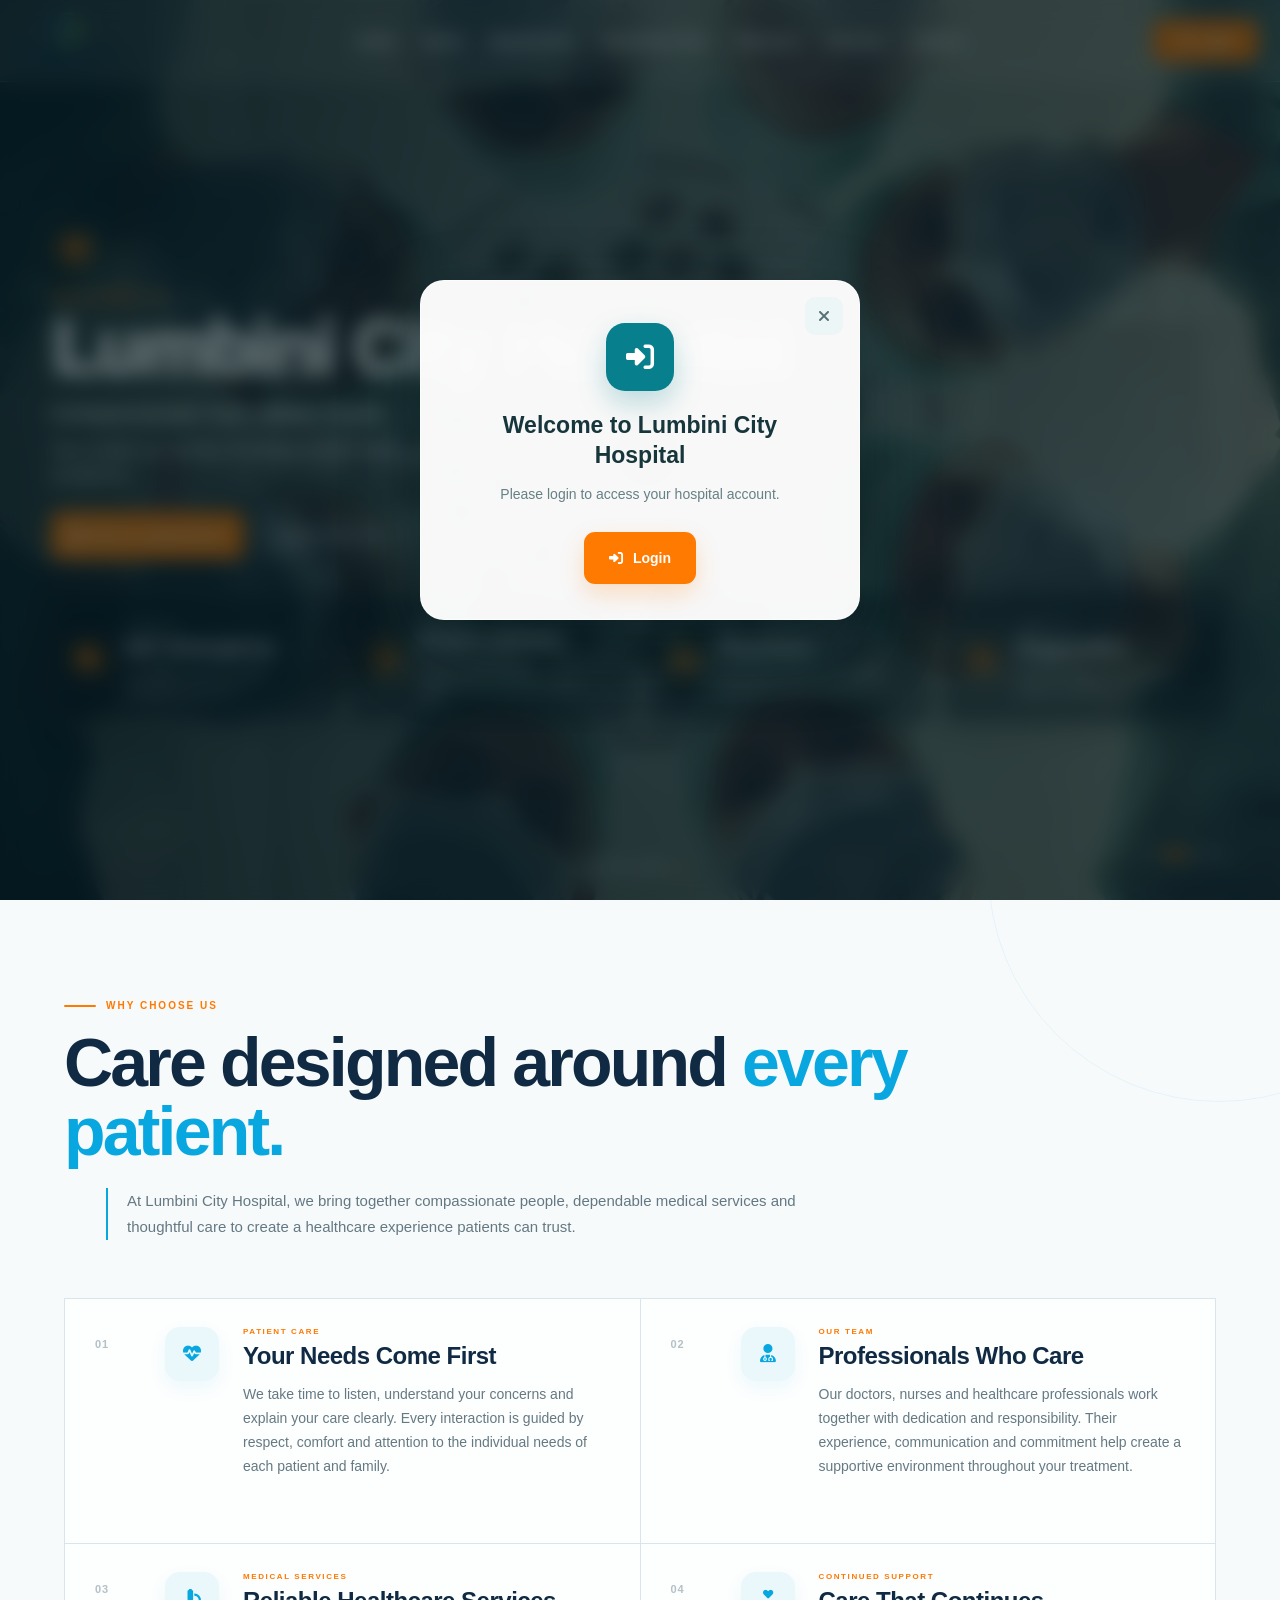
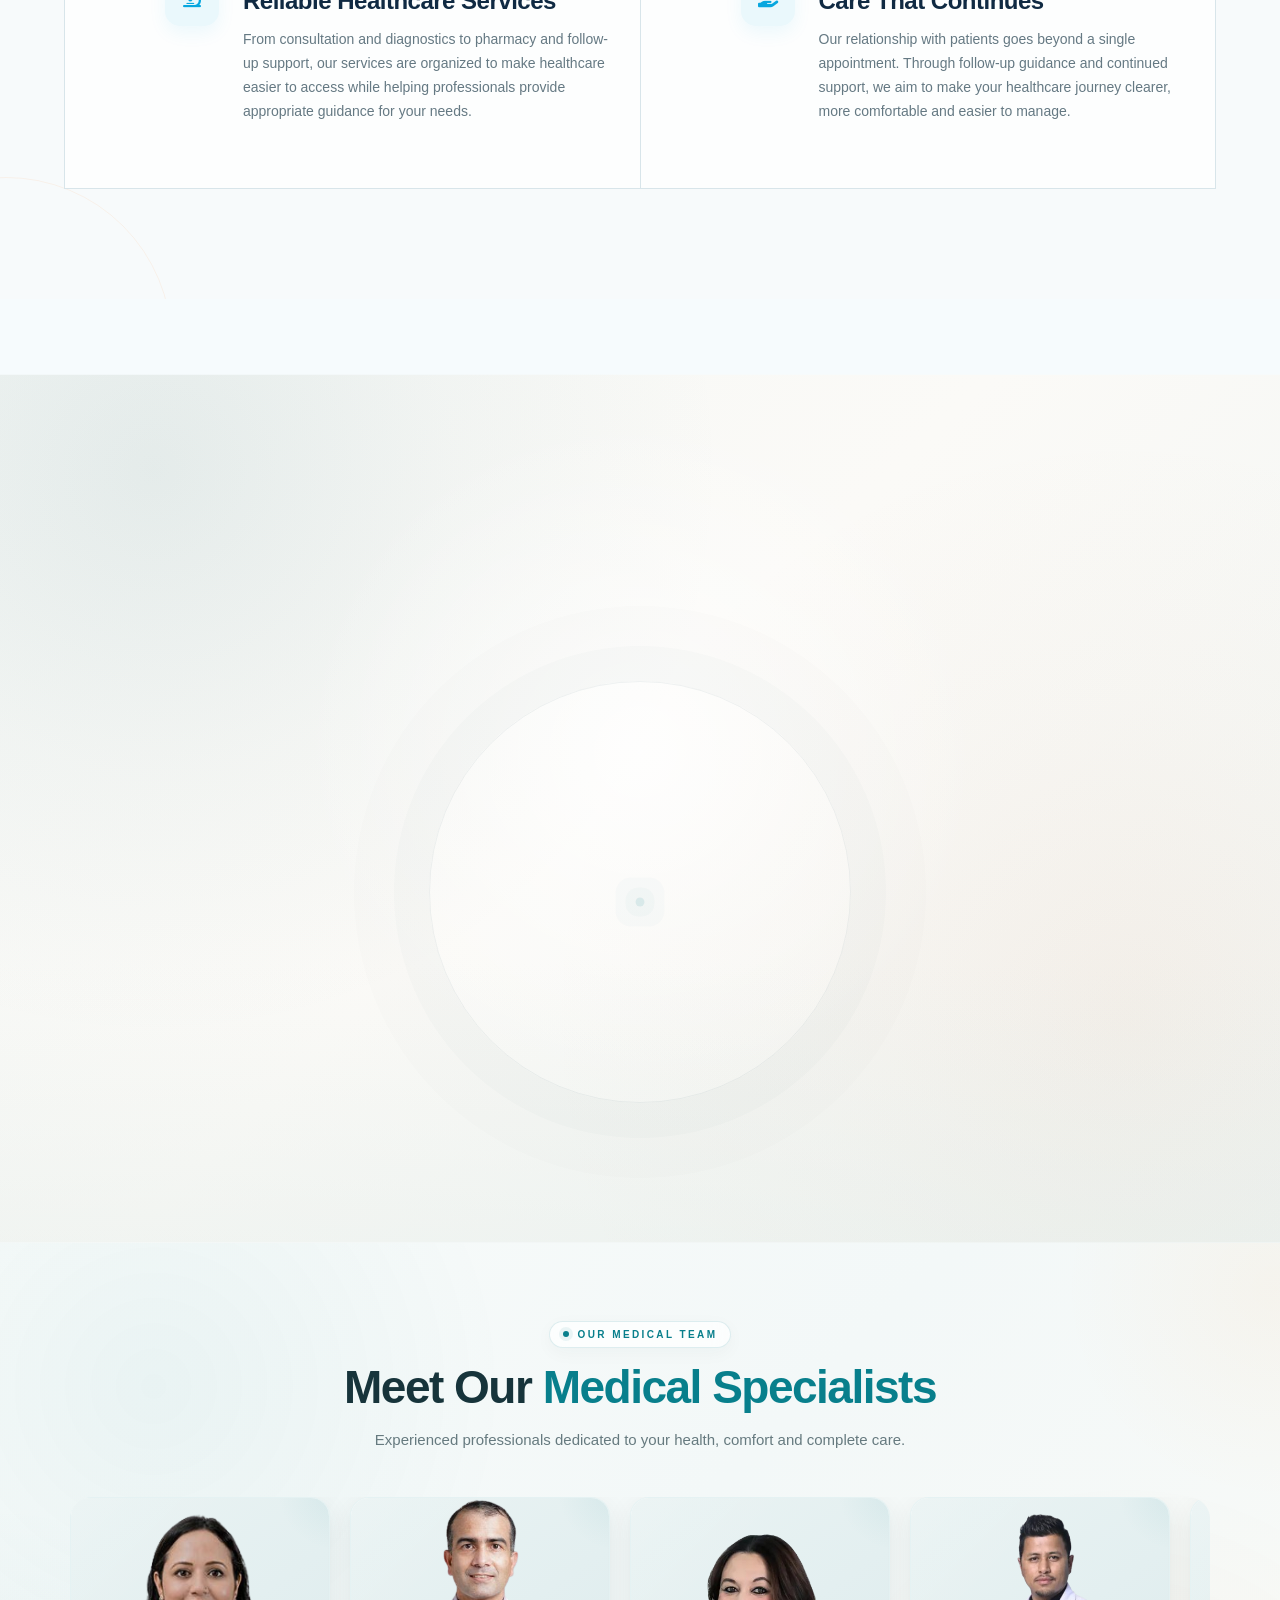
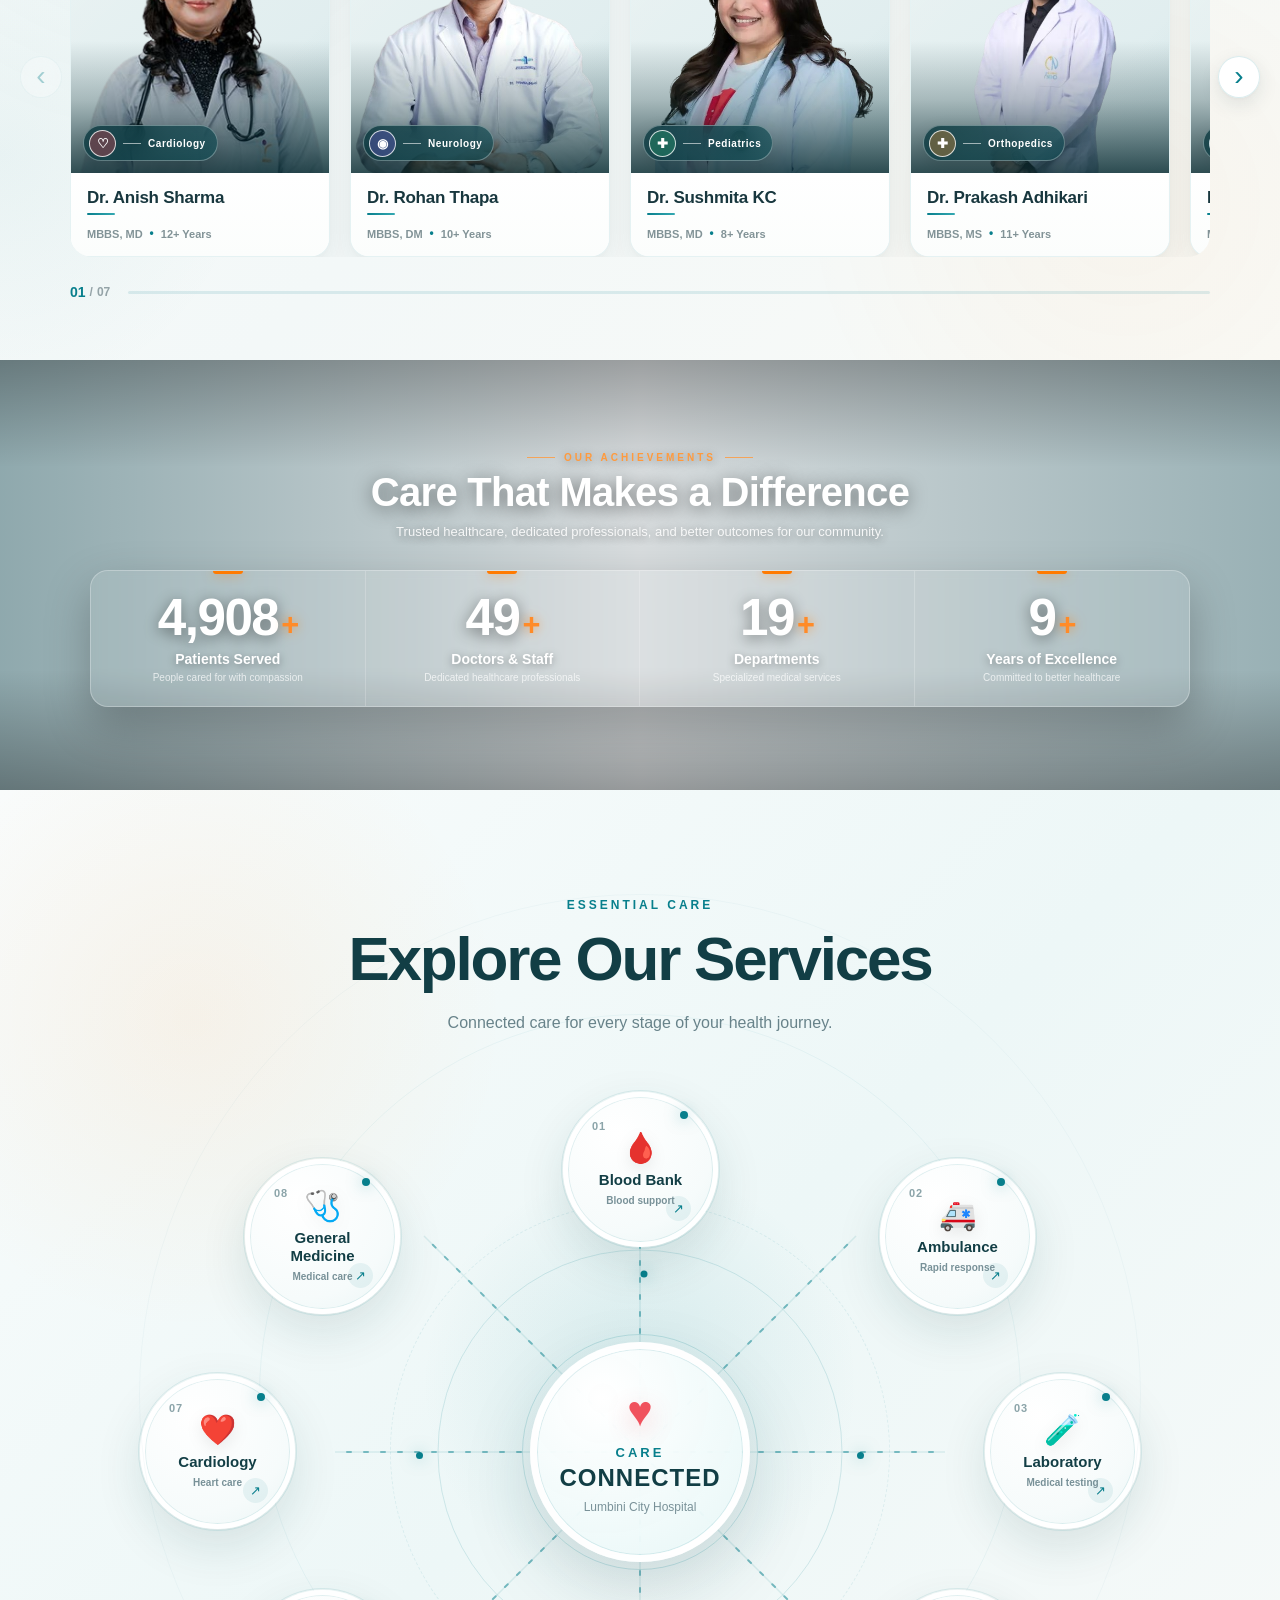
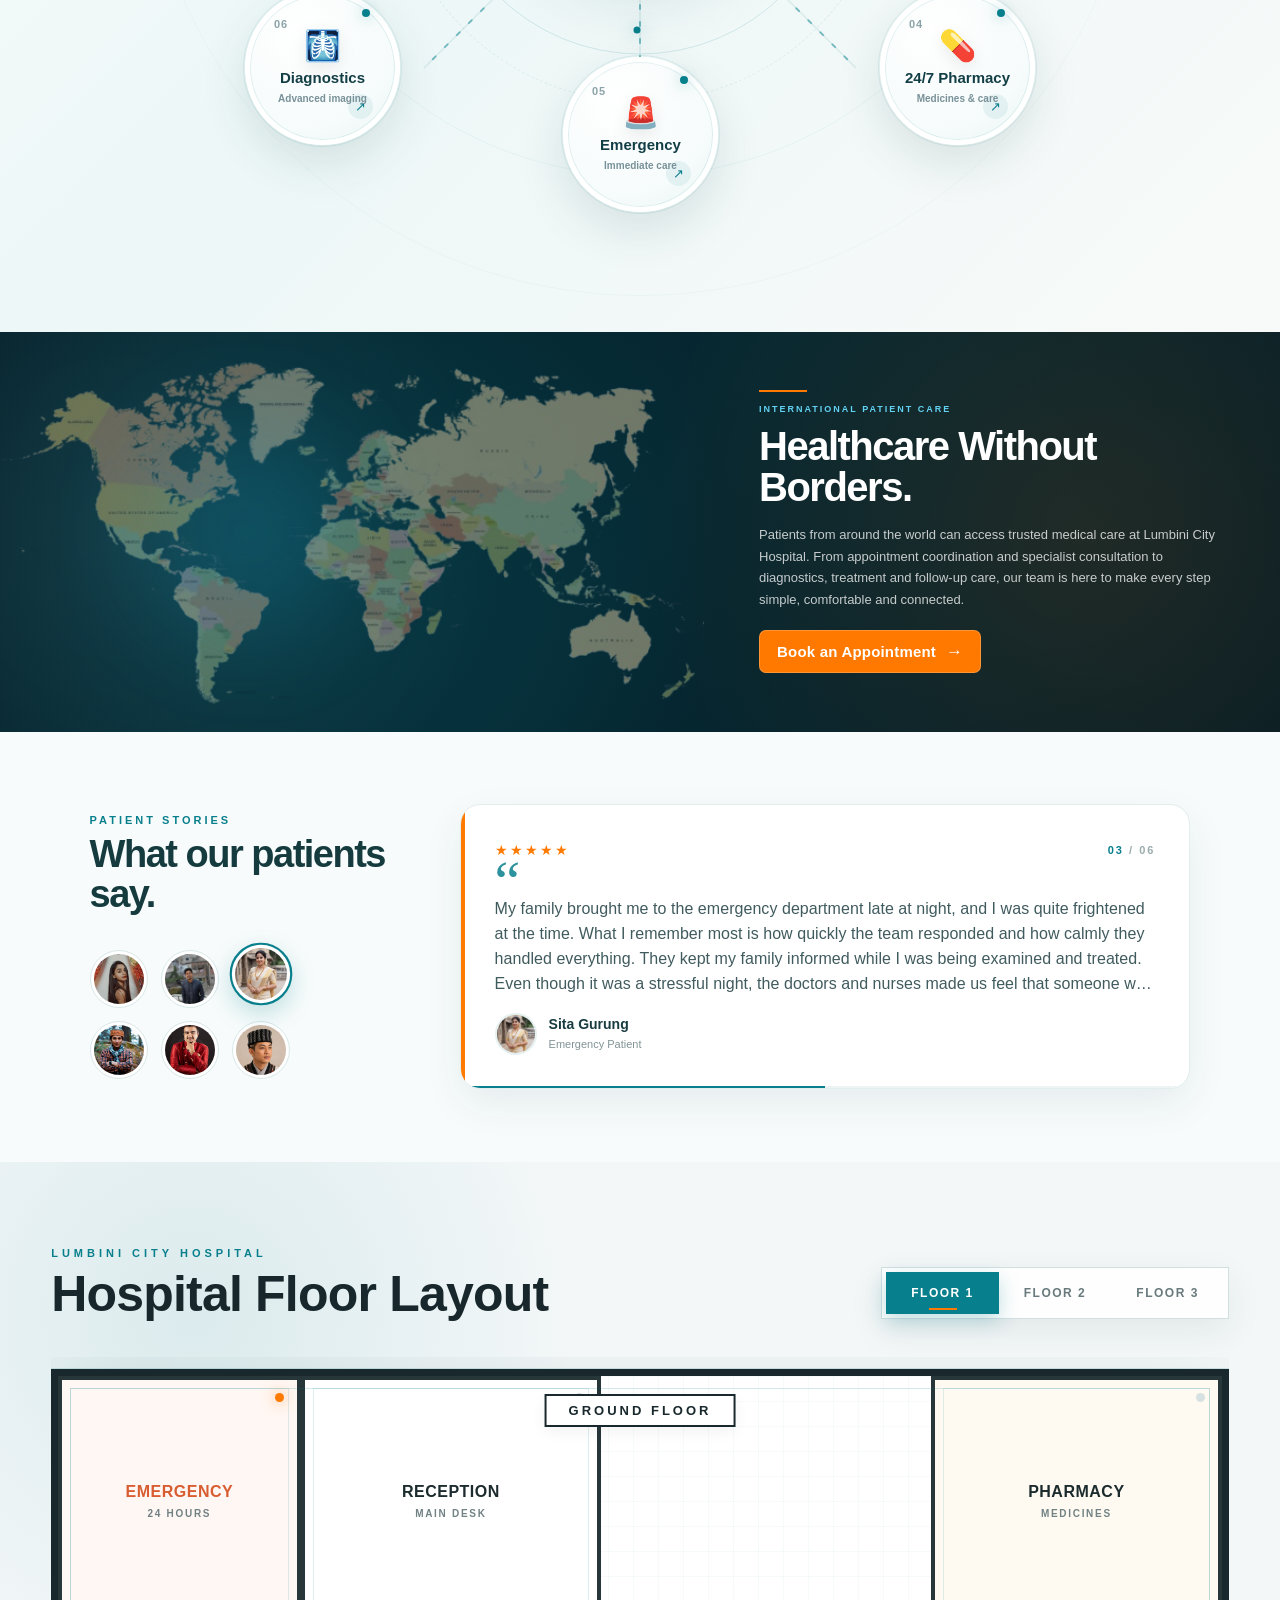
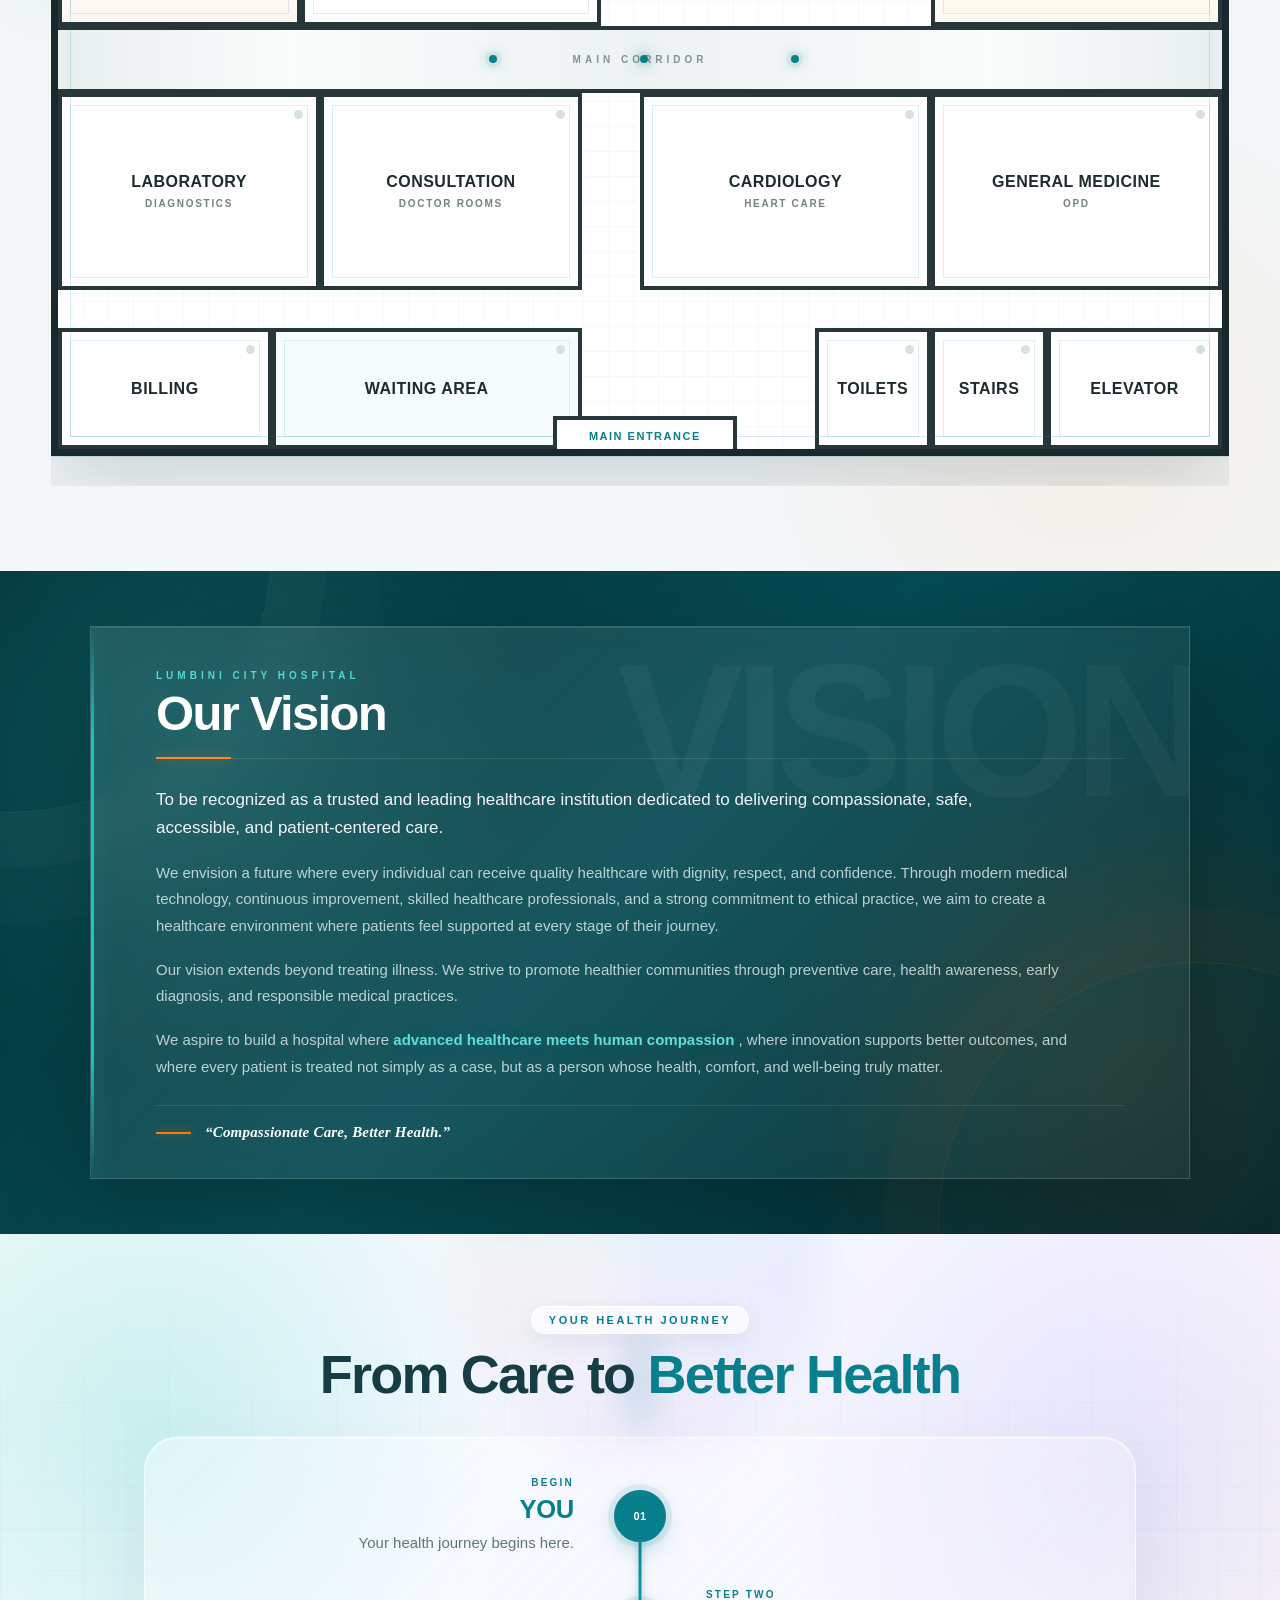
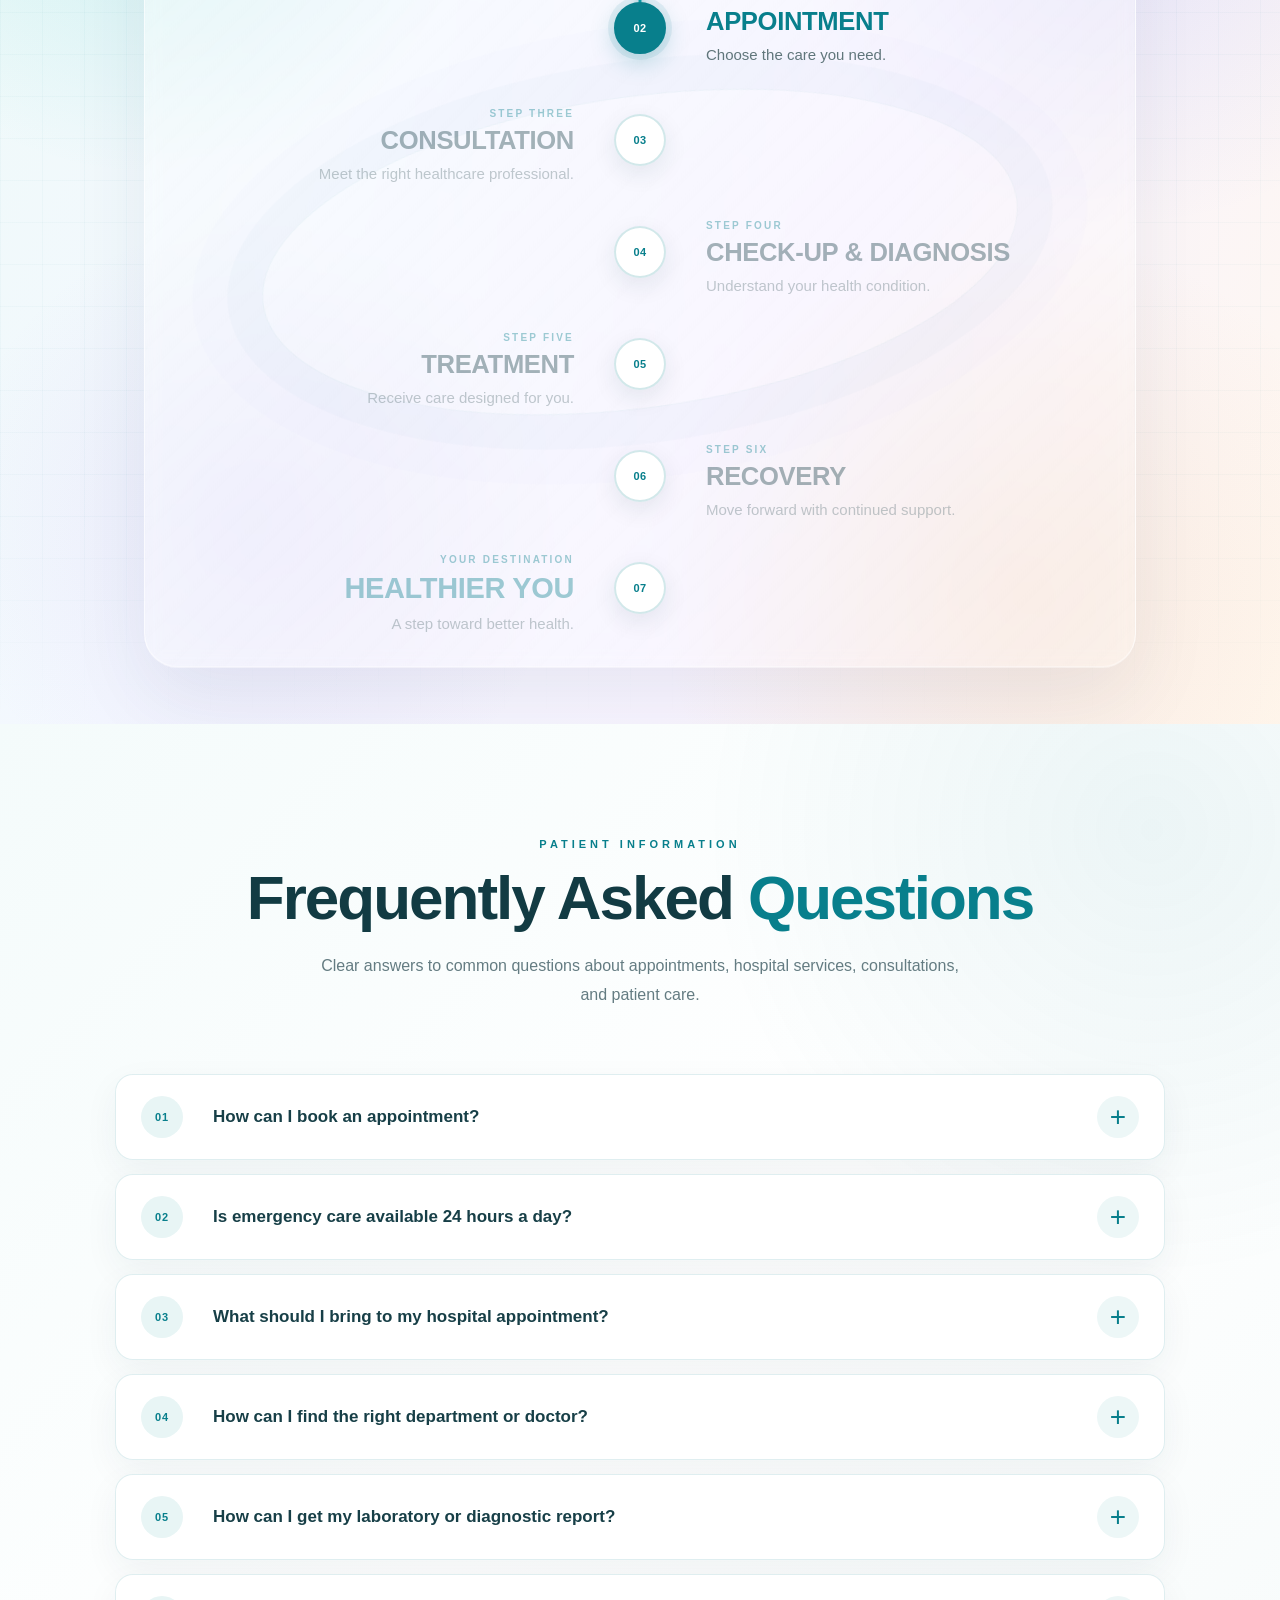
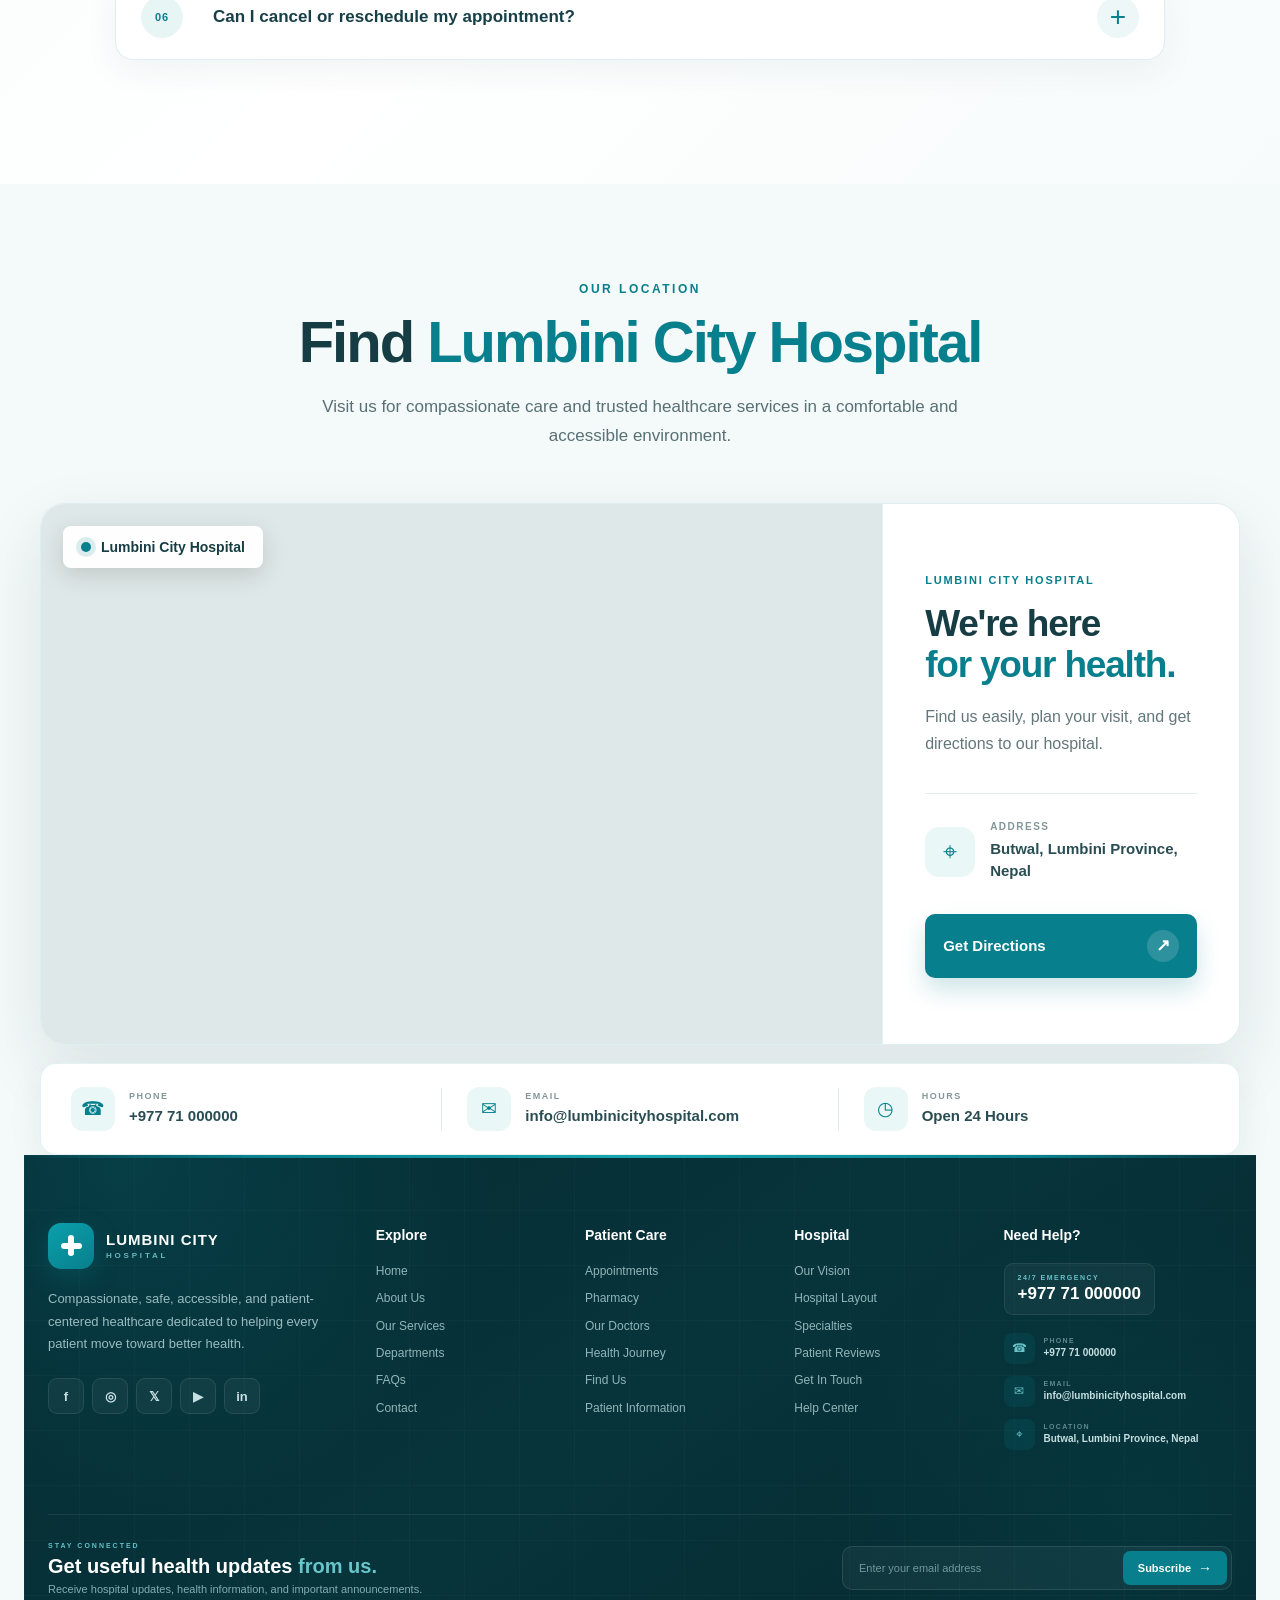
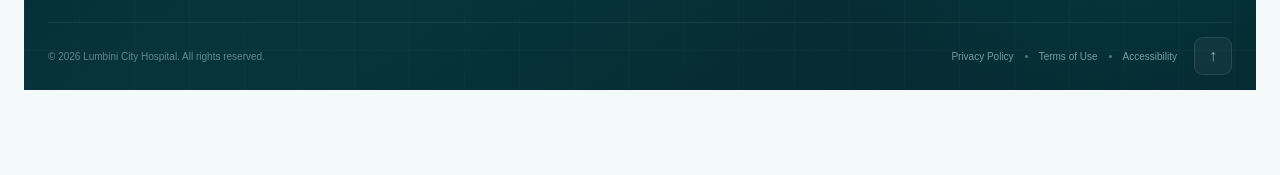
==== index.html @ aa1f360d "Initial website" ====
<!DOCTYPE html>
<html lang="en">

<head>

    <meta charset="UTF-8">

    <meta name="viewport" content="width=device-width, initial-scale=1.0">

    <title>Lumbini City Hospital</title>

    <link rel="stylesheet" href="style.css">

    <link rel="stylesheet"
          href="https://cdnjs.cloudflare.com/ajax/libs/font-awesome/6.7.2/css/all.min.css">

</head>


<body>


<!-- =========================================================
     LUMBINI CITY HOSPITAL - HTML
     LOGO UPDATED TO IMAGE
========================================================= -->

 
<!-- ========================================================= 
     NAVBAR 
========================================================= --> 
 
<header class="navbar" id="navbar"> 
 
    <div class="nav-container"> 
 
        <a href="#home" class="logo"> 
 
            <img src="image/logo-removebg-preview.png" 
                 alt="Lumbini City Hospital Logo"> 
 
        </a> 
 
 
        <nav class="nav-menu"> 
 
            <a href="#home" class="active"> 
                Home 
            </a> 
 
            <a href="#why-choose-us"> 
                About 
            </a> 
 
            <a href="#departments"> 
                Departments 
            </a> 
 
            <a href="#department-info"> 
                Department Info 
            </a> 
 
            <a href="pharmacy.html"> 
                Pharmacy 
            </a> 
 
            <a href="#services"> 
                Services 
            </a> 
 
            <a href="#contact"> 
                Contact 
            </a> 
 
        </nav> 
 
 
        <a href="login.html" class="login-btn" id="mainLoginBtn"> 
 
            <i class="fa-solid fa-right-to-bracket"></i> 
 
            <span>Login</span> 
 
        </a> 
 
 
        <button 
            class="menu-toggle" 
            id="menuToggle" 
            type="button" 
            aria-label="Open menu"> 
 
            <i class="fa-solid fa-bars"></i> 
 
        </button> 
 
    </div> 
 
</header> 
 
 
 
<!-- ========================================================= 
     MOBILE OVERLAY 
========================================================= --> 
 
<div 
    class="mobile-overlay" 
    id="mobileOverlay"> 
</div> 
 
 
 
<!-- ========================================================= 
     MOBILE SIDE MENU 
========================================================= --> 
 
<aside 
    class="mobile-menu" 
    id="mobileMenu"> 
 
 
    <div class="mobile-menu-header"> 
 
        <a href="#home" class="mobile-logo"> 
 
            <img 
                src="image/logo-removebg-preview.png" 
                alt="Lumbini City Hospital Logo"> 
 
        </a> 
 
 
        <button 
            class="close-menu" 
            id="closeMenu" 
            type="button" 
            aria-label="Close menu"> 
 
            <i class="fa-solid fa-xmark"></i> 
 
        </button> 
 
    </div> 
 
 
    <nav class="mobile-links"> 
 
        <a href="#home"> 
 
            <i class="fa-solid fa-house"></i> 
 
            <span> 
                Home 
            </span> 
 
        </a> 
 
 
        <a href="#why-choose-us"> 
 
            <i class="fa-solid fa-hospital"></i> 
 
            <span> 
                About 
            </span> 
 
        </a> 
 
 
        <a href="#departments"> 
 
            <i class="fa-solid fa-stethoscope"></i> 
 
            <span> 
                Departments 
            </span> 
 
        </a> 
 
 
        <a href="#department-info"> 
 
            <i class="fa-solid fa-circle-info"></i> 
 
            <span> 
                Department Info 
            </span> 
 
        </a> 
 
 
        <a href="pharmacy.html"> 
 
            <i class="fa-solid fa-pills"></i> 
 
            <span> 
                Pharmacy 
            </span> 
 
        </a> 
 
 
        <a href="#services"> 
 
            <i class="fa-solid fa-hand-holding-medical"></i> 
 
            <span> 
                Services 
            </span> 
 
        </a> 
 
 
        <a href="#Contact"> 
 
            <i class="fa-solid fa-phone"></i> 
 
            <span> 
                Contact 
            </span> 
 
        </a> 
 
 
        <!-- MOBILE APPOINTMENT --> 
 
        <a 
            href="#" 
            class="mobile-appointment-trigger open-appointment-modal"> 
 
            <i class="fa-solid fa-calendar-check"></i> 
 
            <span> 
                Book an Appointment 
            </span> 
 
        </a> 
 
    </nav> 
 
 
    <div class="floating-auth" id="floatingAuth"> 
 
        <a href="login.html" id="floatingAuthBtn"> 
 
            <i class="fa-solid fa-right-to-bracket"></i> 
 
            <span> 
                Login 
            </span> 
 
        </a> 
 
    </div> remove department info and when clcike contact shoudl go to contact place in web in last



    <div class="mobile-footer">

        <i class="fa-solid fa-heart-pulse"></i>

        <span>
            Compassionate Care, Better Health
        </span>

    </div>

</aside>



<!-- =========================================================
     HERO SECTION
========================================================= -->

<section
    class="hero"
    id="home">


    <div class="hero-slider">

        <div
            class="slide active-slide"
            style="background-image: url('image/image1.jpg');">
        </div>

        <div
            class="slide"
            style="background-image: url('image/image4.avif');">
        </div>

        <div
            class="slide"
            style="background-image: url('image/image2.avif');">
        </div>

        <div
            class="slide"
            style="background-image: url('image/image3.avif');">
        </div>

        <div
            class="slide"
            style="background-image: url('image/image5.avif');">
        </div>

    </div>


    <div class="hero-overlay"></div>


    <div class="hero-content">


        <div class="hero-heart">

            <i class="fa-solid fa-heart-pulse"></i>

        </div>


        <p class="welcome-text">
            WELCOME TO
        </p>


        <h1>
            Lumbini City Hospital
        </h1>


        <p class="hero-slogan">
            Compassionate Care, Better Health
        </p>


        <p class="hero-description">

            Your health, our priority.
            Providing trusted healthcare with compassion and excellence.

        </p>


        <div class="hero-buttons">

            <a
                href="#"
                class="appointment-btn open-appointment-modal">

                <i class="fa-solid fa-calendar-check"></i>

                Book an Appointment

            </a>


            <a
                href="#services"
                class="explore-btn">

                Explore Services

                <i class="fa-solid fa-arrow-right"></i>

            </a>

        </div>


        <div class="hero-facilities">


            <div class="hero-facility">

                <span class="facility-number">
                    01
                </span>

                <div class="hero-facility-icon">

                    <i class="fa-solid fa-truck-medical"></i>

                </div>

                <div class="hero-facility-content">

                    <span class="facility-label">
                        CARE 01
                    </span>

                    <h3>
                        24/7 Emergency
                    </h3>

                    <span class="facility-extra">
                        Immediate medical support whenever you need it.
                    </span>

                </div>

                <span class="facility-arrow">

                    <i class="fa-solid fa-arrow-right"></i>

                </span>

                <span class="hero-facility-line"></span>

            </div>


            <div class="hero-facility">

                <span class="facility-number">
                    02
                </span>

                <div class="hero-facility-icon">

                    <i class="fa-solid fa-user-doctor"></i>

                </div>

                <div class="hero-facility-content">

                    <span class="facility-label">
                        CARE 02
                    </span>

                    <h3>
                        Expert Doctors
                    </h3>

                    <span class="facility-extra">
                        Experienced medical professionals focused on your care.
                    </span>

                </div>

                <span class="facility-arrow">

                    <i class="fa-solid fa-arrow-right"></i>

                </span>

                <span class="hero-facility-line"></span>

            </div>


            <div class="hero-facility">

                <span class="facility-number">
                    03
                </span>

                <div class="hero-facility-icon">

                    <i class="fa-solid fa-pills"></i>

                </div>

                <div class="hero-facility-content">

                    <span class="facility-label">
                        CARE 03
                    </span>

                    <h3>
                        Pharmacy
                    </h3>

                    <span class="facility-extra">
                        Convenient access to essential medicines and prescriptions.
                    </span>

                </div>

                <span class="facility-arrow">

                    <i class="fa-solid fa-arrow-right"></i>

                </span>

                <span class="hero-facility-line"></span>

            </div>


            <div class="hero-facility">

                <span class="facility-number">
                    04
                </span>

                <div class="hero-facility-icon">

                    <i class="fa-solid fa-microscope"></i>

                </div>

                <div class="hero-facility-content">

                    <span class="facility-label">
                        CARE 04
                    </span>

                    <h3>
                        Diagnostics
                    </h3>

                    <span class="facility-extra">
                        Reliable diagnostic testing to support accurate care.
                    </span>

                </div>

                <span class="facility-arrow">

                    <i class="fa-solid fa-arrow-right"></i>

                </span>

                <span class="hero-facility-line"></span>

            </div>


        </div>

    </div>


    <div class="slider-dots">

        <button
            class="dot active-dot"
            type="button">
        </button>

        <button
            class="dot"
            type="button">
        </button>

        <button
            class="dot"
            type="button">
        </button>

        <button
            class="dot"
            type="button">
        </button>

        <button
            class="dot"
            type="button">
        </button>

    </div>


    <div class="scroll-indicator">

        <span>
            Scroll to explore
        </span>

        <i class="fa-solid fa-chevron-down"></i>

    </div>

</section>



<!-- =========================================================
     AUTO LOGIN POPUP
========================================================= -->

<div class="login-popup-overlay" id="loginPopup">

    <div class="login-popup">

        <button
            class="login-popup-close"
            id="loginPopupClose"
            type="button"
            aria-label="Close login">

            <i class="fa-solid fa-xmark"></i>

        </button>


        <div class="login-popup-icon">

            <i class="fa-solid fa-right-to-bracket"></i>

        </div>


        <h2>
            Welcome to Lumbini City Hospital
        </h2>


        <p>
            Please login to access your hospital account.
        </p>


        <a
            href="login.html"
            class="login-popup-btn">

            <i class="fa-solid fa-right-to-bracket"></i>

            Login

        </a>

    </div>

</div>



<!-- =========================================================
     WHY CHOOSE US
========================================================= -->

<section class="why-section" id="why-choose-us">

    <div class="why-container">

        <div class="why-header">

            <div class="why-header-left">

                <span class="why-eyebrow">
                    WHY CHOOSE US
                </span>

                <h2>
                    Care designed around
                    <span>every patient.</span>
                </h2>

            </div>


            <div class="why-header-right">

                <p>
                    At Lumbini City Hospital, we bring together compassionate
                    people, dependable medical services and thoughtful care
                    to create a healthcare experience patients can trust.
                </p>

            </div>

        </div>


        <div class="why-list">


            <article class="why-item">

                <div class="why-number">
                    01
                </div>

                <div class="why-icon">
                    <i class="fa-solid fa-heart-pulse"></i>
                </div>

                <div class="why-content">

                    <span class="why-small-title">
                        PATIENT CARE
                    </span>

                    <h3>
                        Your Needs Come First
                    </h3>

                    <p>
                        We take time to listen, understand your concerns and
                        explain your care clearly. Every interaction is guided
                        by respect, comfort and attention to the individual
                        needs of each patient and family.
                    </p>

                </div>

                <div class="why-arrow">
                    <i class="fa-solid fa-arrow-up-right-from-square"></i>
                </div>

            </article>


            <article class="why-item">

                <div class="why-number">
                    02
                </div>

                <div class="why-icon">
                    <i class="fa-solid fa-user-doctor"></i>
                </div>

                <div class="why-content">

                    <span class="why-small-title">
                        OUR TEAM
                    </span>

                    <h3>
                        Professionals Who Care
                    </h3>

                    <p>
                        Our doctors, nurses and healthcare professionals work
                        together with dedication and responsibility. Their
                        experience, communication and commitment help create
                        a supportive environment throughout your treatment.
                    </p>

                </div>

                <div class="why-arrow">
                    <i class="fa-solid fa-arrow-up-right-from-square"></i>
                </div>

            </article>


            <article class="why-item">

                <div class="why-number">
                    03
                </div>

                <div class="why-icon">
                    <i class="fa-solid fa-microscope"></i>
                </div>

                <div class="why-content">

                    <span class="why-small-title">
                        MEDICAL SERVICES
                    </span>

                    <h3>
                        Reliable Healthcare Services
                    </h3>

                    <p>
                        From consultation and diagnostics to pharmacy and
                        follow-up support, our services are organized to make
                        healthcare easier to access while helping professionals
                        provide appropriate guidance for your needs.
                    </p>

                </div>

                <div class="why-arrow">
                    <i class="fa-solid fa-arrow-up-right-from-square"></i>
                </div>

            </article>


            <article class="why-item">

                <div class="why-number">
                    04
                </div>

                <div class="why-icon">
                    <i class="fa-solid fa-hand-holding-heart"></i>
                </div>

                <div class="why-content">

                    <span class="why-small-title">
                        CONTINUED SUPPORT
                    </span>

                    <h3>
                        Care That Continues
                    </h3>

                    <p>
                        Our relationship with patients goes beyond a single
                        appointment. Through follow-up guidance and continued
                        support, we aim to make your healthcare journey clearer,
                        more comfortable and easier to manage.
                    </p>

                </div>

            </article>


        </div>

    </div>

</section>



<!-- =========================================================
     DEPARTMENTS — INTERACTIVE HUMAN BODY
========================================================= -->

<section class="departments-section" id="departments">

    <div class="departments-bg-lines"></div>

    <div class="departments-container">

        <div class="departments-header">

            <div class="departments-label">
                <span></span>
                OUR MEDICAL DEPARTMENTS
            </div>

            <h2>
                Specialized care,
                <em>connected together.</em>
            </h2>

            <p>
                Explore our medical departments through an interactive
                human-body medical map. Select a department to discover
                how it supports patient care.
            </p>

        </div>


        <div class="body-medical-map">


            <div class="human-body">

                <svg
                    viewBox="0 0 300 760"
                    preserveAspectRatio="xMidYMid meet"
                    aria-label="Human body medical map">


                    <path
                        class="body-outline"
                        d="
                        M150 35

                        C120 35 105 55 105 85
                        C105 115 120 130 135 140

                        L135 175

                        C115 185 90 195 75 220

                        L55 300
                        L85 310

                        L105 250
                        L110 380

                        L90 520
                        L120 520

                        L150 390

                        L180 520
                        L210 520

                        L190 380
                        L195 250

                        L215 310
                        L245 300

                        L225 220

                        C210 195 185 185 165 175

                        L165 140

                        C180 130 195 115 195 85

                        C195 55 180 35 150 35

                        Z
                        ">
                    </path>


                    <path
                        class="body-detail"
                        d="
                        M135 175
                        C150 185 165 185 165 175

                        M110 250
                        C130 265 170 265 190 250

                        M110 380
                        C130 390 170 390 190 380
                        ">
                    </path>


                    <path
                        class="brain-organ"
                        d="
                        M132 78
                        C125 70 130 58 142 58
                        C148 48 165 50 169 62
                        C181 65 181 80 171 86
                        C162 94 145 92 132 78
                        ">
                    </path>


                    <path
                        class="heart-organ"
                        d="
                        M150 218
                        C138 202 118 212 123 228
                        C128 243 150 256 150 256
                        C150 256 172 243 177 228
                        C182 212 162 202 150 218
                        Z
                        ">
                    </path>


                    <path
                        class="lung-organ"
                        d="
                        M146 210
                        C130 200 115 212 116 235
                        C118 255 130 265 146 255

                        M154 210
                        C170 200 185 212 184 235
                        C182 255 170 265 154 255
                        ">
                    </path>


                    <path
                        class="pelvis-organ"
                        d="
                        M125 340
                        C135 350 165 350 175 340

                        M125 340
                        C125 365 138 380 150 380

                        C162 380 175 365 175 340
                        ">
                    </path>


                    <circle
                        class="body-point point-neuro"
                        cx="150"
                        cy="80"
                        r="5">
                    </circle>


                    <circle
                        class="body-point point-ent"
                        cx="150"
                        cy="145"
                        r="5">
                    </circle>


                    <circle
                        class="body-point point-cardio"
                        cx="150"
                        cy="230"
                        r="5">
                    </circle>


                    <circle
                        class="body-point point-respiratory"
                        cx="125"
                        cy="225"
                        r="5">
                    </circle>


                    <circle
                        class="body-point point-ortho"
                        cx="105"
                        cy="350"
                        r="5">
                    </circle>


                    <circle
                        class="body-point point-pediatric"
                        cx="150"
                        cy="280"
                        r="5">
                    </circle>


                    <circle
                        class="body-point point-diagnostic"
                        cx="150"
                        cy="340"
                        r="5">
                    </circle>

                </svg>

            </div>


            <div
                class="department-node node-neurology"
                data-department="neurology">

                <div class="department-icon">
                    <i class="fa-solid fa-brain"></i>
                </div>

                <div class="department-info">

                    <span>01</span>

                    <strong>
                        Neurology
                    </strong>

                    <small>
                        Brain & nervous system
                    </small>

                </div>

                <div class="department-arrow">
                    →
                </div>

            </div>


            <div
                class="department-node node-ent"
                data-department="ent">

                <div class="department-icon">
                    <i class="fa-solid fa-ear-listen"></i>
                </div>

                <div class="department-info">

                    <span>02</span>

                    <strong>
                        ENT
                    </strong>

                    <small>
                        Ear, nose & throat
                    </small>

                </div>

                <div class="department-arrow">
                    →
                </div>

            </div>


            <div
                class="department-node node-cardiology"
                data-department="cardiology">

                <div class="department-icon">
                    <i class="fa-solid fa-heart-pulse"></i>
                </div>

                <div class="department-info">

                    <span>03</span>

                    <strong>
                        Cardiology
                    </strong>

                    <small>
                        Heart & circulation
                    </small>

                </div>

                <div class="department-arrow">
                    →
                </div>

            </div>


            <div
                class="department-node node-respiratory"
                data-department="respiratory">

                <div class="department-icon">
                    <i class="fa-solid fa-lungs"></i>
                </div>

                <div class="department-info">

                    <span>04</span>

                    <strong>
                        Respiratory
                    </strong>

                    <small>
                        Lungs & breathing
                    </small>

                </div>

                <div class="department-arrow">
                    →
                </div>

            </div>


            <div
                class="department-node node-orthopedics"
                data-department="orthopedics">

                <div class="department-icon">
                    <i class="fa-solid fa-bone"></i>
                </div>

                <div class="department-info">

                    <span>05</span>

                    <strong>
                        Orthopedics
                    </strong>

                    <small>
                        Bones & joints
                    </small>

                </div>

                <div class="department-arrow">
                    →
                </div>

            </div>


            <div
                class="department-node node-pediatrics"
                data-department="pediatrics">

                <div class="department-icon">
                    <i class="fa-solid fa-child"></i>
                </div>

                <div class="department-info">

                    <span>06</span>

                    <strong>
                        Pediatrics
                    </strong>

                    <small>
                        Children's care
                    </small>

                </div>

                <div class="department-arrow">
                    →
                </div>

            </div>


            <div
                class="department-node node-diagnostics"
                data-department="diagnostics">

                <div class="department-icon">
                    <i class="fa-solid fa-microscope"></i>
                </div>

                <div class="department-info">

                    <span>07</span>

                    <strong>
                        Diagnostics
                    </strong>

                    <small>
                        Testing & evaluation
                    </small>

                </div>

                <div class="department-arrow">
                    →
                </div>

            </div>


            <span class="connection-line line-neuro"></span>

            <span class="connection-line line-ent"></span>

            <span class="connection-line line-cardio"></span>

            <span class="connection-line line-respiratory"></span>

            <span class="connection-line line-ortho"></span>

            <span class="connection-line line-pediatric"></span>

            <span class="connection-line line-diagnostic"></span>


        </div>

    </div>

</section>



<!-- =========================================================
     GRAND DEPARTMENT DETAIL VIEW
========================================================= -->

<div
    class="department-grand-view"
    id="departmentDetail">

    <div class="grand-content">

        <button
            class="grand-close"
            id="detailClose"
            type="button"
            aria-label="Close">

            ×

        </button>


        <div class="grand-left">

            <div class="grand-department-label">

                <span class="grand-dot"></span>

                LUMBINI CITY HOSPITAL

            </div>


            <div
                class="grand-number-small"
                id="detailSmallNumber">

                01 / 07

            </div>


            <div
                class="grand-icon"
                id="detailIcon">
            </div>


            <h2 id="detailTitle">
                Neurology
            </h2>


            <div class="grand-line"></div>


            <p id="detailDescription">

                Neurology provides specialized care for disorders involving
                the brain, spinal cord and nervous system.

            </p>


            <div
                class="grand-tags"
                id="detailTags">

                <span>
                    Specialized Care
                </span>

                <span>
                    Medical Evaluation
                </span>

                <span>
                    Patient Support
                </span>

            </div>


        </div>

    </div>

</div>



<!-- =========================================================
     MEDICAL SPECIALISTS
========================================================= -->

<section class="specialists-section" id="doctors">

    <div class="specialists-header">

        <span class="specialists-label">
            OUR MEDICAL TEAM
        </span>

        <h2>
            Meet Our <span>Medical Specialists</span>
        </h2>

        <p>
            Experienced professionals dedicated to your health,
            comfort and complete care.
        </p>

    </div>


    <div class="specialists-wrapper">

        <button
            class="specialist-arrow specialist-prev"
            id="specialistPrev">

            <span>‹</span>

        </button>


        <div class="specialists-window">

            <div
                class="specialists-track"
                id="specialistsTrack">


                <article class="specialist-card">

                    <div class="specialist-photo">

                        <img
                            src="image/doctor1-removebg-preview (1).png"
                            alt="Dr. Anish Sharma">

                        <div class="specialist-department">

                            <div class="department-symbol cardiology-symbol">
                                ♡
                            </div>

                            <div class="department-line"></div>

                            <span>
                                Cardiology
                            </span>

                        </div>

                    </div>

                    <div class="specialist-info">

                        <h3>
                            Dr. Anish Sharma
                        </h3>

                        <p>
                            MBBS, MD
                            <span class="info-separator">•</span>
                            12+ Years
                        </p>

                    </div>

                </article>


                <article class="specialist-card">

                    <div class="specialist-photo">

                        <img
                            src="image/doctor3-removebg-preview (1).png"
                            alt="Dr. Rohan Thapa">

                        <div class="specialist-department">

                            <div class="department-symbol neurology-symbol">
                                ◉
                            </div>

                            <div class="department-line"></div>

                            <span>
                                Neurology
                            </span>

                        </div>

                    </div>

                    <div class="specialist-info">

                        <h3>
                            Dr. Rohan Thapa
                        </h3>

                        <p>
                            MBBS, DM
                            <span class="info-separator">•</span>
                            10+ Years
                        </p>

                    </div>

                </article>


                <article class="specialist-card">

                    <div class="specialist-photo">

                        <img
                            src="image/Dr.-Ankur-Bhandari-removebg-preview.png"
                            alt="Dr. Sushmita KC">

                        <div class="specialist-department">

                            <div class="department-symbol pediatrics-symbol">
                                ✚
                            </div>

                            <div class="department-line"></div>

                            <span>
                                Pediatrics
                            </span>

                        </div>

                    </div>

                    <div class="specialist-info">

                        <h3>
                            Dr. Sushmita KC
                        </h3>

                        <p>
                            MBBS, MD
                            <span class="info-separator">•</span>
                            8+ Years
                        </p>

                    </div>

                </article>


                <article class="specialist-card">

                    <div class="specialist-photo">

                        <img
                            src="image/doctor7-removebg-preview.png"
                            alt="Dr. Prakash Adhikari">

                        <div class="specialist-department">

                            <div class="department-symbol orthopedic-symbol">
                                ✚
                            </div>

                            <div class="department-line"></div>

                            <span>
                                Orthopedics
                            </span>

                        </div>

                    </div>

                    <div class="specialist-info">

                        <h3>
                            Dr. Prakash Adhikari
                        </h3>

                        <p>
                            MBBS, MS
                            <span class="info-separator">•</span>
                            11+ Years
                        </p>

                    </div>

                </article>


                <article class="specialist-card">

                    <div class="specialist-photo">

                        <img
                            src="image/doctor_6-removebg-preview.png"
                            alt="Dr. Nisha Gurung">

                        <div class="specialist-department">

                            <div class="department-symbol ent-symbol">
                                ◇
                            </div>

                            <div class="department-line"></div>

                            <span>
                                ENT
                            </span>

                        </div>

                    </div>

                    <div class="specialist-info">

                        <h3>
                            Dr. Nisha Gurung
                        </h3>

                        <p>
                            MBBS, MS
                            <span class="info-separator">•</span>
                            9+ Years
                        </p>

                    </div>

                </article>


                <article class="specialist-card">

                    <div class="specialist-photo">

                        <img
                            src="image/Dr-Krishna-Raj-Khanal-removebg-preview.png"
                            alt="Dr. Bibek Poudel">

                        <div class="specialist-department">

                            <div class="department-symbol respiratory-symbol">
                                ≋
                            </div>

                            <div class="department-line"></div>

                            <span>
                                Respiratory
                            </span>

                        </div>

                    </div>

                    <div class="specialist-info">

                        <h3>
                            Dr. Bibek Poudel
                        </h3>

                        <p>
                            MBBS, MD
                            <span class="info-separator">•</span>
                            10+ Years
                        </p>

                    </div>

                </article>


                <article class="specialist-card">

                    <div class="specialist-photo">

                        <img
                            src="image/doctor4-removebg-preview (1).png"
                            alt="Dr. Aarav Shrestha">

                        <div class="specialist-department">

                            <div class="department-symbol diagnostic-symbol">
                                ⊕
                            </div>

                            <div class="department-line"></div>

                            <span>
                                Diagnostics
                            </span>

                        </div>

                    </div>

                    <div class="specialist-info">

                        <h3>
                            Dr. Aarav Shrestha
                        </h3>

                        <p>
                            MBBS, MD
                            <span class="info-separator">•</span>
                            7+ Years
                        </p>

                    </div>

                </article>


            </div>

        </div>


        <button
            class="specialist-arrow specialist-next"
            id="specialistNext">

            <span>›</span>

        </button>

    </div>


    <div class="specialists-navigation">

        <div class="specialist-counter">

            <strong id="specialistCurrent">
                01
            </strong>

            <span>/</span>

            <span>
                07
            </span>

        </div>

        <div class="specialist-progress">

            <div
                class="specialist-progress-fill"
                id="specialistProgress">
            </div>

        </div>

    </div>

</section>



<!-- =========================================================
     HOSPITAL STATS
========================================================= -->

<section class="hospital-stats">

    <video
        class="stats-video"
        autoplay
        muted
        loop
        playsinline>

        <source
            src="assets/66598-518836673_medium.mp4"
            type="video/mp4">

    </video>


    <div class="stats-overlay"></div>


    <div class="stats-content">

        <div class="stats-heading">

            <span>
                OUR ACHIEVEMENTS
            </span>

            <h2>
                Care That Makes a Difference
            </h2>

            <p>
                Trusted healthcare, dedicated professionals, and better
                outcomes for our community.
            </p>

        </div>


        <div class="stats-grid">


            <div class="stat-card">

                <div class="stat-number">

                    <span
                        class="counter"
                        data-target="5000">
                        0
                    </span>

                    <span>
                        +
                    </span>

                </div>

                <h3>
                    Patients Served
                </h3>

                <p>
                    People cared for with compassion
                </p>

            </div>


            <div class="stat-card">

                <div class="stat-number">

                    <span
                        class="counter"
                        data-target="50">
                        0
                    </span>

                    <span>
                        +
                    </span>

                </div>

                <h3>
                    Doctors & Staff
                </h3>

                <p>
                    Dedicated healthcare professionals
                </p>

            </div>


            <div class="stat-card">

                <div class="stat-number">

                    <span
                        class="counter"
                        data-target="20">
                        0
                    </span>

                    <span>
                        +
                    </span>

                </div>

                <h3>
                    Departments
                </h3>

                <p>
                    Specialized medical services
                </p>

            </div>


            <div class="stat-card">

                <div class="stat-number">

                    <span
                        class="counter"
                        data-target="10">
                        0
                    </span>

                    <span>
                        +
                    </span>

                </div>

                <h3>
                    Years of Excellence
                </h3>

                <p>
                    Committed to better healthcare
                </p>

            </div>


        </div>

    </div>

</section>



<!-- =========================================================
     MEDICAL SERVICES
========================================================= -->

<section class="medical-services" id="services">

    <div class="services-heading">

        <span>
            ESSENTIAL CARE
        </span>

        <h2>
            Explore Our Services
        </h2>

        <p>
            Connected care for every stage of your health journey.
        </p>

    </div>


    <div class="services-orbit">

        <div class="orbit-ring ring-one"></div>

        <div class="orbit-ring ring-two"></div>


        <svg
            class="service-connections"
            viewBox="0 0 1000 720"
            aria-hidden="true">

            <path class="connection-base" d="M500 360 L500 55" />
            <path class="connection-flow" d="M500 360 L500 55" />

            <path class="connection-base" d="M500 360 L716 144" />
            <path class="connection-flow" d="M500 360 L716 144" />

            <path class="connection-base" d="M500 360 L805 360" />
            <path class="connection-flow" d="M500 360 L805 360" />

            <path class="connection-base" d="M500 360 L716 576" />
            <path class="connection-flow" d="M500 360 L716 576" />

            <path class="connection-base" d="M500 360 L500 665" />
            <path class="connection-flow" d="M500 360 L500 665" />

            <path class="connection-base" d="M500 360 L284 576" />
            <path class="connection-flow" d="M500 360 L284 576" />

            <path class="connection-base" d="M500 360 L195 360" />
            <path class="connection-flow" d="M500 360 L195 360" />

            <path class="connection-base" d="M500 360 L284 144" />
            <path class="connection-flow" d="M500 360 L284 144" />

        </svg>


        <div class="service-center">

            <div class="center-glow"></div>

            <div class="center-heart">
                ♥
            </div>

            <span>
                CARE
            </span>

            <strong>
                CONNECTED
            </strong>

            <small>
                Lumbini City Hospital
            </small>

        </div>


        <a
            href="./service.html#blood-bank"
            class="service-circle service-1">

            <span class="service-number">
                01
            </span>

            <span class="service-icon">
                🩸
            </span>

            <strong>
                Blood Bank
            </strong>

            <small>
                Blood support
            </small>

            <i>
                ↗
            </i>

        </a>


        <a
            href="./service.html#ambulance"
            class="service-circle service-2">

            <span class="service-number">
                02
            </span>

            <span class="service-icon">
                🚑
            </span>

            <strong>
                Ambulance
            </strong>

            <small>
                Rapid response
            </small>

            <i>
                ↗
            </i>

        </a>


        <a
            href="./service.html#laboratory"
            class="service-circle service-3">

            <span class="service-number">
                03
            </span>

            <span class="service-icon">
                🧪
            </span>

            <strong>
                Laboratory
            </strong>

            <small>
                Medical testing
            </small>

            <i>
                ↗
            </i>

        </a>


        <a
            href="./pharmacy.html"
            class="service-circle service-4">

            <span class="service-number">
                04
            </span>

            <span class="service-icon">
                💊
            </span>

            <strong>
                24/7 Pharmacy
            </strong>

            <small>
                Medicines &amp; care
            </small>

            <i>
                ↗
            </i>

        </a>


        <a
            href="./service.html#emergency"
            class="service-circle service-5">

            <span class="service-number">
                05
            </span>

            <span class="service-icon">
                🚨
            </span>

            <strong>
                Emergency
            </strong>

            <small>
                Immediate care
            </small>

            <i>
                ↗
            </i>

        </a>


        <a
            href="./service.html#diagnostics"
            class="service-circle service-6">

            <span class="service-number">
                06
            </span>

            <span class="service-icon">
                🩻
            </span>

            <strong>
                Diagnostics
            </strong>

            <small>
                Advanced imaging
            </small>

            <i>
                ↗
            </i>

        </a>


        <a
            href="./service.html#cardiology"
            class="service-circle service-7">

            <span class="service-number">
                07
            </span>

            <span class="service-icon">
                ❤️
            </span>

            <strong>
                Cardiology
            </strong>

            <small>
                Heart care
            </small>

            <i>
                ↗
            </i>

        </a>


        <a
            href="./service.html#general-medicine"
            class="service-circle service-8">

            <span class="service-number">
                08
            </span>

            <span class="service-icon">
                🩺
            </span>

            <strong>
                General Medicine
            </strong>

            <small>
                Medical care
            </small>

            <i>
                ↗
            </i>

        </a>

    </div>

</section>



<!-- =========================================================
     INTERNATIONAL PATIENT CARE
========================================================= -->

<section class="international-banner">

    <div class="global-map">

        <img
            src="image/world_map-removebg-preview (1).png"
            alt="World Map"
            class="world-map">

        <div class="map-glow"></div>

        <span class="plane plane-1">
            ✈
        </span>

        <span class="plane plane-2">
            ✈
        </span>

        <span class="plane plane-3">
            ✈
        </span>

        <span class="plane plane-4">
            ✈
        </span>

        <span class="plane plane-5">
            ✈
        </span>

    </div>


    <div class="international-info">

        <div class="info-line"></div>

        <span class="info-label">
            INTERNATIONAL PATIENT CARE
        </span>

        <h2>
            Healthcare Without Borders.
        </h2>

        <p>
            Patients from around the world can access trusted medical
            care at Lumbini City Hospital. From appointment coordination
            and specialist consultation to diagnostics, treatment and
            follow-up care, our team is here to make every step simple,
            comfortable and connected.
        </p>


        <!-- INTERNATIONAL APPOINTMENT TRIGGER -->

        <a
            href="#"
            class="book-btn open-appointment-modal">

            Book an Appointment

            <span>
                →
            </span>

        </a>

    </div>

</section>



<!-- =========================================================
     PATIENT REVIEWS
========================================================= -->

<section
    class="patient-reviews"
    id="patient-reviews">

    <div class="reviews-container">


        <div class="reviews-left">

            <div class="reviews-heading">

                <span>
                    PATIENT STORIES
                </span>

                <h2>
                    What our patients say.
                </h2>

            </div>


            <div class="patient-profiles">

                <button
                    class="patient-profile active"
                    data-review="0">

                    <img
                        src="image/photo1.jpg"
                        alt="Patient">

                </button>


                <button
                    class="patient-profile"
                    data-review="1">

                    <img
                        src="image/photo3.jpg"
                        alt="Patient">

                </button>


                <button
                    class="patient-profile"
                    data-review="2">

                    <img
                        src="image/photo2.jpg"
                        alt="Patient">

                </button>


                <button
                    class="patient-profile"
                    data-review="3">

                    <img
                        src="image/photo4.jpg"
                        alt="Patient">

                </button>


                <button
                    class="patient-profile"
                    data-review="4">

                    <img
                        src="image/photo5.jpg"
                        alt="Patient">

                </button>


                <button
                    class="patient-profile"
                    data-review="5">

                    <img
                        src="image/photo7.webp"
                        alt="Patient">

                </button>

            </div>

        </div>


        <div class="review-content">

            <div class="review-top">

                <div class="review-stars">
                    ★★★★★
                </div>

                <div class="review-number">

                    <span id="currentReview">
                        01
                    </span>

                    / 06

                </div>

            </div>


            <div class="review-quote">
                “
            </div>


            <p
                class="review-text"
                id="reviewText">

                I was honestly nervous when I first came to the hospital because
                I had been dealing with chest pain for several days. From the
                reception desk to the doctor, everyone explained what was
                happening and never made me feel rushed. The doctor took time
                to answer all my questions, and that gave me a lot of confidence.
                I am really thankful to the whole team for taking such good care
                of me.

            </p>


            <div class="review-person">

                <img
                    id="reviewPersonImage"
                    src="image/photo1.jpg"
                    alt="Patient">

                <div>

                    <h3 id="reviewPersonName">
                        Priya Thapa
                    </h3>

                    <span id="reviewPersonDepartment">
                        Cardiology Patient
                    </span>

                </div>

            </div>


            <div class="review-progress">

                <span id="reviewProgress"></span>

            </div>

        </div>

    </div>

</section>



<!-- =========================================================
     HOSPITAL FLOOR LAYOUT
========================================================= -->

<section class="hospital-layout">

    <div class="layout-header">

        <div>

            <span class="layout-label">
                LUMBINI CITY HOSPITAL
            </span>

            <h2>
                Hospital Floor Layout
            </h2>

        </div>


        <div class="floor-switcher">

            <button
                class="floor-btn active"
                data-floor="floor1">

                FLOOR 1

            </button>

            <button
                class="floor-btn"
                data-floor="floor2">

                FLOOR 2

            </button>

            <button
                class="floor-btn"
                data-floor="floor3">

                FLOOR 3

            </button>

        </div>

    </div>


    <div class="plan-scroll">


        <div
            class="floor-plan active-floor"
            id="floor1">

            <div class="floor-name">
                GROUND FLOOR
            </div>

            <div class="room emergency">

                <strong>
                    EMERGENCY
                </strong>

                <span>
                    24 HOURS
                </span>

            </div>


            <div class="room reception">

                <strong>
                    RECEPTION
                </strong>

                <span>
                    MAIN DESK
                </span>

            </div>


            <div class="room pharmacy">

                <strong>
                    PHARMACY
                </strong>

                <span>
                    MEDICINES
                </span>

            </div>


            <div class="room laboratory">

                <strong>
                    LABORATORY
                </strong>

                <span>
                    DIAGNOSTICS
                </span>

            </div>


            <div class="room consultation">

                <strong>
                    CONSULTATION
                </strong>

                <span>
                    DOCTOR ROOMS
                </span>

            </div>


            <div class="room cardiology">

                <strong>
                    CARDIOLOGY
                </strong>

                <span>
                    HEART CARE
                </span>

            </div>


            <div class="room medicine">

                <strong>
                    GENERAL MEDICINE
                </strong>

                <span>
                    OPD
                </span>

            </div>


            <div class="room billing">

                <strong>
                    BILLING
                </strong>

            </div>


            <div class="room waiting">

                <strong>
                    WAITING AREA
                </strong>

            </div>


            <div class="room toilet">

                <strong>
                    TOILETS
                </strong>

            </div>


            <div class="room stairs">

                <strong>
                    STAIRS
                </strong>

            </div>


            <div class="room elevator">

                <strong>
                    ELEVATOR
                </strong>

            </div>


            <div class="main-corridor">

                <span>
                    MAIN CORRIDOR
                </span>

                <div class="corridor-light light-1"></div>

                <div class="corridor-light light-2"></div>

                <div class="corridor-light light-3"></div>

            </div>


            <div class="entrance">
                MAIN ENTRANCE
            </div>

        </div>



        <div
            class="floor-plan"
            id="floor2">

            <div class="floor-name">
                FIRST FLOOR
            </div>


            <div class="room pediatrics">

                <strong>
                    PEDIATRICS
                </strong>

                <span>
                    CHILD CARE
                </span>

            </div>


            <div class="room orthopedics">

                <strong>
                    ORTHOPEDICS
                </strong>

                <span>
                    BONE & JOINT
                </span>

            </div>


            <div class="room gynecology">

                <strong>
                    GYNECOLOGY
                </strong>

                <span>
                    WOMEN'S CARE
                </span>

            </div>


            <div class="room neurology">

                <strong>
                    NEUROLOGY
                </strong>

                <span>
                    BRAIN & NERVES
                </span>

            </div>


            <div class="room surgery">

                <strong>
                    SURGERY
                </strong>

                <span>
                    SURGICAL UNIT
                </span>

            </div>


            <div class="room nurses">

                <strong>
                    NURSES STATION
                </strong>

                <span>
                    CARE UNIT
                </span>

            </div>


            <div class="room waiting">

                <strong>
                    WAITING AREA
                </strong>

            </div>


            <div class="room toilet">

                <strong>
                    TOILETS
                </strong>

            </div>


            <div class="room stairs">

                <strong>
                    STAIRS
                </strong>

            </div>


            <div class="room elevator">

                <strong>
                    ELEVATOR
                </strong>

            </div>


            <div class="main-corridor">

                <span>
                    MAIN CORRIDOR
                </span>

                <div class="corridor-light light-1"></div>

                <div class="corridor-light light-2"></div>

                <div class="corridor-light light-3"></div>

            </div>

        </div>



        <div
            class="floor-plan"
            id="floor3">

            <div class="floor-name">
                SECOND FLOOR
            </div>


            <div class="room icu">

                <strong>
                    ICU
                </strong>

                <span>
                    INTENSIVE CARE
                </span>

            </div>


            <div class="room operation">

                <strong>
                    OPERATION THEATRE
                </strong>

                <span>
                    SURGICAL UNIT
                </span>

            </div>


            <div class="room recovery">

                <strong>
                    RECOVERY ROOM
                </strong>

                <span>
                    POST OPERATION
                </span>

            </div>


            <div class="room private">

                <strong>
                    PRIVATE ROOMS
                </strong>

                <span>
                    INPATIENT
                </span>

            </div>


            <div class="room ward">

                <strong>
                    GENERAL WARD
                </strong>

                <span>
                    INPATIENT CARE
                </span>

            </div>


            <div class="room nurses">

                <strong>
                    NURSES STATION
                </strong>

                <span>
                    CARE UNIT
                </span>

            </div>


            <div class="room toilet">

                <strong>
                    TOILETS
                </strong>

            </div>


            <div class="room stairs">

                <strong>
                    STAIRS
                </strong>

            </div>


            <div class="room elevator">

                <strong>
                    ELEVATOR
                </strong>

            </div>


            <div class="main-corridor">

                <span>
                    MAIN CORRIDOR
                </span>

                <div class="corridor-light light-1"></div>

                <div class="corridor-light light-2"></div>

                <div class="corridor-light light-3"></div>

            </div>

        </div>

    </div>

</section>



<!-- =========================================================
     VISION
========================================================= -->

<section class="vision-section">

    <div class="vision-page">

        <div class="vision-header">

            <span class="vision-label">
                LUMBINI CITY HOSPITAL
            </span>

            <h2>
                Our Vision
            </h2>

            <div class="vision-line"></div>

        </div>


        <div class="vision-content">

            <p>
                To be recognized as a trusted and leading healthcare institution
                dedicated to delivering compassionate, safe, accessible, and
                patient-centered care.
            </p>

            <p>
                We envision a future where every individual can receive quality
                healthcare with dignity, respect, and confidence. Through modern
                medical technology, continuous improvement, skilled healthcare
                professionals, and a strong commitment to ethical practice, we aim
                to create a healthcare environment where patients feel supported
                at every stage of their journey.
            </p>

            <p>
                Our vision extends beyond treating illness. We strive to promote
                healthier communities through preventive care, health awareness,
                early diagnosis, and responsible medical practices.
            </p>

            <p>
                We aspire to build a hospital where
                <strong>
                    advanced healthcare meets human compassion
                </strong>,
                where innovation supports better outcomes, and where every patient
                is treated not simply as a case, but as a person whose health,
                comfort, and well-being truly matter.
            </p>

        </div>


        <div class="vision-footer">

            <span></span>

            <em>
                “Compassionate Care, Better Health.”
            </em>

            <span></span>

        </div>

    </div>

</section>



<!-- =========================================================
     HEALTH JOURNEY
========================================================= -->

<section
    class="health-journey"
    id="healthJourney">

    <div class="journey-heading">

        <span>
            YOUR HEALTH JOURNEY
        </span>

        <h2>
            From Care to <b>Better Health</b>
        </h2>

    </div>


    <div class="journey-wrapper">

        <div class="journey-line">

            <div class="journey-progress"></div>

            <div class="journey-dot"></div>

        </div>


        <div class="journey-step active">

            <div class="journey-node">
                01
            </div>

            <div class="journey-info">

                <small>
                    BEGIN
                </small>

                <h3>
                    YOU
                </h3>

                <p>
                    Your health journey begins here.
                </p>

            </div>

        </div>


        <div class="journey-step">

            <div class="journey-node">
                02
            </div>

            <div class="journey-info">

                <small>
                    STEP TWO
                </small>

                <h3>
                    APPOINTMENT
                </h3>

                <p>
                    Choose the care you need.
                </p>

            </div>

        </div>


        <div class="journey-step">

            <div class="journey-node">
                03
            </div>

            <div class="journey-info">

                <small>
                    STEP THREE
                </small>

                <h3>
                    CONSULTATION
                </h3>

                <p>
                    Meet the right healthcare professional.
                </p>

            </div>

        </div>


        <div class="journey-step">

            <div class="journey-node">
                04
            </div>

            <div class="journey-info">

                <small>
                    STEP FOUR
                </small>

                <h3>
                    CHECK-UP &amp; DIAGNOSIS
                </h3>

                <p>
                    Understand your health condition.
                </p>

            </div>

        </div>


        <div class="journey-step">

            <div class="journey-node">
                05
            </div>

            <div class="journey-info">

                <small>
                    STEP FIVE
                </small>

                <h3>
                    TREATMENT
                </h3>

                <p>
                    Receive care designed for you.
                </p>

            </div>

        </div>


        <div class="journey-step">

            <div class="journey-node">
                06
            </div>

            <div class="journey-info">

                <small>
                    STEP SIX
                </small>

                <h3>
                    RECOVERY
                </h3>

                <p>
                    Move forward with continued support.
                </p>

            </div>

        </div>


        <div class="journey-step final">

            <div class="journey-node">
                07
            </div>

            <div class="journey-info">

                <small>
                    YOUR DESTINATION
                </small>

                <h3>
                    HEALTHIER YOU
                </h3>

                <p>
                    A step toward better health.
                </p>

            </div>

        </div>

    </div>

</section>



<div
    class="dna-background"
    aria-hidden="true">

    <div class="dna-helix">

        <span></span>
        <span></span>
        <span></span>
        <span></span>

        <span></span>
        <span></span>
        <span></span>
        <span></span>

        <span></span>
        <span></span>
        <span></span>
        <span></span>

        <span></span>
        <span></span>
        <span></span>
        <span></span>

    </div>

</div>



<!-- =========================================================
     FAQ SECTION
========================================================= -->

<section class="faq-section" id="faq">

    <div class="faq-heading">

        <span>
            PATIENT INFORMATION
        </span>

        <h2>
            Frequently Asked <strong>Questions</strong>
        </h2>

        <p>
            Clear answers to common questions about appointments,
            hospital services, consultations, and patient care.
        </p>

    </div>


    <div class="faq-container">


        <div class="faq-card">

            <button
                class="faq-button"
                type="button">

                <span class="faq-count">
                    01
                </span>

                <span class="faq-question-text">
                    How can I book an appointment?
                </span>

                <span class="faq-plus">
                    +
                </span>

            </button>


            <div class="faq-content">

                <div class="faq-content-inner">

                    <p>
                        You can book an appointment by contacting the hospital
                        reception or by using the appointment option available
                        on the website. Provide your name, contact information,
                        preferred department or doctor, and your preferred date
                        and time.
                    </p>

                </div>

            </div>

        </div>


        <div class="faq-card">

            <button
                class="faq-button"
                type="button">

                <span class="faq-count">
                    02
                </span>

                <span class="faq-question-text">
                    Is emergency care available 24 hours a day?
                </span>

                <span class="faq-plus">
                    +
                </span>

            </button>


            <div class="faq-content">

                <div class="faq-content-inner">

                    <p>
                        Emergency services are intended for patients who need
                        immediate medical attention. In a serious or potentially
                        life-threatening situation, seek emergency medical care
                        without waiting for a regular appointment.
                    </p>

                </div>

            </div>

        </div>


        <div class="faq-card">

            <button
                class="faq-button"
                type="button">

                <span class="faq-count">
                    03
                </span>

                <span class="faq-question-text">
                    What should I bring to my hospital appointment?
                </span>

                <span class="faq-plus">
                    +
                </span>

            </button>


            <div class="faq-content">

                <div class="faq-content-inner">

                    <p>
                        Bring a valid identification document, previous medical
                        reports, prescriptions, laboratory or imaging reports,
                        and a list of medicines you currently take.
                    </p>

                </div>

            </div>

        </div>


        <div class="faq-card">

            <button
                class="faq-button"
                type="button">

                <span class="faq-count">
                    04
                </span>

                <span class="faq-question-text">
                    How can I find the right department or doctor?
                </span>

                <span class="faq-plus">
                    +
                </span>

            </button>


            <div class="faq-content">

                <div class="faq-content-inner">

                    <p>
                        Explain your main health concern to the hospital
                        reception team. They can guide you to the appropriate
                        department or healthcare professional.
                    </p>

                </div>

            </div>

        </div>


        <div class="faq-card">

            <button
                class="faq-button"
                type="button">

                <span class="faq-count">
                    05
                </span>

                <span class="faq-question-text">
                    How can I get my laboratory or diagnostic report?
                </span>

                <span class="faq-plus">
                    +
                </span>

            </button>


            <div class="faq-content">

                <div class="faq-content-inner">

                    <p>
                        Reports are provided according to the hospital's
                        reporting process and the type of test performed.
                        Patients can collect reports from the designated
                        laboratory or diagnostic department.
                    </p>

                </div>

            </div>

        </div>


        <div class="faq-card">

            <button
                class="faq-button"
                type="button">

                <span class="faq-count">
                    06
                </span>

                <span class="faq-question-text">
                    Can I cancel or reschedule my appointment?
                </span>

                <span class="faq-plus">
                    +
                </span>

            </button>


            <div class="faq-content">

                <div class="faq-content-inner">

                    <p>
                        Yes. If you need to cancel or change your appointment,
                        contact the hospital as early as possible and provide
                        your appointment details. The reception team can help
                        you find another suitable date or time.
                    </p>

                </div>

            </div>

        </div>


    </div>

</section>



<!-- =========================================================
     HOSPITAL LOCATION
========================================================= -->

<section
    class="hospital-location"
    id="location">

    <div class="location-heading">

        <span>
            OUR LOCATION
        </span>

        <h2>
            Find <b>Lumbini City Hospital</b>
        </h2>

        <p>
            Visit us for compassionate care and trusted healthcare
            services in a comfortable and accessible environment.
        </p>

    </div>


    <div class="location-main">


        <div class="location-map">

            <iframe
                src="https://www.google.com/maps?q=Butwal,Nepal&output=embed"
                loading="lazy"
                allowfullscreen
                referrerpolicy="no-referrer-when-downgrade">
            </iframe>


            <div class="map-location-tag">

                <span></span>

                Lumbini City Hospital

            </div>

        </div>


        <div class="location-card">

            <div class="location-card-top">

                <span class="location-mini-title">
                    LUMBINI CITY HOSPITAL
                </span>

                <h3>
                    We're here<br>
                    <b>for your health.</b>
                </h3>

                <p>
                    Find us easily, plan your visit, and get directions
                    to our hospital.
                </p>

            </div>


            <div class="location-address">

                <div class="address-icon">
                    <span>⌖</span>
                </div>

                <div class="address-text">

                    <span>
                        ADDRESS
                    </span>

                    <strong>
                        Butwal, Lumbini Province, Nepal
                    </strong>

                </div>

            </div>


            <button
                class="location-direction"
                id="locationDirection"
                type="button">

                <span>
                    Get Directions
                </span>

                <span class="direction-icon">
                    ↗
                </span>

            </button>

        </div>

    </div>

<section id="contact">

    <div class="location-contact-bar">

        <div class="contact-item">

            <div class="contact-icon">
                ☎
            </div>

            <div>

                <span>
                    PHONE
                </span>

                <strong>
                    +977 71 000000
                </strong>

            </div>

        </div>


        <div class="contact-separator"></div>


        <div class="contact-item">

            <div class="contact-icon">
                ✉
            </div>

            <div>

                <span>
                    EMAIL
                </span>

                <strong>
                    info@lumbinicityhospital.com
                </strong>

            </div>

        </div>


        <div class="contact-separator"></div>


        <div class="contact-item">

            <div class="contact-icon">
                ◷
            </div>

            <div>

                <span>
                    HOURS
                </span>

                <strong>
                    Open 24 Hours
                </strong>

            </div>

        </div>

    </div>

</section>



<!-- =========================================================
     APPOINTMENT MODAL
     HIDDEN UNTIL BOOK AN APPOINTMENT IS CLICKED
========================================================= -->

<div
    class="appointment-modal"
    id="appointmentModal"
    aria-hidden="true">


    <div
        class="appointment-modal-overlay"
        id="appointmentModalOverlay">
    </div>


    <div
        class="appointment-modal-dialog"
        role="dialog"
        aria-modal="true"
        aria-labelledby="appointmentModalTitle">


        <button
            class="appointment-modal-close"
            id="closeAppointment"
            type="button"
            aria-label="Close appointment form">

            <i class="fa-solid fa-xmark"></i>

        </button>


        <!-- APPOINTMENT FORM VIEW -->

        <div
            class="appointment-form-view"
            id="appointmentFormView">


            <div class="appointment-modal-header">

                <div class="appointment-header-icon">

                    <i class="fa-solid fa-calendar-check"></i>

                </div>


                <div>

                    <span class="appointment-header-label">
                        LUMBINI CITY HOSPITAL
                    </span>

                    <h2 id="appointmentModalTitle">
                        Book an Appointment
                    </h2>

                    <p>
                        Please provide your details and preferred
                        appointment information.
                    </p>

                </div>

            </div>


            <form
                id="appointmentForm"
                novalidate>


                <!-- PATIENT INFORMATION -->

                <div class="appointment-form-section">

                    <div class="appointment-section-heading">

                        <span>
                            01
                        </span>

                        <div>

                            <h3>
                                Patient Information
                            </h3>

                            <p>
                                Tell us a little about the patient.
                            </p>

                        </div>

                    </div>


                    <div class="appointment-form-grid">


                        <div class="appointment-field">

                            <label for="appointmentName">
                                Full Name
                                <span>*</span>
                            </label>

                            <div class="appointment-input-wrap">

                                <i class="fa-solid fa-user"></i>

                                <input
                                    type="text"
                                    id="appointmentName"
                                    name="fullName"
                                    placeholder="Enter full name"
                                    autocomplete="name"
                                    required>

                            </div>

                        </div>


                        <div class="appointment-field">

                            <label for="appointmentPhone">
                                Phone Number
                                <span>*</span>
                            </label>

                            <div class="appointment-input-wrap">

                                <i class="fa-solid fa-phone"></i>

                                <input
                                    type="tel"
                                    id="appointmentPhone"
                                    name="phone"
                                    placeholder="Enter phone number"
                                    autocomplete="tel"
                                    required>

                            </div>

                        </div>


                        <div class="appointment-field">

                            <label for="appointmentEmail">
                                Email
                                <small>
                                    Optional
                                </small>
                            </label>

                            <div class="appointment-input-wrap">

                                <i class="fa-solid fa-envelope"></i>

                                <input
                                    type="email"
                                    id="appointmentEmail"
                                    name="email"
                                    placeholder="Enter email address"
                                    autocomplete="email">

                            </div>

                        </div>


                        <div class="appointment-field">

                            <label for="appointmentPatientType">
                                Patient Type
                                <span>*</span>
                            </label>

                            <div class="appointment-input-wrap">

                                <i class="fa-solid fa-user-group"></i>

                                <select
                                    id="appointmentPatientType"
                                    name="patientType"
                                    required>

                                    <option value="">
                                        Select patient type
                                    </option>

                                    <option value="New Patient">
                                        New Patient
                                    </option>

                                    <option value="Existing Patient">
                                        Existing Patient
                                    </option>

                                    <option value="International Patient">
                                        International Patient
                                    </option>

                                </select>

                            </div>

                        </div>


                        <div class="appointment-field">

                            <label for="appointmentAge">
                                Age
                                <small>
                                    Optional
                                </small>
                            </label>

                            <div class="appointment-input-wrap">

                                <i class="fa-solid fa-calendar-days"></i>

                                <input
                                    type="number"
                                    id="appointmentAge"
                                    name="age"
                                    min="0"
                                    max="120"
                                    placeholder="Enter age">

                            </div>

                        </div>


                        <div class="appointment-field">

                            <label for="appointmentGender">
                                Gender
                                <small>
                                    Optional
                                </small>
                            </label>

                            <div class="appointment-input-wrap">

                                <i class="fa-solid fa-person"></i>

                                <select
                                    id="appointmentGender"
                                    name="gender">

                                    <option value="">
                                        Select gender
                                    </option>

                                    <option value="Male">
                                        Male
                                    </option>

                                    <option value="Female">
                                        Female
                                    </option>

                                    <option value="Other">
                                        Other
                                    </option>

                                    <option value="Prefer not to say">
                                        Prefer not to say
                                    </option>

                                </select>

                            </div>

                        </div>


                    </div>

                </div>



                <!-- APPOINTMENT DETAILS -->

                <div class="appointment-form-section">

                    <div class="appointment-section-heading">

                        <span>
                            02
                        </span>

                        <div>

                            <h3>
                                Appointment Details
                            </h3>

                            <p>
                                Select your preferred department,
                                doctor, date and time.
                            </p>

                        </div>

                    </div>


                    <div class="appointment-form-grid">


                        <div class="appointment-field">

                            <label for="appointmentDepartment">
                                Department
                                <span>*</span>
                            </label>

                            <div class="appointment-input-wrap">

                                <i class="fa-solid fa-hospital"></i>

                                <select
                                    id="appointmentDepartment"
                                    name="department"
                                    required>

                                    <option value="">
                                        Select department
                                    </option>

                                    <option value="Cardiology">
                                        Cardiology
                                    </option>

                                    <option value="Neurology">
                                        Neurology
                                    </option>

                                    <option value="Pediatrics">
                                        Pediatrics
                                    </option>

                                    <option value="Orthopedics">
                                        Orthopedics
                                    </option>

                                    <option value="ENT">
                                        ENT
                                    </option>

                                    <option value="Respiratory">
                                        Respiratory
                                    </option>

                                    <option value="Diagnostics">
                                        Diagnostics
                                    </option>

                                    <option value="General Medicine">
                                        General Medicine
                                    </option>

                                </select>

                            </div>

                        </div>


                        <div class="appointment-field">

                            <label for="appointmentDoctor">
                                Doctor
                                <span>*</span>
                            </label>

                            <div class="appointment-input-wrap">

                                <i class="fa-solid fa-user-doctor"></i>

                                <select
                                    id="appointmentDoctor"
                                    name="doctor"
                                    required
                                    disabled>

                                    <option value="">
                                        Select department first
                                    </option>

                                </select>

                            </div>

                        </div>


                        <div class="appointment-field">

                            <label for="appointmentDate">
                                Preferred Date
                                <span>*</span>
                            </label>

                            <div class="appointment-input-wrap">

                                <i class="fa-solid fa-calendar"></i>

                                <input
                                    type="date"
                                    id="appointmentDate"
                                    name="date"
                                    required>

                            </div>

                        </div>


                        <div class="appointment-field">

                            <label for="appointmentTime">
                                Preferred Time
                                <span>*</span>
                            </label>

                            <div class="appointment-input-wrap">

                                <i class="fa-solid fa-clock"></i>

                                <select
                                    id="appointmentTime"
                                    name="time"
                                    required>

                                    <option value="">
                                        Select preferred time
                                    </option>

                                    <option value="08:00 AM">
                                        08:00 AM
                                    </option>

                                    <option value="09:00 AM">
                                        09:00 AM
                                    </option>

                                    <option value="10:00 AM">
                                        10:00 AM
                                    </option>

                                    <option value="11:00 AM">
                                        11:00 AM
                                    </option>

                                    <option value="12:00 PM">
                                        12:00 PM
                                    </option>

                                    <option value="01:00 PM">
                                        01:00 PM
                                    </option>

                                    <option value="02:00 PM">
                                        02:00 PM
                                    </option>

                                    <option value="03:00 PM">
                                        03:00 PM
                                    </option>

                                    <option value="04:00 PM">
                                        04:00 PM
                                    </option>

                                    <option value="05:00 PM">
                                        05:00 PM
                                    </option>

                                    <option value="06:00 PM">
                                        06:00 PM
                                    </option>

                                </select>

                            </div>

                        </div>


                        <div class="appointment-field appointment-field-full">

                            <label for="appointmentType">
                                Appointment Type
                                <span>*</span>
                            </label>

                            <div class="appointment-type-options">


                                <label class="appointment-type-option">

                                    <input
                                        type="radio"
                                        name="appointmentType"
                                        value="In-Person Visit"
                                        required>

                                    <span class="appointment-type-box">

                                        <i class="fa-solid fa-hospital-user"></i>

                                        <span>

                                            <strong>
                                                In-Person Visit
                                            </strong>

                                            <small>
                                                Visit the hospital
                                            </small>

                                        </span>

                                    </span>

                                </label>


                                <label class="appointment-type-option">

                                    <input
                                        type="radio"
                                        name="appointmentType"
                                        value="Consultation Request">

                                    <span class="appointment-type-box">

                                        <i class="fa-solid fa-video"></i>

                                        <span>

                                            <strong>
                                                Consultation Request
                                            </strong>

                                            <small>
                                                Request a consultation
                                            </small>

                                        </span>

                                    </span>

                                </label>


                            </div>

                        </div>


                    </div>

                </div>



                <!-- REASON -->

                <div class="appointment-form-section">

                    <div class="appointment-section-heading">

                        <span>
                            03
                        </span>

                        <div>

                            <h3>
                                Reason for Visit
                            </h3>

                            <p>
                                Briefly describe why you would like
                                an appointment.
                            </p>

                        </div>

                    </div>


                    <div class="appointment-field">

                        <label for="appointmentReason">
                            Reason for Visit
                            <span>*</span>
                        </label>

                        <textarea
                            id="appointmentReason"
                            name="reason"
                            rows="4"
                            placeholder="Tell us briefly about your reason for visiting..."
                            required>
                        </textarea>

                    </div>


                    <div class="appointment-field">

                        <label for="appointmentAddress">
                            Address
                            <small>
                                Optional
                            </small>
                        </label>

                        <div class="appointment-input-wrap">

                            <i class="fa-solid fa-location-dot"></i>

                            <input
                                type="text"
                                id="appointmentAddress"
                                name="address"
                                placeholder="Enter your address"
                                autocomplete="street-address">

                        </div>

                    </div>

                </div>



                <!-- CONSENT -->

                <div class="appointment-consent">

                    <label>

                        <input
                            type="checkbox"
                            id="appointmentConsent"
                            name="consent"
                            required>

                        <span>
                            I confirm that the information provided is
                            correct and I understand that this is an
                            appointment request for the hospital website
                            prototype.
                        </span>

                    </label>

                </div>



                <!-- FORM ERROR -->

                <div
                    class="appointment-form-error"
                    id="appointmentFormError"
                    role="alert">

                </div>



                <!-- SUBMIT -->

                <div class="appointment-submit-area">

                    <p>
                        <i class="fa-solid fa-shield-heart"></i>

                        Your information is used only for this
                        appointment request prototype.

                    </p>


                    <button
                        type="submit"
                        class="appointment-submit-btn"
                        id="appointmentSubmitBtn">

                        <span class="submit-text">
                            Request Appointment
                        </span>

                        <span
                            class="submit-loading"
                            id="appointmentSubmitLoading">

                            <i class="fa-solid fa-spinner fa-spin"></i>

                            Processing...

                        </span>

                        <i class="fa-solid fa-arrow-right submit-arrow"></i>

                    </button>

                </div>

            </form>

        </div>



        <!-- =====================================================
             APPOINTMENT SUCCESS VIEW
        ====================================================== -->

        <div
            class="appointment-success-view"
            id="appointmentSuccessView"
            hidden>


            <div class="appointment-success-icon">

                <i class="fa-solid fa-check"></i>

            </div>


            <span class="appointment-success-label">
                REQUEST RECEIVED
            </span>


            <h2>
                Appointment Request Submitted
            </h2>


            <p>
                Your appointment request has been recorded in this
                website prototype. Please contact the hospital directly
                for real appointment confirmation.
            </p>


            <div class="appointment-success-details">

                <div>

                    <span>
                        Reference
                    </span>

                    <strong id="appointmentReference">
                        LCH-000000
                    </strong>

                </div>


                <div>

                    <span>
                        Patient
                    </span>

                    <strong id="successPatientName">
                        —
                    </strong>

                </div>


                <div>

                    <span>
                        Department
                    </span>

                    <strong id="successDepartment">
                        —
                    </strong>

                </div>


                <div>

                    <span>
                        Date &amp; Time
                    </span>

                    <strong id="successDateTime">
                        —
                    </strong>

                </div>

            </div>


            <button
                type="button"
                class="appointment-success-close"
                id="appointmentSuccessClose">

                Done

                <i class="fa-solid fa-check"></i>

            </button>

        </div>


    </div>

</div>



<!-- =========================================================
     FOOTER
========================================================= -->

<footer class="hospital-footer">

    <div class="footer-main">


        <div class="footer-brand">

            <div class="footer-logo">

                <div class="footer-logo-mark">

                    <span>
                        +
                    </span>

                </div>

                <div>

                    <strong>
                        LUMBINI CITY
                    </strong>

                    <small>
                        HOSPITAL
                    </small>

                </div>

            </div>


            <p class="footer-description">

                Compassionate, safe, accessible, and patient-centered
                healthcare dedicated to helping every patient move
                toward better health.

            </p>


            <div class="footer-socials">

                <a href="#" aria-label="Facebook">
                    <span>f</span>
                </a>

                <a href="#" aria-label="Instagram">
                    <span>◎</span>
                </a>

                <a href="#" aria-label="X">
                    <span>𝕏</span>
                </a>

                <a href="#" aria-label="YouTube">
                    <span>▶</span>
                </a>

                <a href="#" aria-label="LinkedIn">
                    <span>in</span>
                </a>

            </div>

        </div>


        <div class="footer-column">

            <h3>
                Explore
            </h3>

            <a href="#home">
                Home
            </a>

            <a href="#why-choose-us">
                About Us
            </a>

            <a href="#services">
                Our Services
            </a>

            <a href="#departments">
                Departments
            </a>

            <a href="#faq">
                FAQs
            </a>

            <a href="#location">
                Contact
            </a>

        </div>


        <div class="footer-column">

            <h3>
                Patient Care
            </h3>

            <a
                href="#"
                class="open-appointment-modal">

                Appointments

            </a>

            <a href="pharmacy.html">
                Pharmacy
            </a>

            <a href="#doctors">
                Our Doctors
            </a>

            <a href="#healthJourney">
                Health Journey
            </a>

            <a href="#location">
                Find Us
            </a>

            <a href="#faq">
                Patient Information
            </a>

        </div>


        <div class="footer-column">

            <h3>
                Hospital
            </h3>

            <a href="#vision">
                Our Vision
            </a>

            <a href="#layout">
                Hospital Layout
            </a>

            <a href="#departments">
                Specialties
            </a>

            <a href="#patient-reviews">
                Patient Reviews
            </a>

            <a href="#location">
                Get In Touch
            </a>

            <a href="#faq">
                Help Center
            </a>

        </div>


        <div class="footer-contact">

            <h3>
                Need Help?
            </h3>


            <div class="footer-emergency">

                <span>
                    24/7 EMERGENCY
                </span>

                <strong>
                    +977 71 000000
                </strong>

            </div>


            <div class="footer-contact-item">

                <span class="footer-contact-icon">
                    ☎
                </span>

                <div>

                    <small>
                        PHONE
                    </small>

                    <strong>
                        +977 71 000000
                    </strong>

                </div>

            </div>


            <div class="footer-contact-item">

                <span class="footer-contact-icon">
                    ✉
                </span>

                <div>

                    <small>
                        EMAIL
                    </small>

                    <strong>
                        info@lumbinicityhospital.com
                    </strong>

                </div>

            </div>


            <div class="footer-contact-item">

                <span class="footer-contact-icon">
                    ⌖
                </span>

                <div>

                    <small>
                        LOCATION
                    </small>

                    <strong>
                        Butwal, Lumbini Province, Nepal
                    </strong>

                </div>

            </div>

        </div>

    </div>


    <div class="footer-newsletter">

        <div class="newsletter-content">

            <span class="newsletter-label">
                STAY CONNECTED
            </span>

            <h3>
                Get useful health updates
                <b>from us.</b>
            </h3>

            <p>
                Receive hospital updates, health information,
                and important announcements.
            </p>

        </div>


        <form
            class="newsletter-form"
            id="newsletterForm">

            <input
                type="email"
                id="newsletterEmail"
                placeholder="Enter your email address"
                required>

            <button type="submit">

                Subscribe

                <span>
                    →
                </span>

            </button>

        </form>

    </div>


    <div class="footer-bottom">

        <div class="footer-copyright">

            © 2026 Lumbini City Hospital.
            All rights reserved.

        </div>


        <div class="footer-legal">

            <a href="#">
                Privacy Policy
            </a>

            <span></span>

            <a href="#">
                Terms of Use
            </a>

            <span></span>

            <a href="#">
                Accessibility
            </a>

        </div>


        <button
            class="back-top"
            id="backToTop"
            type="button"
            aria-label="Back to top">

            ↑

        </button>

    </div>

</footer>



<!-- =========================================================
     JAVASCRIPT
========================================================= -->

<script src="index.js"></script>


</body>

</html>
---- style.css ----
/* =========================================================
   LUMBINI CITY HOSPITAL
   MAIN CSS
========================================================= */







/* =========================================================
   LUMBINI CITY HOSPITAL
   MAIN CSS
========================================================= */

:root {
    --blue: #08a7df;
    --blue-dark: #087ba3;
    --blue-light: #61d2f3;
    --orange: #ff7900;
    --orange-dark: #e96800;
    --navy: #102a43;
    --dark: #17364f;
    --white: #ffffff;
    --light-bg: #f6fbfd;
    --smooth: cubic-bezier(0.4, 0, 0.2, 1);
}


/* =========================================================
   RESET
========================================================= */

* {
    margin: 0;
    padding: 0;
    box-sizing: border-box;
}

html {
    scroll-behavior: smooth;
}

body {
    font-family: Arial, Helvetica, sans-serif;
    background: var(--light-bg);
    color: var(--navy);
    overflow-x: hidden;
}

a {
    text-decoration: none;
    color: inherit;
}

button {
    font-family: inherit;
}

img {
    max-width: 100%;
    display: block;
}


/* =========================================================
   NAVBAR
========================================================= */

.navbar {
    position: fixed;
    top: 0;
    left: 0;
    width: 100%;
    height: 82px;
    z-index: 1000;

    background: rgba(255, 255, 255, 0.09);

    backdrop-filter: blur(17px);
    -webkit-backdrop-filter: blur(17px);

    border-bottom: 1px solid rgba(255, 255, 255, 0.18);

    transition:
        height 0.5s var(--smooth),
        background 0.5s var(--smooth),
        box-shadow 0.5s var(--smooth),
        border-color 0.5s var(--smooth);
}

.navbar.scrolled {
    height: 74px;

    background: rgba(255, 255, 255, 0.96);

    border-bottom: 1px solid rgba(16, 42, 67, 0.08);

    box-shadow:
        0 5px 25px rgba(16, 42, 67, 0.10);
}


/* =========================================================
   NAV CONTAINER
========================================================= */

.nav-container {
    width: 100%;
    height: 100%;
    margin: 0;

    padding: 0 22px;

    display: flex;
    align-items: center;
    justify-content: space-between;

    gap: 25px;
}


/* =========================================================
   LOGO
========================================================= */

.logo {
    display: flex;
    align-items: center;
    flex-shrink: 0;
    margin-left: -55px;
    position: relative;
    left: 0;
}

.logo img {
    width: 200px;
    height: auto;
    object-fit: contain;

    transition:
        transform 0.4s var(--smooth);
}

.logo:hover img {
    transform: scale(1.03);
}

@media (max-width: 850px) {
    .logo {
        margin-left: 0;
        left: -45px;
    }

    .logo img {
        width: 150px;
    }
}

@media (max-width: 480px) {
    .logo {
        left: -40px;
    }

    .logo img {
        width: 140px;
    }
}

@media (max-width: 360px) {
    .logo {
        left: -35px;
    }

    .logo img {
        width: 130px;
    }
}


/* =========================================================
   DESKTOP NAV MENU
========================================================= */

.nav-menu {
    display: flex;
    align-items: center;
    justify-content: center;

    gap: 26px;
    flex: 1;
}

.nav-menu a {
    position: relative;

    padding: 8px 0;

    color: var(--white);

    font-size: 14px;
    font-weight: 700;

    white-space: nowrap;

    transition:
        color 0.45s var(--smooth),
        transform 0.45s var(--smooth);
}


/* HOME NEVER LOOKS ACTIVE */

.nav-menu a.active {
    color: var(--white);
}

.nav-menu a.active::after {
    width: 0;
}


/* UNDERLINE */

.nav-menu a::after {
    content: "";

    position: absolute;
    left: 0;
    bottom: 0;

    width: 0;
    height: 2px;

    border-radius: 10px;

    background: var(--orange);

    transition:
        width 0.5s var(--smooth);
}


/* REAL HOVER ONLY */

.nav-menu a:hover {
    color: var(--orange);

    transform:
        translateY(-1px);
}

.nav-menu a:hover::after {
    width: 100%;
}


/* SCROLLED NAVBAR */

.navbar.scrolled .nav-menu a {
    color: var(--navy);
}

.navbar.scrolled .nav-menu a.active {
    color: var(--navy);
}

.navbar.scrolled .nav-menu a:hover {
    color: var(--orange);
}


/* =========================================================
   LOGIN BUTTON
========================================================= */

.login-btn {
    display: flex;
    align-items: center;
    justify-content: center;

    gap: 8px;

    min-width: 105px;
    height: 42px;

    padding: 0 17px;

    border-radius: 10px;

    background: var(--orange);
    color: var(--white);

    font-size: 13px;
    font-weight: 800;

    transition:
        transform 0.45s var(--smooth),
        background 0.45s var(--smooth),
        box-shadow 0.45s var(--smooth);
}

.login-btn:hover {
    background: var(--orange-dark);

    transform:
        translateY(-2px);

    box-shadow:
        0 8px 20px rgba(255, 121, 0, 0.20);
}


/* =========================================================
   MOBILE MENU BUTTON
========================================================= */

.menu-toggle {
    display: none;

    width: 43px;
    height: 43px;

    border: 0;
    border-radius: 10px;

    background: var(--orange);
    color: var(--white);

    align-items: center;
    justify-content: center;

    font-size: 20px;

    cursor: pointer;

    transition:
        background 0.4s var(--smooth),
        transform 0.4s var(--smooth);
}

.menu-toggle:hover {
    background: var(--orange-dark);

    transform:
        translateY(-1px);
}


/* =========================================================
   MOBILE OVERLAY
========================================================= */

.mobile-overlay {
    position: fixed;
    inset: 0;

    z-index: 1090;

    background:
        rgba(5, 20, 30, 0.48);

    opacity: 0;
    visibility: hidden;
    pointer-events: none;

    transition:
        opacity 0.60s var(--smooth),
        visibility 0.60s var(--smooth);
}

.mobile-overlay.active,
.mobile-overlay.show {
    opacity: 1;
    visibility: visible;
    pointer-events: auto;
}


/* =========================================================
   MOBILE SIDE MENU
========================================================= */

.mobile-menu {
    position: fixed;

    top: 0;
    left: 0;

    width: min(86vw, 360px);

    height: 100vh;
    height: 100dvh;

    z-index: 1100;

    display: flex;
    flex-direction: column;

    background:
        rgba(255, 255, 255, 0.98);

    box-shadow:
        15px 0 40px rgba(0, 0, 0, 0.16);

    transform:
        translateX(-105%);

    visibility: hidden;
    pointer-events: none;

    transition:
        transform 0.65s var(--smooth),
        visibility 0.65s var(--smooth);

    overflow-x: hidden;
    overflow-y: auto;
}

.mobile-menu.active,
.mobile-menu.show {
    transform:
        translateX(0);

    visibility: visible;
    pointer-events: auto;
}


/* =========================================================
   MOBILE MENU HEADER
========================================================= */

.mobile-menu-header {
    min-height: 82px;

    padding:
        0 20px;

    display: flex;
    align-items: center;
    justify-content: space-between;

    border-bottom:
        1px solid rgba(16, 42, 67, 0.08);
}

.mobile-logo {
    display: flex;
    align-items: center;
}

.mobile-logo img {
    width: 145px;
    height: auto;
}


/* =========================================================
   CLOSE BUTTON
========================================================= */

.close-menu {
    width: 40px;
    height: 40px;

    border: 0;
    border-radius: 9px;

    background: transparent;

    color: var(--navy);

    display: flex;
    align-items: center;
    justify-content: center;

    font-size: 21px;

    cursor: pointer;

    transition:
        background 0.55s var(--smooth),
        color 0.55s var(--smooth),
        transform 0.55s var(--smooth);
}

.close-menu:hover {
    background:
        rgba(255, 121, 0, 0.10);

    color:
        var(--orange);

    transform:
        rotate(4deg);
}


/* =========================================================
   MOBILE LINKS
========================================================= */

.mobile-links {
    display: flex;
    flex-direction: column;

    gap: 9px;

    padding:
        25px 17px;
}

.mobile-links a {
    width: 100%;
    min-height: 49px;

    padding:
        0 15px;

    display: flex;
    align-items: center;

    gap: 14px;

    border-radius: 11px;

    color:
        var(--navy);

    background:
        transparent;

    font-size: 14px;
    font-weight: 700;

    transition:
        background 0.55s var(--smooth),
        color 0.55s var(--smooth),
        transform 0.55s var(--smooth);
}

.mobile-links a.active {
    background:
        transparent;

    color:
        var(--navy);

    transform:
        none;
}

.mobile-links a i {
    width: 20px;

    text-align: center;

    color:
        var(--navy);

    font-size: 16px;

    transition:
        color 0.55s var(--smooth),
        transform 0.55s var(--smooth);
}

.mobile-links a:hover {
    background:
        rgba(8, 167, 223, 0.08);

    color:
        var(--navy);

    transform:
        translateX(4px);
}

.mobile-links a:hover i {
    color:
        var(--orange);

    transform:
        translateX(2px);
}


/* =========================================================
   MOBILE LOGIN
========================================================= */

.floating-auth {
    margin:
        auto 17px 15px;
}

.floating-auth a {
    min-height: 48px;
    width: 100%;

    border-radius: 11px;

    display: flex;
    align-items: center;
    justify-content: center;

    gap: 9px;

    background:
        var(--orange);

    color:
        var(--white);

    font-size: 14px;
    font-weight: 800;

    transition:
        background 0.45s var(--smooth),
        transform 0.45s var(--smooth),
        box-shadow 0.45s var(--smooth);
}

.floating-auth a:hover {
    background:
        var(--orange-dark);

    transform:
        translateY(-2px);

    box-shadow:
        0 8px 20px rgba(255, 121, 0, 0.18);
}


/* =========================================================
   MOBILE FOOTER
========================================================= */

.mobile-footer {
    min-height: 58px;

    padding:
        0 20px;

    display: flex;
    align-items: center;
    justify-content: center;

    gap: 8px;

    border-top:
        1px solid rgba(16, 42, 67, 0.08);

    color:
        #60778b;

    font-size: 10px;
    font-weight: 600;
}

.mobile-footer i {
    color:
        var(--orange);

    font-size: 14px;
}


/* =========================================================
   HERO
========================================================= */

.hero {
    position: relative;

    min-height: 780px;
    height: 100vh;
    max-height: 1000px;

    overflow: hidden;

    color:
        var(--white);

    background:
        #102a43;
}


/* =========================================================
   HERO SLIDER
========================================================= */

.hero-slider {
    position: absolute;

    inset: 0;

    z-index: 0;
}

.slide {
    position: absolute;

    inset: 0;

    background-position:
        center;

    background-size:
        cover;

    background-repeat:
        no-repeat;

    opacity: 0;

    transform:
        scale(1.04);

    transition:
        opacity 1.4s ease,
        transform 7s ease;
}

.slide.active-slide {
    opacity: 1;

    transform:
        scale(1);
}


/* =========================================================
   HERO OVERLAY
========================================================= */

.hero-overlay {
    position: absolute;

    inset: 0;

    z-index: 1;

    background:
        linear-gradient(
            90deg,
            rgba(5, 22, 34, 0.82) 0%,
            rgba(5, 22, 34, 0.58) 45%,
            rgba(5, 22, 34, 0.34) 100%
        );
}


/* =========================================================
   HERO CONTENT
========================================================= */

.hero-content {
    position: relative;

    z-index: 2;

    width:
        min(1400px, 92%);

    min-height:
        100%;

    margin:
        auto;

    padding-top:
        145px;

    padding-bottom:
        95px;

    display:
        flex;

    flex-direction:
        column;

    justify-content:
        center;

    align-items:
        flex-start;
}


/* =========================================================
   HERO HEART
========================================================= */

.hero-heart {
    width:
        48px;

    height:
        48px;

    margin-bottom:
        15px;

    display:
        flex;

    align-items:
        center;

    justify-content:
        center;

    border-radius:
        50%;

    background:
        rgba(255, 121, 0, 0.14);

    border:
        1px solid rgba(255, 121, 0, 0.32);

    color:
        var(--orange);

    font-size:
        23px;

    animation:
        heartPulse 2.5s ease-in-out infinite;
}

@keyframes heartPulse {

    0%,
    100% {
        transform:
            scale(1);
    }

    50% {
        transform:
            scale(1.07);
    }
}


/* =========================================================
   HERO TEXT
========================================================= */

.welcome-text {
    margin-bottom:
        7px;

    color:
        var(--orange);

    font-size:
        13px;

    font-weight:
        900;

    letter-spacing:
        3px;
}

.hero h1 {
    max-width:
        850px;

    margin:
        0;

    color:
        var(--white);

    font-size:
        clamp(48px, 6vw, 82px);

    font-weight:
        950;

    line-height:
        0.97;

    letter-spacing:
        -2.5px;
}

.hero-slogan {
    margin-top:
        17px;

    color:
        rgba(255, 255, 255, 0.94);

    font-size:
        20px;

    font-weight:
        750;
}

.hero-description {
    max-width:
        620px;

    margin-top:
        13px;

    color:
        rgba(255, 255, 255, 0.88);

    font-size:
        15px;

    font-weight:
        600;

    line-height:
        1.65;
}


/* =========================================================
   HERO BUTTONS
========================================================= */

.hero-buttons {
    display:
        flex;

    align-items:
        center;

    gap:
        13px;

    margin-top:
        24px;
}

.appointment-btn,
.explore-btn {
    min-height:
        47px;

    padding:
        0 19px;

    display:
        inline-flex;

    align-items:
        center;

    justify-content:
        center;

    gap:
        9px;

    border-radius:
        9px;

    font-size:
        13px;

    font-weight:
        850;

    transition:
        transform 0.55s var(--smooth),
        background 0.55s var(--smooth),
        border-color 0.55s var(--smooth),
        box-shadow 0.55s var(--smooth);
}

.appointment-btn {
    background:
        var(--orange);

    color:
        var(--white);
}

.appointment-btn:hover {
    background:
        var(--orange-dark);

    transform:
        translateY(-2px);

    box-shadow:
        0 10px 24px rgba(255, 121, 0, 0.20);
}

.explore-btn {
    border:
        1px solid rgba(255, 255, 255, 0.55);

    background:
        rgba(255, 255, 255, 0.08);

    color:
        var(--white);
}

.explore-btn:hover {
    background:
        rgba(255, 255, 255, 0.15);

    border-color:
        rgba(255, 255, 255, 0.80);

    transform:
        translateY(-2px);
}


/* =========================================================
   HERO FACILITIES
========================================================= */

.hero-facilities {
    width:
        100%;

    display:
        grid;

    grid-template-columns:
        repeat(4, 1fr);

    gap:
        12px;

    margin-top:
        34px;
}

.hero-facility {
    position:
        relative;

    min-height:
        125px;

    padding:
        17px 16px 15px;

    display:
        flex;

    align-items:
        center;

    gap:
        12px;

    overflow:
        hidden;

    background:
        rgba(7, 19, 29, 0.46);

    border:
        1px solid rgba(255, 255, 255, 0.20);

    border-radius:
        16px;

    box-shadow:
        0 10px 30px rgba(0, 0, 0, 0.14);

    backdrop-filter:
        blur(5px);

    -webkit-backdrop-filter:
        blur(5px);

    transition:
        transform 1.7s var(--smooth),
        background 1.7s var(--smooth),
        border-color 1.7s var(--smooth),
        box-shadow 1.7s var(--smooth);
}

.hero-facility:hover {
    transform:
        translateY(-2px);

    background:
        rgba(7, 19, 29, 0.56);

    border-color:
        rgba(255, 121, 0, 0.34);

    box-shadow:
        0 14px 34px rgba(0, 0, 0, 0.18);
}


/* =========================================================
   FACILITY NUMBER
========================================================= */

.facility-number {
    position:
        absolute;

    top:
        12px;

    right:
        14px;

    color:
        rgba(255, 255, 255, 0.38);

    font-size:
        10px;

    font-weight:
        800;

    letter-spacing:
        1px;
}


/* =========================================================
   FACILITY ICON
========================================================= */

.hero-facility-icon {
    flex:
        0 0 43px;

    width:
        43px;

    height:
        43px;

    display:
        flex;

    align-items:
        center;

    justify-content:
        center;

    border-radius:
        11px;

    background:
        rgba(255, 121, 0, 0.13);

    color:
        var(--orange);

    font-size:
        18px;

    transition:
        background 1.7s var(--smooth),
        transform 1.7s var(--smooth);
}

.hero-facility:hover .hero-facility-icon {
    background:
        rgba(255, 121, 0, 0.18);

    transform:
        scale(1.02);
}


/* =========================================================
   FACILITY CONTENT
========================================================= */

.hero-facility-content {
    min-width:
        0;

    padding-right:
        15px;
}

.facility-label {
    display:
        block;

    margin-bottom:
        4px;

    color:
        rgba(255, 255, 255, 0.48);

    font-size:
        11px;

    font-weight:
        850;

    letter-spacing:
        1.5px;
}

.hero-facility h3 {
    margin:
        0;

    color:
        var(--white);

    font-size:
        20px;

    font-weight:
        850;

    line-height:
        1.2;

    transition:
        color 1.5s var(--smooth);
}

.hero-facility:hover h3 {
    color:
        var(--white);
}

.facility-extra {
    display:
        block;

    margin-top:
        7px;

    color:
        rgba(255, 255, 255, 0.70);

    font-size:
        12px;

    font-weight:
        500;

    line-height:
        1.4;
}


/* =========================================================
   FACILITY ARROW
========================================================= */

.facility-arrow {
    position:
        absolute;

    right:
        15px;

    bottom:
        18px;

    color:
        rgba(255, 255, 255, 0.48);

    font-size:
        11px;

    transition:
        color 1.7s var(--smooth),
        transform 1.7s var(--smooth);
}

.hero-facility:hover .facility-arrow {
    color:
        var(--orange);

    transform:
        translateX(2px);
}


/* =========================================================
   ORANGE SNAKE LINE
========================================================= */

.hero-facility-line {
    position:
        absolute;

    left:
        0;

    bottom:
        0;

    width:
        100%;

    height:
        3px;

    overflow:
        hidden;

    background:
        rgba(255, 255, 255, 0.08);
}

.hero-facility-line::after {
    content:
        "";

    position:
        absolute;

    top:
        0;

    left:
        -40%;

    width:
        40%;

    height:
        100%;

    border-radius:
        20px;

    background:
        linear-gradient(
            90deg,
            transparent,
            var(--orange),
            #ffb15c
        );

    animation:
        facilitySnake 3.2s linear infinite;
}

.hero-facility:nth-child(1) .hero-facility-line::after {
    animation-delay:
        0s;
}

.hero-facility:nth-child(2) .hero-facility-line::after {
    animation-delay:
        0.8s;
}

.hero-facility:nth-child(3) .hero-facility-line::after {
    animation-delay:
        1.6s;
}

.hero-facility:nth-child(4) .hero-facility-line::after {
    animation-delay:
        2.4s;
}

@keyframes facilitySnake {

    0% {
        left:
            -40%;

        opacity:
            0;
    }

    8% {
        opacity:
            1;
    }

    25% {
        left:
            100%;

        opacity:
            1;
    }

    26%,
    100% {
        left:
            100%;

        opacity:
            0;
    }
}


/* =========================================================
   SLIDER DOTS
========================================================= */

.slider-dots {
    position:
        absolute;

    right:
        4%;

    bottom:
        42px;

    z-index:
        5;

    display:
        flex;

    align-items:
        center;

    gap:
        7px;
}

.dot {
    width:
        7px;

    height:
        7px;

    padding:
        0;

    border:
        0;

    border-radius:
        50%;

    background:
        rgba(255, 255, 255, 0.42);

    cursor:
        pointer;

    transition:
        width 0.45s var(--smooth),
        background 0.45s var(--smooth);
}

.dot.active-dot {
    width:
        22px;

    border-radius:
        10px;

    background:
        var(--orange);
}


/* =========================================================
   SCROLL INDICATOR
========================================================= */

.scroll-indicator {
    position:
        absolute;

    left:
        50%;

    bottom:
        28px;

    z-index:
        5;

    transform:
        translateX(-50%);

    display:
        flex;

    align-items:
        center;

    gap:
        8px;

    color:
        rgba(255, 255, 255, 0.65);

    font-size:
        10px;

    font-weight:
        600;

    animation:
        scrollFloat 2.2s ease-in-out infinite;
}

.scroll-indicator i {
    color:
        var(--orange);
}

@keyframes scrollFloat {

    0%,
    100% {
        transform:
            translate(-50%, 0);
    }

    50% {
        transform:
            translate(-50%, 5px);
    }
}


/* =========================================================
   LOGIN POPUP
========================================================= */

.login-popup-overlay {
    position:
        fixed;

    inset:
        0;

    z-index:
        2000;

    display:
        flex;

    align-items:
        center;

    justify-content:
        center;

    padding:
        20px;

    background:
        rgba(5, 20, 30, 0.62);

    opacity:
        0;

    visibility:
        hidden;

    pointer-events:
        none;

    transition:
        opacity 0.5s var(--smooth),
        visibility 0.5s var(--smooth);
}

.login-popup-overlay.active,
.login-popup-overlay.show {
    opacity:
        1;

    visibility:
        visible;

    pointer-events:
        auto;
}

.login-popup {
    position:
        relative;

    width:
        min(420px, 100%);

    padding:
        40px 30px;

    text-align:
        center;

    background:
        rgba(255, 255, 255, 0.98);

    border-radius:
        20px;

    box-shadow:
        0 25px 70px rgba(0, 0, 0, 0.22);

    transform:
        translateY(20px)
        scale(0.97);

    transition:
        transform 0.55s var(--smooth);
}

.login-popup-overlay.active .login-popup,
.login-popup-overlay.show .login-popup {
    transform:
        translateY(0)
        scale(1);
}

.login-popup-close {
    position:
        absolute;

    top:
        13px;

    right:
        13px;

    width:
        36px;

    height:
        36px;

    border:
        0;

    border-radius:
        9px;

    background:
        transparent;

    color:
        var(--navy);

    cursor:
        pointer;

    transition:
        background 0.4s var(--smooth),
        color 0.4s var(--smooth);
}

.login-popup-close:hover {
    background:
        rgba(255, 121, 0, 0.10);

    color:
        var(--orange);
}

.login-popup-icon {
    width:
        62px;

    height:
        62px;

    margin:
        0 auto 18px;

    display:
        flex;

    align-items:
        center;

    justify-content:
        center;

    border-radius:
        50%;

    background:
        rgba(255, 121, 0, 0.12);

    color:
        var(--orange);

    font-size:
        25px;
}

.login-popup h2 {
    margin-bottom:
        10px;

    color:
        var(--navy);

    font-size:
        22px;

    font-weight:
        850;

    line-height:
        1.25;
}

.login-popup p {
    margin-bottom:
        22px;

    color:
        #60778b;

    font-size:
        13px;

    line-height:
        1.6;
}

.login-popup-btn {
    min-height:
        45px;

    padding:
        0 22px;

    display:
        inline-flex;

    align-items:
        center;

    justify-content:
        center;

    gap:
        8px;

    border-radius:
        9px;

    background:
        var(--orange);

    color:
        var(--white);

    font-size:
        13px;

    font-weight:
        800;

    transition:
        background 0.45s var(--smooth),
        transform 0.45s var(--smooth);
}

.login-popup-btn:hover {
    background:
        var(--orange-dark);

    transform:
        translateY(-2px);
}


/* =========================================================
   HERO ENTRANCE ANIMATION
========================================================= */

.hero-heart,
.welcome-text,
.hero h1,
.hero-slogan,
.hero-description,
.hero-buttons,
.hero-facilities {
    opacity:
        0;

    transform:
        translateY(22px);

    animation:
        heroTextReveal 1s var(--smooth) forwards;
}

.hero-heart {
    animation-delay:
        0.15s;
}

.welcome-text {
    animation-delay:
        0.30s;
}

.hero h1 {
    animation-delay:
        0.45s;
}

.hero-slogan {
    animation-delay:
        0.60s;
}

.hero-description {
    animation-delay:
        0.75s;
}

.hero-buttons {
    animation-delay:
        0.95s;
}

.hero-facilities {
    animation-delay:
        1.20s;
}

@keyframes heroTextReveal {

    0% {
        opacity:
            0;

        transform:
            translateY(22px);
    }

    100% {
        opacity:
            1;

        transform:
            translateY(0);
    }
}


/* =========================================================
   TABLET
========================================================= */

@media (max-width: 1100px) {

    .nav-container {
        width:
            100%;

        padding:
            0 18px;
    }

    .logo img {
        width:
            190px;
    }

    .nav-menu {
        gap:
            17px;
    }

    .nav-menu a {
        font-size:
            13px;
    }

    .hero-content {
        width:
            90%;
    }

    .hero-facilities {
        grid-template-columns:
            repeat(2, minmax(0, 1fr));

        gap:
            13px;
    }

    .hero-facility {
        min-height:
            135px;
    }
}


/* =========================================================
   MOBILE
========================================================= */

@media (max-width: 850px) {

    /* =====================================================
       MOBILE NAVBAR
       OPEN = CRYSTAL
       SCROLL = WHITE
    ===================================================== */

    .navbar {
        height:
            70px;

        background:
            rgba(255, 255, 255, 0.09);

        backdrop-filter:
            blur(17px);

        -webkit-backdrop-filter:
            blur(17px);

        border-bottom:
            1px solid rgba(255, 255, 255, 0.18);

        box-shadow:
            none;
    }

    .navbar.scrolled {
        height:
            68px;

        background:
            rgba(255, 255, 255, 0.96);

        backdrop-filter:
            blur(17px);

        -webkit-backdrop-filter:
            blur(17px);

        border-bottom:
            1px solid rgba(16, 42, 67, 0.08);

        box-shadow:
            0 5px 25px rgba(16, 42, 67, 0.10);
    }

    .nav-container {
        width:
            100%;

        padding:
            0 15px;
    }

    .logo {
        margin-left:
            0;
    }

    .logo img {
        width:
            155px;
    }

    .nav-menu,
    .login-btn {
        display:
            none;
    }

    .menu-toggle {
        display:
            flex;

        margin-left:
            auto;

        background:
            rgba(255, 121, 0, 0.90);

        color:
            var(--white);

        border:
            1px solid rgba(255, 255, 255, 0.20);

        backdrop-filter:
            blur(8px);

        -webkit-backdrop-filter:
            blur(8px);
    }


    /* =====================================================
       MOBILE HERO
    ===================================================== */

    .hero {
        min-height:
            900px;

        height:
            auto;

        max-height:
            none;
    }

    .hero-content {
        width:
            92%;

        min-height:
            900px;

        padding-top:
            115px;

        padding-bottom:
            70px;

        justify-content:
            flex-start;

        align-items:
            flex-start;
    }


    /* =====================================================
       HEART
    ===================================================== */

    .hero-heart {
        width:
            42px;

        height:
            42px;

        margin-bottom:
            12px;

        font-size:
            20px;
    }


    /* =====================================================
       WELCOME
    ===================================================== */

    .welcome-text {
        margin-bottom:
            6px;

        font-size:
            11px;

        letter-spacing:
            2.4px;
    }


    /* =====================================================
       HOSPITAL NAME
    ===================================================== */

    .hero h1 {
        max-width:
            700px;

        font-size:
            clamp(45px, 14vw, 64px);

        font-weight:
            1000;

        line-height:
            0.89;

        letter-spacing:
            -1.8px;
    }


    /* =====================================================
       SLOGAN
    ===================================================== */

    .hero-slogan {
        margin-top:
            13px;

        font-size:
            16px;

        font-weight:
            800;
    }


    /* =====================================================
       DESCRIPTION
    ===================================================== */

    .hero-description {
        max-width:
            620px;

        margin-top:
            10px;

        font-size:
            14px;

        font-weight:
            850;

        line-height:
            1.5;
    }


    /* =====================================================
       BUTTONS
    ===================================================== */

    .hero-buttons {
        margin-top:
            25px;

        gap:
            9px;
    }

    .appointment-btn,
    .explore-btn {
        min-height:
            44px;

        padding:
            0 14px;

        font-size:
            13px;

        font-weight:
            900;
    }


    /* =====================================================
       MOBILE 4 BOXES
    ===================================================== */

    .hero-facilities {
        width:
            100%;

        display:
            grid;

        grid-template-columns:
            repeat(2, minmax(0, 1fr));

        gap:
            12px;

        margin-top:
            75px;
    }

    .hero-facility {
        position:
            relative;

        min-height:
            120px;

        height:
            120px;

        padding:
            16px 14px;

        display:
            flex;

        align-items:
            center;

        gap:
            10px;

        overflow:
            hidden;

        background:
            rgba(7, 19, 29, 0.46);

        border:
            1px solid rgba(255, 255, 255, 0.20);

        border-radius:
            14px;

        box-shadow:
            0 10px 30px rgba(0, 0, 0, 0.14);

        backdrop-filter:
            blur(5px);

        -webkit-backdrop-filter:
            blur(5px);

        transition:
            transform 1.8s var(--smooth),
            background 1.8s var(--smooth),
            border-color 1.8s var(--smooth),
            box-shadow 1.8s var(--smooth);
    }

    .hero-facility:hover {
        transform:
            translateY(-2px);

        background:
            rgba(7, 19, 29, 0.56);

        border-color:
            rgba(255, 121, 0, 0.34);

        box-shadow:
            0 14px 34px rgba(0, 0, 0, 0.18);
    }


    /* =====================================================
       BOX ICON
    ===================================================== */

    .hero-facility-icon {
        flex:
            0 0 39px;

        width:
            39px;

        height:
            39px;

        display:
            flex;

        align-items:
            center;

        justify-content:
            center;

        border-radius:
            10px;

        background:
            rgba(255, 121, 0, 0.13);

        color:
            var(--orange);

        font-size:
            16px;

        transition:
            background 1.8s var(--smooth),
            transform 1.8s var(--smooth);
    }

    .hero-facility:hover .hero-facility-icon {
        background:
            rgba(255, 121, 0, 0.18);

        transform:
            scale(1.02);
    }


    /* =====================================================
       BOX CONTENT
    ===================================================== */

    .hero-facility-content {
        min-width:
            0;

        padding-right:
            10px;
    }

    .facility-label {
        display:
            block;

        margin-bottom:
            5px;

        color:
            rgba(255, 255, 255, 0.60);

        font-size:
            9px;

        font-weight:
            800;

        letter-spacing:
            1px;
    }

    .hero-facility h3 {
        display:
            block;

        margin:
            0;

        color:
            var(--white);

        font-size:
            15px;

        font-weight:
            850;

        line-height:
            1.25;
    }

    .facility-extra {
        display:
            block;

        margin-top:
            5px;

        color:
            rgba(255, 255, 255, 0.70);

        font-size:
            11px;

        font-weight:
            600;

        line-height:
            1.35;
    }


    /* =====================================================
       NUMBER
    ===================================================== */

    .facility-number {
        position:
            absolute;

        top:
            9px;

        right:
            10px;

        color:
            rgba(255, 255, 255, 0.40);

        font-size:
            8px;

        font-weight:
            800;
    }


    /* =====================================================
       ARROW
    ===================================================== */

    .facility-arrow {
        position:
            absolute;

        right:
            10px;

        bottom:
            12px;

        color:
            rgba(255, 255, 255, 0.55);

        font-size:
            10px;

        transition:
            color 1.8s var(--smooth),
            transform 1.8s var(--smooth);
    }

    .hero-facility:hover .facility-arrow {
        color:
            var(--orange);

        transform:
            translateX(2px);
    }


    /* =====================================================
       SNAKE LINE
    ===================================================== */

    .hero-facility-line {
        height:
            3px;
    }


    /* =====================================================
       SLIDER DOTS
    ===================================================== */

    .slider-dots {
        right:
            50%;

        bottom:
            25px;

        transform:
            translateX(50%);
    }

    .scroll-indicator {
        display:
            none;
    }
}


/* =========================================================
   SMALL MOBILE
========================================================= */

@media (max-width: 480px) {

    .navbar {
        height:
            68px;

        background:
            rgba(255, 255, 255, 0.09);

        backdrop-filter:
            blur(17px);

        -webkit-backdrop-filter:
            blur(17px);

        border-bottom:
            1px solid rgba(255, 255, 255, 0.18);

        box-shadow:
            none;
    }

    .navbar.scrolled {
        height:
            68px;

        background:
            rgba(255, 255, 255, 0.96);

        backdrop-filter:
            blur(17px);

        -webkit-backdrop-filter:
            blur(17px);

        border-bottom:
            1px solid rgba(16, 42, 67, 0.08);

        box-shadow:
            0 5px 25px rgba(16, 42, 67, 0.10);
    }

    .nav-container {
        width:
            100%;

        padding:
            0 15px;
    }

    .logo img {
        width:
            145px;
    }

    .menu-toggle {
        width:
            41px;

        height:
            41px;
    }


    /* MOBILE MENU */

    .mobile-menu {
        width:
            min(89vw, 345px);
    }

    .mobile-menu-header {
        min-height:
            76px;

        padding:
            0 17px;
    }

    .mobile-logo img {
        width:
            135px;
    }

    .mobile-links {
        gap:
            9px;

        padding:
            21px 14px;
    }

    .mobile-links a {
        min-height:
            47px;

        font-size:
            13px;
    }


    /* HERO */

    .hero {
        min-height:
            900px;
    }

    .hero-content {
        min-height:
            900px;

        padding-top:
            105px;

        padding-bottom:
            65px;
    }

    .hero-heart {
        width:
            39px;

        height:
            39px;

        font-size:
            18px;

        margin-bottom:
            10px;
    }

    .welcome-text {
        font-size:
            10px;

        letter-spacing:
            2px;
    }

    .hero h1 {
        font-size:
            clamp(44px, 14vw, 58px);

        font-weight:
            1000;

        line-height:
            0.88;

        letter-spacing:
            -1.6px;
    }

    .hero-slogan {
        margin-top:
            12px;

        font-size:
            14px;

        font-weight:
            850;
    }

    .hero-description {
        margin-top:
            9px;

        font-size:
            13.5px;

        font-weight:
            850;

        line-height:
            1.48;
    }


    /* BUTTONS */

    .hero-buttons {
        margin-top:
            25px;

        gap:
            8px;
    }

    .appointment-btn,
    .explore-btn {
        min-height:
            42px;

        padding:
            0 12px;

        font-size:
            12px;

        font-weight:
            900;
    }


    /* BIG GAP BEFORE 4 BOXES */

    .hero-facilities {
        margin-top:
            75px;

        gap:
            10px;
    }


    /* 4 BOXES */

    .hero-facility {
        min-height:
            115px;

        height:
            115px;

        padding:
            14px 11px;

        border-radius:
            12px;
    }

    .hero-facility-icon {
        width:
            35px;

        height:
            35px;

        flex-basis:
            35px;

        font-size:
            14px;
    }

    .facility-label {
        font-size:
            8px;

        margin-bottom:
            5px;
    }

    .hero-facility h3 {
        color:
            var(--white);

        font-size:
            14px;

        font-weight:
            900;

        line-height:
            1.25;
    }

    .facility-extra {
        display:
            block;

        margin-top:
            5px;

        color:
            rgba(255, 255, 255, 0.72);

        font-size:
            10px;

        font-weight:
            600;

        line-height:
            1.3;
    }

    .facility-number {
        font-size:
            7px;
    }

    .facility-arrow {
        font-size:
            9px;
    }
}


/* =========================================================
   VERY SMALL MOBILE
========================================================= */

@media (max-width: 360px) {

    .navbar {
        height:
            66px;

        background:
            rgba(255, 255, 255, 0.09);

        backdrop-filter:
            blur(17px);

        -webkit-backdrop-filter:
            blur(17px);

        border-bottom:
            1px solid rgba(255, 255, 255, 0.18);

        box-shadow:
            none;
    }

    .navbar.scrolled {
        height:
            66px;

        background:
            rgba(255, 255, 255, 0.96);

        backdrop-filter:
            blur(17px);

        -webkit-backdrop-filter:
            blur(17px);

        border-bottom:
            1px solid rgba(16, 42, 67, 0.08);

        box-shadow:
            0 5px 25px rgba(16, 42, 67, 0.10);
    }

    .logo img {
        width:
            135px;
    }

    .menu-toggle {
        width:
            39px;

        height:
            39px;
    }


    /* HERO */

    .hero {
        min-height:
            900px;
    }

    .hero-content {
        min-height:
            900px;

        padding-top:
            100px;
    }

    .hero h1 {
        font-size:
            41px;

        font-weight:
            1000;

        line-height:
            0.89;
    }

    .hero-slogan {
        font-size:
            13px;
    }

    .hero-description {
        font-size:
            12.5px;

        font-weight:
            850;
    }


    /* BUTTONS */

    .hero-buttons {
        margin-top:
            23px;
    }

    .appointment-btn,
    .explore-btn {
        min-height:
            40px;

        padding:
            0 10px;

        font-size:
            11px;
    }


    /* BIG GAP */

    .hero-facilities {
        margin-top:
            65px;

        gap:
            8px;
    }


    /* 4 BOXES */

    .hero-facility {
        min-height:
            108px;

        height:
            108px;

        padding:
            11px 9px;
    }

    .hero-facility-icon {
        width:
            31px;

        height:
            31px;

        flex-basis:
            31px;

        font-size:
            13px;
    }

    .hero-facility h3 {
        font-size:
            12px;

        font-weight:
            900;
    }

    .facility-label {
        font-size:
            6.5px;
    }

    .facility-extra {
        display:
            block;

        font-size:
            9px;

        line-height:
            1.3;
    }
}


/* =========================================================
   REDUCE MOTION
========================================================= */

@media (prefers-reduced-motion: reduce) {

    html {
        scroll-behavior:
            auto;
    }

    *,
    *::before,
    *::after {
        animation:
            none !important;

        transition:
            none !important;
    }
}










/* =========================================================
   WHY CHOOSE US — THE CARE STANDARD
========================================================= */

.care-standard {
    position: relative;
    width: 100%;
    padding: 80px 0 90px;
    overflow: hidden;
    background: #f8fbfc;
    color: #102a43;
}


/* =========================================================
   CONTAINER
========================================================= */

.care-standard-container {
    width: min(1250px, 90%);
    margin: 0 auto;
}


/* =========================================================
   HEADER
========================================================= */

.care-standard-header {
    display: grid;
    grid-template-columns: 0.85fr 1.7fr;
    gap: 70px;
    align-items: start;
    margin-bottom: 60px;
}


.care-standard-label {
    display: flex;
    align-items: center;
    gap: 10px;

    padding-top: 9px;

    color: #ff7900;

    font-size: 11px;
    font-weight: 800;
    letter-spacing: 1.4px;
}


.label-line {
    width: 30px;
    height: 2px;
    flex-shrink: 0;

    background: #ff7900;
}


.care-standard-heading {
    max-width: 820px;
}


.care-standard-heading h2 {
    margin: 0 0 16px;

    color: #102a43;

    font-size: clamp(40px, 4.5vw, 60px);
    font-weight: 800;
    line-height: 1.05;
    letter-spacing: -2px;
}


.care-standard-heading h2 em {
    color: #08a7df;
    font-style: normal;
}


.care-standard-heading p {
    max-width: 760px;
    margin: 0;

    color: #607586;

    font-size: 15px;
    font-weight: 400;
    line-height: 1.7;
}


/* =========================================================
   CARE JOURNEY
========================================================= */

.care-standard-journey {
    position: relative;

    display: grid;
    grid-template-columns: repeat(4, 1fr);

    width: 100%;

    border-top: 1px solid #d8e5eb;
}


/* =========================================================
   CONNECTION
========================================================= */

.care-connection {
    position: absolute;

    top: -1px;
    left: 0;

    width: 100%;
    height: 2px;

    display: grid;
    grid-template-columns: repeat(3, 1fr);

    pointer-events: none;
}


.care-connection::before {
    content: "";

    position: absolute;

    left: 0;
    top: 0;

    width: 100%;
    height: 2px;

    background: #d8e5eb;
}


.care-connection span {
    position: relative;
    z-index: 3;

    justify-self: center;

    width: 8px;
    height: 8px;

    margin-top: -3px;

    border-radius: 50%;

    background: #ffffff;
    border: 2px solid #08a7df;
}


/* =========================================================
   CARE POINT
========================================================= */

.care-point {
    position: relative;

    min-width: 0;

    min-height: 245px;

    padding: 25px 30px 15px 0;

    border-right: 1px solid #dce7ec;

    opacity: 0;

    transform: translateY(18px);

    animation: careReveal 0.65s ease forwards;
}


.care-point:not(:first-of-type) {
    padding-left: 30px;
}


.care-point:last-child {
    border-right: none;
    padding-right: 0;
}


/* =========================================================
   ANIMATION DELAYS
========================================================= */

.care-point-one {
    animation-delay: 0.05s;
}

.care-point-two {
    animation-delay: 0.15s;
}

.care-point-three {
    animation-delay: 0.25s;
}

.care-point-four {
    animation-delay: 0.35s;
}


/* =========================================================
   TOP
========================================================= */

.care-point-top {
    display: flex;
    align-items: center;
    justify-content: space-between;

    height: 20px;

    margin-bottom: 28px;
}


.care-number {
    color: #08a7df;

    font-size: 12px;
    font-weight: 800;
    letter-spacing: 1px;
}


.care-dot {
    position: relative;
    z-index: 5;

    width: 9px;
    height: 9px;

    border-radius: 50%;

    background: #ff7900;

    box-shadow:
        0 0 0 4px #f8fbfc,
        0 0 0 5px rgba(255, 121, 0, 0.25);

    transition: transform 0.3s ease;
}


.care-point:hover .care-dot {
    transform: scale(1.35);
}


/* =========================================================
   CONTENT
========================================================= */

.care-point-content {
    max-width: 270px;
}


.care-small-title {
    display: block;

    margin-bottom: 9px;

    color: #ff7900;

    font-size: 10px;
    font-weight: 800;
    letter-spacing: 1.3px;
}


.care-point h3 {
    margin: 0 0 13px;

    color: #102a43;

    font-size: 23px;
    font-weight: 750;
    line-height: 1.2;
    letter-spacing: -0.4px;

    transition: color 0.3s ease;
}


.care-point:hover h3 {
    color: #087ba3;
}


.care-point p {
    margin: 0;

    color: #5f7180;

    font-size: 14px;
    font-weight: 400;
    line-height: 1.7;
}


/* =========================================================
   BOTTOM ACCENT
========================================================= */

.care-point-content::after {
    content: "";

    display: block;

    width: 28px;
    height: 2px;

    margin-top: 20px;

    background: #08a7df;

    transition:
        width 0.35s ease,
        background 0.35s ease;
}


.care-point:hover .care-point-content::after {
    width: 48px;
    background: #ff7900;
}


/* =========================================================
   REVEAL
========================================================= */

@keyframes careReveal {

    from {
        opacity: 0;
        transform: translateY(18px);
    }

    to {
        opacity: 1;
        transform: translateY(0);
    }
}


/* =========================================================
   TABLET
========================================================= */

@media (max-width: 1100px) {

    .care-standard {
        padding: 70px 0 80px;
    }


    .care-standard-header {
        grid-template-columns: 0.7fr 1.6fr;
        gap: 45px;
        margin-bottom: 50px;
    }


    .care-standard-heading h2 {
        font-size: 48px;
    }


    .care-standard-heading p {
        font-size: 14px;
    }


    .care-standard-journey {
        grid-template-columns: repeat(2, 1fr);

        border-top: none;
    }


    .care-connection {
        display: none;
    }


    .care-point {
        min-height: 230px;

        padding: 25px 25px 25px 0;

        border-top: 1px solid #d8e5eb;
    }


    .care-point:nth-child(2),
    .care-point:nth-child(4) {
        border-right: none;
        padding-left: 25px;
    }


    .care-point:nth-child(3),
    .care-point:nth-child(4) {
        border-top: 1px solid #d8e5eb;
    }


    .care-point-content {
        max-width: 330px;
    }
}


/* =========================================================
   MOBILE
========================================================= */

@media (max-width: 850px) {

    .care-standard {
        padding: 65px 0 75px;
    }


    .care-standard-container {
        width: 90%;
    }


    .care-standard-header {
        display: block;

        margin-bottom: 45px;
    }


    .care-standard-label {
        margin-bottom: 18px;
        padding-top: 0;

        font-size: 10px;
    }


    .care-standard-heading h2 {
        margin-bottom: 15px;

        font-size: clamp(36px, 9vw, 48px);

        letter-spacing: -1.5px;
    }


    .care-standard-heading p {
        font-size: 14px;
        line-height: 1.7;
    }


    .care-standard-journey {
        display: flex;
        flex-direction: column;

        border-top: none;

        padding-left: 22px;
    }


    .care-connection {
        display: block;

        top: 0;
        left: 4px;

        width: 2px;
        height: 100%;
    }


    .care-connection::before {
        width: 2px;
        height: 100%;
    }


    .care-connection span {
        display: none;
    }


    .care-point {
        width: 100%;

        min-height: auto;

        padding: 0 0 40px 25px !important;

        border: none !important;

        opacity: 0;

        transform: translateY(15px);
    }


    .care-point:last-child {
        padding-bottom: 0 !important;
    }


    .care-point-top {
        height: 18px;

        margin-bottom: 22px;
    }


    .care-number {
        font-size: 11px;
    }


    .care-dot {
        position: absolute;

        top: 4px;
        left: -23px;

        width: 9px;
        height: 9px;

        box-shadow:
            0 0 0 4px #f8fbfc,
            0 0 0 5px rgba(255, 121, 0, 0.25);
    }


    .care-point-content {
        max-width: 100%;
    }


    .care-small-title {
        margin-bottom: 8px;

        font-size: 9px;
    }


    .care-point h3 {
        margin-bottom: 10px;

        font-size: 22px;
    }


    .care-point p {
        max-width: 650px;

        font-size: 14px;
        line-height: 1.7;
    }


    .care-point-content::after {
        margin-top: 16px;
    }
}


/* =========================================================
   SMALL MOBILE
========================================================= */

@media (max-width: 480px) {

    .care-standard {
        padding: 55px 0 65px;
    }


    .care-standard-container {
        width: 90%;
    }


    .care-standard-header {
        margin-bottom: 38px;
    }


    .care-standard-label {
        font-size: 9px;
        letter-spacing: 1.1px;
    }


    .label-line {
        width: 25px;
    }


    .care-standard-heading h2 {
        font-size: 35px;
        letter-spacing: -1.2px;
    }


    .care-standard-heading p {
        font-size: 13.5px;
        line-height: 1.7;
    }


    .care-standard-journey {
        padding-left: 20px;
    }


    .care-point {
        padding-left: 23px !important;
        padding-bottom: 37px !important;
    }


    .care-dot {
        left: -21px;
    }


    .care-point h3 {
        font-size: 21px;
    }


    .care-point p {
        font-size: 13.5px;
    }
}


















/* =========================================================
   WHY CHOOSE US
========================================================= */

.why-section {
    width: 100%;
    padding: 90px 0;
    background: #f8fbfc;
}


/* =========================================================
   CONTAINER
========================================================= */

.why-container {
    width: min(1180px, 90%);
    margin: 0 auto;
}


/* =========================================================
   HEADING
========================================================= */

.why-heading {
    max-width: 720px;
    margin-bottom: 55px;
}


.why-tag {
    display: inline-block;

    margin-bottom: 15px;

    color: #08a7df;

    font-size: 12px;
    font-weight: 800;
    letter-spacing: 1.8px;
}


.why-heading h2 {
    margin: 0 0 18px;

    color: #102a43;

    font-size: clamp(38px, 5vw, 58px);
    font-weight: 700;
    line-height: 1.08;
    letter-spacing: -1.8px;
}


.why-heading h2 span {
    color: #08a7df;
}


.why-heading p {
    max-width: 650px;
    margin: 0;

    color: #657985;

    font-size: 16px;
    line-height: 1.75;
}


/* =========================================================
   CARDS
========================================================= */

.why-grid {
    display: grid;

    grid-template-columns: repeat(2, 1fr);

    gap: 18px;
}


/* =========================================================
   CARD
========================================================= */

.why-card {
    position: relative;

    display: flex;
    align-items: flex-start;

    gap: 22px;

    min-height: 175px;

    padding: 30px;

    background: #ffffff;

    border: 1px solid #e4edf1;
    border-radius: 18px;

    transition:
        transform 0.3s ease,
        border-color 0.3s ease,
        box-shadow 0.3s ease;
}


.why-card:hover {
    transform: translateY(-5px);

    border-color: #b9e5f3;

    box-shadow: 0 16px 35px rgba(16, 42, 67, 0.08);
}


/* =========================================================
   ICON
========================================================= */

.why-icon {
    flex-shrink: 0;

    width: 52px;
    height: 52px;

    display: flex;
    align-items: center;
    justify-content: center;

    border-radius: 14px;

    background: #eaf8fc;

    color: #08a7df;

    font-size: 20px;

    transition:
        background 0.3s ease,
        color 0.3s ease;
}


.why-card:hover .why-icon {
    background: #08a7df;
    color: #ffffff;
}


/* =========================================================
   CARD TEXT
========================================================= */

.why-card-text {
    padding-top: 2px;
}


.why-card-text h3 {
    margin: 0 0 9px;

    color: #102a43;

    font-size: 22px;
    font-weight: 700;
    line-height: 1.25;
}


.why-card-text p {
    max-width: 410px;

    margin: 0;

    color: #6a7d88;

    font-size: 14px;
    line-height: 1.7;
}


/* =========================================================
   TABLET
========================================================= */

@media (max-width: 800px) {

    .why-section {
        padding: 75px 0;
    }


    .why-heading {
        margin-bottom: 45px;
    }


    .why-grid {
        gap: 15px;
    }


    .why-card {
        min-height: 165px;
        padding: 25px;
    }


    .why-icon {
        width: 48px;
        height: 48px;
        font-size: 18px;
    }


    .why-card-text h3 {
        font-size: 20px;
    }


    .why-card-text p {
        font-size: 13.5px;
    }
}


/* =========================================================
   MOBILE
========================================================= */

@media (max-width: 600px) {

    .why-section {
        padding: 65px 0;
    }


    .why-container {
        width: 90%;
    }


    .why-heading {
        margin-bottom: 38px;
    }


    .why-tag {
        margin-bottom: 12px;

        font-size: 10px;
        letter-spacing: 1.5px;
    }


    .why-heading h2 {
        margin-bottom: 14px;

        font-size: 37px;
        letter-spacing: -1.3px;
    }


    .why-heading p {
        font-size: 14px;
        line-height: 1.7;
    }


    .why-grid {
        grid-template-columns: 1fr;

        gap: 14px;
    }


    .why-card {
        min-height: auto;

        padding: 24px;

        gap: 18px;

        border-radius: 16px;
    }


    .why-icon {
        width: 46px;
        height: 46px;

        border-radius: 12px;

        font-size: 17px;
    }


    .why-card-text h3 {
        margin-bottom: 7px;

        font-size: 20px;
    }


    .why-card-text p {
        font-size: 13.5px;
        line-height: 1.65;
    }
}


/* =========================================================
   SMALL MOBILE
========================================================= */

@media (max-width: 400px) {

    .why-section {
        padding: 55px 0;
    }


    .why-heading h2 {
        font-size: 33px;
    }


    .why-card {
        padding: 21px;

        gap: 15px;
    }


    .why-icon {
        width: 42px;
        height: 42px;

        font-size: 16px;
    }


    .why-card-text h3 {
        font-size: 18px;
    }


    .why-card-text p {
        font-size: 13px;
    }
}














/* =========================================================
   WHY CHOOSE US — PREMIUM COMPACT DESIGN
========================================================= */

.why-section {
    position: relative;
    width: 100%;
    padding: 100px 0 110px;
    overflow: hidden;
    background: #f7fafb;
}

.why-section::before {
    content: "";
    position: absolute;
    width: 460px;
    height: 460px;
    top: -260px;
    right: -170px;
    border: 1px solid rgba(8, 167, 223, 0.08);
    border-radius: 50%;
}

.why-section::after {
    content: "";
    position: absolute;
    width: 330px;
    height: 330px;
    bottom: -210px;
    left: -160px;
    border: 1px solid rgba(255, 121, 0, 0.07);
    border-radius: 50%;
}


/* =========================================================
   CONTAINER
========================================================= */

.why-container {
    position: relative;
    z-index: 2;
    width: min(1200px, 90%);
    margin: 0 auto;
}


/* =========================================================
   HEADER
========================================================= */

.why-header {
    display: flex;
    flex-direction: column;
    align-items: flex-start;
    max-width: 900px;
    margin-bottom: 58px;
}

.why-header-left {
    width: 100%;
}

.why-eyebrow {
    display: flex;
    align-items: center;
    gap: 10px;
    margin-bottom: 17px;
    color: #ff7900;
    font-size: 10px;
    font-weight: 800;
    letter-spacing: 2px;
}

.why-eyebrow::before {
    content: "";
    width: 32px;
    height: 2px;
    background: #ff7900;
    border-radius: 10px;
}

.why-header h2 {
    max-width: 850px;
    margin: 0 0 21px;
    color: #102a43;
    font-size: clamp(45px, 5.5vw, 68px);
    font-weight: 700;
    line-height: 1.02;
    letter-spacing: -2.8px;
}

.why-header h2 span {
    color: #08a7df;
}


/* =========================================================
   HEADER DESCRIPTION
========================================================= */

.why-header-right {
    max-width: 700px;
    margin-left: 42px;
    padding-left: 19px;
    border-left: 2px solid #08a7df;
}

.why-header-right p {
    margin: 0;
    color: #647883;
    font-size: 15px;
    line-height: 1.75;
}


/* =========================================================
   WHY CHOOSE US GRID
========================================================= */

.why-list {
    position: relative;
    display: grid;
    grid-template-columns: repeat(2, 1fr);
    border-top: 1px solid #d8e5ea;
    border-left: 1px solid #d8e5ea;
}


/* =========================================================
   WHY CHOOSE US CARD
========================================================= */

.why-item {
    position: relative;
    display: grid;
    grid-template-columns: 50px 58px 1fr;
    gap: 20px;

    min-height: 245px;
    padding: 28px 30px;

    background: rgba(255, 255, 255, 0.78);

    border-right: 1px solid #d8e5ea;
    border-bottom: 1px solid #d8e5ea;

    overflow: hidden;

    opacity: 1;
    transform: translateY(0);

    animation: whyScrollPop linear both;
    animation-timeline: view();
    animation-range: entry 0% cover 30%;

    transition:
        background 0.35s ease,
        transform 0.35s ease,
        box-shadow 0.35s ease;
}


/* =========================================================
   SCROLL TRANSITION
========================================================= */

@keyframes whyScrollPop {
    from {
        opacity: 1;
        transform: translateY(35px);
    }

    to {
        opacity: 1;
        transform: translateY(0);
    }
}


/* =========================================================
   LEFT ACCENT LINE
========================================================= */

.why-item::before {
    content: "";
    position: absolute;
    left: 0;
    top: 0;

    width: 4px;
    height: 0;

    background: linear-gradient(
        180deg,
        #08a7df,
        #ff7900
    );

    transition: height 0.4s ease;
}

.why-item:hover {
    z-index: 2;
    background: #ffffff;
    transform: translateY(-4px);
    box-shadow: 0 18px 40px rgba(16, 42, 67, 0.08);
}

.why-item:hover::before {
    height: 100%;
}


/* =========================================================
   NUMBER
========================================================= */

.why-number {
    padding-top: 11px;

    color: #b4c1c7;

    font-size: 11px;
    font-weight: 800;
    letter-spacing: 1px;

    transition:
        color 0.3s ease,
        transform 0.3s ease;
}

.why-item:hover .why-number {
    color: #08a7df;
    transform: translateX(3px);
}


/* =========================================================
   ICON
========================================================= */

.why-icon {
    width: 54px;
    height: 54px;

    display: flex;
    align-items: center;
    justify-content: center;

    border-radius: 15px;

    background: #eaf8fc;
    color: #08a7df;

    font-size: 18px;

    box-shadow: 0 7px 18px rgba(8, 167, 223, 0.07);

    transition:
        background 0.35s ease,
        color 0.35s ease,
        transform 0.35s ease,
        box-shadow 0.35s ease;
}

.why-item:hover .why-icon {
    background: #08a7df;
    color: #ffffff;

    transform: translateY(-4px);

    box-shadow: 0 11px 23px rgba(8, 167, 223, 0.18);
}


/* =========================================================
   CONTENT
========================================================= */

.why-content {
    max-width: 460px;
}

.why-small-title {
    display: block;

    margin-bottom: 6px;

    color: #ff7900;

    font-size: 8px;
    font-weight: 800;
    letter-spacing: 1.6px;
}

.why-content h3 {
    margin: 0 0 11px;

    color: #102a43;

    font-size: 24px;
    font-weight: 700;

    line-height: 1.18;
    letter-spacing: -0.5px;

    transition: color 0.3s ease;
}

.why-item:hover .why-content h3 {
    color: #087ba3;
}

.why-content p {
    margin: 0;

    color: #657983;

    font-size: 14px;
    line-height: 1.72;
}


/* =========================================================
   NO BOTTOM ARROW / SIGN
========================================================= */

.why-arrow {
    display: none;
}


/* =========================================================
   LARGE DESKTOP
========================================================= */

@media (min-width: 1400px) {

    .why-container {
        width: min(1260px, 88%);
    }

    .why-item {
        min-height: 255px;
        padding: 30px 34px;
    }

    .why-content h3 {
        font-size: 26px;
    }

    .why-content p {
        font-size: 14.5px;
    }
}


/* =========================================================
   TABLET
========================================================= */

@media (max-width: 950px) {

    .why-section {
        padding: 85px 0 95px;
    }

    .why-header {
        margin-bottom: 50px;
    }

    .why-header h2 {
        font-size: 53px;
        letter-spacing: -2.2px;
    }

    .why-header-right {
        margin-left: 28px;
    }

    .why-item {
        grid-template-columns: 42px 50px 1fr;
        gap: 15px;

        min-height: 260px;

        padding: 25px 23px;
    }

    .why-icon {
        width: 50px;
        height: 50px;

        font-size: 17px;
    }

    .why-content h3 {
        font-size: 21px;
    }

    .why-content p {
        font-size: 13px;
    }
}


/* =========================================================
   MOBILE
========================================================= */

@media (max-width: 650px) {

    .why-section {
        padding: 70px 0 80px;
    }

    .why-container {
        width: 90%;
    }

    .why-header {
        margin-bottom: 42px;
    }

    .why-eyebrow {
        margin-bottom: 14px;

        font-size: 9px;
        letter-spacing: 1.5px;
    }

    .why-eyebrow::before {
        width: 25px;
    }

    .why-header h2 {
        margin-bottom: 18px;

        font-size: 40px;
        letter-spacing: -1.7px;
    }

    .why-header-right {
        margin-left: 0;
        padding-left: 15px;
    }

    .why-header-right p {
        font-size: 13.5px;
        line-height: 1.72;
    }

    .why-list {
        grid-template-columns: 1fr;
    }

    .why-item {
        grid-template-columns: 34px 48px 1fr;
        gap: 13px;

        min-height: auto;

        padding: 25px 20px 30px;
    }

    .why-number {
        padding-top: 11px;
        font-size: 10px;
    }

    .why-icon {
        width: 48px;
        height: 48px;

        border-radius: 14px;

        font-size: 16px;
    }

    .why-small-title {
        font-size: 8px;
    }

    .why-content h3 {
        margin-bottom: 8px;
        font-size: 20px;
    }

    .why-content p {
        font-size: 13px;
        line-height: 1.7;
    }
}


/* =========================================================
   SMALL MOBILE
========================================================= */

@media (max-width: 400px) {

    .why-section {
        padding: 60px 0 70px;
    }

    .why-header h2 {
        font-size: 36px;
    }

    .why-header-right p {
        font-size: 13px;
    }

    .why-item {
        grid-template-columns: 29px 43px 1fr;
        gap: 11px;

        padding: 23px 17px 28px;
    }

    .why-icon {
        width: 43px;
        height: 43px;

        font-size: 15px;
    }

    .why-content h3 {
        font-size: 18px;
    }

    .why-content p {
        font-size: 12.5px;
    }
}



























































































/* =========================================================
   MEDICAL DEPARTMENTS SECTION
   ========================================================= */

.departments-section {
    position: relative;
    width: 100%;
    padding: 88px 20px 78px;
    overflow: hidden;
    isolation: isolate;
    background:
        radial-gradient(
            circle at 12% 18%,
            rgba(72, 125, 133, 0.10) 0,
            rgba(72, 125, 133, 0.035) 22%,
            transparent 42%
        ),
        radial-gradient(
            circle at 88% 76%,
            rgba(218, 132, 79, 0.075) 0,
            rgba(218, 132, 79, 0.025) 24%,
            transparent 44%
        ),
        linear-gradient(
            135deg,
            #f4f7f5 0%,
            #fbfaf7 48%,
            #f1f5f3 100%
        );
}

.departments-section::before {
    content: "";
    position: absolute;
    width: 700px;
    height: 700px;
    left: 50%;
    top: 48%;
    transform: translate(-50%, -50%);
    border-radius: 50%;
    background:
        radial-gradient(
            circle,
            rgba(255, 255, 255, 0.82) 0%,
            rgba(255, 255, 255, 0.38) 34%,
            transparent 69%
        );
    pointer-events: none;
    z-index: -3;
}

.departments-section::after {
    content: "";
    position: absolute;
    width: 100%;
    height: 280px;
    left: 0;
    bottom: 0;
    background:
        linear-gradient(
            to top,
            rgba(225, 235, 232, 0.38),
            transparent
        );
    pointer-events: none;
    z-index: -2;
}


/* =========================================================
   BACKGROUND DECORATION
   ========================================================= */

.departments-section .body-medical-map::before {
    content: "";
    position: absolute;
    width: 420px;
    height: 420px;
    left: 50%;
    top: 48%;
    transform: translate(-50%, -50%);
    border-radius: 50%;
    border: 1px solid rgba(65, 105, 111, 0.08);
    box-shadow:
        0 0 0 35px rgba(65, 105, 111, 0.018),
        0 0 0 75px rgba(65, 105, 111, 0.012);
    pointer-events: none;
    z-index: -1;
}

.departments-section .body-medical-map::after {
    content: "";
    position: absolute;
    width: 9px;
    height: 9px;
    left: 50%;
    top: 50%;
    transform: translate(-50%, -50%);
    border-radius: 50%;
    background: rgba(8, 127, 140, 0.14);
    box-shadow:
        0 0 0 10px rgba(8, 127, 140, 0.025),
        0 0 0 20px rgba(8, 127, 140, 0.018);
    pointer-events: none;
    z-index: -1;
}


/* =========================================================
   DEPARTMENT HEADER
   ========================================================= */

.departments-header {
    position: relative;
    z-index: 2;
    width: min(1100px, 100%);
    margin: 0 auto 48px;
    text-align: center;

    opacity: 0;
    transform: translateY(48px) scale(0.97);

    animation:
        departmentHeaderReveal
        1s cubic-bezier(.16, 1, .3, 1)
        both;

    animation-timeline: view();
    animation-range: entry 5% cover 30%;
}

.departments-header::before {
    content: "OUR SPECIALTIES";
    display: inline-flex;
    align-items: center;
    justify-content: center;
    margin-bottom: 16px;
    padding: 8px 15px;
    border: 1px solid rgba(31, 65, 72, 0.13);
    border-radius: 30px;
    background: rgba(255, 255, 255, 0.72);
    box-shadow:
        0 6px 20px rgba(30, 53, 57, 0.04);
    color: #5f7377;
    font-size: 10px;
    font-weight: 800;
    letter-spacing: 2.8px;
}

.departments-header h2 {
    margin: 0;
    color: #182e36;
    font-size: clamp(40px, 4.7vw, 60px);
    font-weight: 800;
    line-height: 1.03;
    letter-spacing: -2.5px;
    text-wrap: balance;
}

.departments-header h2 span {
    color: #087f8c;
}

.departments-header p {
    max-width: 760px;
    margin: 20px auto 0;
    color: #627579;
    font-size: 17px;
    font-weight: 500;
    line-height: 1.75;
    text-wrap: balance;
}


/* =========================================================
   MEDICAL BODY MAP
   ========================================================= */

.body-medical-map {
    position: relative;
    width: 100%;
    max-width: 1050px;
    height: 525px;
    margin: 0 auto;
    isolation: isolate;
}


/* =========================================================
   HUMAN BODY
   ========================================================= */

.human-body {
    position: absolute;
    width: 255px;
    height: 600px;
    left: 50%;
    top: 0;
    transform: translateX(-50%);
    z-index: 4;

    display: flex;
    justify-content: center;
    align-items: flex-start;

    opacity: 0;

    animation:
        humanBodyReveal 1.15s cubic-bezier(.16, 1, .3, 1) both,
        humanFloat 5s ease-in-out 1.15s infinite,
        bodyBreathing 4.5s ease-in-out 1.15s infinite;

    animation-timeline: view(), auto, auto;

    animation-range:
        entry 5% cover 35%,
        normal,
        normal;
}

.human-body svg {
    width: 100%;
    height: 100%;
    overflow: visible;
    transform-origin: center top;
}


/* =========================================================
   BODY OUTLINE
   ========================================================= */

.body-outline {
    fill: rgba(255, 255, 255, 0.76);
    stroke: #5e7e84;
    stroke-width: 2.1;

    filter:
        drop-shadow(
            0 8px 16px rgba(26, 59, 66, 0.08)
        )
        drop-shadow(
            0 0 9px rgba(8, 127, 140, 0.08)
        );

    animation:
        bodyGlow 4s ease-in-out infinite;
}

.body-detail {
    fill: rgba(246, 249, 248, 0.9);
    stroke: rgba(67, 100, 105, 0.42);
    stroke-width: 1.45;

    animation:
        bodyDetailLife 5s ease-in-out infinite;
}


/* =========================================================
   BRAIN
   ========================================================= */

.brain-organ {
    fill: #9b6bd3;

    filter:
        drop-shadow(
            0 3px 8px rgba(155, 107, 211, 0.25)
        );

    transform-origin: center;

    animation:
        brainLife 2.5s ease-in-out infinite,
        organGlow 3s ease-in-out infinite;
}


/* =========================================================
   HEART
   ========================================================= */

.heart-organ {
    fill: #df5363;

    filter:
        drop-shadow(
            0 4px 9px rgba(223, 83, 99, 0.3)
        );

    transform-origin: center;

    animation:
        realisticHeartBeat 1.15s ease-in-out infinite,
        heartGlow 1.15s ease-in-out infinite;
}


/* =========================================================
   LUNGS
   ========================================================= */

.lung-organ {
    fill: #5b9fc1;

    filter:
        drop-shadow(
            0 4px 9px rgba(91, 159, 193, 0.24)
        );

    transform-origin: center;

    animation:
        lungsBreathing 4s ease-in-out infinite,
        lungGlow 4s ease-in-out infinite;
}


/* =========================================================
   PELVIS
   ========================================================= */

.pelvis-organ {
    fill: #d99355;

    filter:
        drop-shadow(
            0 3px 7px rgba(217, 147, 85, 0.24)
        );

    animation:
        pelvisLife 4s ease-in-out infinite;
}


/* =========================================================
   BODY MEDICAL POINTS
   ========================================================= */

.body-point {
    r: 5;
    stroke: #ffffff;
    stroke-width: 2;

    animation:
        medicalPointPulse 2s ease-in-out infinite,
        pointGlow 2s ease-in-out infinite;
}

.point-neuro {
    fill: #8c62c5;
}

.point-ent {
    fill: #3b98ad;
}

.point-cardio {
    fill: #dc4d60;
}

.point-respiratory {
    fill: #4c94b7;
}

.point-ortho {
    fill: #d68b4c;
}

.point-pediatric {
    fill: #4baf83;
}

.point-diagnostic {
    fill: #087f8c;
}


/* =========================================================
   DEPARTMENT NODES
   ========================================================= */

.department-node {
    position: absolute;
    width: 235px;
    min-height: 92px;

    padding: 16px 18px;

    display: flex;
    align-items: center;
    gap: 14px;

    box-sizing: border-box;

    border-radius: 18px;

    background: rgba(255, 255, 255, 0.96);

    border:
        1px solid rgba(32, 55, 61, 0.11);

    box-shadow:
        0 13px 30px rgba(35, 48, 51, 0.075),
        0 2px 7px rgba(35, 48, 51, 0.035);

    cursor: pointer;

    z-index: 6;

    overflow: hidden;

    opacity: 0;

    transform:
        translateY(45px)
        scale(0.96);

    animation:
        departmentCardReveal
        0.9s cubic-bezier(.16, 1, .3, 1)
        both;

    animation-timeline: view();

    animation-range:
        entry 3% cover 30%;

    transition:
        transform 0.42s cubic-bezier(.22, 1, .36, 1),
        box-shadow 0.42s ease,
        border-color 0.35s ease,
        background 0.35s ease;
}

.department-node:nth-of-type(1) {
    animation-delay: 0.05s;
}

.department-node:nth-of-type(2) {
    animation-delay: 0.10s;
}

.department-node:nth-of-type(3) {
    animation-delay: 0.15s;
}

.department-node:nth-of-type(4) {
    animation-delay: 0.20s;
}

.department-node:nth-of-type(5) {
    animation-delay: 0.25s;
}

.department-node:nth-of-type(6) {
    animation-delay: 0.30s;
}

.department-node:nth-of-type(7) {
    animation-delay: 0.35s;
}

.department-node::before {
    content: "";
    position: absolute;
    left: 0;
    top: 0;
    bottom: 0;
    width: 4px;

    background: #087f8c;

    opacity: 0;

    transform: scaleY(0.35);
    transform-origin: center;

    transition:
        opacity 0.35s ease,
        transform 0.4s ease;
}

.department-node::after {
    content: "";
    position: absolute;

    width: 115px;
    height: 115px;

    right: -58px;
    top: -58px;

    border-radius: 50%;

    background:
        rgba(8, 127, 140, 0.035);

    transition:
        transform 0.55s ease;
}

.department-node:hover {
    transform:
        translateY(-7px)
        scale(1.015);

    border-color:
        rgba(8, 127, 140, 0.25);

    background: #ffffff;

    box-shadow:
        0 22px 42px rgba(31, 54, 59, 0.12),
        0 5px 15px rgba(8, 127, 140, 0.05);
}

.department-node:hover::before {
    opacity: 1;
    transform: scaleY(1);
}

.department-node:hover::after {
    transform: scale(1.55);
}

.department-node.selected {
    border-color:
        rgba(8, 127, 140, 0.42);

    box-shadow:
        0 20px 45px rgba(31, 54, 59, 0.13),
        0 0 0 3px rgba(8, 127, 140, 0.05);
}


/* =========================================================
   DEPARTMENT ICONS
   ========================================================= */

.department-icon {
    position: relative;

    width: 52px;
    height: 52px;
    min-width: 52px;

    border-radius: 15px;

    display: flex;
    align-items: center;
    justify-content: center;

    font-size: 22px;
    color: #ffffff;

    box-shadow:
        0 7px 15px rgba(20, 40, 45, 0.13);

    z-index: 1;

    transition:
        transform 0.4s cubic-bezier(.22, 1, .36, 1),
        box-shadow 0.35s ease;
}

.department-icon::after {
    content: "";

    position: absolute;
    inset: 0;

    border-radius: inherit;

    background:
        linear-gradient(
            135deg,
            rgba(255, 255, 255, 0.3),
            transparent 55%
        );

    pointer-events: none;
}

.department-node:hover .department-icon {
    transform:
        scale(1.08)
        rotate(-2deg);

    box-shadow:
        0 10px 22px rgba(20, 40, 45, 0.18);
}


/* =========================================================
   ICON COLORS
   ========================================================= */

.node-neurology .department-icon {
    background:
        linear-gradient(
            135deg,
            #8e68c4,
            #68479b
        );
}

.node-ent .department-icon {
    background:
        linear-gradient(
            135deg,
            #3c9eb1,
            #267b8c
        );
}

.node-cardiology .department-icon {
    background:
        linear-gradient(
            135deg,
            #dc5b69,
            #b93d4d
        );
}

.node-respiratory .department-icon {
    background:
        linear-gradient(
            135deg,
            #609fbe,
            #417f9e
        );
}

.node-orthopedics .department-icon {
    background:
        linear-gradient(
            135deg,
            #d99a5d,
            #b86f32
        );
}

.node-pediatrics .department-icon {
    background:
        linear-gradient(
            135deg,
            #5bb38b,
            #3b906b
        );
}

.node-diagnostics .department-icon {
    background:
        linear-gradient(
            135deg,
            #399f98,
            #087f8c
        );
}


/* =========================================================
   DEPARTMENT INFORMATION
   ========================================================= */

.department-info {
    position: relative;

    display: flex;
    flex-direction: column;

    gap: 5px;

    min-width: 0;
    flex: 1;

    z-index: 1;
}

.department-info span {
    color: #7b8b8f;

    font-size: 10px;
    font-weight: 800;

    letter-spacing: 1.35px;

    text-transform: uppercase;

    line-height: 1.2;
}

.department-info strong {
    color: #20363d;

    font-size: 17px;
    line-height: 1.25;

    font-weight: 800;

    letter-spacing: -0.2px;

    transition:
        color 0.3s ease;
}

.department-info small {
    color: #68797d;

    font-size: 12px;
    line-height: 1.4;

    font-weight: 600;

    transition:
        color 0.3s ease;
}

.department-node:hover .department-info strong {
    color: #173d45;
}

.department-node:hover .department-info small {
    color: #526a70;
}

.department-arrow {
    position: relative;

    margin-left: auto;
    flex-shrink: 0;

    color: #758b8e;

    font-size: 17px;

    z-index: 1;

    transition:
        transform 0.4s cubic-bezier(.22, 1, .36, 1),
        color 0.3s ease;
}

.department-node:hover .department-arrow {
    color: #087f8c;

    transform:
        translateX(5px);
}


/* =========================================================
   DEPARTMENT POSITIONS
   ========================================================= */

.node-neurology {
    top: 20px;
    left: 10px;
}

.node-ent {
    top: 175px;
    left: 0;
}

.node-respiratory {
    top: 330px;
    left: 10px;
}

.node-pediatrics {
    top: 20px;
    right: 10px;
}

.node-cardiology {
    top: 175px;
    right: 0;
}

.node-diagnostics {
    top: 330px;
    right: 10px;
}


/* ORTHOPEDICS MOVED SLIGHTLY LEFT */

.node-orthopedics {
    top: 465px;
    left: calc(50% - 18px);

    transform:
        translateX(-50%);
}

.node-orthopedics:hover {
    transform:
        translateX(-50%)
        translateY(-7px)
        scale(1.015);
}


/* =========================================================
   CONNECTION LINES
   ========================================================= */

.connection-line {
    position: absolute;

    height: 2px;

    z-index: 3;

    pointer-events: none;

    background:
        linear-gradient(
            90deg,
            rgba(68, 105, 111, 0),
            rgba(68, 105, 111, 0.42),
            rgba(68, 105, 111, 0)
        );

    opacity: 0;

    animation:
        connectionReveal
        0.9s ease
        both;

    animation-timeline: view();

    animation-range:
        entry 5% cover 30%;
}

.connection-line::before {
    content: "";

    position: absolute;
    inset: 0;

    background:
        linear-gradient(
            90deg,
            transparent,
            rgba(8, 127, 140, 0.65),
            transparent
        );

    background-size:
        70px 100%;

    animation:
        lineShimmer 2.8s linear infinite;
}

.connection-line::after {
    content: "";

    position: absolute;

    top: 50%;

    width: 7px;
    height: 7px;

    border-radius: 50%;

    background: #087f8c;

    box-shadow:
        0 0 7px rgba(8, 127, 140, 0.5);

    transform:
        translateY(-50%);

    animation:
        signalTravel 2.5s linear infinite;
}


/* =========================================================
   SIDE CONNECTION LINES
   ========================================================= */

.line-neuro {
    left: 205px;
    top: 70px;
    width: 170px;
}

.line-ent {
    left: 195px;
    top: 215px;
    width: 145px;
}

.line-respiratory {
    left: 205px;
    top: 370px;
    width: 145px;
}

.line-pediatric {
    right: 205px;
    top: 70px;
    width: 155px;
}

.line-cardio {
    right: 195px;
    top: 215px;
    width: 155px;
}

.line-diagnostic {
    right: 205px;
    top: 370px;
    width: 145px;
}


/* =========================================================
   ORTHOPEDICS LINE
   ========================================================= */

.line-ortho {
    position: absolute;

    left: calc(50% - 18px);
    top: 405px;

    width: 2px;
    height: 85px;

    transform:
        translateX(-50%);

    background:
        linear-gradient(
            to bottom,
            rgba(68, 105, 111, 0),
            rgba(68, 105, 111, 0.5) 25%,
            rgba(68, 105, 111, 0.5) 100%
        );

    z-index: 3;

    pointer-events: none;

    opacity: 0;

    animation:
        connectionReveal
        0.8s ease
        both;

    animation-timeline: view();

    animation-range:
        entry 5% cover 30%;
}

.line-ortho::after {
    content: "";

    position: absolute;

    left: 50%;
    top: 0;

    width: 7px;
    height: 7px;

    border-radius: 50%;

    background: #c47b3f;

    box-shadow:
        0 0 8px rgba(196, 123, 63, 0.55);

    transform:
        translateX(-50%);

    animation:
        orthoSignal 2.2s linear infinite;
}

.node-orthopedics::before {
    display: none !important;
}


/* =========================================================
   GRAND POPUP
   ========================================================= */

.department-grand-view {
    position: fixed;

    inset: 0;

    display: flex;

    align-items: center;
    justify-content: center;

    padding: 20px;

    background:
        rgba(19, 31, 35, 0.62);

    backdrop-filter:
        blur(10px);

    z-index: 9999;

    opacity: 0;
    visibility: hidden;
    pointer-events: none;

    transition:
        opacity 0.35s ease,
        visibility 0.35s ease;
}

.department-grand-view.active {
    opacity: 1;
    visibility: visible;
    pointer-events: auto;
}

.grand-content {
    position: relative;

    width: 380px;
    height: 380px;

    max-width: 92vw;
    max-height: 85vh;

    overflow: hidden;

    border-radius: 25px;

    background:
        linear-gradient(
            145deg,
            #ffffff 0%,
            #f7f8f5 100%
        );

    box-shadow:
        0 30px 80px rgba(0, 0, 0, 0.25);

    display: flex;
    flex-direction: column;

    transform:
        translateY(25px)
        scale(0.94);

    opacity: 0;

    transition:
        transform 0.45s cubic-bezier(.22, 1, .36, 1),
        opacity 0.35s ease;
}

.department-grand-view.active .grand-content {
    transform:
        translateY(0)
        scale(1);

    opacity: 1;
}


/* =========================================================
   GRAND CLOSE
   ========================================================= */

.grand-close {
    position: absolute;

    top: 15px;
    right: 15px;

    width: 36px;
    height: 36px;

    border:
        1px solid rgba(31, 55, 60, 0.08);

    border-radius: 50%;

    background:
        rgba(245, 247, 245, 0.9);

    color: #52666b;

    font-size: 19px;

    cursor: pointer;

    z-index: 5;

    transition:
        background 0.25s ease,
        color 0.25s ease,
        transform 0.3s ease;
}

.grand-close:hover {
    background: #edf4f3;

    color: #087f8c;

    transform:
        rotate(90deg)
        scale(1.05);
}


/* =========================================================
   GRAND CONTENT
   ========================================================= */

.grand-left {
    position: relative;

    flex: 1;

    padding: 34px 30px 28px;

    overflow-y: auto;
}

.grand-department-label {
    display: inline-flex;

    align-items: center;

    gap: 8px;

    padding: 6px 11px;

    border:
        1px solid rgba(8, 127, 140, 0.1);

    border-radius: 30px;

    background: #f0f5f3;

    color: #087f8c;

    font-size: 10px;

    font-weight: 800;

    letter-spacing: 1.2px;

    text-transform: uppercase;
}

.grand-dot {
    width: 7px;
    height: 7px;

    border-radius: 50%;

    background: #087f8c;
}

.grand-number-small {
    color: #98a3a5;

    font-size: 11px;

    font-weight: 700;

    margin-top: 12px;
}

.grand-icon {
    width: 60px;
    height: 60px;

    border-radius: 17px;

    margin: 12px 0;

    display: flex;

    align-items: center;
    justify-content: center;

    font-size: 27px;

    color: #ffffff;

    background:
        linear-gradient(
            135deg,
            #087f8c,
            #3c9ca4
        );

    box-shadow:
        0 9px 20px rgba(8, 127, 140, 0.18);

    transition:
        transform 0.4s ease,
        box-shadow 0.4s ease;
}

.department-grand-view.active .grand-icon {
    transform:
        scale(1.03);
}

.grand-left h2 {
    margin: 0;

    color: #182f36;

    font-size: 28px;

    line-height: 1.12;

    letter-spacing: -0.8px;

    font-weight: 800;
}

.grand-line {
    width: 48px;
    height: 3px;

    border-radius: 10px;

    margin: 13px 0;

    background: #e77b38;
}

.grand-left p {
    color: #68777a;

    font-size: 14px;

    line-height: 1.65;

    margin: 0 0 15px;
}

.grand-tags {
    display: flex;

    flex-wrap: wrap;

    gap: 6px;
}

.grand-tags span {
    padding: 6px 10px;

    border:
        1px solid rgba(31, 65, 72, 0.07);

    border-radius: 18px;

    background: #f1f4f1;

    color: #526d72;

    font-size: 11px;

    font-weight: 700;

    transition:
        transform 0.25s ease,
        background 0.25s ease;
}

.grand-tags span:hover {
    background: #eaf2f1;

    transform:
        translateY(-2px);
}


/* =========================================================
   SCROLL REVEAL
   ========================================================= */

@keyframes departmentHeaderReveal {
    from {
        opacity: 0;

        transform:
            translateY(48px)
            scale(0.97);
    }

    to {
        opacity: 1;

        transform:
            translateY(0)
            scale(1);
    }
}

@keyframes humanBodyReveal {
    from {
        opacity: 0;

        transform:
            translateX(-50%)
            translateY(55px)
            scale(0.94);
    }

    to {
        opacity: 1;

        transform:
            translateX(-50%)
            translateY(0)
            scale(1);
    }
}

@keyframes departmentCardReveal {
    from {
        opacity: 0;

        transform:
            translateY(45px)
            scale(0.96);
    }

    to {
        opacity: 1;

        transform:
            translateY(0)
            scale(1);
    }
}

@keyframes connectionReveal {
    from {
        opacity: 0;

        transform:
            scaleX(0.25);
    }

    to {
        opacity: 0.75;

        transform:
            scaleX(1);
    }
}


/* =========================================================
   BODY ANIMATIONS
   ========================================================= */

@keyframes humanFloat {
    0%,
    100% {
        transform:
            translateX(-50%)
            translateY(0);
    }

    50% {
        transform:
            translateX(-50%)
            translateY(-5px);
    }
}

@keyframes bodyBreathing {
    0%,
    100% {
        margin-top: 0;
    }

    50% {
        margin-top: 2px;
    }
}

@keyframes bodyGlow {
    0%,
    100% {
        filter:
            drop-shadow(
                0 8px 16px rgba(26, 59, 66, 0.07)
            );
    }

    50% {
        filter:
            drop-shadow(
                0 8px 20px rgba(26, 59, 66, 0.12)
            );
    }
}

@keyframes bodyDetailLife {
    0%,
    100% {
        opacity: 0.72;
    }

    50% {
        opacity: 0.94;
    }
}

@keyframes brainLife {
    0%,
    100% {
        opacity: 0.82;

        transform:
            scale(1);
    }

    50% {
        opacity: 1;

        transform:
            scale(1.035);
    }
}

@keyframes organGlow {
    0%,
    100% {
        opacity: 0.86;
    }

    50% {
        opacity: 1;
    }
}

@keyframes realisticHeartBeat {
    0%,
    100% {
        transform:
            scale(1);
    }

    12% {
        transform:
            scale(1.12);
    }

    22% {
        transform:
            scale(0.98);
    }

    34% {
        transform:
            scale(1.07);
    }

    48% {
        transform:
            scale(1);
    }
}

@keyframes heartGlow {
    0%,
    100% {
        filter:
            drop-shadow(
                0 4px 8px rgba(223, 83, 99, 0.25)
            );
    }

    15% {
        filter:
            drop-shadow(
                0 5px 14px rgba(223, 83, 99, 0.48)
            );
    }

    35% {
        filter:
            drop-shadow(
                0 4px 10px rgba(223, 83, 99, 0.34)
            );
    }
}

@keyframes lungsBreathing {
    0%,
    100% {
        transform:
            scale(0.98);

        opacity: 0.82;
    }

    50% {
        transform:
            scale(1.035);

        opacity: 1;
    }
}

@keyframes lungGlow {
    0%,
    100% {
        filter:
            drop-shadow(
                0 4px 8px rgba(91, 159, 193, 0.2)
            );
    }

    50% {
        filter:
            drop-shadow(
                0 5px 12px rgba(91, 159, 193, 0.38)
            );
    }
}

@keyframes pelvisLife {
    0%,
    100% {
        opacity: 0.85;
    }

    50% {
        opacity: 1;
    }
}

@keyframes medicalPointPulse {
    0%,
    100% {
        opacity: 0.7;

        transform:
            scale(1);
    }

    50% {
        opacity: 1;

        transform:
            scale(1.25);
    }
}

@keyframes pointGlow {
    0%,
    100% {
        filter:
            drop-shadow(
                0 0 2px rgba(8, 127, 140, 0.18)
            );
    }

    50% {
        filter:
            drop-shadow(
                0 0 6px rgba(8, 127, 140, 0.55)
            );
    }
}

@keyframes signalTravel {
    0% {
        left: 0;
        opacity: 0;
    }

    15% {
        opacity: 1;
    }

    85% {
        opacity: 1;
    }

    100% {
        left: 100%;
        opacity: 0;
    }
}

@keyframes lineShimmer {
    0% {
        background-position:
            -70px 0;
    }

    100% {
        background-position:
            100% 0;
    }
}

@keyframes orthoSignal {
    0% {
        top: 0;
        opacity: 0;
    }

    15% {
        opacity: 1;
    }

    80% {
        top: 72px;
        opacity: 1;
    }

    100% {
        top: 82px;
        opacity: 0;
    }
}


/* =========================================================
   TABLET
   ========================================================= */

@media (max-width: 900px) {

    .departments-section {
        padding:
            70px 16px 60px;
    }

    .departments-header {
        margin-bottom: 38px;
    }

    .departments-header h2 {
        font-size:
            clamp(38px, 5vw, 52px);
    }

    .departments-header p {
        font-size: 16px;
    }

    .body-medical-map {
        height: 555px;

        transform:
            scale(0.92);

        transform-origin:
            top center;
    }

    .department-node {
        width: 215px;
        min-height: 88px;
    }

    .department-info strong {
        font-size: 16px;
    }

    .department-info small {
        font-size: 11.5px;
    }

    .node-neurology,
    .node-ent,
    .node-respiratory {
        left: 0;
    }

    .node-pediatrics,
    .node-cardiology,
    .node-diagnostics {
        right: 0;
    }

    .line-neuro {
        left: 185px;
        width: 150px;
    }

    .line-ent {
        left: 180px;
        width: 130px;
    }

    .line-respiratory {
        left: 185px;
        width: 130px;
    }

    .line-pediatric {
        right: 185px;
        width: 135px;
    }

    .line-cardio {
        right: 180px;
        width: 135px;
    }

    .line-diagnostic {
        right: 185px;
        width: 130px;
    }

    .node-orthopedics {
        left: calc(50% - 18px);
    }

    .line-ortho {
        left: calc(50% - 18px);

        top: 405px;
        width: 2px;
        height: 85px;
    }

    .line-ortho::before {
        content: none !important;
        display: none !important;
    }
}


/* =========================================================
   MOBILE
   ========================================================= */

@media (max-width: 700px) {

    .departments-section {
        padding:
            58px 8px 30px;
    }

    .departments-section::before {
        width: 470px;
        height: 470px;
    }

    .departments-section .body-medical-map::before {
        width: 300px;
        height: 300px;
    }

    .departments-header {
        margin-bottom: 22px;
    }

    .departments-header::before {
        font-size: 8px;
        letter-spacing: 2px;
        margin-bottom: 11px;
        padding: 7px 13px;
    }

    .departments-header h2 {
        font-size: 32px;
        line-height: 1.05;
        letter-spacing: -1.2px;
    }

    .departments-header p {
        font-size: 14px;
        line-height: 1.65;
        max-width: 95%;
        margin-top: 13px;
    }

    .body-medical-map {
        width: 100%;
        max-width: 520px;
        height: 535px;
        margin: 0 auto;
        transform: none;
    }

    .human-body {
        width: 185px;
        height: 480px;
        top: 48px;
    }

    .department-node {
        width:
            min(
                158px,
                calc(50% - 28px)
            );

        min-height: 72px;

        padding:
            10px 10px;

        gap: 8px;

        border-radius: 15px;
    }

    .department-icon {
        width: 38px;
        height: 38px;
        min-width: 38px;

        border-radius: 11px;

        font-size: 17px;
    }

    .department-info {
        gap: 3px;
    }

    .department-info span {
        font-size: 8px;
        letter-spacing: 0.7px;
        line-height: 1.15;
    }

    .department-info strong {
        font-size: 13px;
        line-height: 1.25;
    }

    .department-info small {
        font-size: 10px;
        line-height: 1.25;
    }

    .department-arrow {
        font-size: 13px;
    }


    /* =====================================================
       MOBILE POSITIONS
       ===================================================== */

    .node-neurology {
        top: 52px;
        left: 0;
    }

    .node-ent {
        top: 165px;
        left: 0;
    }

    .node-respiratory {
        top: 298px;
        left: 0;
    }

    .node-pediatrics {
        top: 52px;
        right: 0;
    }

    .node-cardiology {
        top: 165px;
        right: 0;
    }

    .node-diagnostics {
        top: 298px;
        right: 0;
    }

    .node-orthopedics {
        top: 445px;

        left: calc(50% - 10px);

        width:
            min(
                158px,
                calc(50% - 28px)
            );
    }

    .node-orthopedics:hover {
        transform:
            translateX(-50%)
            translateY(-6px)
            scale(1.015);
    }


    /* =====================================================
       MOBILE CONNECTIONS
       ===================================================== */

    .line-neuro,
    .line-ent,
    .line-respiratory {
        left:
            min(
                158px,
                calc(50% - 28px)
            );

        width:
            clamp(
                52px,
                17vw,
                68px
            );
    }

    .line-neuro {
        top: 87px;
    }

    .line-ent {
        top: 200px;
    }

    .line-respiratory {
        top: 333px;
    }

    .line-pediatric,
    .line-cardio,
    .line-diagnostic {
        right:
            min(
                158px,
                calc(50% - 28px)
            );

        width:
            clamp(
                52px,
                17vw,
                68px
            );
    }

    .line-pediatric {
        top: 87px;
    }

    .line-cardio {
        top: 200px;
    }

    .line-diagnostic {
        top: 333px;
    }


    /* =====================================================
       MOBILE ORTHOPEDICS
       ===================================================== */

    .line-ortho {
        left: calc(50% - 10px);

        top: 395px;

        width: 2px;
        height: 50px;

        transform:
            translateX(-50%);
    }

    .line-ortho::after {
        width: 6px;
        height: 6px;
    }

    .line-ortho::before {
        content: none !important;
        display: none !important;
    }


    /* =====================================================
       MOBILE POPUP
       ===================================================== */

    .grand-content {
        width: 380px;
        max-width: 92vw;

        height: 380px;
        max-height: 82vh;

        border-radius: 22px;
    }

    .grand-left {
        padding:
            30px 23px 25px;
    }

    .grand-left h2 {
        font-size: 25px;
    }

    .grand-left p {
        font-size: 14px;
        line-height: 1.6;
    }

    .grand-icon {
        width: 57px;
        height: 57px;

        font-size: 24px;

        border-radius: 16px;
    }
}


/* =========================================================
   SMALL MOBILE
   ========================================================= */

@media (max-width: 450px) {

    .departments-section {
        padding:
            52px 6px 25px;
    }

    .departments-section .body-medical-map::before {
        width: 270px;
        height: 270px;
    }

    .departments-header {
        margin-bottom: 18px;
    }

    .departments-header h2 {
        font-size: 30px;
        letter-spacing: -1px;
    }

    .departments-header p {
        font-size: 13px;
    }

    .body-medical-map {
        height: 510px;
    }

    .human-body {
        width: 170px;
        height: 455px;
        top: 45px;
    }

    .department-node {
        width:
            min(
                148px,
                calc(50% - 22px)
            );

        min-height: 68px;

        padding: 8px 9px;

        gap: 7px;

        border-radius: 14px;
    }

    .department-icon {
        width: 35px;
        height: 35px;
        min-width: 35px;

        border-radius: 10px;

        font-size: 15px;
    }

    .department-info {
        gap: 2px;
    }

    .department-info span {
        font-size: 7.7px;
        letter-spacing: 0.55px;
    }

    .department-info strong {
        font-size: 12px;
        line-height: 1.25;
    }

    .department-info small {
        font-size: 9.5px;
        line-height: 1.2;
    }

    .department-arrow {
        font-size: 12px;
    }


    /* =====================================================
       SMALL MOBILE POSITIONS
       ===================================================== */

    .node-neurology {
        top: 48px;
        left: 0;
    }

    .node-ent {
        top: 155px;
        left: 0;
    }

    .node-respiratory {
        top: 292px;
        left: 0;
    }

    .node-pediatrics {
        top: 48px;
        right: 0;
    }

    .node-cardiology {
        top: 155px;
        right: 0;
    }

    .node-diagnostics {
        top: 292px;
        right: 0;
    }

    .node-orthopedics {
        top: 425px;

        left: calc(50% - 8px);

        width:
            min(
                148px,
                calc(50% - 22px)
            );
    }

    .node-orthopedics:hover {
        transform:
            translateX(-50%)
            translateY(-5px)
            scale(1.015);
    }


    /* =====================================================
       SMALL MOBILE LINES
       ===================================================== */

    .line-neuro,
    .line-ent,
    .line-respiratory {
        left:
            min(
                148px,
                calc(50% - 22px)
            );

        width: 55px;
    }

    .line-neuro {
        top: 81px;
    }

    .line-ent {
        top: 188px;
    }

    .line-respiratory {
        top: 325px;
    }

    .line-pediatric,
    .line-cardio,
    .line-diagnostic {
        right:
            min(
                148px,
                calc(50% - 22px)
            );

        width: 55px;
    }

    .line-pediatric {
        top: 81px;
    }

    .line-cardio {
        top: 188px;
    }

    .line-diagnostic {
        top: 325px;
    }


    /* =====================================================
       SMALL MOBILE ORTHOPEDICS
       ===================================================== */

    .line-ortho {
        left: calc(50% - 8px);

        top: 380px;

        height: 45px;
        width: 2px;
    }

    .line-ortho::after {
        width: 5px;
        height: 5px;
    }

    .line-ortho::before {
        content: none !important;
        display: none !important;
    }
}


/* =========================================================
   VERY SMALL PHONES
   ========================================================= */

@media (max-width: 350px) {

    .departments-section {
        padding-left: 5px;
        padding-right: 5px;
    }

    .departments-header h2 {
        font-size: 28px;
    }

    .departments-header p {
        font-size: 12px;
    }

    .department-node {
        width:
            min(
                138px,
                calc(50% - 18px)
            );

        min-height: 65px;

        padding: 7px;

        gap: 6px;
    }

    .department-icon {
        width: 32px;
        height: 32px;
        min-width: 32px;

        font-size: 14px;
    }

    .department-info span {
        font-size: 7px;
    }

    .department-info strong {
        font-size: 11px;
    }

    .department-info small {
        font-size: 8.8px;
    }

    .department-arrow {
        display: none;
    }


    /* =====================================================
       VERY SMALL POSITIONS
       ===================================================== */

    .node-neurology,
    .node-pediatrics {
        top: 46px;
    }

    .node-ent,
    .node-cardiology {
        top: 150px;
    }

    .node-respiratory,
    .node-diagnostics {
        top: 285px;
    }

    .node-orthopedics {
        width:
            min(
                138px,
                calc(50% - 18px)
            );

        top: 420px;

        left: calc(50% - 6px);
    }


    /* =====================================================
       VERY SMALL CONNECTIONS
       ===================================================== */

    .line-neuro,
    .line-ent,
    .line-respiratory {
        left:
            min(
                138px,
                calc(50% - 18px)
            );

        width: 48px;
    }

    .line-neuro {
        top: 77px;
    }

    .line-ent {
        top: 181px;
    }

    .line-respiratory {
        top: 318px;
    }

    .line-pediatric,
    .line-cardio,
    .line-diagnostic {
        right:
            min(
                138px,
                calc(50% - 18px)
            );

        width: 48px;
    }

    .line-pediatric {
        top: 77px;
    }

    .line-cardio {
        top: 181px;
    }

    .line-diagnostic {
        top: 318px;
    }


    /* =====================================================
       VERY SMALL ORTHOPEDICS
       ===================================================== */

    .line-ortho {
        left: calc(50% - 6px);

        top: 375px;

        height: 45px;
        width: 2px;
    }
}


/* =========================================================
   REDUCED MOTION
   ========================================================= */

@media (prefers-reduced-motion: reduce) {

    .human-body,
    .body-outline,
    .body-detail,
    .brain-organ,
    .heart-organ,
    .lung-organ,
    .pelvis-organ,
    .body-point,
    .connection-line::before,
    .connection-line::after,
    .line-ortho::after {
        animation: none !important;
    }

    .department-node,
    .department-icon,
    .department-arrow,
    .grand-content,
    .grand-close,
    .grand-tags span {
        transition: none !important;
    }
}


/* =========================================================
   FALLBACK
   ========================================================= */

@supports not (animation-timeline: view()) {

    .departments-header,
    .human-body,
    .department-node,
    .connection-line,
    .line-ortho {
        opacity: 1;
        animation: none;
    }

    .departments-header {
        transform: none;
    }

    .human-body {
        transform:
            translateX(-50%);
    }

    .department-node {
        transform:
            translateY(0);
    }

    .node-orthopedics {
        transform:
            translateX(-50%);
    }

    .line-ortho {
        transform:
            translateX(-50%);
    }
}

/* =========================================================
   DEPARTMENTS SECTION SCROLL POP
   ========================================================= */

.departments-section.department-scroll {
    clip-path: inset(0 0 0 0);
    opacity: 0;
    transition:
        opacity 1s ease,
        clip-path 1.15s cubic-bezier(.16, 1, .3, 1);
}

.departments-section.department-scroll.department-visible {
    opacity: 1;
    clip-path: inset(0 0 0 0);
}

.departments-section.department-scroll:not(.department-visible) {
    clip-path: inset(8% 0 0 0);
}

.departments-section.department-scroll .departments-header,
.departments-section.department-scroll .body-medical-map {
    transition:
        opacity 1s ease,
        transform 1.15s cubic-bezier(.16, 1, .3, 1);
}

.departments-section.department-scroll:not(.department-visible) .departments-header {
    opacity: 0;
    transform: translateY(45px) scale(.97);
}

.departments-section.department-scroll:not(.department-visible) .body-medical-map {
    opacity: 0;
    transform: translateY(55px) scale(.96);
}

.departments-section.department-visible .departments-header {
    opacity: 1;
    transform: translateY(0) scale(1);
}

.departments-section.department-visible .body-medical-map {
    opacity: 1;
    transform: translateY(0) scale(1);
    transition-delay: .12s;
}


/* =========================================================
   KEEP TABLET SCALE
   ========================================================= */

@media (max-width: 900px) {

    .departments-section.department-scroll:not(.department-visible) .body-medical-map {
        transform: translateY(45px) scale(.92);
    }

    .departments-section.department-visible .body-medical-map {
        transform: translateY(0) scale(.92);
    }
}


/* =========================================================
   KEEP MOBILE SCALE
   ========================================================= */

@media (max-width: 700px) {

    .departments-section.department-scroll:not(.department-visible) .body-medical-map {
        transform: translateY(45px) scale(.96);
    }

    .departments-section.department-visible .body-medical-map {
        transform: translateY(0) scale(1);
    }
}


/* =========================================================
   REDUCED MOTION
   ========================================================= */

@media (prefers-reduced-motion: reduce) {

    .departments-section.department-scroll,
    .departments-section.department-scroll .departments-header,
    .departments-section.department-scroll .body-medical-map {
        opacity: 1 !important;
        clip-path: none !important;
        transform: none !important;
        transition: none !important;
    }
}



















/* =========================================================
   MEDICAL SPECIALISTS
   ========================================================= */

.specialists-section {
    position: relative;
    width: 100%;
    padding: 78px 20px 60px;
    overflow: hidden;
    background:
        radial-gradient(
            circle at 12% 20%,
            rgba(8, 127, 140, 0.055),
            transparent 28%
        ),
        radial-gradient(
            circle at 88% 78%,
            rgba(255, 122, 0, 0.045),
            transparent 26%
        ),
        linear-gradient(
            135deg,
            #f8fbfa 0%,
            #f3f8f8 48%,
            #f9faf7 100%
        );
    isolation: isolate;
}

.specialists-section::before {
    content: "";
    position: absolute;
    width: 520px;
    height: 520px;
    left: -260px;
    top: 35%;
    border-radius: 50%;
    background:
        radial-gradient(
            circle,
            rgba(8, 127, 140, 0.055),
            transparent 68%
        );
    pointer-events: none;
    z-index: -1;
}

.specialists-section::after {
    content: "";
    position: absolute;
    width: 430px;
    height: 430px;
    right: -210px;
    top: -170px;
    border-radius: 50%;
    background:
        radial-gradient(
            circle,
            rgba(255, 122, 0, 0.045),
            transparent 70%
        );
    pointer-events: none;
    z-index: -1;
}


/* =========================================================
   HEADER
   ========================================================= */

.specialists-header {
    position: relative;
    max-width: 850px;
    margin: 0 auto 44px;
    text-align: center;
}

.specialists-label {
    position: relative;
    display: inline-flex;
    align-items: center;
    gap: 9px;
    margin-bottom: 14px;
    padding: 7px 13px;
    border: 1px solid rgba(8, 127, 140, 0.13);
    border-radius: 30px;
    background: rgba(255, 255, 255, 0.72);
    color: #087f8c;
    font-size: 10px;
    font-weight: 800;
    letter-spacing: 2.4px;
    text-transform: uppercase;
    box-shadow:
        0 5px 18px rgba(18, 52, 59, 0.035);
    backdrop-filter: blur(8px);
    -webkit-backdrop-filter: blur(8px);
}

.specialists-label::before {
    content: "";
    width: 6px;
    height: 6px;
    border-radius: 50%;
    background: #087f8c;
    box-shadow:
        0 0 0 4px rgba(8, 127, 140, 0.08);
}

.specialists-header h2 {
    margin: 0;
    color: #17343b;
    font-family: "Segoe UI", Arial, sans-serif;
    font-size: clamp(34px, 4vw, 46px);
    font-weight: 800;
    line-height: 1.1;
    letter-spacing: -1.5px;
}

.specialists-header h2 span {
    color: #087f8c;
}

.specialists-header p {
    max-width: 620px;
    margin: 15px auto 0;
    color: #667a7f;
    font-size: 15px;
    font-weight: 500;
    line-height: 1.75;
}


/* =========================================================
   WRAPPER
   ========================================================= */

.specialists-wrapper {
    position: relative;
    width: 100%;
    max-width: 1240px;
    margin: 0 auto;
    padding: 0 50px;
}


/* =========================================================
   WINDOW
   ========================================================= */

.specialists-window {
    width: 100%;
    overflow: hidden;
    border-radius: 22px;
}


/* =========================================================
   TRACK
   ========================================================= */

.specialists-track {
    display: flex;
    width: max-content;
    gap: 20px;
    transition:
        transform 0.65s cubic-bezier(.22, 1, .36, 1);
    will-change: transform;
    touch-action: pan-y;
}


/* =========================================================
   CARD
   ========================================================= */

.specialist-card {
    position: relative;
    flex: 0 0 260px;
    width: 260px;
    height: 360px;
    overflow: hidden;
    background: #ffffff;
    border: 1px solid rgba(8, 127, 140, 0.10);
    border-radius: 19px;
    box-shadow:
        0 9px 28px rgba(18, 52, 59, 0.075),
        0 2px 7px rgba(18, 52, 59, 0.025);
    transition:
        transform 0.48s cubic-bezier(.22, 1, .36, 1),
        box-shadow 0.48s ease,
        border-color 0.35s ease;
    will-change: transform;
}

.specialist-card::before {
    content: "";
    position: absolute;
    inset: 0;
    z-index: 5;
    border-radius: inherit;
    pointer-events: none;
    border: 1px solid transparent;
    transition:
        border-color 0.4s ease;
}

.specialist-card::after {
    content: "";
    position: absolute;
    width: 130px;
    height: 130px;
    right: -75px;
    top: -75px;
    border-radius: 50%;
    background:
        radial-gradient(
            circle,
            rgba(8, 127, 140, 0.075),
            transparent 68%
        );
    pointer-events: none;
    z-index: 4;
    transition:
        transform 0.6s cubic-bezier(.22, 1, .36, 1);
}

.specialist-card:hover {
    transform: translateY(-7px);
    border-color: rgba(8, 127, 140, 0.22);
    box-shadow:
        0 20px 42px rgba(18, 52, 59, 0.13),
        0 5px 18px rgba(8, 127, 140, 0.06);
}

.specialist-card:hover::before {
    border-color: rgba(8, 127, 140, 0.08);
}

.specialist-card:hover::after {
    transform: scale(1.45);
}


/* =========================================================
   PHOTO
   ========================================================= */

.specialist-photo {
    position: relative;
    width: 100%;
    height: 275px;
    overflow: hidden;
    background:
        linear-gradient(
            145deg,
            #eaf3f3,
            #dcebed
        );
}

.specialist-photo::before {
    content: "";
    position: absolute;
    inset: 0;
    z-index: 2;
    background:
        linear-gradient(
            135deg,
            rgba(255,255,255,0.12),
            transparent 35%,
            transparent 70%,
            rgba(8,127,140,0.08)
        );
    pointer-events: none;
    opacity: 0.8;
    transition:
        opacity 0.45s ease;
}

.specialist-photo img {
    display: block;
    width: 100%;
    height: 100%;
    object-fit: cover;
    object-position: center;
    transform: scale(1);
    transition:
        transform 0.75s cubic-bezier(.22, 1, .36, 1),
        filter 0.55s ease;
}

.specialist-card:hover .specialist-photo img {
    transform: scale(1.055);
    filter: saturate(1.04) contrast(1.02);
}

.specialist-card:hover .specialist-photo::before {
    opacity: 1;
}


/* =========================================================
   PHOTO GRADIENT
   ========================================================= */

.specialist-photo::after {
    content: "";
    position: absolute;
    left: 0;
    right: 0;
    bottom: 0;
    height: 48%;
    z-index: 2;
    background:
        linear-gradient(
            to top,
            rgba(8, 42, 48, 0.82),
            rgba(8, 42, 48, 0.28) 55%,
            transparent 100%
        );
    pointer-events: none;
}


/* =========================================================
   DEPARTMENT
   ========================================================= */

.specialist-department {
    position: absolute;
    left: 12px;
    bottom: 12px;
    z-index: 3;
    display: flex;
    align-items: center;
    height: 36px;
    padding: 0 11px 0 5px;
    border: 1px solid rgba(255, 255, 255, 0.32);
    border-radius: 20px;
    background:
        linear-gradient(
            135deg,
            rgba(7, 53, 60, 0.78),
            rgba(8, 72, 80, 0.58)
        );
    backdrop-filter: blur(12px);
    -webkit-backdrop-filter: blur(12px);
    box-shadow:
        0 6px 18px rgba(0, 0, 0, 0.12);
    transition:
        transform 0.4s cubic-bezier(.22, 1, .36, 1),
        background 0.35s ease;
}

.specialist-card:hover .specialist-department {
    transform: translateY(-2px);
    background:
        linear-gradient(
            135deg,
            rgba(7, 60, 68, 0.86),
            rgba(8, 82, 90, 0.68)
        );
}


/* =========================================================
   DEPARTMENT SYMBOL
   ========================================================= */

.department-symbol {
    display: flex;
    align-items: center;
    justify-content: center;
    width: 27px;
    height: 27px;
    flex: 0 0 27px;
    border: 1.5px solid rgba(255, 255, 255, 0.78);
    border-radius: 50%;
    color: #ffffff;
    font-family: Arial, sans-serif;
    font-size: 13px;
    font-weight: 800;
    background: rgba(255, 255, 255, 0.10);
    transition:
        transform 0.35s ease,
        background 0.35s ease;
}

.specialist-card:hover .department-symbol {
    transform: scale(1.06);
}


/* =========================================================
   DIFFERENT MEDICAL SYMBOLS
   ========================================================= */

.cardiology-symbol {
    background: rgba(225, 70, 82, 0.34);
}

.neurology-symbol {
    background: rgba(112, 91, 210, 0.34);
}

.pediatrics-symbol {
    background: rgba(43, 166, 116, 0.34);
}

.orthopedic-symbol {
    background: rgba(232, 145, 47, 0.34);
}

.ent-symbol {
    background: rgba(33, 143, 181, 0.34);
}

.respiratory-symbol {
    background: rgba(53, 166, 177, 0.34);
}

.diagnostic-symbol {
    background: rgba(82, 111, 174, 0.34);
}


/* =========================================================
   DEPARTMENT LINE
   ========================================================= */

.department-line {
    width: 18px;
    height: 1px;
    margin: 0 7px;
    background:
        rgba(255, 255, 255, 0.58);
    transition:
        width 0.35s ease;
}

.specialist-card:hover .department-line {
    width: 23px;
}


/* =========================================================
   DEPARTMENT TEXT
   ========================================================= */

.specialist-department span {
    color: #ffffff;
    font-family: "Segoe UI", Arial, sans-serif;
    font-size: 10px;
    font-weight: 700;
    letter-spacing: 0.55px;
    white-space: nowrap;
}


/* =========================================================
   INFO
   ========================================================= */

.specialist-info {
    position: relative;
    width: 100%;
    height: 85px;
    padding: 14px 16px 10px;
    background:
        linear-gradient(
            180deg,
            #ffffff 0%,
            #fbfdfc 100%
        );
}


/* =========================================================
   DOCTOR NAME
   ========================================================= */

.specialist-info h3 {
    display: block;
    width: 100%;
    margin: 0;
    padding: 0 0 5px;
    color: #18373e;
    font-family:
        "Segoe UI",
        Arial,
        sans-serif;
    font-size: 17px;
    font-weight: 800;
    line-height: 1.25;
    letter-spacing: -0.25px;
    white-space: nowrap;
    overflow: hidden;
    text-overflow: ellipsis;
    text-align: left;
    transition:
        color 0.3s ease,
        transform 0.3s ease;
}

.specialist-card:hover .specialist-info h3 {
    color: #087f8c;
    transform: translateX(1px);
}


/* =========================================================
   NAME UNDERLINE
   ========================================================= */

.specialist-info h3::after {
    content: "";
    display: block;
    width: 28px;
    height: 2px;
    margin-top: 5px;
    border-radius: 10px;
    background:
        linear-gradient(
            90deg,
            #087f8c,
            #35a9b2
        );
    transition:
        width 0.4s cubic-bezier(.22, 1, .36, 1);
}

.specialist-card:hover .specialist-info h3::after {
    width: 44px;
}


/* =========================================================
   DOCTOR DETAILS
   ========================================================= */

.specialist-info p {
    display: flex;
    align-items: center;
    margin: 6px 0 0;
    color: #829397;
    font-size: 11px;
    font-weight: 600;
    line-height: 1.3;
    transition:
        color 0.3s ease;
}

.specialist-card:hover .specialist-info p {
    color: #63797e;
}

.info-separator {
    margin: 0 7px;
    color: #087f8c;
    font-size: 12px;
}


/* =========================================================
   ARROWS
   ========================================================= */

.specialist-arrow {
    position: absolute;
    top: 50%;
    transform: translateY(-50%);
    z-index: 10;
    display: flex;
    align-items: center;
    justify-content: center;
    width: 42px;
    height: 42px;
    padding: 0;
    border: 1px solid rgba(8, 127, 140, 0.15);
    border-radius: 50%;
    background:
        rgba(255, 255, 255, 0.94);
    color: #087f8c;
    cursor: pointer;
    box-shadow:
        0 7px 20px rgba(18, 52, 59, 0.10),
        0 1px 4px rgba(18, 52, 59, 0.04);
    backdrop-filter: blur(8px);
    -webkit-backdrop-filter: blur(8px);
    transition:
        background 0.3s ease,
        color 0.3s ease,
        border-color 0.3s ease,
        box-shadow 0.35s ease,
        transform 0.35s cubic-bezier(.22, 1, .36, 1);
}

.specialist-prev {
    left: 0;
}

.specialist-next {
    right: 0;
}

.specialist-arrow span {
    position: relative;
    top: -1px;
    font-family: Arial, sans-serif;
    font-size: 28px;
    font-weight: 300;
    line-height: 1;
    transition:
        transform 0.3s ease;
}

.specialist-prev:hover:not(:disabled) {
    transform:
        translateY(-50%)
        translateX(-2px);
}

.specialist-next:hover:not(:disabled) {
    transform:
        translateY(-50%)
        translateX(2px);
}

.specialist-arrow:hover:not(:disabled) {
    background:
        linear-gradient(
            135deg,
            #087f8c,
            #1599a4
        );
    color: #ffffff;
    border-color: #087f8c;
    box-shadow:
        0 11px 25px rgba(8, 127, 140, 0.22);
}

.specialist-prev:hover:not(:disabled) span {
    transform: translateX(-2px);
}

.specialist-next:hover:not(:disabled) span {
    transform: translateX(2px);
}


/* =========================================================
   DISABLED
   ========================================================= */

.specialist-arrow:disabled {
    opacity: 0.32;
    cursor: not-allowed;
    box-shadow: none;
}


/* =========================================================
   NAVIGATION
   ========================================================= */

.specialists-navigation {
    display: flex;
    align-items: center;
    width: 100%;
    max-width: 1240px;
    margin: 27px auto 0;
    padding: 0 50px;
}


/* =========================================================
   COUNTER
   ========================================================= */

.specialist-counter {
    display: flex;
    align-items: center;
    min-width: 58px;
    color: #94a3a7;
    font-size: 12px;
    font-weight: 700;
}

.specialist-counter strong {
    margin-right: 4px;
    color: #087f8c;
    font-size: 14px;
    font-weight: 800;
}

.specialist-counter span:nth-child(2) {
    margin-right: 4px;
}


/* =========================================================
   PROGRESS
   ========================================================= */

.specialist-progress {
    position: relative;
    flex: 1;
    height: 3px;
    overflow: hidden;
    border-radius: 10px;
    background:
        rgba(8, 127, 140, 0.12);
}

.specialist-progress::after {
    content: "";
    position: absolute;
    top: 0;
    left: -80px;
    width: 80px;
    height: 100%;
    background:
        linear-gradient(
            90deg,
            transparent,
            rgba(255, 255, 255, 0.8),
            transparent
        );
    animation:
        progressShimmer 3s linear infinite;
}

.specialist-progress-fill {
    position: relative;
    z-index: 2;
    width: 0;
    height: 100%;
    border-radius: 10px;
    background:
        linear-gradient(
            90deg,
            #087f8c,
            #20a3ae
        );
    box-shadow:
        0 0 8px rgba(8, 127, 140, 0.18);
    transition:
        width 0.5s cubic-bezier(.22, 1, .36, 1);
}


/* =========================================================
   SCROLL POP ANIMATION
   ========================================================= */

.specialists-section.scroll-ready .specialists-header {
    opacity: 0;
    transform: translateY(50px) scale(.97);
}

.specialists-section.scroll-ready .specialists-wrapper {
    opacity: 0;
    transform: translateY(55px) scale(.97);
}

.specialists-section.scroll-ready .specialists-navigation {
    opacity: 0;
    transform: translateY(35px);
}


/* =========================================================
   SCROLL INTO VIEW
   ========================================================= */

.specialists-section.scroll-ready.scroll-visible .specialists-header {
    opacity: 1;
    transform: translateY(0) scale(1);

    transition:
        opacity .85s ease,
        transform 1s cubic-bezier(.16, 1, .3, 1);
}

.specialists-section.scroll-ready.scroll-visible .specialists-wrapper {
    opacity: 1;
    transform: translateY(0) scale(1);

    transition:
        opacity .9s ease .16s,
        transform 1.05s cubic-bezier(.16, 1, .3, 1) .16s;
}

.specialists-section.scroll-ready.scroll-visible .specialists-navigation {
    opacity: 1;
    transform: translateY(0);

    transition:
        opacity .75s ease .65s,
        transform .85s cubic-bezier(.16, 1, .3, 1) .65s;
}


/* =========================================================
   TABLET
   ========================================================= */

@media (max-width: 1100px) {

    .specialists-section {
        padding-top: 70px;
    }

    .specialist-card {
        flex-basis: 260px;
        width: 260px;
    }

    .specialists-wrapper {
        padding: 0 45px;
    }

    .specialists-navigation {
        padding: 0 45px;
    }
}


/* =========================================================
   PHONE
   ========================================================= */

@media (max-width: 650px) {

    .specialists-section {
        padding: 58px 12px 42px;
    }

    .specialists-header {
        margin-bottom: 31px;
    }

    .specialists-label {
        margin-bottom: 11px;
        padding: 6px 10px;
        font-size: 8px;
        letter-spacing: 1.8px;
    }

    .specialists-label::before {
        width: 5px;
        height: 5px;
    }

    .specialists-header h2 {
        font-size: 28px;
        line-height: 1.08;
        letter-spacing: -1px;
    }

    .specialists-header p {
        max-width: 335px;
        margin-top: 10px;
        font-size: 12px;
        line-height: 1.65;
    }

    .specialists-wrapper {
        padding: 0 35px;
    }

    .specialists-window {
        border-radius: 16px;
    }

    .specialists-track {
        gap: 12px;
    }

    .specialist-card {
        flex:
            0 0 calc((100vw - 94px) / 2);
        width:
            calc((100vw - 94px) / 2);
        height: 310px;
        border-radius: 15px;
    }

    .specialist-card:hover {
        transform: translateY(-4px);
    }

    .specialist-photo {
        height: 230px;
    }

    .specialist-photo::after {
        height: 45%;
    }

    .specialist-info {
        height: 80px;
        padding: 11px 11px 8px;
    }

    .specialist-info h3 {
        font-size: 13px;
        letter-spacing: -0.1px;
    }

    .specialist-info h3::after {
        width: 22px;
        height: 2px;
        margin-top: 4px;
    }

    .specialist-card:hover .specialist-info h3::after {
        width: 34px;
    }

    .specialist-info p {
        margin-top: 5px;
        font-size: 9px;
    }

    .info-separator {
        margin: 0 4px;
    }

    .specialist-department {
        left: 8px;
        bottom: 8px;
        height: 31px;
        padding: 0 8px 0 4px;
    }

    .department-symbol {
        width: 23px;
        height: 23px;
        flex-basis: 23px;
        font-size: 11px;
    }

    .department-line {
        width: 11px;
        margin: 0 5px;
    }

    .specialist-department span {
        font-size: 8px;
    }

    .specialist-arrow {
        width: 33px;
        height: 33px;
    }

    .specialist-arrow span {
        font-size: 22px;
    }

    .specialist-prev {
        left: 0;
    }

    .specialist-next {
        right: 0;
    }

    .specialists-navigation {
        margin-top: 21px;
        padding: 0 35px;
    }

    .specialist-counter {
        min-width: 50px;
        font-size: 10px;
    }

    .specialist-counter strong {
        font-size: 12px;
    }

    .specialist-progress {
        height: 2px;
    }


    /* MOBILE SCROLL */

    .specialists-section.scroll-ready .specialists-header {
        transform: translateY(30px) scale(.98);
    }

    .specialists-section.scroll-ready .specialists-wrapper {
        transform: translateY(35px) scale(.98);
    }

    .specialists-section.scroll-ready .specialists-navigation {
        transform: translateY(25px);
    }
}


/* =========================================================
   SMALL PHONE
   ========================================================= */

@media (max-width: 380px) {

    .specialists-section {
        padding-left: 8px;
        padding-right: 8px;
    }

    .specialists-header h2 {
        font-size: 26px;
    }

    .specialists-header p {
        font-size: 11.5px;
    }

    .specialist-card {
        flex-basis:
            calc((100vw - 86px) / 2);
        width:
            calc((100vw - 86px) / 2);
    }

    .specialist-info h3 {
        font-size: 12px;
    }

    .specialist-info p {
        font-size: 8px;
    }

    .specialist-department span {
        font-size: 7px;
    }

    .department-line {
        width: 9px;
        margin: 0 4px;
    }
}


/* =========================================================
   VERY SMALL PHONE
   ========================================================= */

@media (max-width: 340px) {

    .specialists-section {
        padding-left: 6px;
        padding-right: 6px;
    }

    .specialists-header h2 {
        font-size: 24px;
    }

    .specialists-header p {
        font-size: 11px;
    }

    .specialists-wrapper {
        padding: 0 31px;
    }

    .specialists-navigation {
        padding: 0 31px;
    }

    .specialist-card {
        flex-basis:
            calc((100vw - 78px) / 2);
        width:
            calc((100vw - 78px) / 2);
    }

    .specialist-info {
        padding-left: 9px;
        padding-right: 9px;
    }

    .specialist-info h3 {
        font-size: 11px;
    }

    .specialist-info p {
        font-size: 7.5px;
    }

    .specialist-arrow {
        width: 30px;
        height: 30px;
    }

    .specialist-arrow span {
        font-size: 20px;
    }
}


/* =========================================================
   PROGRESS ANIMATION
   ========================================================= */

@keyframes progressShimmer {

    0% {
        transform: translateX(0);
        opacity: 0;
    }

    15% {
        opacity: 1;
    }

    85% {
        opacity: 1;
    }

    100% {
        transform: translateX(1240px);
        opacity: 0;
    }
}


/* =========================================================
   REDUCED MOTION
   ========================================================= */

@media (prefers-reduced-motion: reduce) {

    .specialists-section.scroll-ready .specialists-header,
    .specialists-section.scroll-ready .specialists-wrapper,
    .specialists-section.scroll-ready .specialists-navigation {
        opacity: 1;
        transform: none;
        transition: none !important;
    }

    .specialists-track,
    .specialist-card,
    .specialist-photo img,
    .specialist-photo::before,
    .specialist-card::after,
    .specialist-info h3,
    .specialist-info h3::after,
    .specialist-department,
    .department-symbol,
    .department-line,
    .specialist-arrow,
    .specialist-arrow span,
    .specialist-progress-fill {
        transition: none !important;
    }

    .specialist-progress::after {
        animation: none !important;
    }
}




















/* static of hopsital */



.hospital-stats {
    position: relative;
    width: 100%;
    height: 430px;
    overflow: hidden;
    display: flex;
    align-items: center;
    justify-content: center;
    isolation: isolate;
}

/* =========================
   VIDEO — CLEAR & VISIBLE
========================= */

.stats-video {
    position: absolute;
    inset: 0;

    width: 100%;
    height: 100%;

    object-fit: cover;

    z-index: -5;

    transform: scale(1.01);
}


/* =========================
   VERY LIGHT OVERLAY
   Keeps video clearly visible
========================= */

.stats-overlay {
    position: absolute;
    inset: 0;

    z-index: -4;

    background:
        linear-gradient(
            90deg,
            rgba(0, 55, 63, 0.42),
            rgba(0, 0, 0, 0.12),
            rgba(0, 55, 63, 0.38)
        );
}


/* =========================
   SUBTLE TOP & BOTTOM FADE
========================= */

.hospital-stats::before {
    content: "";

    position: absolute;
    inset: 0;

    background:
        linear-gradient(
            to bottom,
            rgba(0,0,0,0.28),
            transparent 25%,
            transparent 72%,
            rgba(0,0,0,0.30)
        );

    z-index: -3;

    pointer-events: none;
}


/* =========================
   CONTENT
========================= */

.stats-content {
    position: relative;

    z-index: 3;

    width: min(1150px, 100%);

    padding: 35px 25px;

    margin: auto;
}


/* =========================
   HEADING
========================= */

.stats-heading {
    max-width: 650px;

    margin: 0 auto 28px;

    text-align: center;

    color: white;
}

.stats-heading span {
    display: inline-flex;

    align-items: center;

    gap: 9px;

    margin-bottom: 7px;

    color: #ff9a3d;

    font-size: 10px;

    font-weight: 800;

    letter-spacing: 3px;

    text-transform: uppercase;

    text-shadow:
        0 2px 10px rgba(0,0,0,0.4);
}

.stats-heading span::before,
.stats-heading span::after {
    content: "";

    width: 28px;
    height: 1px;

    background: #ff9a3d;

    opacity: 0.8;
}

.stats-heading h2 {
    margin: 0;

    color: white;

    font-size: clamp(28px, 4vw, 40px);

    font-weight: 800;

    line-height: 1.1;

    letter-spacing: -0.7px;

    text-shadow:
        0 3px 18px rgba(0,0,0,0.5);
}

.stats-heading p {
    max-width: 570px;

    margin: 8px auto 0;

    color: rgba(255,255,255,0.88);

    font-size: 13px;

    line-height: 1.5;

    text-shadow:
        0 2px 10px rgba(0,0,0,0.45);
}


/* =========================
   STAT GRID
========================= */

.stats-grid {
    display: grid;

    grid-template-columns: repeat(4, 1fr);

    overflow: hidden;

    border-radius: 18px;

    border: 1px solid rgba(255,255,255,0.28);

    background: rgba(255,255,255,0.09);

    box-shadow:
        0 18px 45px rgba(0,0,0,0.25);

    backdrop-filter: blur(4px);
    -webkit-backdrop-filter: blur(4px);
}


/* =========================
   STAT CARD
========================= */

.stat-card {
    position: relative;

    min-height: 135px;

    padding: 20px 15px;

    display: flex;

    flex-direction: column;

    align-items: center;

    justify-content: center;

    text-align: center;

    color: white;

    border-right: 1px solid rgba(255,255,255,0.20);

    transition:
        background 0.35s ease,
        transform 0.35s ease;
}

.stat-card:last-child {
    border-right: none;
}


/* =========================
   HOVER
========================= */

.stat-card:hover {
    background: rgba(255,255,255,0.13);

    transform: translateY(-4px);
}


/* =========================
   ORANGE ACCENT
========================= */

.stat-card::before {
    content: "";

    position: absolute;

    top: 0;
    left: 50%;

    width: 30px;
    height: 3px;

    transform: translateX(-50%);

    background: #ff7a00;

    border-radius: 0 0 5px 5px;

    box-shadow:
        0 0 12px rgba(255,122,0,0.7);

    transition:
        width 0.35s ease;
}

.stat-card:hover::before {
    width: 55px;
}


/* =========================
   NUMBER
========================= */

.stat-number {
    display: flex;

    align-items: baseline;

    justify-content: center;

    margin-bottom: 8px;

    color: white;

    font-size: clamp(38px, 4vw, 53px);

    font-weight: 850;

    line-height: 1;

    letter-spacing: -1.5px;

    text-shadow:
        0 3px 15px rgba(0,0,0,0.45);
}


/* COUNTER */

.stat-number .counter {
    color: white;
}


/* PLUS */

.stat-number > span:last-child {
    margin-left: 3px;

    color: #ff8b28;

    font-size: 0.60em;

    font-weight: 800;

    text-shadow:
        0 0 12px rgba(255,122,0,0.6);
}


/* =========================
   TITLE
========================= */

.stat-card h3 {
    margin: 0 0 4px;

    color: white;

    font-size: 14px;

    font-weight: 700;

    text-shadow:
        0 2px 8px rgba(0,0,0,0.4);
}


/* =========================
   DESCRIPTION
========================= */

.stat-card p {
    max-width: 170px;

    margin: 0;

    color: rgba(255,255,255,0.72);

    font-size: 10px;

    line-height: 1.4;
}


/* =========================
   CARD ENTRANCE
========================= */

.stat-card {
    opacity: 0;

    transform: translateY(18px);
}

.hospital-stats.stats-visible .stat-card {
    animation:
        statCardIn
        0.7s
        cubic-bezier(0.22,1,0.36,1)
        forwards;
}

.hospital-stats.stats-visible .stat-card:nth-child(1) {
    animation-delay: 0.05s;
}

.hospital-stats.stats-visible .stat-card:nth-child(2) {
    animation-delay: 0.15s;
}

.hospital-stats.stats-visible .stat-card:nth-child(3) {
    animation-delay: 0.25s;
}

.hospital-stats.stats-visible .stat-card:nth-child(4) {
    animation-delay: 0.35s;
}

@keyframes statCardIn {

    from {
        opacity: 0;
        transform: translateY(18px);
    }

    to {
        opacity: 1;
        transform: translateY(0);
    }
}


/* =========================
   TABLET
========================= */

@media (max-width: 900px) {

    .hospital-stats {
        height: auto;
        min-height: 430px;
    }

    .stats-content {
        padding: 38px 20px;
    }

    .stats-grid {
        grid-template-columns: repeat(2, 1fr);
    }

    .stat-card:nth-child(2) {
        border-right: none;
    }

    .stat-card:nth-child(1),
    .stat-card:nth-child(2) {
        border-bottom: 1px solid rgba(255,255,255,0.20);
    }
}


/* =========================
   MOBILE
========================= */

@media (max-width: 560px) {

    .hospital-stats {
        height: auto;
        min-height: 390px;
    }

    .stats-content {
        padding: 35px 12px;
    }

    .stats-heading {
        margin-bottom: 24px;
    }

    .stats-heading span {
        font-size: 8px;
        letter-spacing: 2px;
    }

    .stats-heading span::before,
    .stats-heading span::after {
        width: 18px;
    }

    .stats-heading h2 {
        font-size: 26px;
    }

    .stats-heading p {
        font-size: 12px;
        line-height: 1.45;
    }

    .stats-grid {
        grid-template-columns: repeat(2, 1fr);

        border-radius: 15px;
    }

    .stat-card {
        min-height: 120px;

        padding: 17px 7px;
    }

    .stat-number {
        font-size: 31px;

        margin-bottom: 6px;
    }

    .stat-card h3 {
        font-size: 11px;
    }

    .stat-card p {
        display: none;
    }
}


/* =========================
   SMALL PHONE
========================= */

@media (max-width: 380px) {

    .stats-content {
        padding: 30px 9px;
    }

    .stat-number {
        font-size: 27px;
    }

    .stat-card {
        min-height: 110px;
    }
}








/* =========================================================
   MEDICAL SERVICES
   ========================================================= */

.medical-services {
    position: relative;
    width: 100%;
    min-height: 930px;
    padding: 105px 25px 120px;
    overflow: hidden;
    background:
        radial-gradient(
            circle at 50% 52%,
            rgba(8,127,140,.11),
            transparent 25%
        ),
        radial-gradient(
            circle at 15% 20%,
            rgba(255,122,0,.07),
            transparent 22%
        ),
        linear-gradient(
            135deg,
            #f9fcfc 0%,
            #edf7f7 50%,
            #f8faf9 100%
        );
}

.medical-services::before {
    content: "";
    position: absolute;
    width: 760px;
    height: 760px;
    left: 50%;
    top: 53%;
    transform: translate(-50%, -50%);
    border: 1px solid rgba(8,127,140,.055);
    border-radius: 50%;
    pointer-events: none;
}

.medical-services::after {
    content: "";
    position: absolute;
    width: 1000px;
    height: 1000px;
    left: 50%;
    top: 53%;
    transform: translate(-50%, -50%);
    border: 1px solid rgba(8,127,140,.035);
    border-radius: 50%;
    pointer-events: none;
}


/* =========================================================
   HEADING
   ========================================================= */

.services-heading {
    position: relative;
    z-index: 10;
    max-width: 780px;
    margin: 0 auto 55px;
    text-align: center;
    opacity: 0;
    transform: translateY(35px);
    transition:
        opacity .9s ease,
        transform 1s cubic-bezier(.2,.8,.2,1);
}

.services-heading span {
    display: inline-block;
    margin-bottom: 14px;
    color: #087f8c;
    font-size: 12px;
    font-weight: 800;
    letter-spacing: 3px;
}

.services-heading h2 {
    margin: 0;
    color: #123e45;
    font-size: clamp(38px, 5vw, 62px);
    line-height: 1.05;
    font-weight: 800;
    letter-spacing: -2.2px;
}

.services-heading p {
    margin: 18px auto 0;
    max-width: 550px;
    color: #68838a;
    font-size: 16px;
    line-height: 1.7;
}


/* =========================================================
   ORBIT AREA
   ========================================================= */

.services-orbit {
    position: relative;
    width: min(100%, 1000px);
    height: 720px;
    margin: 0 auto;
    opacity: 0;
    transform: translateY(35px);
    transition:
        opacity 1s ease .15s,
        transform 1.1s cubic-bezier(.2,.8,.2,1) .15s;
}


/* =========================================================
   CONNECTIONS
   ========================================================= */

.service-connections {
    position: absolute;
    inset: 0;
    width: 100%;
    height: 100%;
    z-index: 1;
    overflow: visible;
    pointer-events: none;
}

.connection-base {
    fill: none;
    stroke: rgba(8,127,140,.11);
    stroke-width: 1.5;
}

.connection-flow {
    fill: none;
    stroke: rgba(8,127,140,.48);
    stroke-width: 2;
    stroke-linecap: round;
    stroke-dasharray: 4 13;
    animation: connectionFlow 2.6s linear infinite;
}

@keyframes connectionFlow {
    from {
        stroke-dashoffset: 0;
    }

    to {
        stroke-dashoffset: -34;
    }
}


/* =========================================================
   ROTATING RINGS
   ========================================================= */

.orbit-ring {
    position: absolute;
    left: 50%;
    top: 50%;
    transform: translate(-50%, -50%);
    border-radius: 50%;
    pointer-events: none;
}

.ring-one {
    width: 405px;
    height: 405px;
    border: 1px solid rgba(8,127,140,.15);
    animation: rotateRing 30s linear infinite;
}

.ring-two {
    width: 500px;
    height: 500px;
    border: 1px dashed rgba(8,127,140,.09);
    animation: rotateRingReverse 42s linear infinite;
}

.ring-one::before,
.ring-one::after,
.ring-two::before,
.ring-two::after {
    content: "";
    position: absolute;
    width: 7px;
    height: 7px;
    border-radius: 50%;
    background: #087f8c;
    box-shadow: 0 0 16px rgba(8,127,140,.5);
}

.ring-one::before {
    top: 20px;
    left: 50%;
}

.ring-one::after {
    bottom: 20px;
    right: 50%;
}

.ring-two::before {
    left: 25px;
    top: 50%;
}

.ring-two::after {
    right: 25px;
    top: 50%;
}

@keyframes rotateRing {
    from {
        transform: translate(-50%, -50%) rotate(0);
    }

    to {
        transform: translate(-50%, -50%) rotate(360deg);
    }
}

@keyframes rotateRingReverse {
    from {
        transform: translate(-50%, -50%) rotate(360deg);
    }

    to {
        transform: translate(-50%, -50%) rotate(0);
    }
}


/* =========================================================
   CENTER HUB
   ========================================================= */

.service-center {
    position: absolute;
    z-index: 5;
    left: 50%;
    top: 50%;
    width: 220px;
    height: 220px;
    transform: translate(-50%, -50%);
    border-radius: 50%;
    display: flex;
    flex-direction: column;
    align-items: center;
    justify-content: center;
    text-align: center;
    background:
        radial-gradient(
            circle at 32% 24%,
            rgba(255,255,255,.99),
            rgba(231,247,247,.96)
        );
    border: 7px solid rgba(255,255,255,.95);
    box-shadow:
        0 28px 70px rgba(18,62,69,.15),
        inset 0 0 0 1px rgba(8,127,140,.12);
}

.center-glow {
    position: absolute;
    inset: -15px;
    border-radius: 50%;
    border: 1px solid rgba(8,127,140,.18);
    animation: centerGlow 3s ease-in-out infinite;
}

@keyframes centerGlow {
    0%,
    100% {
        transform: scale(.94);
        opacity: .35;
    }

    50% {
        transform: scale(1.06);
        opacity: 1;
    }
}

.center-heart {
    position: relative;
    color: #f0525d;
    font-size: 43px;
    line-height: 1;
    animation: heartBeat 1.4s ease-in-out infinite;
    text-shadow: 0 8px 25px rgba(240,82,93,.28);
}

@keyframes heartBeat {
    0%,
    100% {
        transform: scale(1);
    }

    12% {
        transform: scale(1.2);
    }

    24% {
        transform: scale(1);
    }

    36% {
        transform: scale(1.12);
    }

    52% {
        transform: scale(1);
    }
}

.service-center span {
    position: relative;
    margin-top: 12px;
    color: #087f8c;
    font-size: 10px;
    font-weight: 800;
    letter-spacing: 3px;
}

.service-center strong {
    position: relative;
    margin-top: 4px;
    color: #123e45;
    font-size: 19px;
    font-weight: 800;
    letter-spacing: 1px;
}

.service-center small {
    position: relative;
    margin-top: 8px;
    color: #799198;
    font-size: 10px;
}


/* =========================================================
   SERVICE CIRCLES
   ========================================================= */

.service-circle {
    position: absolute;
    z-index: 6;
    width: 155px;
    height: 155px;
    display: flex;
    flex-direction: column;
    align-items: center;
    justify-content: center;
    text-align: center;
    text-decoration: none;
    border-radius: 50%;
    color: #123e45;
    background:
        radial-gradient(
            circle at 34% 25%,
            #ffffff 0%,
            #f6fbfb 68%,
            #eaf5f5 100%
        );
    border: 5px solid rgba(255,255,255,.96);
    box-shadow:
        0 18px 48px rgba(18,62,69,.12),
        inset 0 0 0 1px rgba(8,127,140,.11);
    transition:
        transform .45s cubic-bezier(.2,.8,.2,1),
        box-shadow .45s ease,
        border-color .45s ease,
        opacity .35s ease,
        filter .35s ease;
}

.service-circle::before {
    content: "";
    position: absolute;
    inset: -7px;
    border-radius: 50%;
    border: 1px solid rgba(8,127,140,.1);
    transition: .45s ease;
}

.service-circle::after {
    content: "";
    position: absolute;
    width: 8px;
    height: 8px;
    top: 14px;
    right: 25px;
    border-radius: 50%;
    background: #087f8c;
    box-shadow: 0 0 15px rgba(8,127,140,.5);
}

.service-circle:hover {
    transform: scale(1.1);
    border-color: rgba(8,127,140,.3);
    box-shadow:
        0 30px 70px rgba(18,62,69,.2),
        0 0 35px rgba(8,127,140,.12);
}

.service-circle:hover::before {
    inset: -12px;
    border-color: rgba(8,127,140,.25);
}


/* =========================================================
   SERVICE CONTENT
   ========================================================= */

.service-number {
    position: absolute;
    top: 23px;
    left: 24px;
    color: #8ba4a9;
    font-size: 11px;
    font-weight: 800;
    letter-spacing: 1px;
}

.service-icon {
    position: relative;
    z-index: 2;
    margin-bottom: 8px;
    font-size: 30px;
    line-height: 1;
    filter:
        drop-shadow(
            0 5px 8px rgba(0,0,0,.08)
        );
    transition:
        transform .4s ease;
}

.service-circle:hover .service-icon {
    transform: translateY(-5px) scale(1.1);
}

.service-circle strong {
    position: relative;
    z-index: 2;
    max-width: 115px;
    color: #123e45;
    font-size: 15px;
    font-weight: 800;
    line-height: 1.2;
}

.service-circle small {
    position: relative;
    z-index: 2;
    margin-top: 5px;
    color: #789198;
    font-size: 10px;
    font-weight: 600;
    line-height: 1.3;
}

.service-circle i {
    position: absolute;
    right: 22px;
    bottom: 21px;
    width: 25px;
    height: 25px;
    display: grid;
    place-items: center;
    border-radius: 50%;
    color: #087f8c;
    background: rgba(8,127,140,.08);
    font-size: 13px;
    font-style: normal;
    transition:
        background .4s ease,
        color .4s ease,
        transform .4s ease;
}

.service-circle:hover i {
    color: white;
    background: #087f8c;
    transform: rotate(45deg);
}


/* =========================================================
   EIGHT SERVICE POSITIONS
   ========================================================= */

.service-1 {
    left: calc(50% - 77.5px);
    top: 0;
}

.service-2 {
    right: 105px;
    top: 67px;
}

.service-3 {
    right: 0;
    top: calc(50% - 77.5px);
}

.service-4 {
    right: 105px;
    bottom: 67px;
}

.service-5 {
    left: calc(50% - 77.5px);
    bottom: 0;
}

.service-6 {
    left: 105px;
    bottom: 67px;
}

.service-7 {
    left: 0;
    top: calc(50% - 77.5px);
}

.service-8 {
    left: 105px;
    top: 67px;
}


/* =========================================================
   ACCESSIBILITY
   ========================================================= */

.service-circle:focus-visible {
    outline: 3px solid rgba(8,127,140,.35);
    outline-offset: 5px;
}


/* =========================================================
   SCROLL REVEAL
   ========================================================= */

.services-visible .services-heading,
.services-visible .services-orbit {
    opacity: 1;
    transform: translateY(0);
}

.services-visible .service-circle {
    animation: serviceAppear .75s cubic-bezier(.2,.8,.2,1) both;
}

.services-visible .service-1 {
    animation-delay: .05s;
}

.services-visible .service-2 {
    animation-delay: .12s;
}

.services-visible .service-3 {
    animation-delay: .19s;
}

.services-visible .service-4 {
    animation-delay: .26s;
}

.services-visible .service-5 {
    animation-delay: .33s;
}

.services-visible .service-6 {
    animation-delay: .40s;
}

.services-visible .service-7 {
    animation-delay: .47s;
}

.services-visible .service-8 {
    animation-delay: .54s;
}

@keyframes serviceAppear {
    from {
        opacity: 0;
        transform: scale(.55);
    }

    to {
        opacity: 1;
        transform: scale(1);
    }
}


/* =========================================================
   DIMMED SERVICE
   ========================================================= */

.service-circle.service-dimmed {
    opacity: .62;
    transform: scale(.96);
    filter: saturate(.7);
}


/* =========================================================
   TABLET
   ========================================================= */

@media (max-width: 900px) {

    .medical-services {
        min-height: 820px;
        padding: 85px 18px 100px;
    }

    .services-heading {
        margin-bottom: 38px;
    }

    .services-orbit {
        height: 620px;
        max-width: 720px;
    }

    .service-center {
        width: 185px;
        height: 185px;
    }

    .ring-one {
        width: 340px;
        height: 340px;
    }

    .ring-two {
        width: 430px;
        height: 430px;
    }

    .service-circle {
        width: 130px;
        height: 130px;
    }

    .service-1 {
        left: calc(50% - 65px);
        top: 0;
    }

    .service-2 {
        right: 75px;
        top: 58px;
    }

    .service-3 {
        right: 0;
        top: calc(50% - 65px);
    }

    .service-4 {
        right: 75px;
        bottom: 58px;
    }

    .service-5 {
        left: calc(50% - 65px);
        bottom: 0;
    }

    .service-6 {
        left: 75px;
        bottom: 58px;
    }

    .service-7 {
        left: 0;
        top: calc(50% - 65px);
    }

    .service-8 {
        left: 75px;
        top: 58px;
    }

    .service-icon {
        font-size: 25px;
    }

    .service-circle strong {
        font-size: 13px;
        max-width: 100px;
    }

    .service-circle small {
        font-size: 9px;
    }

    .service-number {
        font-size: 10px;
    }

    .service-center strong {
        font-size: 17px;
    }
}


/* =========================================================
   PHONE
   ========================================================= */

@media (max-width: 600px) {

    .medical-services {
        min-height: 700px;
        padding: 70px 8px 80px;
    }

    .medical-services::before {
        width: 430px;
        height: 430px;
    }

    .medical-services::after {
        width: 570px;
        height: 570px;
    }

    .services-heading {
        margin-bottom: 22px;
    }

    .services-heading span {
        font-size: 9px;
        letter-spacing: 2px;
        margin-bottom: 10px;
    }

    .services-heading h2 {
        font-size: 34px;
        letter-spacing: -1.2px;
    }

    .services-heading p {
        max-width: 330px;
        margin-top: 12px;
        font-size: 13px;
        line-height: 1.55;
    }

    .services-orbit {
        width: 100%;
        height: 520px;
        max-width: 520px;
    }

    .service-center {
        width: 145px;
        height: 145px;
        border-width: 5px;
    }

    .center-heart {
        font-size: 29px;
    }

    .service-center span {
        margin-top: 7px;
        font-size: 8px;
        letter-spacing: 2px;
    }

    .service-center strong {
        font-size: 14px;
    }

    .service-center small {
        margin-top: 5px;
        font-size: 8px;
    }

    .ring-one {
        width: 265px;
        height: 265px;
    }

    .ring-two {
        width: 330px;
        height: 330px;
    }

    .service-circle {
        width: 104px;
        height: 104px;
        border-width: 4px;
    }

    .service-1 {
        left: calc(50% - 52px);
        top: 0;
    }

    .service-2 {
        right: 35px;
        top: 54px;
    }

    .service-3 {
        right: 0;
        top: calc(50% - 52px);
    }

    .service-4 {
        right: 35px;
        bottom: 54px;
    }

    .service-5 {
        left: calc(50% - 52px);
        bottom: 0;
    }

    .service-6 {
        left: 35px;
        bottom: 54px;
    }

    .service-7 {
        left: 0;
        top: calc(50% - 52px);
    }

    .service-8 {
        left: 35px;
        top: 54px;
    }

    .service-icon {
        font-size: 20px;
        margin-bottom: 5px;
    }

    .service-circle strong {
        max-width: 82px;
        font-size: 10.5px;
        line-height: 1.2;
    }

    .service-circle small {
        font-size: 7.5px;
        margin-top: 3px;
        line-height: 1.25;
    }

    .service-number {
        top: 14px;
        left: 14px;
        font-size: 8px;
    }

    .service-circle i {
        right: 12px;
        bottom: 12px;
        width: 18px;
        height: 18px;
        font-size: 9px;
    }

    .service-circle::after {
        width: 6px;
        height: 6px;
        top: 10px;
        right: 16px;
    }

    .connection-base,
    .connection-flow {
        stroke-width: 1;
    }
}


/* =========================================================
   SMALL PHONE
   ========================================================= */

@media (max-width: 380px) {

    .medical-services {
        min-height: 660px;
        padding-left: 4px;
        padding-right: 4px;
    }

    .services-orbit {
        height: 480px;
    }

    .service-center {
        width: 130px;
        height: 130px;
    }

    .center-heart {
        font-size: 25px;
    }

    .ring-one {
        width: 235px;
        height: 235px;
    }

    .ring-two {
        width: 295px;
        height: 295px;
    }

    .service-circle {
        width: 94px;
        height: 94px;
    }

    .service-1 {
        left: calc(50% - 47px);
    }

    .service-2 {
        right: 19px;
        top: 50px;
    }

    .service-3 {
        right: -2px;
        top: calc(50% - 47px);
    }

    .service-4 {
        right: 19px;
        bottom: 50px;
    }

    .service-5 {
        left: calc(50% - 47px);
    }

    .service-6 {
        left: 19px;
        bottom: 50px;
    }

    .service-7 {
        left: -2px;
        top: calc(50% - 47px);
    }

    .service-8 {
        left: 19px;
        top: 50px;
    }

    .service-icon {
        font-size: 18px;
    }

    .service-circle strong {
        font-size: 9.5px;
        max-width: 74px;
    }

    .service-circle small {
        display: none;
    }

    .service-number {
        top: 11px;
        left: 11px;
        font-size: 7px;
    }

    .service-circle i {
        right: 9px;
        bottom: 9px;
        width: 16px;
        height: 16px;
        font-size: 8px;
    }

    .service-center strong {
        font-size: 13px;
    }
}


/* =========================================================
   REDUCED MOTION
   ========================================================= */

@media (prefers-reduced-motion: reduce) {

    .connection-flow,
    .ring-one,
    .ring-two,
    .center-glow,
    .center-heart {
        animation: none;
    }

    .service-circle,
    .services-heading,
    .services-orbit {
        transition: none;
    }
}

/* =========================================================
   MEDICAL CARE CENTER TEXT SIZE
   ========================================================= */

.service-center span {
    font-size: 13px;
    letter-spacing: 3px;
}

.service-center strong {
    font-size: 24px;
    letter-spacing: 1px;
}

.service-center small {
    font-size: 12px;
}


/* TABLET */

@media (max-width: 900px) {

    .service-center span {
        font-size: 11px;
    }

    .service-center strong {
        font-size: 21px;
    }

    .service-center small {
        font-size: 10px;
    }
}


/* PHONE */

@media (max-width: 600px) {

    .service-center span {
        font-size: 9px;
        letter-spacing: 2px;
    }

    .service-center strong {
        font-size: 18px;
    }

    .service-center small {
        font-size: 9px;
    }
}


/* SMALL PHONE */

@media (max-width: 380px) {

    .service-center span {
        font-size: 8px;
    }

    .service-center strong {
        font-size: 16px;
    }

    .service-center small {
        font-size: 8px;
    }
}































/* =========================================================
   INTERNATIONAL PATIENT BANNER
========================================================= */

.international-banner {
    position: relative;
    width: 100%;
    height: 400px;
    display: grid;
    grid-template-columns: 55% 45%;
    overflow: hidden;
    background:
        radial-gradient(
            circle at 20% 50%,
            rgba(8, 127, 140, 0.28),
            transparent 45%
        ),
        radial-gradient(
            circle at 85% 50%,
            rgba(255, 122, 0, 0.11),
            transparent 40%
        ),
        linear-gradient(
            120deg,
            #041a24,
            #062832,
            #041c26
        );
    color: #ffffff;
    isolation: isolate;
}


/* =========================================================
   MOVING LIGHT
========================================================= */

.international-banner::before {
    content: "";
    position: absolute;
    inset: -50%;
    background:
        radial-gradient(
            circle at 30% 50%,
            rgba(255, 255, 255, 0.06),
            transparent 20%
        );
    animation: internationalLight 12s ease-in-out infinite alternate;
    pointer-events: none;
    z-index: 0;
}

@keyframes internationalLight {
    0% {
        transform: translateX(-8%);
    }

    100% {
        transform: translateX(18%);
    }
}


/* =========================================================
   GLOBAL MAP
========================================================= */

.global-map {
    position: relative;
    width: 100%;
    height: 400px;
    overflow: hidden;
    z-index: 1;
}

.world-map {
    position: absolute;
    inset: 0;
    width: 100%;
    height: 100%;
    object-fit: contain;
    opacity: 0.58;
    filter:
        brightness(0.8)
        contrast(1.05)
        saturate(0.7);
    animation: mapFloat 8s ease-in-out infinite alternate;
}

@keyframes mapFloat {
    from {
        transform: scale(1);
    }

    to {
        transform: scale(1.025);
    }
}


/* =========================================================
   MAP GLOW
========================================================= */

.map-glow {
    position: absolute;
    width: 220px;
    height: 220px;
    border-radius: 50%;
    background: rgba(8, 167, 223, 0.13);
    filter: blur(45px);
    left: 35%;
    top: 50%;
    transform: translate(-50%, -50%);
    animation: mapGlow 5s ease-in-out infinite alternate;
    pointer-events: none;
}

@keyframes mapGlow {
    from {
        opacity: 0.45;
        transform: translate(-50%, -50%) scale(0.9);
    }

    to {
        opacity: 0.9;
        transform: translate(-50%, -50%) scale(1.15);
    }
}


/* =========================================================
   MAP SHIMMER
========================================================= */

.global-map::after {
    content: "";
    position: absolute;
    top: 0;
    left: -40%;
    width: 25%;
    height: 100%;
    background: linear-gradient(
        90deg,
        transparent,
        rgba(255, 255, 255, 0.08),
        transparent
    );
    transform: skewX(-20deg);
    animation: mapShimmer 7s ease-in-out infinite;
    pointer-events: none;
}

@keyframes mapShimmer {
    0% {
        left: -40%;
    }

    60% {
        left: 120%;
    }

    100% {
        left: 120%;
    }
}


/* =========================================================
   PLANES
========================================================= */

.plane {
    position: absolute;
    z-index: 5;
    color: #ffffff;
    font-size: 15px;
    line-height: 1;
    text-shadow:
        0 0 8px rgba(255, 255, 255, 0.8),
        0 0 16px rgba(8, 167, 223, 0.5);
    pointer-events: none;
    will-change: transform, opacity;
}


/* =========================================================
   PLANE 1
========================================================= */

.plane-1 {
    top: 18%;
    left: -8%;
    font-size: 15px;
    animation: flightOne 11s linear infinite;
}

@keyframes flightOne {
    0% {
        transform: translate(-20px, 15px) rotate(10deg);
        opacity: 0;
    }

    8% {
        opacity: 1;
    }

    45% {
        transform: translate(40vw, -25px) rotate(5deg);
        opacity: 1;
    }

    90% {
        transform: translate(82vw, 15px) rotate(-2deg);
        opacity: 1;
    }

    100% {
        transform: translate(105vw, -10px) rotate(-5deg);
        opacity: 0;
    }
}


/* =========================================================
   PLANE 2
========================================================= */

.plane-2 {
    top: 36%;
    left: -10%;
    font-size: 13px;
    animation: flightTwo 14s linear infinite;
    animation-delay: -4s;
}

@keyframes flightTwo {
    0% {
        transform: translate(-20px, 20px) rotate(8deg);
        opacity: 0;
    }

    10% {
        opacity: 1;
    }

    40% {
        transform: translate(30vw, -35px) rotate(2deg);
        opacity: 1;
    }

    75% {
        transform: translate(67vw, 20px) rotate(-4deg);
        opacity: 1;
    }

    100% {
        transform: translate(108vw, -20px) rotate(-8deg);
        opacity: 0;
    }
}


/* =========================================================
   PLANE 3
========================================================= */

.plane-3 {
    top: 53%;
    left: -7%;
    font-size: 14px;
    animation: flightThree 12s linear infinite;
    animation-delay: -7s;
}

@keyframes flightThree {
    0% {
        transform: translate(-15px, -15px) rotate(5deg);
        opacity: 0;
    }

    9% {
        opacity: 1;
    }

    38% {
        transform: translate(35vw, 35px) rotate(10deg);
        opacity: 1;
    }

    72% {
        transform: translate(70vw, -20px) rotate(4deg);
        opacity: 1;
    }

    100% {
        transform: translate(108vw, 15px) rotate(-4deg);
        opacity: 0;
    }
}


/* =========================================================
   PLANE 4
========================================================= */

.plane-4 {
    top: 68%;
    left: -8%;
    font-size: 11px;
    animation: flightFour 16s linear infinite;
    animation-delay: -2s;
}

@keyframes flightFour {
    0% {
        transform: translate(-15px, 10px) rotate(12deg);
        opacity: 0;
    }

    12% {
        opacity: 1;
    }

    42% {
        transform: translate(32vw, -20px) rotate(6deg);
        opacity: 1;
    }

    76% {
        transform: translate(72vw, 25px) rotate(-2deg);
        opacity: 1;
    }

    100% {
        transform: translate(108vw, -15px) rotate(-7deg);
        opacity: 0;
    }
}


/* =========================================================
   PLANE 5
========================================================= */

.plane-5 {
    top: 82%;
    left: -8%;
    font-size: 13px;
    animation: flightFive 13s linear infinite;
    animation-delay: -9s;
}

@keyframes flightFive {
    0% {
        transform: translate(-15px, -10px) rotate(7deg);
        opacity: 0;
    }

    10% {
        opacity: 1;
    }

    43% {
        transform: translate(38vw, 25px) rotate(2deg);
        opacity: 1;
    }

    78% {
        transform: translate(75vw, -25px) rotate(-4deg);
        opacity: 1;
    }

    100% {
        transform: translate(108vw, 10px) rotate(-8deg);
        opacity: 0;
    }
}


/* =========================================================
   INTERNATIONAL INFORMATION
========================================================= */

.international-info {
    position: relative;
    z-index: 3;
    height: 400px;
    display: flex;
    flex-direction: column;
    justify-content: center;
    padding: 40px 55px;
    background: transparent;
}

.info-line {
    width: 48px;
    height: 2px;
    margin-bottom: 12px;
    background: #ff7900;
}

.info-label {
    display: block;
    margin-bottom: 12px;
    color: #61d2f3;
    font-size: 9px;
    font-weight: 800;
    letter-spacing: 2px;
}

.international-info h2 {
    max-width: 480px;
    margin: 0;
    color: #ffffff;
    font-size: 40px;
    line-height: 1.03;
    font-weight: 800;
    letter-spacing: -1.5px;
}

.international-info p {
    max-width: 470px;
    margin-top: 16px;
    color: rgba(255, 255, 255, 0.76);
    font-size: 13px;
    line-height: 1.65;
}

.book-btn {
    display: inline-flex;
    align-items: center;
    justify-content: center;
    width: fit-content;
    margin-top: 20px;
    padding: 12px 17px;
    border: 1px solid rgba(255, 255, 255, 0.2);
    border-radius: 7px;
    background: #ff7900;
    color: #ffffff;
    font-size: 15px;
    font-weight: 700;
    letter-spacing: 0.2px;
    gap: 10px;
    transition:
        background 0.3s ease,
        transform 0.3s ease,
        box-shadow 0.3s ease;
}

.book-btn:hover {
    background: #e96800;
    transform: translateY(-2px);
    box-shadow: 0 8px 25px rgba(255, 121, 0, 0.25);
}

.book-btn span {
    font-size: 17px;
    line-height: 1;
}


/* MOBILE */

@media (max-width: 700px) {

    .book-btn {
        margin-top: 15px;
        padding: 10px 13px;
        font-size: 20px;
        font-weight: 700;
        letter-spacing: 0.1px;
        gap: 8px;
    }

    .book-btn span {
        font-size: 15px;
    }
}


/* SMALL MOBILE */

@media (max-width: 430px) {

    .book-btn {
        margin-top: 12px;
        padding: 9px 11px;
        font-size: 15px;
        gap: 7px;
    }

    .book-btn span {
        font-size: 14px;
    }
}


/* VERY SMALL MOBILE */

@media (max-width: 360px) {

    .book-btn {
        padding: 8px 10px;
        font-size: 8.5px;
        gap: 6px;
    }

    .book-btn span {
        font-size: 13px;
    }
}


/* =========================================================
   TABLET
========================================================= */

@media (max-width: 1000px) {

    .international-banner {
        height: 390px;
        grid-template-columns: 54% 46%;
    }

    .global-map {
        height: 390px;
    }

    .international-info {
        height: 390px;
        padding: 35px 35px;
    }

    .international-info h2 {
        font-size: 34px;
    }

    .international-info p {
        font-size: 12px;
    }
}


/* =========================================================
   MOBILE
========================================================= */

@media (max-width: 700px) {

    .international-banner {
        height: 380px;
        grid-template-columns: 54% 46%;

        /* Main banner background remains */
        background:
            radial-gradient(
                circle at 20% 50%,
                rgba(8, 127, 140, 0.28),
                transparent 45%
            ),
            radial-gradient(
                circle at 85% 50%,
                rgba(255, 122, 0, 0.11),
                transparent 40%
            ),
            linear-gradient(
                120deg,
                #041a24,
                #062832,
                #041c26
            );
    }

    .global-map {
        height: 380px;
    }

    .world-map {
        width: 100%;
        height: 100%;
        object-fit: contain;
        opacity: 0.68;
    }

    .map-glow {
        width: 170px;
        height: 170px;
        filter: blur(35px);
    }


    /* All 5 planes stay active */

    .plane {
        display: block;
    }

    .plane-1 {
        font-size: 13px;
        animation-duration: 10s;
    }

    .plane-2 {
        font-size: 11px;
        animation-duration: 13s;
    }

    .plane-3 {
        font-size: 12px;
        animation-duration: 11s;
    }

    .plane-4 {
        font-size: 9px;
        animation-duration: 15s;
    }

    .plane-5 {
        font-size: 11px;
        animation-duration: 12s;
    }


    /* Text area has NO separate rectangle */

    .international-info {
        height: 380px;
        padding: 25px 18px 25px 22px;
        background: transparent;
        box-shadow: none;
        border: none;
    }

    .info-line {
        width: 35px;
        height: 2px;
        margin-bottom: 9px;
    }

    .info-label {
        font-size: 7px;
        letter-spacing: 1.3px;
        margin-bottom: 9px;
    }

    .international-info h2 {
        max-width: 100%;
        font-size: 27px;
        line-height: 1.05;
        letter-spacing: -0.8px;
    }

    .international-info p {
        max-width: 100%;
        margin-top: 13px;
        font-size: 11px;
        line-height: 1.55;
    }

    .book-btn {
        margin-top: 15px;
        padding: 9px 12px;
        font-size: 7.5px;
        letter-spacing: 0.7px;
        gap: 7px;
    }

    .book-btn span {
        font-size: 13px;
    }
}


/* =========================================================
   SMALL MOBILE
========================================================= */

@media (max-width: 430px) {

    .international-banner {
        height: 370px;
        grid-template-columns: 52% 48%;

        /* Main background remains */
        background:
            radial-gradient(
                circle at 20% 50%,
                rgba(8, 127, 140, 0.28),
                transparent 45%
            ),
            radial-gradient(
                circle at 85% 50%,
                rgba(255, 122, 0, 0.11),
                transparent 40%
            ),
            linear-gradient(
                120deg,
                #041a24,
                #062832,
                #041c26
            );
    }

    .global-map {
        height: 370px;
    }

    .international-info {
        height: 370px;
        padding: 22px 13px 22px 17px;
        background: transparent;
        box-shadow: none;
        border: none;
    }

    .map-glow {
        width: 150px;
        height: 150px;
    }


    .plane-1 {
        font-size: 11px;
        animation-duration: 11s;
    }

    .plane-2 {
        font-size: 9px;
        animation-duration: 14s;
    }

    .plane-3 {
        font-size: 10px;
        animation-duration: 12s;
    }

    .plane-4 {
        font-size: 7px;
        animation-duration: 16s;
    }

    .plane-5 {
        font-size: 9px;
        animation-duration: 13s;
    }


    .info-label {
        font-size: 7px;
        letter-spacing: 1.1px;
        margin-bottom: 8px;
    }

    .international-info h2 {
        font-size: 24px;
        line-height: 1.05;
        letter-spacing: -0.7px;
    }

    .international-info p {
        font-size: 9.5px;
        line-height: 1.5;
        margin-top: 10px;
    }

    .book-btn {
        margin-top: 12px;
        padding: 8px 10px;
        font-size: 6.5px;
        letter-spacing: 0.6px;
        gap: 6px;
    }

    .book-btn span {
        font-size: 11px;
    }
}


/* =========================================================
   VERY SMALL MOBILE
========================================================= */

@media (max-width: 360px) {

    .international-banner {
        height: 350px;
        grid-template-columns: 51% 49%;

        /* Main background remains */
        background:
            radial-gradient(
                circle at 20% 50%,
                rgba(8, 127, 140, 0.28),
                transparent 45%
            ),
            radial-gradient(
                circle at 85% 50%,
                rgba(255, 122, 0, 0.11),
                transparent 40%
            ),
            linear-gradient(
                120deg,
                #041a24,
                #062832,
                #041c26
            );
    }

    .global-map {
        height: 350px;
    }

    .international-info {
        height: 350px;
        padding: 20px 9px 20px 14px;
        background: transparent;
        box-shadow: none;
        border: none;
    }

    .plane-1 {
        font-size: 10px;
    }

    .plane-2 {
        font-size: 8px;
    }

    .plane-3 {
        font-size: 9px;
    }

    .plane-4 {
        font-size: 6px;
    }

    .plane-5 {
        font-size: 8px;
    }

    .info-label {
        font-size: 6px;
        letter-spacing: 0.9px;
        margin-bottom: 7px;
    }

    .international-info h2 {
        font-size: 21px;
        line-height: 1.05;
    }

    .international-info p {
        font-size: 8px;
        line-height: 1.48;
        margin-top: 9px;
    }

    .book-btn {
        padding: 7px 9px;
        font-size: 6px;
    }

    .book-btn span {
        font-size: 10px;
    }
}


/* =========================================================
   REDUCED MOTION
========================================================= */

@media (prefers-reduced-motion: reduce) {

    .international-banner::before,
    .world-map,
    .map-glow,
    .global-map::after,
    .plane-1,
    .plane-2,
    .plane-3,
    .plane-4,
    .plane-5 {
        animation: none !important;
    }

    .book-btn {
        transition: none;
    }
}





























/* =========================================================
   PATIENT REVIEWS
========================================================= */

.patient-reviews {
    width: 100%;
    padding: 55px 7%;
    background: #f7fbfb;
    position: relative;
    overflow: hidden;
}

.reviews-container {
    max-width: 1200px;
    min-height: 320px;
    margin: auto;

    display: grid;
    grid-template-columns: 300px 1fr;
    align-items: center;
    gap: 70px;
}


/* =========================================================
   LEFT SIDE
========================================================= */

.reviews-left {
    display: flex;
    flex-direction: column;
    justify-content: center;
}

.reviews-heading span {
    display: block;

    color: #087f8c;

    font-size: 11px;
    font-weight: 800;

    letter-spacing: 3px;

    margin-bottom: 9px;
}

.reviews-heading h2 {
    margin: 0;

    color: #163b3f;

    font-size: 38px;
    line-height: 1.05;

    letter-spacing: -1.5px;

    font-weight: 750;
}


/* =========================================================
   PATIENT PROFILES
========================================================= */

.patient-profiles {
    margin-top: 35px;

    display: flex;
    align-items: center;

    flex-wrap: wrap;

    gap: 13px;

    max-width: 270px;
}

.patient-profile {
    width: 58px;
    height: 58px;

    padding: 3px;

    border-radius: 50%;

    border: 1px solid #d9e8e8;

    background: white;

    cursor: pointer;

    transition:
        transform .3s ease,
        border-color .3s ease,
        box-shadow .3s ease;

    outline: none;
}

.patient-profile img {
    width: 100%;
    height: 100%;

    display: block;

    object-fit: cover;

    border-radius: 50%;
}


/* hover */

.patient-profile:hover {
    transform: translateY(-4px);

    border-color: #087f8c;

    box-shadow: 0 8px 20px rgba(8, 127, 140, .16);
}


/* active */

.patient-profile.active {
    border: 2px solid #087f8c;

    transform: translateY(-5px) scale(1.08);

    box-shadow:
        0 8px 22px rgba(8, 127, 140, .22);
}


/* =========================================================
   REVIEW CONTENT
========================================================= */

.review-content {
    position: relative;

    min-height: 285px;

    padding: 28px 34px 25px;

    background: #ffffff;

    border: 1px solid #e2eeee;

    border-radius: 20px;

    box-shadow:
        0 15px 40px rgba(16, 63, 67, .07);

    display: flex;
    flex-direction: column;

    justify-content: center;

    overflow: hidden;
}


/* subtle orange accent */

.review-content::before {
    content: "";

    position: absolute;

    left: 0;
    top: 0;

    width: 4px;
    height: 100%;

    background: #ff7a00;
}


/* =========================================================
   TOP
========================================================= */

.review-top {
    display: flex;

    align-items: center;

    justify-content: space-between;

    margin-bottom: 3px;
}

.review-stars {
    color: #ff7a00;

    font-size: 14px;

    letter-spacing: 2px;
}

.review-number {
    color: #9aabad;

    font-size: 11px;

    font-weight: 700;

    letter-spacing: 2px;
}

.review-number span {
    color: #087f8c;
}


/* =========================================================
   QUOTE
========================================================= */

.review-quote {
    color: #087f8c;

    font-family: Georgia, serif;

    font-size: 58px;

    line-height: .7;

    height: 32px;

    opacity: .85;
}


/* =========================================================
   REVIEW TEXT
========================================================= */

.review-text {
    margin: 3px 0 16px;

    max-width: 760px;

    color: #405b5e;

    font-size: 16px;

    line-height: 1.58;

    font-weight: 400;

    letter-spacing: .05px;

    display: -webkit-box;

    -webkit-line-clamp: 4;

    -webkit-box-orient: vertical;

    overflow: hidden;
}


/* =========================================================
   PERSON
========================================================= */

.review-person {
    display: flex;

    align-items: center;

    gap: 12px;
}

.review-person img {
    width: 42px;
    height: 42px;

    border-radius: 50%;

    object-fit: cover;

    border: 2px solid #e5f0f0;
}

.review-person h3 {
    margin: 0 0 2px;

    color: #183c40;

    font-size: 14px;

    font-weight: 750;
}

.review-person span {
    color: #829396;

    font-size: 11px;

    font-weight: 500;
}


/* =========================================================
   PROGRESS
========================================================= */

.review-progress {
    position: absolute;

    bottom: 0;
    left: 0;

    width: 100%;

    height: 2px;

    background: #edf3f3;
}

.review-progress span {
    display: block;

    width: 16.66%;

    height: 100%;

    background: #087f8c;

    transition: width .4s ease;
}


/* =========================================================
   REVIEW CHANGE ANIMATION
========================================================= */

.review-content.review-changing .review-text,
.review-content.review-changing .review-person {
    animation: reviewFade .35s ease;
}

@keyframes reviewFade {

    0% {
        opacity: 0;
        transform: translateY(8px);
    }

    100% {
        opacity: 1;
        transform: translateY(0);
    }

}


/* =========================================================
   TABLET
========================================================= */

@media (max-width: 900px) {

    .patient-reviews {
        padding: 50px 5%;
    }

    .reviews-container {
        grid-template-columns: 240px 1fr;

        gap: 40px;
    }

    .reviews-heading h2 {
        font-size: 32px;
    }

    .review-content {
        padding: 25px 28px;
    }

    .review-text {
        font-size: 15px;
    }

}


/* =========================================================
   MOBILE
========================================================= */

@media (max-width: 700px) {

    .patient-reviews {
        padding: 45px 20px;
    }

    .reviews-container {
        grid-template-columns: 1fr;

        gap: 28px;

        min-height: auto;
    }

    .reviews-left {
        align-items: center;

        text-align: center;
    }

    .reviews-heading h2 {
        font-size: 30px;
    }

    .patient-profiles {
        margin-top: 22px;

        justify-content: center;

        max-width: 100%;
    }

    .patient-profile {
        width: 50px;
        height: 50px;
    }

    .review-content {
        min-height: 270px;

        padding: 25px 24px 23px;

        border-radius: 17px;
    }

    .review-text {
        font-size: 14px;

        line-height: 1.55;

        -webkit-line-clamp: 5;
    }

}


/* =========================================================
   SMALL MOBILE
========================================================= */

@media (max-width: 420px) {

    .reviews-heading h2 {
        font-size: 27px;
    }

    .patient-profiles {
        gap: 9px;
    }

    .patient-profile {
        width: 46px;
        height: 46px;
    }

    .review-content {
        padding: 22px 20px;
    }

    .review-text {
        font-size: 13.5px;
    }

}



































/*    hospital layout    */


.hospital-layout {
    width: 100%;
    padding: 85px 4%;
    background:
        radial-gradient(circle at 15% 15%, rgba(8,127,140,.10), transparent 28%),
        radial-gradient(circle at 85% 85%, rgba(255,122,0,.07), transparent 25%),
        #f3f7f8;
    overflow: hidden;
    box-sizing: border-box;
}

.layout-header {
    width: min(1350px, 100%);
    margin: 0 auto 38px;
    display: flex;
    justify-content: space-between;
    align-items: flex-end;
    gap: 30px;
}

.layout-label {
    display: block;
    margin-bottom: 10px;
    color: #087f8c;
    font-size: 11px;
    font-weight: 900;
    letter-spacing: 4px;
}

.layout-header h2 {
    margin: 0;
    color: #17272b;
    font-size: clamp(32px, 4vw, 50px);
    line-height: 1;
    font-weight: 850;
    letter-spacing: -.8px;
}

.floor-switcher {
    display: flex;
    padding: 4px;
    background: rgba(255,255,255,.92);
    border: 1px solid #d2dfe1;
    box-shadow: 0 12px 35px rgba(20,45,50,.08);
}

.floor-btn {
    position: relative;
    border: 0;
    outline: none;
    background: transparent;
    color: #687a7d;
    padding: 14px 25px;
    font-size: 12px;
    font-weight: 850;
    letter-spacing: 1.5px;
    cursor: pointer;
    transition: .35s ease;
}

.floor-btn:hover {
    color: #087f8c;
}

.floor-btn.active {
    color: #fff;
    background: #087f8c;
    box-shadow: 0 7px 20px rgba(8,127,140,.25);
}

.floor-btn::after {
    content: "";
    position: absolute;
    bottom: 4px;
    left: 50%;
    width: 0;
    height: 2px;
    background: #ff7a00;
    transform: translateX(-50%);
    transition: .35s ease;
}

.floor-btn.active::after {
    width: 28px;
}

.plan-scroll {
    width: 100%;
    max-width: 1450px;
    margin: 0 auto;
    padding: 12px 0 30px;
    overflow: hidden;
    box-sizing: border-box;
}

.floor-plan {
    position: relative;
    width: 100%;
    max-width: 1200px;
    aspect-ratio: 1200 / 700;
    height: auto;
    margin: 0 auto;
    background:
        linear-gradient(rgba(8,127,140,.035) 1px, transparent 1px),
        linear-gradient(90deg, rgba(8,127,140,.035) 1px, transparent 1px),
        #fff;
    background-size: 25px 25px;
    border: 7px solid #18282c;
    box-sizing: border-box;
    display: none;
    overflow: hidden;
    box-shadow:
        0 30px 80px rgba(20,45,50,.17),
        0 0 0 1px rgba(8,127,140,.16);
}

.floor-plan.active-floor {
    display: block;
    animation: floorReveal .65s cubic-bezier(.22,.75,.25,1);
}

@keyframes floorReveal {
    0% {
        opacity: 0;
        transform: scale(.965) translateY(15px);
        filter: blur(3px);
    }

    60% {
        filter: blur(0);
    }

    100% {
        opacity: 1;
        transform: scale(1) translateY(0);
    }
}

.floor-plan::before {
    content: "";
    position: absolute;
    inset: 12px;
    border: 1px solid rgba(8,127,140,.17);
    pointer-events: none;
    z-index: 100;
}

.floor-plan::after {
    content: "";
    position: absolute;
    top: 0;
    left: -30%;
    width: 20%;
    height: 100%;
    background: linear-gradient(
        90deg,
        transparent,
        rgba(255,255,255,.28),
        transparent
    );
    transform: skewX(-18deg);
    animation: blueprintSweep 7s ease-in-out infinite;
    pointer-events: none;
    z-index: 150;
}

@keyframes blueprintSweep {
    0% {
        left: -30%;
        opacity: 0;
    }

    15% {
        opacity: 1;
    }

    45% {
        left: 115%;
        opacity: 0;
    }

    100% {
        left: 115%;
        opacity: 0;
    }
}

.floor-name {
    position: absolute;
    top: 18px;
    left: 50%;
    transform: translateX(-50%);
    z-index: 110;
    padding: 7px 22px;
    background: #fff;
    border: 2px solid #18282c;
    color: #18282c;
    font-size: 13px;
    font-weight: 900;
    letter-spacing: 3px;
    white-space: nowrap;
    box-shadow: 0 5px 15px rgba(0,0,0,.05);
}

.room {
    position: absolute;
    z-index: 5;
    box-sizing: border-box;
    display: flex;
    flex-direction: column;
    justify-content: center;
    align-items: center;
    text-align: center;
    background: rgba(255,255,255,.97);
    border: 4px solid #273639;
    cursor: pointer;
    overflow: hidden;
    transition:
        transform .35s cubic-bezier(.2,.8,.2,1),
        background .35s ease,
        box-shadow .35s ease;
}

.room::before {
    content: "";
    position: absolute;
    inset: 8px;
    border: 1px solid rgba(8,127,140,.13);
    pointer-events: none;
}

.room::after {
    content: "";
    position: absolute;
    top: 13px;
    right: 13px;
    width: 9px;
    height: 9px;
    border-radius: 50%;
    background: #d7e1e2;
    transition: .3s ease;
}

.room:hover {
    z-index: 50;
    background: #eefafb;
    transform: translateY(-3px);
    box-shadow:
        0 12px 25px rgba(8,127,140,.13),
        inset 0 0 0 2px rgba(8,127,140,.35);
}

.room:hover::after {
    background: #087f8c;
    box-shadow:
        0 0 0 4px rgba(8,127,140,.10),
        0 0 15px rgba(8,127,140,.65);
}

.room strong {
    position: relative;
    z-index: 3;
    color: #1c2b2e;
    font-size: 16px;
    font-weight: 900;
    letter-spacing: .5px;
}

.room span {
    position: relative;
    z-index: 3;
    margin-top: 7px;
    color: #718184;
    font-size: 10px;
    font-weight: 800;
    letter-spacing: 1.7px;
}

.emergency {
    left: 0;
    top: 0;
    width: 20.8333%;
    height: 37.1429%;
    background: #fff7f3;
}

.emergency strong {
    color: #d85d31;
}

.emergency::after {
    background: #ff7a00;
    box-shadow: 0 0 14px rgba(255,122,0,.65);
    animation: emergencyPulse 2s infinite;
}

@keyframes emergencyPulse {
    0%, 100% {
        opacity: .55;
        box-shadow: 0 0 0 0 rgba(255,122,0,.3);
    }

    50% {
        opacity: 1;
        box-shadow: 0 0 0 5px rgba(255,122,0,.08);
    }
}

.reception {
    left: 20.8333%;
    top: 0;
    width: 25.8333%;
    height: 37.1429%;
}

.pharmacy {
    right: 0;
    top: 0;
    width: 25%;
    height: 37.1429%;
    background: #fffaf1;
}

.laboratory {
    left: 0;
    top: 47.1429%;
    width: 22.5%;
    height: 29.2857%;
}

.consultation {
    left: 22.5%;
    top: 47.1429%;
    width: 22.5%;
    height: 29.2857%;
}

.cardiology {
    right: 25%;
    top: 47.1429%;
    width: 25%;
    height: 29.2857%;
}

.medicine {
    right: 0;
    top: 47.1429%;
    width: 25%;
    height: 29.2857%;
}

.billing {
    left: 0;
    bottom: 0;
    width: 18.3333%;
    height: 17.8571%;
}

.waiting {
    left: 18.3333%;
    bottom: 0;
    width: 26.6667%;
    height: 17.8571%;
    background: #f6fbfb;
}

.toilet {
    right: 25%;
    bottom: 0;
    width: 10%;
    height: 17.8571%;
}

.stairs {
    right: 15%;
    bottom: 0;
    width: 10%;
    height: 17.8571%;
}

.elevator {
    right: 0;
    bottom: 0;
    width: 15%;
    height: 17.8571%;
}

.pediatrics {
    left: 0;
    top: 0;
    width: 23.3333%;
    height: 37.1429%;
}

.orthopedics {
    left: 23.3333%;
    top: 0;
    width: 23.3333%;
    height: 37.1429%;
}

.gynecology {
    right: 0;
    top: 0;
    width: 25%;
    height: 37.1429%;
}

.neurology {
    left: 0;
    top: 47.1429%;
    width: 23.3333%;
    height: 29.2857%;
}

.surgery {
    left: 23.3333%;
    top: 47.1429%;
    width: 23.3333%;
    height: 29.2857%;
}

.nurses {
    right: 0;
    top: 47.1429%;
    width: 25%;
    height: 29.2857%;
}

.icu {
    left: 0;
    top: 0;
    width: 25%;
    height: 37.1429%;
    background: #f0fafb;
}

.operation {
    left: 25%;
    top: 0;
    width: 26.6667%;
    height: 37.1429%;
}

.recovery {
    right: 0;
    top: 0;
    width: 21.6667%;
    height: 37.1429%;
}

.private {
    left: 0;
    top: 47.1429%;
    width: 25%;
    height: 29.2857%;
}

.ward {
    left: 25%;
    top: 47.1429%;
    width: 26.6667%;
    height: 29.2857%;
}

.main-corridor {
    position: absolute;
    z-index: 3;
    left: 0;
    top: 37.1429%;
    width: 100%;
    height: 10%;
    background:
        linear-gradient(
            90deg,
            #e8eeee 0%,
            #fafcfc 20%,
            #edf2f2 50%,
            #fafcfc 80%,
            #e8eeee 100%
        );
    border-top: 4px solid #273639;
    border-bottom: 4px solid #273639;
    display: flex;
    align-items: center;
    justify-content: center;
}

.main-corridor span {
    color: #849294;
    font-size: 10px;
    font-weight: 900;
    letter-spacing: 4px;
}

.corridor-light {
    position: absolute;
    top: 50%;
    width: 8px;
    height: 8px;
    border-radius: 50%;
    transform: translateY(-50%);
    background: #087f8c;
    box-shadow:
        0 0 0 4px rgba(8,127,140,.08),
        0 0 16px rgba(8,127,140,.7);
    animation: corridorFlow 2.6s infinite ease-in-out;
}

.light-1 {
    left: 37%;
}

.light-2 {
    left: 50%;
    animation-delay: .8s;
}

.light-3 {
    left: 63%;
    animation-delay: 1.6s;
}

@keyframes corridorFlow {
    0%, 100% {
        opacity: .25;
        transform: translateY(-50%) scale(.65);
    }

    50% {
        opacity: 1;
        transform: translateY(-50%) scale(1.35);
    }
}

.entrance {
    position: absolute;
    left: 42.5%;
    bottom: -4px;
    z-index: 120;
    width: 15.8333%;
    height: 5.43%;
    display: flex;
    justify-content: center;
    align-items: center;
    background: #fff;
    border: 4px solid #273639;
    border-bottom: 0;
    color: #087f8c;
    font-size: 11px;
    font-weight: 900;
    letter-spacing: 1.5px;
}

.entrance::before,
.entrance::after {
    content: "";
    position: absolute;
    bottom: 0;
    width: 20%;
    height: 4px;
    background: #ff7a00;
}

.entrance::before {
    left: 12%;
}

.entrance::after {
    right: 12%;
}

.room-selected {
    background: #e2f7f8 !important;
    box-shadow:
        inset 0 0 0 2px #087f8c,
        0 0 25px rgba(8,127,140,.18);
}

.room-selected::after {
    background: #087f8c;
    box-shadow:
        0 0 0 4px rgba(8,127,140,.1),
        0 0 15px rgba(8,127,140,.7);
}

@media (max-width: 900px) {

    .hospital-layout {
        padding: 60px 15px;
    }

    .layout-header {
        flex-direction: column;
        align-items: center;
        text-align: center;
        gap: 24px;
    }

    .layout-header h2 {
        font-size: 34px;
    }

    .floor-switcher {
        width: auto;
    }

    .plan-scroll {
        padding-left: 0;
        padding-right: 0;
    }

    .floor-plan {
        width: 100%;
        max-width: 100%;
    }

    .room strong {
        font-size: clamp(8px, 1.5vw, 16px);
    }

    .room span {
        font-size: clamp(5px, .85vw, 10px);
        margin-top: 4px;
        letter-spacing: .8px;
    }

    .floor-name {
        font-size: clamp(7px, 1.2vw, 13px);
        padding: 5px 12px;
        letter-spacing: 1.5px;
    }

    .main-corridor span {
        font-size: clamp(5px, .8vw, 10px);
        letter-spacing: 2px;
    }

    .entrance {
        font-size: clamp(5px, .8vw, 11px);
        letter-spacing: .8px;
    }
}

@media (max-width: 600px) {

    .hospital-layout {
        padding: 48px 8px;
    }

    .layout-label {
        font-size: 8px;
        letter-spacing: 2.5px;
    }

    .layout-header h2 {
        font-size: 27px;
    }

    .floor-switcher {
        width: 100%;
        max-width: 350px;
    }

    .floor-btn {
        flex: 1;
        padding: 11px 5px;
        font-size: 9px;
        letter-spacing: .8px;
    }

    .plan-scroll {
        width: 100%;
        padding: 8px 0 20px;
    }

    .floor-plan {
        width: 100%;
        aspect-ratio: 1200 / 700;
        border-width: 3px;
    }

    .floor-plan::before {
        inset: 5px;
    }

    .room {
        border-width: 2px;
    }

    .room::before {
        inset: 4px;
    }

    .room::after {
        width: 4px;
        height: 4px;
        top: 5px;
        right: 5px;
    }

    .room strong {
        font-size: clamp(6px, 1.55vw, 13px);
        letter-spacing: 0;
    }

    .room span {
        font-size: clamp(4px, .85vw, 8px);
        letter-spacing: .4px;
    }

    .main-corridor {
        border-width: 2px;
    }

    .corridor-light {
        width: 4px;
        height: 4px;
        box-shadow:
            0 0 0 2px rgba(8,127,140,.08),
            0 0 8px rgba(8,127,140,.6);
    }

    .floor-name {
        top: 8px;
        padding: 3px 8px;
        border-width: 1px;
        font-size: 6px;
        letter-spacing: 1px;
    }

    .entrance {
        border-width: 2px;
        height: 5%;
        font-size: 5px;
        letter-spacing: .5px;
    }

    .entrance::before,
    .entrance::after {
        height: 2px;
    }
}


































/*  vision   */

.vision-section {
    position: relative;
    width: 100%;
    min-height: 500px;
    padding: 55px 20px;
    overflow: hidden;
    background:
        radial-gradient(circle at 12% 20%, rgba(32, 191, 184, 0.20), transparent 30%),
        radial-gradient(circle at 88% 75%, rgba(255, 122, 0, 0.10), transparent 28%),
        linear-gradient(135deg, #032f36 0%, #064b53 48%, #02272e 100%);
    box-sizing: border-box;
}

.vision-section::before {
    content: "";
    position: absolute;
    width: 520px;
    height: 520px;
    left: -250px;
    top: -280px;
    border: 1px solid rgba(255, 255, 255, 0.08);
    border-radius: 50%;
    box-shadow:
        0 0 0 55px rgba(255, 255, 255, 0.018),
        0 0 0 110px rgba(255, 255, 255, 0.012);
    pointer-events: none;
}

.vision-section::after {
    content: "";
    position: absolute;
    right: -180px;
    bottom: -250px;
    width: 520px;
    height: 520px;
    border: 1px solid rgba(255, 122, 0, 0.12);
    border-radius: 50%;
    box-shadow:
        0 0 0 55px rgba(255, 122, 0, 0.018),
        0 0 0 110px rgba(255, 122, 0, 0.012);
    pointer-events: none;
}

.vision-page {
    position: relative;
    width: min(1100px, 100%);
    margin: auto;
    padding: 43px 65px 37px;
    box-sizing: border-box;
    border: 1px solid rgba(255, 255, 255, 0.14);
    background:
        linear-gradient(
            135deg,
            rgba(255, 255, 255, 0.10),
            rgba(255, 255, 255, 0.035)
        );
    backdrop-filter: blur(18px);
    -webkit-backdrop-filter: blur(18px);
    box-shadow:
        0 30px 80px rgba(0, 0, 0, 0.25),
        inset 0 1px 0 rgba(255, 255, 255, 0.10);
    overflow: hidden;
    opacity: 0;
    transform: translateY(30px);
    transition:
        opacity 0.9s ease,
        transform 0.9s cubic-bezier(.22, .61, .36, 1);
}

.vision-page.vision-visible {
    opacity: 1;
    transform: translateY(0);
}

.vision-page::before {
    content: "VISION";
    position: absolute;
    right: -12px;
    top: 8px;
    color: rgba(255, 255, 255, 0.035);
    font-size: clamp(100px, 17vw, 190px);
    font-weight: 900;
    letter-spacing: -10px;
    line-height: 1;
    pointer-events: none;
}

.vision-page::after {
    content: "";
    position: absolute;
    left: 0;
    top: 0;
    width: 3px;
    height: 100%;
    background: linear-gradient(
        to bottom,
        transparent,
        #20c2bd 20%,
        #20c2bd 78%,
        transparent
    );
    box-shadow: 0 0 20px rgba(32, 194, 189, 0.45);
}

.vision-header {
    position: relative;
    z-index: 2;
    margin-bottom: 27px;
    padding-bottom: 20px;
    border-bottom: 1px solid rgba(255, 255, 255, 0.11);
}

.vision-label {
    display: block;
    margin-bottom: 8px;
    color: #54d8d1;
    font-size: 10px;
    font-weight: 800;
    letter-spacing: 4px;
    text-transform: uppercase;
}

.vision-header h2 {
    margin: 0;
    color: #ffffff;
    font-size: clamp(34px, 4vw, 49px);
    font-weight: 700;
    letter-spacing: -1.7px;
    line-height: 1;
}

.vision-line {
    position: absolute;
    bottom: -1px;
    left: 0;
    width: 75px;
    height: 2px;
    background: #ff8a22;
    box-shadow: 0 0 12px rgba(255, 122, 0, 0.5);
}

.vision-content {
    position: relative;
    z-index: 2;
    max-width: 920px;
}

.vision-content p {
    margin: 0 0 17px;
    color: rgba(240, 249, 250, 0.76);
    font-size: 15px;
    line-height: 1.78;
    font-weight: 400;
}

.vision-content p:first-child {
    max-width: 870px;
    color: rgba(255, 255, 255, 0.94);
    font-size: 17px;
    line-height: 1.68;
    font-weight: 500;
}

.vision-content strong {
    color: #61ded8;
    font-weight: 750;
    text-shadow: 0 0 18px rgba(32, 194, 189, 0.20);
}

.vision-content p:last-child {
    margin-bottom: 0;
}

.vision-footer {
    position: relative;
    z-index: 2;
    display: flex;
    align-items: center;
    gap: 14px;
    margin-top: 25px;
    padding-top: 18px;
    border-top: 1px solid rgba(255, 255, 255, 0.10);
}

.vision-footer span {
    width: 35px;
    height: 2px;
    background: #ff7a00;
    box-shadow: 0 0 10px rgba(255, 122, 0, 0.45);
}

.vision-footer span:last-child {
    display: none;
}

.vision-footer em {
    color: #ffffff;
    font-family: Georgia, serif;
    font-size: 15px;
    font-weight: 600;
    letter-spacing: 0.2px;
}


/* subtle moving light */

.vision-section .vision-page {
    isolation: isolate;
}

.vision-section .vision-page::marker {
    display: none;
}


/* TABLET */

@media (max-width: 850px) {

    .vision-section {
        padding: 45px 17px;
    }

    .vision-page {
        padding: 38px 45px 32px;
    }

    .vision-content p {
        font-size: 14.5px;
        line-height: 1.76;
    }

    .vision-content p:first-child {
        font-size: 16px;
    }
}


/* MOBILE */

@media (max-width: 600px) {

    .vision-section {
        min-height: auto;
        padding: 30px 11px;
    }

    .vision-section::before {
        width: 300px;
        height: 300px;
        left: -190px;
        top: -170px;
    }

    .vision-section::after {
        width: 300px;
        height: 300px;
        right: -190px;
        bottom: -170px;
    }

    .vision-page {
        padding: 30px 22px 27px;
        backdrop-filter: blur(14px);
        -webkit-backdrop-filter: blur(14px);
    }

    .vision-page::before {
        right: -10px;
        top: 15px;
        font-size: 82px;
        letter-spacing: -5px;
    }

    .vision-page::after {
        width: 2px;
    }

    .vision-header {
        margin-bottom: 22px;
        padding-bottom: 16px;
    }

    .vision-label {
        font-size: 8px;
        letter-spacing: 2.8px;
        margin-bottom: 7px;
    }

    .vision-header h2 {
        font-size: 31px;
        letter-spacing: -1px;
    }

    .vision-line {
        width: 55px;
        height: 2px;
    }

    .vision-content p {
        margin-bottom: 14px;
        font-size: 13.5px;
        line-height: 1.72;
    }

    .vision-content p:first-child {
        font-size: 14.5px;
        line-height: 1.67;
    }

    .vision-footer {
        gap: 10px;
        margin-top: 21px;
        padding-top: 15px;
    }

    .vision-footer span {
        width: 22px;
    }

    .vision-footer em {
        font-size: 11.5px;
    }
}


/* SMALL PHONES */

@media (max-width: 380px) {

    .vision-section {
        padding: 25px 8px;
    }

    .vision-page {
        padding: 27px 18px 24px;
    }

    .vision-header h2 {
        font-size: 28px;
    }

    .vision-content p {
        font-size: 13px;
    }

    .vision-content p:first-child {
        font-size: 14px;
    }

    .vision-footer em {
        font-size: 10.5px;
    }
}





















/* pateint journey */




/* =========================================================
   HEALTH JOURNEY
========================================================= */






.health-journey {
    position: relative;
    width: 100%;
    padding: 72px 20px 80px;
    box-sizing: border-box;
    overflow: hidden;
    isolation: isolate;

    background:
        linear-gradient(
            115deg,
            #eefaf8 0%,
            #f4f8ff 34%,
            #f8f4ff 65%,
            #fff7ee 100%
        );
}


/* =========================================================
   UNIQUE BACKGROUND
========================================================= */

.health-journey::before {
    content: "";
    position: absolute;
    inset: 0;

    background:
        radial-gradient(
            circle at 12% 18%,
            rgba(0, 191, 181, .16) 0,
            transparent 24%
        ),
        radial-gradient(
            circle at 88% 22%,
            rgba(96, 118, 230, .13) 0,
            transparent 25%
        ),
        radial-gradient(
            circle at 80% 88%,
            rgba(230, 156, 91, .12) 0,
            transparent 26%
        ),
        radial-gradient(
            circle at 20% 82%,
            rgba(151, 108, 221, .10) 0,
            transparent 23%
        );

    pointer-events: none;
    z-index: -5;
}


/* =========================================================
   FINE GRID
========================================================= */

.health-journey::after {
    content: "";
    position: absolute;
    inset: 0;

    background-image:
        linear-gradient(
            rgba(8,127,140,.035) 1px,
            transparent 1px
        ),
        linear-gradient(
            90deg,
            rgba(8,127,140,.035) 1px,
            transparent 1px
        );

    background-size: 42px 42px;

    mask-image:
        linear-gradient(
            to bottom,
            transparent 0%,
            rgba(0,0,0,.8) 20%,
            rgba(0,0,0,.8) 80%,
            transparent 100%
        );

    -webkit-mask-image:
        linear-gradient(
            to bottom,
            transparent 0%,
            rgba(0,0,0,.8) 20%,
            rgba(0,0,0,.8) 80%,
            transparent 100%
        );

    pointer-events: none;
    z-index: -4;
}


/* =========================================================
   FLOATING BACKGROUND LIGHT
========================================================= */

.health-journey {
    --journey-teal: #087f8c;
    --journey-teal-light: #10a7b2;
    --journey-dark: #173d44;
    --journey-muted: #60767b;
}


.health-journey .journey-heading::before {
    content: "";

    position: absolute;

    width: 380px;
    height: 380px;

    left: 50%;
    top: -230px;

    transform: translateX(-50%);

    border-radius: 50%;

    background:
        conic-gradient(
            from 0deg,
            rgba(0,191,181,.08),
            rgba(96,118,230,.07),
            rgba(177,110,221,.07),
            rgba(240,164,91,.06),
            rgba(0,191,181,.08)
        );

    filter: blur(20px);

    animation: journeyAura 18s linear infinite;

    pointer-events: none;

    z-index: -1;
}


@keyframes journeyAura {
    from {
        transform: translateX(-50%) rotate(0deg);
    }

    to {
        transform: translateX(-50%) rotate(360deg);
    }
}


/* =========================================================
   HEADING
========================================================= */

.journey-heading {
    position: relative;
    z-index: 10;

    text-align: center;

    margin-bottom: 56px;
}


.journey-heading span {
    display: inline-block;

    margin-bottom: 12px;

    padding: 7px 17px;

    border-radius: 50px;

    color: #087f8c;

    background:
        rgba(255,255,255,.68);

    border:
        1px solid rgba(255,255,255,.9);

    box-shadow:
        0 8px 25px rgba(30,70,80,.08),
        inset 0 1px 0 rgba(255,255,255,.95);

    backdrop-filter: blur(14px);
    -webkit-backdrop-filter: blur(14px);

    font-size: 11px;
    font-weight: 900;
    letter-spacing: 2.5px;
}


.journey-heading h2 {
    margin: 0;

    color: #173d44;

    font-size: clamp(36px, 4.8vw, 54px);

    line-height: 1.06;

    letter-spacing: -1.8px;

    font-weight: 800;
}


.journey-heading h2 b {
    color: #087f8c;

    font-weight: 800;
}


/* =========================================================
   MAIN WRAPPER
========================================================= */

.journey-wrapper {
    position: relative;

    z-index: 5;

    width: min(920px, 100%);

    margin: 0 auto;
}


/* =========================================================
   GLASS PANEL
========================================================= */

.journey-wrapper::before {
    content: "";

    position: absolute;

    left: 50%;
    top: 50%;

    width: calc(100% + 70px);
    height: calc(100% + 45px);

    transform: translate(-50%, -50%);

    border-radius: 34px;

    background:
        linear-gradient(
            135deg,
            rgba(255,255,255,.40),
            rgba(255,255,255,.13)
        );

    border:
        1px solid rgba(255,255,255,.65);

    box-shadow:
        0 30px 80px rgba(35,70,90,.08),
        inset 0 1px 0 rgba(255,255,255,.8);

    backdrop-filter: blur(8px);
    -webkit-backdrop-filter: blur(8px);

    pointer-events: none;

    z-index: -2;
}


/* =========================================================
   DECORATIVE ARCH
========================================================= */

.journey-wrapper::after {
    content: "";

    position: absolute;

    left: 50%;
    top: 50%;

    width: 760px;
    height: 310px;

    transform:
        translate(-50%, -50%)
        rotate(-8deg);

    border:
        1px solid rgba(8,127,140,.055);

    border-radius: 50%;

    box-shadow:
        0 0 0 35px rgba(8,127,140,.018),
        0 0 0 70px rgba(90,110,220,.012);

    animation: journeyOrbit 24s linear infinite;

    pointer-events: none;

    z-index: -1;
}


@keyframes journeyOrbit {

    from {
        transform:
            translate(-50%, -50%)
            rotate(-8deg);
    }

    to {
        transform:
            translate(-50%, -50%)
            rotate(352deg);
    }
}


/* =========================================================
   TIMELINE
========================================================= */

.journey-line {
    position: absolute;

    top: 0;
    bottom: 0;

    left: 50%;

    width: 3px;

    transform: translateX(-50%);

    background: transparent;

    overflow: visible;

    z-index: 3;

    pointer-events: none;
}


/* =========================================================
   PROGRESS
========================================================= */

.journey-progress {
    position: absolute;

    left: 0;

    width: 100%;

    height: 0;

    background:
        linear-gradient(
            to bottom,
            #087f8c 0%,
            #0b929d 55%,
            #10a7b2 100%
        );

    border-radius: 10px;

    box-shadow:
        0 0 6px rgba(8,127,140,.35),
        0 0 14px rgba(8,127,140,.14);

    transition:
        height 1s cubic-bezier(.4,0,.2,1);

    z-index: 4;
}


/* =========================================================
   MOVING POINTER
========================================================= */

.journey-dot {
    position: absolute;

    left: 50%;

    top: 0;

    width: 12px;
    height: 12px;

    transform: translate(-50%, -50%);

    box-sizing: border-box;

    border-radius: 50%;

    background: #ffffff;

    border: 3px solid #087f8c;

    box-shadow:
        0 0 0 4px rgba(8,127,140,.10),
        0 0 16px rgba(8,127,140,.28);

    transition:
        top 1s cubic-bezier(.4,0,.2,1);

    z-index: 20;

    pointer-events: none;
}


/* =========================================================
   SOFT MOVING LIGHT
========================================================= */

.journey-line::after {
    content: "";

    position: absolute;

    left: 50%;
    top: -150px;

    width: 75px;
    height: 140px;

    transform: translateX(-50%);

    background:
        radial-gradient(
            ellipse,
            rgba(8,127,140,.16),
            transparent 70%
        );

    filter: blur(10px);

    animation:
        journeyLineGlow 5s linear infinite;

    pointer-events: none;
}


@keyframes journeyLineGlow {

    0% {
        top: -150px;
        opacity: 0;
    }

    20% {
        opacity: .8;
    }

    65% {
        opacity: .5;
    }

    100% {
        top: 100%;
        opacity: 0;
    }
}


/* =========================================================
   STEP
========================================================= */

.journey-step {
    position: relative;

    display: flex;

    align-items: center;

    width: 50%;

    min-height: 112px;

    box-sizing: border-box;

    z-index: 5;
}


.journey-step:nth-child(odd) {
    margin-left: 50%;

    padding-left: 66px;
}


.journey-step:nth-child(even) {
    margin-left: 0;

    padding-right: 66px;

    justify-content: flex-end;

    text-align: right;
}


/* =========================================================
   NODE
========================================================= */

.journey-node {
    position: absolute;

    top: 50%;

    width: 52px;
    height: 52px;

    transform: translateY(-50%);

    display: flex;

    align-items: center;
    justify-content: center;

    box-sizing: border-box;

    border-radius: 50%;

    background:
        rgba(255,255,255,.94);

    border:
        2px solid rgba(8,127,140,.18);

    color: #087f8c;

    font-size: 11px;

    font-weight: 900;

    letter-spacing: .5px;

    z-index: 15;

    box-shadow:
        0 8px 24px rgba(25,60,70,.09),
        inset 0 1px 0 rgba(255,255,255,.95);

    backdrop-filter: blur(8px);
    -webkit-backdrop-filter: blur(8px);

    transition:
        all .45s ease;
}


.journey-step:nth-child(odd) .journey-node {
    left: -26px;
}


.journey-step:nth-child(even) .journey-node {
    right: -26px;
}


/* =========================================================
   ACTIVE NODE
========================================================= */

.journey-step.active .journey-node {
    background: #087f8c;

    color: #ffffff;

    border-color: #087f8c;

    box-shadow:
        0 0 0 6px rgba(8,127,140,.09),
        0 8px 24px rgba(8,127,140,.25);

    animation:
        journeyNodePulse 2.2s ease-in-out infinite;
}


@keyframes journeyNodePulse {

    0%,
    100% {
        transform: translateY(-50%) scale(1);
    }

    50% {
        transform: translateY(-50%) scale(1.06);
    }
}


/* =========================================================
   INFORMATION
========================================================= */

.journey-info {
    max-width: 340px;

    opacity: .38;

    transform: translateY(7px);

    transition:
        opacity .45s ease,
        transform .45s ease;
}


.journey-info small {
    display: block;

    margin-bottom: 7px;

    color: #087f8c;

    font-size: 10px;

    font-weight: 900;

    letter-spacing: 2.2px;
}


.journey-info h3 {
    margin: 0;

    color: #173d44;

    font-size: clamp(21px, 2vw, 26px);

    line-height: 1.12;

    font-weight: 800;

    letter-spacing: -.35px;
}


.journey-info p {
    margin: 8px 0 0;

    color: #60767b;

    font-size: 15px;

    line-height: 1.52;
}


.journey-step.active .journey-info {
    opacity: 1;

    transform: translateY(0);
}


.journey-step.active .journey-info h3 {
    color: #087f8c;
}


/* =========================================================
   FINAL STEP
========================================================= */

.journey-step.final .journey-node {
    width: 52px;
    height: 52px;
}


.journey-step.final .journey-info h3 {
    color: #087f8c;

    font-size: clamp(23px, 2.3vw, 29px);
}


/* =========================================================
   MOBILE
========================================================= */

@media (max-width: 700px) {

    .health-journey {
        padding: 52px 15px 64px;

        background:
            radial-gradient(
                circle at 0% 8%,
                rgba(0,191,181,.17),
                transparent 30%
            ),
            radial-gradient(
                circle at 100% 32%,
                rgba(100,120,225,.13),
                transparent 31%
            ),
            radial-gradient(
                circle at 0% 75%,
                rgba(174,112,215,.10),
                transparent 28%
            ),
            radial-gradient(
                circle at 100% 94%,
                rgba(239,165,95,.11),
                transparent 28%
            ),
            linear-gradient(
                155deg,
                #effcf9 0%,
                #f3f8ff 42%,
                #f8f3ff 72%,
                #fff7ed 100%
            );
    }


    .journey-heading {
        margin-bottom: 45px;
    }


    .journey-heading span {
        font-size: 9px;

        letter-spacing: 1.8px;

        padding: 6px 13px;
    }


    .journey-heading h2 {
        font-size: 32px;

        letter-spacing: -1.1px;
    }


    /* -----------------------------------------
       IMPORTANT MOBILE LINE FIX
    ----------------------------------------- */

    .journey-line {
        left: 27px;

        width: 3px;

        top: 0;
        bottom: 0;

        transform: translateX(-50%);

        overflow: visible;
    }


    .journey-progress {
        left: 0;

        width: 100%;
    }


    .journey-dot {
        left: 50%;

        width: 12px;
        height: 12px;

        transform: translate(-50%, -50%);
    }


    /* -----------------------------------------
       MOBILE STEPS
    ----------------------------------------- */

    .journey-step,
    .journey-step:nth-child(odd),
    .journey-step:nth-child(even) {

        width: 100%;

        min-height: 105px;

        margin-left: 0;

        padding-left: 68px;

        padding-right: 0;

        justify-content: flex-start;

        text-align: left;
    }


    /* -----------------------------------------
       MOBILE NODE CENTER = LINE CENTER

       line = 27px
       node left = 0
       node width = 54px
       node center = 27px
    ----------------------------------------- */

    .journey-step:nth-child(odd) .journey-node,
    .journey-step:nth-child(even) .journey-node {

        left: 0;
        right: auto;

        width: 54px;
        height: 54px;

        top: 50%;

        transform: translateY(-50%);
    }


    .journey-info {
        max-width: calc(100% - 2px);
    }


    .journey-info small {
        font-size: 9px;

        letter-spacing: 1.7px;
    }


    .journey-info h3 {
        font-size: 20px;
    }


    .journey-info p {
        font-size: 13px;

        line-height: 1.5;
    }


    .journey-step.final .journey-info h3 {
        font-size: 22px;
    }


    /* -----------------------------------------
       MOBILE GLASS PANEL
    ----------------------------------------- */

    .journey-wrapper::before {

        width: calc(100% + 20px);

        height: calc(100% + 25px);

        border-radius: 24px;
    }


    .journey-wrapper::after {

        width: 580px;

        height: 220px;
    }
}


/* =========================================================
   SMALL PHONE
========================================================= */

@media (max-width: 380px) {

    .health-journey {
        padding-left: 11px;
        padding-right: 11px;
    }


    .journey-heading h2 {
        font-size: 29px;
    }


    .journey-step,
    .journey-step:nth-child(odd),
    .journey-step:nth-child(even) {

        padding-left: 62px;

        min-height: 100px;
    }


    /* line center = 24px */

    .journey-line {
        left: 24px;
    }


    .journey-dot {
        left: 50%;
    }


    /* node width = 48px
       left = 0
       center = 24px */

    .journey-step:nth-child(odd) .journey-node,
    .journey-step:nth-child(even) .journey-node {

        left: 0;

        width: 48px;
        height: 48px;
    }


    .journey-info h3 {
        font-size: 18px;
    }


    .journey-info p {
        font-size: 12px;
    }
}


/* =========================================================
   VERY SMALL DEVICES
========================================================= */

@media (max-width: 330px) {

    .journey-line {
        left: 22px;
    }


    .journey-step,
    .journey-step:nth-child(odd),
    .journey-step:nth-child(even) {

        padding-left: 57px;
    }


    .journey-step:nth-child(odd) .journey-node,
    .journey-step:nth-child(even) .journey-node {

        width: 44px;
        height: 44px;
    }
}


/* =========================================================
   REDUCED MOTION
========================================================= */

@media (prefers-reduced-motion: reduce) {

    .journey-heading::before,
    .journey-wrapper::after,
    .journey-line::after,
    .journey-step.active .journey-node {

        animation: none;
    }

    .journey-progress,
    .journey-dot,
    .journey-info {

        transition: none;
    }
}








/* =========================================================
   HOSPITAL FAQ
========================================================= */
/* =========================================================
   FAQ SECTION
========================================================= */

.faq-section {
    position: relative;
    width: 100%;
    padding: 110px 7%;
    background:
        radial-gradient(
            circle at 90% 10%,
            rgba(8, 127, 140, 0.08),
            transparent 30%
        ),
        linear-gradient(
            135deg,
            #f4fbfb 0%,
            #ffffff 55%,
            #f7fbfb 100%
        );
    overflow: hidden;
}


/* =========================================================
   HEADING
========================================================= */

.faq-heading {
    position: relative;
    max-width: 800px;
    margin: 0 auto 65px;
    text-align: center;
}

.faq-heading > span {
    display: inline-block;
    margin-bottom: 15px;
    color: #087f8c;
    font-size: 11px;
    font-weight: 800;
    letter-spacing: 4px;
}

.faq-heading h2 {
    margin: 0;
    color: #123b43;
    font-size: clamp(38px, 5vw, 62px);
    line-height: 1.05;
    letter-spacing: -2px;
}

.faq-heading h2 strong {
    color: #087f8c;
}

.faq-heading p {
    max-width: 650px;
    margin: 22px auto 0;
    color: #647c82;
    font-size: 16px;
    line-height: 1.8;
}


/* =========================================================
   FAQ CONTAINER
========================================================= */

.faq-container {
    position: relative;
    width: min(1050px, 100%);
    margin: 0 auto;
}


/* =========================================================
   FAQ CARD
========================================================= */

.faq-card {
    position: relative;
    margin-bottom: 14px;
    border: 1px solid rgba(8, 127, 140, 0.13);
    border-radius: 18px;
    background: rgba(255, 255, 255, 0.96);
    box-shadow:
        0 12px 35px rgba(18, 59, 67, 0.055);
    overflow: hidden;
    transition:
        transform 0.3s ease,
        box-shadow 0.3s ease,
        border-color 0.3s ease;
}

.faq-card::before {
    content: "";
    position: absolute;
    left: 0;
    top: 0;
    width: 4px;
    height: 0;
    background: linear-gradient(
        to bottom,
        #087f8c,
        #ff7a00
    );
    transition: height 0.4s ease;
}

.faq-card:hover {
    transform: translateY(-2px);
    border-color: rgba(8, 127, 140, 0.25);
    box-shadow:
        0 18px 42px rgba(18, 59, 67, 0.09);
}

.faq-card.open::before {
    height: 100%;
}


/* =========================================================
   BUTTON
========================================================= */

.faq-button {
    position: relative;
    z-index: 2;
    width: 100%;
    min-height: 84px;
    padding: 0 25px;
    display: grid;
    grid-template-columns: 52px 1fr 46px;
    align-items: center;
    gap: 20px;
    border: 0;
    outline: 0;
    background: transparent;
    cursor: pointer;
    font-family: inherit;
    text-align: left;
}


/* =========================================================
   NUMBER
========================================================= */

.faq-count {
    width: 42px;
    height: 42px;
    display: flex;
    align-items: center;
    justify-content: center;
    border-radius: 50%;
    background: #e8f5f5;
    color: #087f8c;
    font-size: 11px;
    font-weight: 800;
    letter-spacing: 1px;
    transition:
        background 0.3s ease,
        color 0.3s ease,
        transform 0.3s ease;
}

.faq-card.open .faq-count {
    background: #087f8c;
    color: #ffffff;
    transform: scale(1.06);
}


/* =========================================================
   QUESTION
========================================================= */

.faq-question-text {
    color: #173f47;
    font-size: 17px;
    font-weight: 700;
    line-height: 1.45;
    transition: color 0.3s ease;
}

.faq-card:hover .faq-question-text,
.faq-card.open .faq-question-text {
    color: #087f8c;
}


/* =========================================================
   PLUS
========================================================= */

.faq-plus {
    width: 42px;
    height: 42px;
    display: flex;
    align-items: center;
    justify-content: center;
    justify-self: end;
    border-radius: 50%;
    background: #edf7f7;
    color: #087f8c;
    font-size: 28px;
    font-weight: 300;
    line-height: 1;
    transition:
        transform 0.45s cubic-bezier(.16, 1, .3, 1),
        background 0.3s ease,
        color 0.3s ease;
}

.faq-card.open .faq-plus {
    background: #087f8c;
    color: #ffffff;
    transform: rotate(45deg);
}


/* =========================================================
   CONTENT
========================================================= */

.faq-content {
    display: grid;
    grid-template-rows: 0fr;
    transition:
        grid-template-rows 0.55s cubic-bezier(.16, 1, .3, 1);
}

.faq-card.open .faq-content {
    grid-template-rows: 1fr;
}

.faq-content-inner {
    min-height: 0;
    overflow: hidden;
}

.faq-content p {
    margin: 0;
    padding: 0 85px 0 97px;
    color: #587178;
    font-size: 15.5px;
    line-height: 1.85;
    opacity: 0;
    transform: translateY(-8px);
    transition:
        opacity 0.3s ease,
        transform 0.4s ease,
        padding 0.45s ease;
}

.faq-card.open .faq-content p {
    padding-bottom: 30px;
    opacity: 1;
    transform: translateY(0);
}


/* =========================================================
   TABLET
========================================================= */

@media (max-width: 900px) {

    .faq-section {
        padding: 90px 5%;
    }

    .faq-heading {
        margin-bottom: 50px;
    }

    .faq-heading h2 {
        font-size: 48px;
    }

    .faq-button {
        min-height: 78px;
        grid-template-columns: 48px 1fr 42px;
        gap: 15px;
        padding: 0 22px;
    }

    .faq-count {
        width: 39px;
        height: 39px;
    }

    .faq-plus {
        width: 39px;
        height: 39px;
        font-size: 25px;
    }

    .faq-question-text {
        font-size: 16px;
    }

    .faq-content p {
        padding-left: 84px;
        padding-right: 60px;
        font-size: 15px;
    }

    .faq-card.open .faq-content p {
        padding-bottom: 27px;
    }
}


/* =========================================================
   MOBILE
========================================================= */

@media (max-width: 700px) {

    .faq-section {
        padding: 75px 16px;
    }

    .faq-heading {
        margin-bottom: 40px;
    }

    .faq-heading > span {
        font-size: 9px;
        letter-spacing: 3px;
    }

    .faq-heading h2 {
        font-size: 34px;
        letter-spacing: -1px;
    }

    .faq-heading p {
        margin-top: 16px;
        font-size: 14px;
        line-height: 1.7;
    }

    .faq-card {
        margin-bottom: 10px;
        border-radius: 15px;
    }

    .faq-button {
        min-height: 70px;
        grid-template-columns: 36px 1fr 35px;
        gap: 10px;
        padding: 0 13px;
    }

    .faq-count {
        width: 33px;
        height: 33px;
        font-size: 9px;
    }

    .faq-question-text {
        font-size: 14px;
        line-height: 1.4;
    }

    .faq-plus {
        width: 33px;
        height: 33px;
        font-size: 22px;
    }

    .faq-content p {
        padding: 0 13px 0 59px;
        font-size: 13.5px;
        line-height: 1.7;
    }

    .faq-card.open .faq-content p {
        padding-bottom: 22px;
    }
}


/* =========================================================
   SMALL MOBILE
========================================================= */

@media (max-width: 380px) {

    .faq-section {
        padding: 65px 11px;
    }

    .faq-heading h2 {
        font-size: 29px;
    }

    .faq-button {
        min-height: 64px;
        grid-template-columns: 31px 1fr 31px;
        gap: 8px;
        padding: 0 9px;
    }

    .faq-count {
        width: 29px;
        height: 29px;
        font-size: 8px;
    }

    .faq-plus {
        width: 29px;
        height: 29px;
        font-size: 20px;
    }

    .faq-question-text {
        font-size: 12.5px;
    }

    .faq-content p {
        padding-left: 48px;
        padding-right: 9px;
        font-size: 12.5px;
    }

    .faq-card.open .faq-content p {
        padding-bottom: 19px;
    }
}


/* =========================================================
   REDUCED MOTION
========================================================= */

@media (prefers-reduced-motion: reduce) {

    .faq-card,
    .faq-count,
    .faq-plus,
    .faq-content,
    .faq-content p {
        transition: none !important;
    }
}





















/* =========================================================
   HOSPITAL LOCATION
========================================================= */
/* =========================================================
   HOSPITAL LOCATION
========================================================= */

.hospital-location {
    position: relative;
    width: 100%;
    padding: 95px 24px 85px;
    box-sizing: border-box;
    overflow: hidden;

    background: #f4f9f9;
}


/* =========================================================
   HEADING
========================================================= */

.location-heading {
    width: min(850px, 100%);
    margin: 0 auto 52px;
    text-align: center;
}

.location-heading > span {
    display: inline-block;
    margin-bottom: 15px;
    color: #087f8c;
    font-size: 12px;
    font-weight: 800;
    letter-spacing: 2.5px;
}

.location-heading h2 {
    margin: 0;
    color: #173d44;
    font-size: clamp(38px, 5vw, 58px);
    line-height: 1.08;
    letter-spacing: -2px;
    font-weight: 800;
}

.location-heading h2 b {
    color: #087f8c;
}

.location-heading p {
    max-width: 680px;
    margin: 19px auto 0;
    color: #587075;
    font-size: 17px;
    line-height: 1.7;
}


/* =========================================================
   MAIN LOCATION AREA
========================================================= */

.location-main {
    width: min(1200px, 100%);
    min-height: 540px;
    margin: 0 auto;

    display: grid;
    grid-template-columns: minmax(0, 1.65fr) minmax(330px, .7fr);

    overflow: hidden;

    border-radius: 25px;

    background: #ffffff;

    border: 1px solid rgba(8, 127, 140, .13);

    box-shadow:
        0 25px 65px rgba(25, 67, 74, .11);
}


/* =========================================================
   REAL GOOGLE MAP
========================================================= */

.location-map {
    position: relative;
    min-height: 540px;
    overflow: hidden;
    background: #dfe8e8;
}

.location-map iframe {
    position: absolute;
    inset: 0;

    width: 100%;
    height: 100%;

    border: 0;

    display: block;
}


/* =========================================================
   MAP LOCATION LABEL
========================================================= */

.map-location-tag {
    position: absolute;

    top: 22px;
    left: 22px;

    display: flex;
    align-items: center;
    gap: 10px;

    padding: 13px 18px;

    border-radius: 8px;

    background: rgba(255, 255, 255, .96);

    color: #173d44;

    font-size: 14px;
    font-weight: 700;

    box-shadow:
        0 7px 25px rgba(0, 0, 0, .14);

    pointer-events: none;
}

.map-location-tag span {
    width: 10px;
    height: 10px;

    border-radius: 50%;

    background: #087f8c;

    box-shadow:
        0 0 0 5px rgba(8, 127, 140, .14);
}


/* =========================================================
   INFORMATION CARD
========================================================= */

.location-card {
    padding: 55px 42px;

    display: flex;
    flex-direction: column;
    justify-content: center;

    background: #ffffff;

    border-left: 1px solid rgba(8, 127, 140, .10);
}

.location-mini-title {
    color: #087f8c;
    font-size: 11px;
    font-weight: 800;
    letter-spacing: 1.8px;
}

.location-card h3 {
    margin: 15px 0 17px;

    color: #173d44;

    font-size: 37px;
    line-height: 1.12;

    letter-spacing: -1.2px;
}

.location-card h3 b {
    color: #087f8c;
}

.location-card-top p {
    margin: 0;

    color: #63777b;

    font-size: 16px;
    line-height: 1.7;
}


/* =========================================================
   ADDRESS
========================================================= */

.location-address {
    display: flex;
    align-items: center;

    gap: 15px;

    margin-top: 36px;
    padding-top: 27px;

    border-top: 1px solid #e3eeee;
}

.address-icon {
    width: 50px;
    height: 50px;

    flex-shrink: 0;

    display: flex;
    align-items: center;
    justify-content: center;

    border-radius: 14px;

    background: #eaf7f7;

    color: #087f8c;

    font-size: 25px;
}

.address-text {
    display: flex;
    flex-direction: column;
    gap: 6px;
}

.address-text span {
    color: #83979a;

    font-size: 10px;
    font-weight: 800;

    letter-spacing: 1.5px;
}

.address-text strong {
    color: #294d53;

    font-size: 15px;
    line-height: 1.5;
}


/* =========================================================
   DIRECTION BUTTON
========================================================= */

.location-direction {
    width: 100%;

    margin-top: 31px;
    padding: 16px 18px;

    display: flex;
    align-items: center;
    justify-content: space-between;

    border: none;
    border-radius: 10px;

    background: #087f8c;

    color: #ffffff;

    font-family: inherit;

    font-size: 15px;
    font-weight: 750;

    cursor: pointer;

    box-shadow:
        0 12px 25px rgba(8, 127, 140, .20);

    transition:
        transform .3s ease,
        background .3s ease,
        box-shadow .3s ease;
}

.location-direction:hover {
    transform: translateY(-2px);

    background: #076f7b;

    box-shadow:
        0 16px 32px rgba(8, 127, 140, .27);
}

.direction-icon {
    width: 32px;
    height: 32px;

    display: flex;
    align-items: center;
    justify-content: center;

    border-radius: 50%;

    background: rgba(255, 255, 255, .15);

    font-size: 17px;

    transition:
        transform .3s ease;
}

.location-direction:hover .direction-icon {
    transform: translate(3px, -3px);
}


/* =========================================================
   CONTACT BAR
========================================================= */

.location-contact-bar {
    width: min(1200px, 100%);

    min-height: 92px;

    margin: 18px auto 0;
    padding: 18px 30px;

    box-sizing: border-box;

    display: grid;

    grid-template-columns: 1fr auto 1fr auto 1fr;

    align-items: center;

    gap: 25px;

    border-radius: 16px;

    background: #ffffff;

    border: 1px solid rgba(8, 127, 140, .11);

    box-shadow:
        0 12px 35px rgba(25, 67, 74, .07);
}

.contact-item {
    display: flex;
    align-items: center;
    gap: 14px;

    min-width: 0;
}

.contact-icon {
    width: 44px;
    height: 44px;

    flex-shrink: 0;

    display: flex;
    align-items: center;
    justify-content: center;

    border-radius: 12px;

    background: #eaf7f7;

    color: #087f8c;

    font-size: 19px;
}

.contact-item div:last-child {
    display: flex;
    flex-direction: column;
    gap: 4px;

    min-width: 0;
}

.contact-item span {
    color: #83979a;

    font-size: 9px;
    font-weight: 800;

    letter-spacing: 1.5px;
}

.contact-item strong {
    color: #294d53;

    font-size: 15px;
    font-weight: 700;

    line-height: 1.4;

    white-space: nowrap;
}

.contact-separator {
    width: 1px;
    height: 42px;

    background: #dceaea;
}


/* =========================================================
   TABLET
========================================================= */

@media (max-width: 950px) {

    .location-main {
        grid-template-columns: 1fr;
    }

    .location-map {
        min-height: 450px;
    }

    .location-card {
        padding: 42px;
        border-left: none;
        border-top: 1px solid rgba(8, 127, 140, .10);
    }

    .location-contact-bar {
        grid-template-columns: 1fr 1fr;
        gap: 20px;
    }

    .contact-separator {
        display: none;
    }
}


/* =========================================================
   MOBILE
========================================================= */

@media (max-width: 600px) {

    .hospital-location {
        padding: 70px 13px 65px;
    }

    .location-heading {
        margin-bottom: 35px;
    }

    .location-heading > span {
        font-size: 10px;
        letter-spacing: 2px;
    }

    .location-heading h2 {
        font-size: 34px;
        letter-spacing: -1.2px;
    }

    .location-heading p {
        margin-top: 15px;
        font-size: 15px;
    }

    .location-main {
        border-radius: 20px;
    }

    .location-map {
        min-height: 340px;
    }

    .map-location-tag {
        top: 14px;
        left: 14px;

        padding: 10px 13px;

        font-size: 11px;
    }

    .location-card {
        padding: 30px 21px;
    }

    .location-card h3 {
        font-size: 30px;
    }

    .location-card-top p {
        font-size: 15px;
    }

    .location-address {
        margin-top: 27px;
        padding-top: 23px;
    }

    .address-icon {
        width: 45px;
        height: 45px;
    }

    .address-text strong {
        font-size: 14px;
    }

    .location-direction {
        margin-top: 25px;
        font-size: 14px;
    }

    .location-contact-bar {
        grid-template-columns: 1fr;

        margin-top: 13px;

        padding: 20px;

        gap: 17px;

        border-radius: 16px;
    }

    .contact-separator {
        display: none;
    }

    .contact-item {
        gap: 13px;
    }

    .contact-icon {
        width: 41px;
        height: 41px;
    }

    .contact-item strong {
        font-size: 14px;
        white-space: normal;
    }
}


/* =========================================================
   SMALL PHONE
========================================================= */

@media (max-width: 380px) {

    .hospital-location {
        padding-left: 9px;
        padding-right: 9px;
    }

    .location-heading h2 {
        font-size: 30px;
    }

    .location-map {
        min-height: 300px;
    }

    .location-card {
        padding: 27px 17px;
    }

    .location-card h3 {
        font-size: 27px;
    }

    .location-card-top p {
        font-size: 14px;
    }

    .contact-item strong {
        font-size: 13px;
    }
}























/* =========================================================
   LUMBINI CITY HOSPITAL
   PREMIUM FOOTER
========================================================= */

.hospital-footer {
    position: relative;
    width: 100%;
    overflow: hidden;
    color: #dceff0;
    background:
        radial-gradient(
            circle at 8% 0%,
            rgba(8,127,140,.22),
            transparent 30%
        ),
        radial-gradient(
            circle at 92% 70%,
            rgba(8,127,140,.13),
            transparent 28%
        ),
        linear-gradient(
            145deg,
            #062a31 0%,
            #07343b 48%,
            #05262c 100%
        );
}

.hospital-footer::before {
    content: "";
    position: absolute;
    top: 0;
    left: 0;
    width: 100%;
    height: 3px;
    background:
        linear-gradient(
            90deg,
            transparent,
            #087f8c 18%,
            #16a6b1 50%,
            #087f8c 82%,
            transparent
        );
}

.hospital-footer::after {
    content: "";
    position: absolute;
    inset: 0;
    background-image:
        linear-gradient(
            rgba(255,255,255,.018) 1px,
            transparent 1px
        ),
        linear-gradient(
            90deg,
            rgba(255,255,255,.018) 1px,
            transparent 1px
        );
    background-size: 55px 55px;
    pointer-events: none;
}


/* =========================================================
   MAIN FOOTER
========================================================= */

.footer-main {
    position: relative;
    z-index: 2;
    width: min(1240px, calc(100% - 48px));
    margin: 0 auto;
    padding: 68px 0 52px;
    display: grid;
    grid-template-columns:
        1.7fr
        1fr
        1fr
        1fr
        1.35fr;
    gap: 40px;
}


/* =========================================================
   BRAND
========================================================= */

.footer-brand {
    max-width: 330px;
}

.footer-logo {
    display: flex;
    align-items: center;
    gap: 12px;
    margin-bottom: 19px;
}

.footer-logo-mark {
    position: relative;
    width: 46px;
    height: 46px;
    flex-shrink: 0;
    display: flex;
    align-items: center;
    justify-content: center;
    border-radius: 13px;
    background:
        linear-gradient(
            145deg,
            #0aa0ac,
            #087f8c
        );
    box-shadow:
        0 9px 26px rgba(8,127,140,.28);
}

.footer-logo-mark::before,
.footer-logo-mark::after {
    content: "";
    position: absolute;
    background: #fff;
    border-radius: 3px;
}

.footer-logo-mark::before {
    width: 21px;
    height: 6px;
}

.footer-logo-mark::after {
    width: 6px;
    height: 21px;
}

.footer-logo-mark span {
    display: none;
}

.footer-logo strong {
    display: block;
    color: #fff;
    font-size: 15px;
    font-weight: 850;
    letter-spacing: 1px;
}

.footer-logo small {
    display: block;
    margin-top: 3px;
    color: #68b8bf;
    font-size: 8px;
    font-weight: 800;
    letter-spacing: 2.8px;
}

.footer-description {
    margin: 0;
    color: #9abcc0;
    font-size: 13px;
    line-height: 1.75;
}


/* =========================================================
   SOCIAL
========================================================= */

.footer-socials {
    display: flex;
    align-items: center;
    gap: 8px;
    margin-top: 22px;
}

.footer-socials a {
    width: 36px;
    height: 36px;
    display: flex;
    align-items: center;
    justify-content: center;
    flex-shrink: 0;
    border-radius: 9px;
    border: 1px solid rgba(255,255,255,.09);
    background: rgba(255,255,255,.045);
    color: #c5dfe2;
    text-decoration: none;
    font-size: 13px;
    font-weight: 700;
    transition:
        transform .3s ease,
        background .3s ease,
        color .3s ease,
        border-color .3s ease;
}

.footer-socials a:hover {
    transform: translateY(-4px);
    background: #087f8c;
    color: #fff;
    border-color: #087f8c;
}


/* =========================================================
   COLUMNS
========================================================= */

.footer-column {
    display: flex;
    flex-direction: column;
    align-items: flex-start;
}

.footer-column h3,
.footer-contact h3 {
    margin: 4px 0 20px;
    color: #fff;
    font-size: 14px;
    font-weight: 800;
}

.footer-column a {
    position: relative;
    margin-bottom: 10px;
    color: #91b5b9;
    font-size: 12px;
    line-height: 1.45;
    text-decoration: none;
    white-space: nowrap;
    transition:
        color .25s ease,
        transform .25s ease;
}

.footer-column a:hover {
    color: #fff;
    transform: translateX(4px);
}


/* =========================================================
   CONTACT
========================================================= */

.footer-emergency {
    display: inline-block;
    margin-bottom: 18px;
    padding: 10px 13px;
    border-radius: 9px;
    border: 1px solid rgba(255,255,255,.08);
    background: rgba(255,255,255,.045);
}

.footer-emergency span {
    display: block;
    margin-bottom: 3px;
    color: #68c2c9;
    font-size: 7px;
    font-weight: 900;
    letter-spacing: 1.5px;
}

.footer-emergency strong {
    color: #fff;
    font-size: 17px;
    font-weight: 800;
}

.footer-contact-item {
    display: flex;
    align-items: center;
    gap: 9px;
    margin-bottom: 12px;
}

.footer-contact-icon {
    width: 31px;
    height: 31px;
    flex-shrink: 0;
    display: flex;
    align-items: center;
    justify-content: center;
    border-radius: 8px;
    background: rgba(8,127,140,.15);
    color: #69c4ca;
    font-size: 12px;
}

.footer-contact-item div {
    display: flex;
    flex-direction: column;
    gap: 2px;
}

.footer-contact-item small {
    color: #5e898e;
    font-size: 7px;
    font-weight: 900;
    letter-spacing: 1.3px;
}

.footer-contact-item strong {
    color: #c6dfe1;
    font-size: 10px;
    font-weight: 650;
    line-height: 1.35;
}


/* =========================================================
   NEWSLETTER
========================================================= */

.footer-newsletter {
    position: relative;
    z-index: 2;
    width: min(1240px, calc(100% - 48px));
    margin: 0 auto;
    padding: 27px 0;
    display: flex;
    align-items: center;
    justify-content: space-between;
    gap: 30px;
    border-top: 1px solid rgba(255,255,255,.075);
    border-bottom: 1px solid rgba(255,255,255,.075);
}

.newsletter-content {
    min-width: 0;
}

.newsletter-label {
    display: block;
    margin-bottom: 6px;
    color: #5fc1c8;
    font-size: 7px;
    font-weight: 900;
    letter-spacing: 2px;
}

.newsletter-content h3 {
    margin: 0;
    color: #fff;
    font-size: 20px;
    font-weight: 750;
}

.newsletter-content h3 b {
    color: #67c5cc;
}

.newsletter-content p {
    margin: 5px 0 0;
    color: #82aeb2;
    font-size: 11px;
}

.newsletter-form {
    width: 390px;
    flex-shrink: 0;
    display: flex;
    padding: 4px;
    border: 1px solid rgba(255,255,255,.10);
    border-radius: 10px;
    background: rgba(255,255,255,.045);
}

.newsletter-form input {
    min-width: 0;
    flex: 1;
    padding: 11px 12px;
    border: 0;
    outline: 0;
    background: transparent;
    color: #fff;
    font-family: inherit;
    font-size: 11px;
}

.newsletter-form input::placeholder {
    color: #70989d;
}

.newsletter-form button {
    flex-shrink: 0;
    padding: 0 15px;
    display: flex;
    align-items: center;
    gap: 7px;
    border: 0;
    border-radius: 7px;
    background: #087f8c;
    color: #fff;
    font-family: inherit;
    font-size: 11px;
    font-weight: 750;
    cursor: pointer;
    transition:
        background .25s ease,
        transform .25s ease;
}

.newsletter-form button:hover {
    background: #0a94a1;
    transform: translateY(-1px);
}

.newsletter-form button span {
    font-size: 14px;
}


/* =========================================================
   BOTTOM
========================================================= */

.footer-bottom {
    position: relative;
    z-index: 2;
    width: min(1240px, calc(100% - 48px));
    min-height: 67px;
    margin: 0 auto;
    padding-right: 55px;
    display: flex;
    align-items: center;
    justify-content: space-between;
    gap: 20px;
    box-sizing: border-box;
}

.footer-copyright {
    color: #62898e;
    font-size: 10px;
}

.footer-legal {
    display: flex;
    align-items: center;
    gap: 11px;
}

.footer-legal a {
    color: #759da1;
    font-size: 10px;
    text-decoration: none;
    transition: color .25s ease;
}

.footer-legal a:hover {
    color: #fff;
}

.footer-legal span {
    width: 3px;
    height: 3px;
    border-radius: 50%;
    background: #4f777c;
}


/* =========================================================
   BACK TO TOP
========================================================= */

.back-top {
    position: absolute;
    right: 0;
    top: 50%;
    width: 38px;
    height: 38px;
    display: flex;
    align-items: center;
    justify-content: center;
    border: 1px solid rgba(255,255,255,.10);
    border-radius: 9px;
    background: rgba(255,255,255,.045);
    color: #8db6ba;
    font-size: 16px;
    cursor: pointer;
    transform: translateY(-50%);
    transition:
        background .3s ease,
        color .3s ease,
        transform .3s ease,
        border-color .3s ease;
}

.back-top:hover {
    background: #087f8c;
    color: #fff;
    border-color: #087f8c;
    transform: translateY(-55%);
}


/* =========================================================
   TABLET
========================================================= */

@media (max-width: 1050px) {

    .footer-main {
        grid-template-columns:
            1.5fr
            1fr
            1fr;
        gap: 35px;
    }

    .footer-contact {
        grid-column: span 2;
    }
}


/* =========================================================
   MOBILE
   SAME DESIGN — COMPACT
========================================================= */

@media (max-width: 700px) {

    .footer-main {
        width: calc(100% - 24px);
        padding: 48px 0 34px;
        display: grid;
        grid-template-columns:
            1.45fr
            1fr
            1fr;
        grid-template-areas:
            "brand explore patient"
            "brand hospital contact";
        gap: 30px 18px;
        margin: 0 auto;
    }


    /* BRAND */

    .footer-brand {
        grid-area: brand;
        max-width: 100%;
    }

    .footer-logo {
        gap: 9px;
        margin-bottom: 14px;
    }

    .footer-logo-mark {
        width: 40px;
        height: 40px;
        border-radius: 10px;
    }

    .footer-logo-mark::before {
        width: 18px;
        height: 5px;
    }

    .footer-logo-mark::after {
        width: 5px;
        height: 18px;
    }

    .footer-logo strong {
        font-size: 12px;
    }

    .footer-logo small {
        font-size: 6.5px;
        letter-spacing: 2px;
    }

    .footer-description {
        font-size: 10.5px;
        line-height: 1.65;
    }

    .footer-socials {
        margin-top: 16px;
        gap: 6px;
    }

    .footer-socials a {
        width: 30px;
        height: 30px;
        border-radius: 7px;
        font-size: 10px;
    }


    /* EXPLORE */

    .footer-main .footer-column:nth-child(2) {
        grid-area: explore;
    }


    /* PATIENT */

    .footer-main .footer-column:nth-child(3) {
        grid-area: patient;
    }


    /* HOSPITAL */

    .footer-main .footer-column:nth-child(4) {
        grid-area: hospital;
    }


    /* CONTACT */

    .footer-contact {
        grid-area: contact;
        padding: 0;
        border: 0;
    }

    .footer-column h3,
    .footer-contact h3 {
        margin: 0 0 13px;
        font-size: 11px;
    }

    .footer-column a {
        margin-bottom: 8px;
        font-size: 9.5px;
        line-height: 1.45;
    }


    /* CONTACT */

    .footer-emergency {
        margin-bottom: 11px;
        padding: 8px 10px;
        border-radius: 7px;
    }

    .footer-emergency span {
        margin-bottom: 2px;
        font-size: 5.5px;
    }

    .footer-emergency strong {
        font-size: 12px;
    }

    .footer-contact-item {
        gap: 6px;
        margin-bottom: 9px;
    }

    .footer-contact-icon {
        width: 26px;
        height: 26px;
        border-radius: 6px;
        font-size: 9px;
    }

    .footer-contact-item small {
        font-size: 5.5px;
    }

    .footer-contact-item strong {
        font-size: 8px;
        line-height: 1.35;
    }


    /* NEWSLETTER */

    .footer-newsletter {
        width: calc(100% - 24px);
        padding: 21px 0;
        display: grid;
        grid-template-columns: 1fr;
        gap: 13px;
    }

    .newsletter-label {
        font-size: 6.5px;
    }

    .newsletter-content h3 {
        font-size: 16px;
        line-height: 1.3;
    }

    .newsletter-content p {
        margin-top: 5px;
        font-size: 9px;
        line-height: 1.5;
    }

    .newsletter-form {
        width: 100%;
        padding: 3px;
    }

    .newsletter-form input {
        padding: 10px;
        font-size: 9px;
    }

    .newsletter-form button {
        padding: 0 12px;
        font-size: 9px;
    }

    .newsletter-form button span {
        font-size: 12px;
    }


    /* BOTTOM */

    .footer-bottom {
        width: calc(100% - 24px);
        min-height: 58px;
        padding-right: 42px;
        display: flex;
        align-items: center;
        justify-content: space-between;
        gap: 10px;
    }

    .footer-copyright {
        font-size: 8px;
    }

    .footer-legal {
        gap: 7px;
    }

    .footer-legal a {
        font-size: 8px;
    }

    .footer-legal span {
        width: 2px;
        height: 2px;
    }

    .back-top {
        width: 30px;
        height: 30px;
        border-radius: 7px;
        font-size: 12px;
    }
}


/* =========================================================
   SMALL PHONES
========================================================= */

@media (max-width: 400px) {

    .footer-main {
        padding-top: 40px;
        padding-bottom: 30px;
        grid-template-columns:
            1.4fr
            1fr
            1fr;
        gap: 25px 13px;
    }

    .footer-description {
        font-size: 9.5px;
        line-height: 1.6;
    }

    .footer-logo strong {
        font-size: 11px;
    }

    .footer-logo small {
        font-size: 6px;
    }

    .footer-column h3,
    .footer-contact h3 {
        font-size: 10px;
    }

    .footer-column a {
        font-size: 8.5px;
        margin-bottom: 7px;
    }

    .footer-emergency strong {
        font-size: 11.5px;
    }

    .footer-contact-item strong {
        font-size: 7.5px;
    }

    .footer-contact-item small {
        font-size: 5px;
    }

    .newsletter-content h3 {
        font-size: 15px;
    }

    .newsletter-content p {
        font-size: 8.5px;
    }

    .newsletter-form input {
        font-size: 8.5px;
    }

    .newsletter-form button {
        font-size: 8.5px;
    }

    .footer-copyright {
        font-size: 7.5px;
    }

    .footer-legal a {
        font-size: 7.5px;
    }

    .back-top {
        width: 28px;
        height: 28px;
        font-size: 11px;
    }
}


/* =========================================================
   REDUCED MOTION
========================================================= */

@media (prefers-reduced-motion: reduce) {

    .footer-socials a,
    .footer-column a,
    .footer-form button,
    .newsletter-form button,
    .footer-legal a,
    .back-top {
        transition: none;
    }
}










/* =========================================================
   AUTO LOGIN POPUP
========================================================= */

.login-popup-overlay {
    position: fixed;
    inset: 0;
    z-index: 5000;

    display: flex;
    align-items: center;
    justify-content: center;

    padding: 20px;

    background: rgba(3, 25, 29, .62);

    backdrop-filter: blur(10px);
    -webkit-backdrop-filter: blur(10px);

    opacity: 0;
    visibility: hidden;
    pointer-events: none;

    transition:
        opacity .45s ease,
        visibility .45s ease;
}

.login-popup-overlay.show {
    opacity: 1;
    visibility: visible;
    pointer-events: auto;
}

.login-popup {
    position: relative;

    width: min(440px, 100%);

    padding: 42px 35px 35px;

    text-align: center;

    background: rgba(255,255,255,.97);

    border: 1px solid rgba(255,255,255,.7);

    border-radius: 24px;

    box-shadow:
        0 30px 80px rgba(0,35,40,.30),
        0 5px 20px rgba(0,0,0,.10);

    transform: translateY(35px) scale(.94);

    transition:
        transform .5s cubic-bezier(.22,1,.36,1);
}

.login-popup-overlay.show .login-popup {
    transform: translateY(0) scale(1);
}

.login-popup-close {
    position: absolute;

    top: 16px;
    right: 16px;

    width: 38px;
    height: 38px;

    display: flex;
    align-items: center;
    justify-content: center;

    color: #557176;
    background: #edf6f6;

    border-radius: 10px;

    cursor: pointer;

    transition:
        color .3s ease,
        background .3s ease,
        transform .3s ease;
}

.login-popup-close:hover {
    color: #ffffff;
    background: #087f8c;
    transform: rotate(5deg);
}

.login-popup-close i {
    font-size: 16px;
}

.login-popup-icon {
    width: 68px;
    height: 68px;

    margin: 0 auto 20px;

    display: flex;
    align-items: center;
    justify-content: center;

    color: #ffffff;
    background: #087f8c;

    border-radius: 19px;

    box-shadow:
        0 12px 28px rgba(8,127,140,.25);
}

.login-popup-icon i {
    font-size: 28px;
}

.login-popup h2 {
    margin: 0;

    color: #17363b;

    font-size: 23px;
    line-height: 1.3;
    font-weight: 800;
}

.login-popup p {
    max-width: 340px;

    margin: 12px auto 25px;

    color: #668085;

    font-size: 14px;
    line-height: 1.7;
}

.login-popup-btn {
    min-height: 52px;

    padding: 0 25px;

    display: inline-flex;
    align-items: center;
    justify-content: center;

    gap: 10px;

    color: #ffffff;
    background: #ff7a00;

    border-radius: 11px;

    font-size: 14px;
    font-weight: 700;

    box-shadow:
        0 10px 25px rgba(255,122,0,.22);

    transition:
        transform .3s ease,
        background .3s ease,
        box-shadow .3s ease;
}

.login-popup-btn:hover {
    transform: translateY(-2px);

    background: #eb7000;

    box-shadow:
        0 15px 30px rgba(255,122,0,.28);
}

@media (max-width: 500px) {

    .login-popup-overlay {
        padding: 16px;
    }

    .login-popup {
        padding: 38px 22px 27px;
        border-radius: 20px;
    }

    .login-popup-icon {
        width: 58px;
        height: 58px;

        margin-bottom: 17px;

        border-radius: 16px;
    }

    .login-popup-icon i {
        font-size: 24px;
    }

    .login-popup h2 {
        font-size: 19px;
    }

    .login-popup p {
        font-size: 13px;
    }

    .login-popup-btn {
        width: 100%;
    }
}



/* =========================================================
   MOBILE LOGIN / LOGOUT - FINAL POSITION
========================================================= */

.floating-auth {
    width: 100%;
    display: flex;
    justify-content: center;
    align-items: center;

    margin-top: 15px;
    margin-bottom: 25px;

    flex-shrink: 0;
}

.floating-auth a {
    display: inline-flex;
    align-items: center;
    justify-content: center;
    gap: 9px;

    width: 145px;
    height: 46px;

    padding: 0 18px;

    border-radius: 13px;

    background: #ff7a00;
    color: #ffffff;

    text-decoration: none;

    font-size: 14px;
    font-weight: 700;

    box-shadow: 0 7px 18px rgba(255, 122, 0, 0.22);

    transition: all 0.3s ease;
}

.floating-auth a:hover {
    background: #087f8c;
    color: #ffffff;
    transform: translateY(-2px);
}

.floating-auth a i {
    font-size: 15px;
}

.floating-auth a span {
    font-size: 14px;
}


/* =========================================================
   MOBILE MENU FOOTER
========================================================= */

.mobile-footer {
    margin-top: auto;
    padding-top: 15px;
    padding-bottom: 18px;
    flex-shrink: 0;
}


/* =========================================================
   SMALL PHONES
========================================================= */

@media (max-width: 480px) {

    .floating-auth {
        margin-top: 12px;
        margin-bottom: 22px;
    }

    .floating-auth a {
        width: 140px;
        height: 45px;
    }
}











































/* =========================================================
   LUMBINI CITY HOSPITAL
   APPOINTMENT MODAL
   PREMIUM / CLEAN / READABLE DESIGN
========================================================= */

.appointment-modal {
    position: fixed;
    inset: 0;
    z-index: 5000;

    display: flex;
    align-items: center;
    justify-content: center;

    padding: 30px;

    opacity: 0;
    visibility: hidden;
    pointer-events: none;

    transition:
        opacity 0.35s ease,
        visibility 0.35s ease;
}


/* =========================================================
   ACTIVE MODAL
========================================================= */

.appointment-modal.active {
    opacity: 1;
    visibility: visible;
    pointer-events: auto;
}


/* =========================================================
   BACKGROUND OVERLAY
========================================================= */

.appointment-modal-overlay {
    position: absolute;
    inset: 0;

    background: rgba(12, 30, 44, 0.62);

    backdrop-filter: blur(9px);
    -webkit-backdrop-filter: blur(9px);
}


/* =========================================================
   MAIN MODAL
========================================================= */

.appointment-modal-dialog {
    position: relative;
    z-index: 2;

    width: min(1080px, 100%);
    max-height: 92vh;

    overflow-x: hidden;
    overflow-y: auto;

    background: #ffffff;

    border-radius: 24px;

    box-shadow:
        0 35px 100px rgba(0, 0, 0, 0.30),
        0 10px 35px rgba(16, 42, 67, 0.12);

    transform:
        translateY(35px)
        scale(0.97);

    transition:
        transform 0.45s cubic-bezier(0.4, 0, 0.2, 1);

    scrollbar-width: thin;
    scrollbar-color: #08a7df transparent;
}


.appointment-modal.active .appointment-modal-dialog {
    transform:
        translateY(0)
        scale(1);
}


.appointment-modal-dialog::-webkit-scrollbar {
    width: 8px;
}


.appointment-modal-dialog::-webkit-scrollbar-track {
    background: transparent;
}


.appointment-modal-dialog::-webkit-scrollbar-thumb {
    background: #08a7df;
    border-radius: 20px;
}


.appointment-modal-dialog::-webkit-scrollbar-thumb:hover {
    background: #087ba3;
}


/* =========================================================
   CLOSE BUTTON
========================================================= */

.appointment-modal-close {
    position: absolute;
    top: 22px;
    right: 22px;

    z-index: 30;

    width: 46px;
    height: 46px;

    border: 0;
    border-radius: 50%;

    background: #f1f5f7;
    color: #17364f;

    display: flex;
    align-items: center;
    justify-content: center;

    font-size: 20px;

    cursor: pointer;

    transition:
        background 0.3s ease,
        color 0.3s ease,
        transform 0.3s ease,
        box-shadow 0.3s ease;
}


.appointment-modal-close:hover {
    background: #ff7900;
    color: #ffffff;

    transform: rotate(90deg);

    box-shadow:
        0 8px 20px rgba(255, 121, 0, 0.20);
}


/* =========================================================
   FORM VIEW
========================================================= */

.appointment-form-view {
    display: block;
}


.appointment-form-view[hidden] {
    display: none;
}


/* =========================================================
   MODAL HEADER
========================================================= */

.appointment-modal-header {
    position: relative;

    display: flex;
    align-items: center;

    gap: 22px;

    padding:
        42px
        80px
        32px
        50px;

    background:
        linear-gradient(
            135deg,
            #ffffff 0%,
            #f8fcfe 100%
        );

    border-bottom: 1px solid #e6edf0;
}


/* =========================================================
   HEADER ICON
========================================================= */

.appointment-header-icon {
    width: 70px;
    height: 70px;

    flex-shrink: 0;

    border-radius: 18px;

    background: rgba(8, 167, 223, 0.10);

    color: #08a7df;

    display: flex;
    align-items: center;
    justify-content: center;

    font-size: 29px;

    box-shadow:
        inset 0 0 0 1px rgba(8, 167, 223, 0.08);
}


/* =========================================================
   HEADER TEXT
========================================================= */

.appointment-header-label {
    display: block;

    margin-bottom: 7px;

    color: #08a7df;

    font-size: 12px;
    font-weight: 800;

    letter-spacing: 2px;
}


.appointment-modal-header h2 {
    margin: 0 0 8px;

    color: #102a43;

    font-size: 32px;
    font-weight: 800;

    line-height: 1.2;
}


.appointment-modal-header p {
    margin: 0;

    color: #667c8b;

    font-size: 15px;
    line-height: 1.65;
}


/* =========================================================
   FORM
========================================================= */

#appointmentForm {
    padding:
        38px
        50px
        48px;
}


/* =========================================================
   FORM SECTION
========================================================= */

.appointment-form-section {
    padding-bottom: 34px;

    margin-bottom: 34px;

    border-bottom: 1px solid #e8eef1;
}


.appointment-section-heading {
    display: flex;
    align-items: flex-start;

    gap: 15px;

    margin-bottom: 25px;
}


.appointment-section-heading > span {
    width: 40px;
    height: 40px;

    flex-shrink: 0;

    border-radius: 11px;

    background: #08a7df;
    color: #ffffff;

    display: flex;
    align-items: center;
    justify-content: center;

    font-size: 13px;
    font-weight: 800;

    box-shadow:
        0 5px 15px rgba(8, 167, 223, 0.18);
}


.appointment-section-heading h3 {
    margin: 0 0 5px;

    color: #17364f;

    font-size: 19px;
    font-weight: 800;

    line-height: 1.3;
}


.appointment-section-heading p {
    margin: 0;

    color: #748894;

    font-size: 13px;
    line-height: 1.6;
}


/* =========================================================
   FORM GRID
========================================================= */

.appointment-form-grid {
    display: grid;

    grid-template-columns:
        repeat(2, minmax(0, 1fr));

    gap: 24px 24px;
}


/* =========================================================
   FIELD
========================================================= */

.appointment-field {
    min-width: 0;
}


.appointment-field-full {
    grid-column: 1 / -1;
}


.appointment-field > label {
    display: flex;
    align-items: center;

    gap: 5px;

    margin-bottom: 9px;

    color: #29485e;

    font-size: 14px;
    font-weight: 700;
}


.appointment-field > label span {
    color: #ff7900;

    font-size: 14px;
}


.appointment-field > label small {
    margin-left: 4px;

    color: #8b9ca6;

    font-size: 11px;
    font-weight: 500;
}


/* =========================================================
   INPUT WRAPPER
========================================================= */

.appointment-input-wrap {
    position: relative;

    width: 100%;
}


.appointment-input-wrap > i {
    position: absolute;

    top: 50%;
    left: 16px;

    z-index: 2;

    color: #7d919d;

    font-size: 15px;

    transform: translateY(-50%);

    pointer-events: none;

    transition:
        color 0.25s ease;
}


/* =========================================================
   INPUTS / SELECTS
========================================================= */

.appointment-input-wrap input,
.appointment-input-wrap select,
.appointment-field textarea {
    width: 100%;

    border: 1px solid #d8e3e8;

    border-radius: 12px;

    background: #fbfdfe;

    color: #17364f;

    font-family: inherit;

    font-size: 14px;

    outline: none;

    transition:
        border-color 0.25s ease,
        box-shadow 0.25s ease,
        background 0.25s ease;
}


.appointment-input-wrap input,
.appointment-input-wrap select {
    height: 52px;

    padding:
        0
        15px
        0
        45px;
}


.appointment-input-wrap select {
    appearance: none;
    -webkit-appearance: none;

    padding-right: 45px;

    cursor: pointer;

    background-image:
        linear-gradient(
            45deg,
            transparent 50%,
            #718691 50%
        ),
        linear-gradient(
            135deg,
            #718691 50%,
            transparent 50%
        );

    background-position:
        calc(100% - 19px) 22px,
        calc(100% - 13px) 22px;

    background-size:
        6px 6px,
        6px 6px;

    background-repeat: no-repeat;
}


.appointment-input-wrap input::placeholder,
.appointment-field textarea::placeholder {
    color: #9aaab4;
}


.appointment-input-wrap input:focus,
.appointment-input-wrap select:focus,
.appointment-field textarea:focus {
    border-color: #08a7df;

    background: #ffffff;

    box-shadow:
        0 0 0 4px rgba(8, 167, 223, 0.09);
}


.appointment-input-wrap:focus-within > i {
    color: #08a7df;
}


/* =========================================================
   DISABLED DOCTOR
========================================================= */

#appointmentDoctor:disabled {
    background: #f1f4f6;

    color: #9aa8b0;

    cursor: not-allowed;

    opacity: 1;
}


/* =========================================================
   DATE
========================================================= */

.appointment-input-wrap input[type="date"] {
    cursor: pointer;
}


.appointment-input-wrap
input[type="date"]::-webkit-calendar-picker-indicator {
    cursor: pointer;

    opacity: 0.65;
}


/* =========================================================
   TEXTAREA
========================================================= */

.appointment-field textarea {
    display: block;

    min-height: 130px;

    padding: 15px 16px;

    resize: vertical;

    line-height: 1.65;
}


/* =========================================================
   APPOINTMENT TYPE
========================================================= */

.appointment-type-options {
    display: grid;

    grid-template-columns:
        repeat(2, minmax(0, 1fr));

    gap: 18px;
}


.appointment-type-option {
    position: relative;

    display: block;

    cursor: pointer;
}


.appointment-type-option > input {
    position: absolute;

    opacity: 0;

    pointer-events: none;
}


.appointment-type-box {
    min-height: 90px;

    padding: 16px 18px;

    display: flex;
    align-items: center;

    gap: 15px;

    border: 1px solid #d8e3e8;

    border-radius: 13px;

    background: #fbfdfe;

    transition:
        border-color 0.25s ease,
        background 0.25s ease,
        box-shadow 0.25s ease,
        transform 0.25s ease;
}


.appointment-type-box > i {
    width: 46px;
    height: 46px;

    flex-shrink: 0;

    border-radius: 12px;

    background: #edf8fc;

    color: #08a7df;

    display: flex;
    align-items: center;
    justify-content: center;

    font-size: 19px;

    transition:
        background 0.25s ease,
        color 0.25s ease;
}


.appointment-type-box > span {
    display: flex;
    flex-direction: column;

    gap: 5px;
}


.appointment-type-box strong {
    color: #17364f;

    font-size: 14px;
    font-weight: 800;
}


.appointment-type-box small {
    color: #7d919d;

    font-size: 12px;
}


.appointment-type-option:hover
.appointment-type-box {
    border-color: #8bd6ed;

    background: #ffffff;

    transform: translateY(-2px);

    box-shadow:
        0 7px 20px rgba(16, 42, 67, 0.06);
}


.appointment-type-option
> input:checked
+ .appointment-type-box {
    border-color: #08a7df;

    background: #f3fbfe;

    box-shadow:
        0 0 0 3px rgba(8, 167, 223, 0.08);
}


.appointment-type-option
> input:checked
+ .appointment-type-box
> i {
    background: #08a7df;

    color: #ffffff;
}


/* =========================================================
   CONSENT
========================================================= */

.appointment-consent {
    margin:
        -3px
        0
        25px;
}


.appointment-consent label {
    display: flex;
    align-items: flex-start;

    gap: 11px;

    cursor: pointer;

    color: #667c89;

    font-size: 12px;

    line-height: 1.7;
}


.appointment-consent input {
    width: 18px;
    height: 18px;

    flex-shrink: 0;

    margin: 2px 0 0;

    accent-color: #08a7df;

    cursor: pointer;
}


/* =========================================================
   FORM ERROR
========================================================= */

.appointment-form-error {
    display: none;

    margin-bottom: 22px;

    padding: 13px 16px;

    border:
        1px solid #ffd0c7;

    border-radius: 10px;

    background: #fff6f4;

    color: #c94c39;

    font-size: 13px;

    line-height: 1.6;
}


.appointment-form-error.show {
    display: block;
}


/* =========================================================
   SUBMIT AREA
========================================================= */

.appointment-submit-area {
    display: flex;
    align-items: center;

    justify-content: space-between;

    gap: 25px;

    padding-top: 5px;
}


.appointment-submit-area p {
    max-width: 470px;

    margin: 0;

    color: #81939e;

    font-size: 11px;

    line-height: 1.7;
}


.appointment-submit-area p i {
    margin-right: 5px;

    color: #08a7df;

    font-size: 13px;
}


/* =========================================================
   SUBMIT BUTTON
========================================================= */

.appointment-submit-btn {
    position: relative;

    min-width: 230px;

    height: 54px;

    padding: 0 22px;

    border: 0;

    border-radius: 11px;

    background: #ff7900;

    color: #ffffff;

    display: inline-flex;

    align-items: center;

    justify-content: center;

    gap: 10px;

    font-family: inherit;

    font-size: 14px;

    font-weight: 800;

    cursor: pointer;

    overflow: hidden;

    transition:
        background 0.3s ease,
        transform 0.3s ease,
        box-shadow 0.3s ease;
}


.appointment-submit-btn:hover {
    background: #e96800;

    transform: translateY(-2px);

    box-shadow:
        0 12px 28px rgba(255, 121, 0, 0.23);
}


.appointment-submit-btn:active {
    transform: translateY(0);
}


.appointment-submit-btn:disabled {
    cursor: not-allowed;
}


/* =========================================================
   SUBMIT LOADING
========================================================= */

.submit-loading {
    display: none;

    align-items: center;

    gap: 9px;
}


.appointment-submit-btn.loading
.submit-text,
.appointment-submit-btn.loading
.submit-arrow {
    display: none;
}


.appointment-submit-btn.loading
.submit-loading {
    display: inline-flex;
}


/* =========================================================
   SUCCESS VIEW
========================================================= */

.appointment-success-view {
    min-height: 600px;

    padding:
        65px
        55px;

    display: flex;

    flex-direction: column;

    align-items: center;

    justify-content: center;

    text-align: center;
}


.appointment-success-view[hidden] {
    display: none;
}


/* =========================================================
   SUCCESS ICON
========================================================= */

.appointment-success-icon {
    width: 94px;
    height: 94px;

    margin-bottom: 25px;

    border-radius: 50%;

    background: #eaf8f0;

    color: #20a464;

    display: flex;

    align-items: center;

    justify-content: center;

    font-size: 42px;

    box-shadow:
        0 0 0 12px rgba(32, 164, 100, 0.06);
}


.appointment-success-label {
    margin-bottom: 10px;

    color: #20a464;

    font-size: 11px;

    font-weight: 800;

    letter-spacing: 2px;
}


.appointment-success-view h2 {
    margin: 0 0 13px;

    color: #102a43;

    font-size: 30px;

    font-weight: 800;

    line-height: 1.25;
}


.appointment-success-view > p {
    max-width: 620px;

    margin:
        0
        auto
        34px;

    color: #6c808c;

    font-size: 14px;

    line-height: 1.75;
}


/* =========================================================
   SUCCESS DETAILS
========================================================= */

.appointment-success-details {
    width: min(680px, 100%);

    display: grid;

    grid-template-columns:
        repeat(2, minmax(0, 1fr));

    border:
        1px solid #dfe8ec;

    border-radius: 15px;

    overflow: hidden;

    background: #fbfdfe;

    margin-bottom: 30px;
}


.appointment-success-details > div {
    min-height: 90px;

    padding:
        17px
        22px;

    display: flex;

    flex-direction: column;

    align-items: flex-start;

    justify-content: center;

    text-align: left;
}


.appointment-success-details
> div:nth-child(odd) {
    border-right:
        1px solid #dfe8ec;
}


.appointment-success-details
> div:nth-child(-n + 2) {
    border-bottom:
        1px solid #dfe8ec;
}


.appointment-success-details span {
    margin-bottom: 6px;

    color: #8a9aa4;

    font-size: 10px;

    font-weight: 700;

    text-transform: uppercase;

    letter-spacing: 1px;
}


.appointment-success-details strong {
    color: #17364f;

    font-size: 14px;

    font-weight: 800;

    word-break: break-word;
}


/* =========================================================
   DONE BUTTON
========================================================= */

.appointment-success-close {
    min-width: 145px;

    height: 50px;

    padding:
        0
        24px;

    border: 0;

    border-radius: 10px;

    background: #08a7df;

    color: #ffffff;

    display: inline-flex;

    align-items: center;

    justify-content: center;

    gap: 9px;

    font-family: inherit;

    font-size: 14px;

    font-weight: 800;

    cursor: pointer;

    transition:
        background 0.3s ease,
        transform 0.3s ease,
        box-shadow 0.3s ease;
}


.appointment-success-close:hover {
    background: #087ba3;

    transform: translateY(-2px);

    box-shadow:
        0 10px 25px rgba(8, 123, 163, 0.20);
}


/* =========================================================
   MOBILE MENU APPOINTMENT LINK
========================================================= */

.mobile-appointment-link {
    color: #17364f !important;
}


.mobile-appointment-link i {
    color: #ff7900 !important;
}


/* =========================================================
   TABLET
========================================================= */

@media (max-width: 900px) {

    .appointment-modal {
        padding: 18px;
    }


    .appointment-modal-dialog {
        width: 100%;

        max-height: 94vh;

        border-radius: 20px;
    }


    .appointment-modal-header {
        padding:
            34px
            70px
            27px
            35px;
    }


    #appointmentForm {
        padding:
            32px
            35px
            38px;
    }


    .appointment-form-grid {
        gap: 20px;
    }


    .appointment-submit-area {
        align-items: flex-end;
    }

}


/* =========================================================
   MOBILE
========================================================= */

@media (max-width: 650px) {

    .appointment-modal {
        padding: 7px;
    }


    .appointment-modal-dialog {
        max-height: 97vh;

        border-radius: 17px;
    }


    /* HEADER */

    .appointment-modal-header {
        gap: 14px;

        padding:
            25px
            55px
            22px
            20px;
    }


    .appointment-header-icon {
        width: 52px;
        height: 52px;

        border-radius: 13px;

        font-size: 21px;
    }


    .appointment-header-label {
        margin-bottom: 5px;

        font-size: 9px;

        letter-spacing: 1.4px;
    }


    .appointment-modal-header h2 {
        margin-bottom: 6px;

        font-size: 23px;
    }


    .appointment-modal-header p {
        font-size: 12px;

        line-height: 1.55;
    }


    /* CLOSE */

    .appointment-modal-close {
        top: 11px;
        right: 11px;

        width: 38px;
        height: 38px;

        font-size: 17px;
    }


    /* FORM */

    #appointmentForm {
        padding:
            25px
            18px
            30px;
    }


    /* SECTION */

    .appointment-form-section {
        padding-bottom: 27px;

        margin-bottom: 27px;
    }


    .appointment-section-heading {
        gap: 11px;

        margin-bottom: 19px;
    }


    .appointment-section-heading > span {
        width: 34px;
        height: 34px;

        border-radius: 9px;

        font-size: 11px;
    }


    .appointment-section-heading h3 {
        font-size: 16px;
    }


    .appointment-section-heading p {
        font-size: 11px;
    }


    /* GRID */

    .appointment-form-grid {
        grid-template-columns: 1fr;

        gap: 18px;
    }


    .appointment-field-full {
        grid-column: auto;
    }


    /* LABEL */

    .appointment-field > label {
        margin-bottom: 8px;

        font-size: 13px;
    }


    /* INPUT */

    .appointment-input-wrap input,
    .appointment-input-wrap select {
        height: 50px;

        font-size: 14px;
    }


    .appointment-input-wrap > i {
        left: 15px;

        font-size: 14px;
    }


    /* TEXTAREA */

    .appointment-field textarea {
        min-height: 120px;

        font-size: 14px;
    }


    /* TYPE */

    .appointment-type-options {
        grid-template-columns: 1fr;

        gap: 12px;
    }


    .appointment-type-box {
        min-height: 82px;

        padding: 14px;
    }


    .appointment-type-box > i {
        width: 42px;
        height: 42px;

        font-size: 17px;
    }


    .appointment-type-box strong {
        font-size: 13px;
    }


    .appointment-type-box small {
        font-size: 11px;
    }


    /* CONSENT */

    .appointment-consent label {
        font-size: 11px;

        line-height: 1.65;
    }


    /* ERROR */

    .appointment-form-error {
        font-size: 12px;
    }


    /* SUBMIT */

    .appointment-submit-area {
        flex-direction: column;

        align-items: stretch;

        gap: 15px;
    }


    .appointment-submit-area p {
        max-width: none;

        text-align: center;

        font-size: 10px;
    }


    .appointment-submit-btn {
        width: 100%;

        height: 52px;

        font-size: 14px;
    }


    /* SUCCESS */

    .appointment-success-view {
        min-height: 570px;

        padding:
            45px
            18px;
    }


    .appointment-success-icon {
        width: 78px;
        height: 78px;

        margin-bottom: 21px;

        font-size: 34px;
    }


    .appointment-success-label {
        font-size: 10px;
    }


    .appointment-success-view h2 {
        font-size: 23px;
    }


    .appointment-success-view > p {
        font-size: 12px;

        line-height: 1.7;

        margin-bottom: 25px;
    }


    .appointment-success-details {
        grid-template-columns: 1fr;

        width: 100%;

        margin-bottom: 25px;
    }


    .appointment-success-details > div {
        min-height: 75px;

        padding:
            14px
            17px;
    }


    .appointment-success-details
    > div:nth-child(odd) {
        border-right: 0;
    }


    .appointment-success-details
    > div:nth-child(-n + 2) {
        border-bottom: 0;
    }


    .appointment-success-details
    > div:not(:last-child) {
        border-bottom:
            1px solid #dfe8ec;
    }


    .appointment-success-details strong {
        font-size: 13px;
    }


    .appointment-success-close {
        width: 100%;

        height: 49px;

        font-size: 13px;
    }

}


/* =========================================================
   SMALL MOBILE
========================================================= */

@media (max-width: 380px) {

    .appointment-modal {
        padding: 4px;
    }


    .appointment-modal-dialog {
        max-height: 98vh;

        border-radius: 15px;
    }


    .appointment-modal-header {
        padding:
            22px
            48px
            19px
            16px;
    }


    .appointment-header-icon {
        width: 46px;
        height: 46px;

        font-size: 19px;
    }


    .appointment-modal-header h2 {
        font-size: 21px;
    }


    .appointment-modal-header p {
        font-size: 11px;
    }


    #appointmentForm {
        padding:
            22px
            15px
            27px;
    }


    .appointment-section-heading h3 {
        font-size: 15px;
    }


    .appointment-section-heading p {
        font-size: 10px;
    }


    .appointment-field > label {
        font-size: 12px;
    }


    .appointment-input-wrap input,
    .appointment-input-wrap select {
        height: 48px;

        font-size: 13px;
    }


    .appointment-field textarea {
        font-size: 13px;
    }


    .appointment-success-view {
        padding:
            40px
            14px;
    }


    .appointment-success-view h2 {
        font-size: 21px;
    }

}
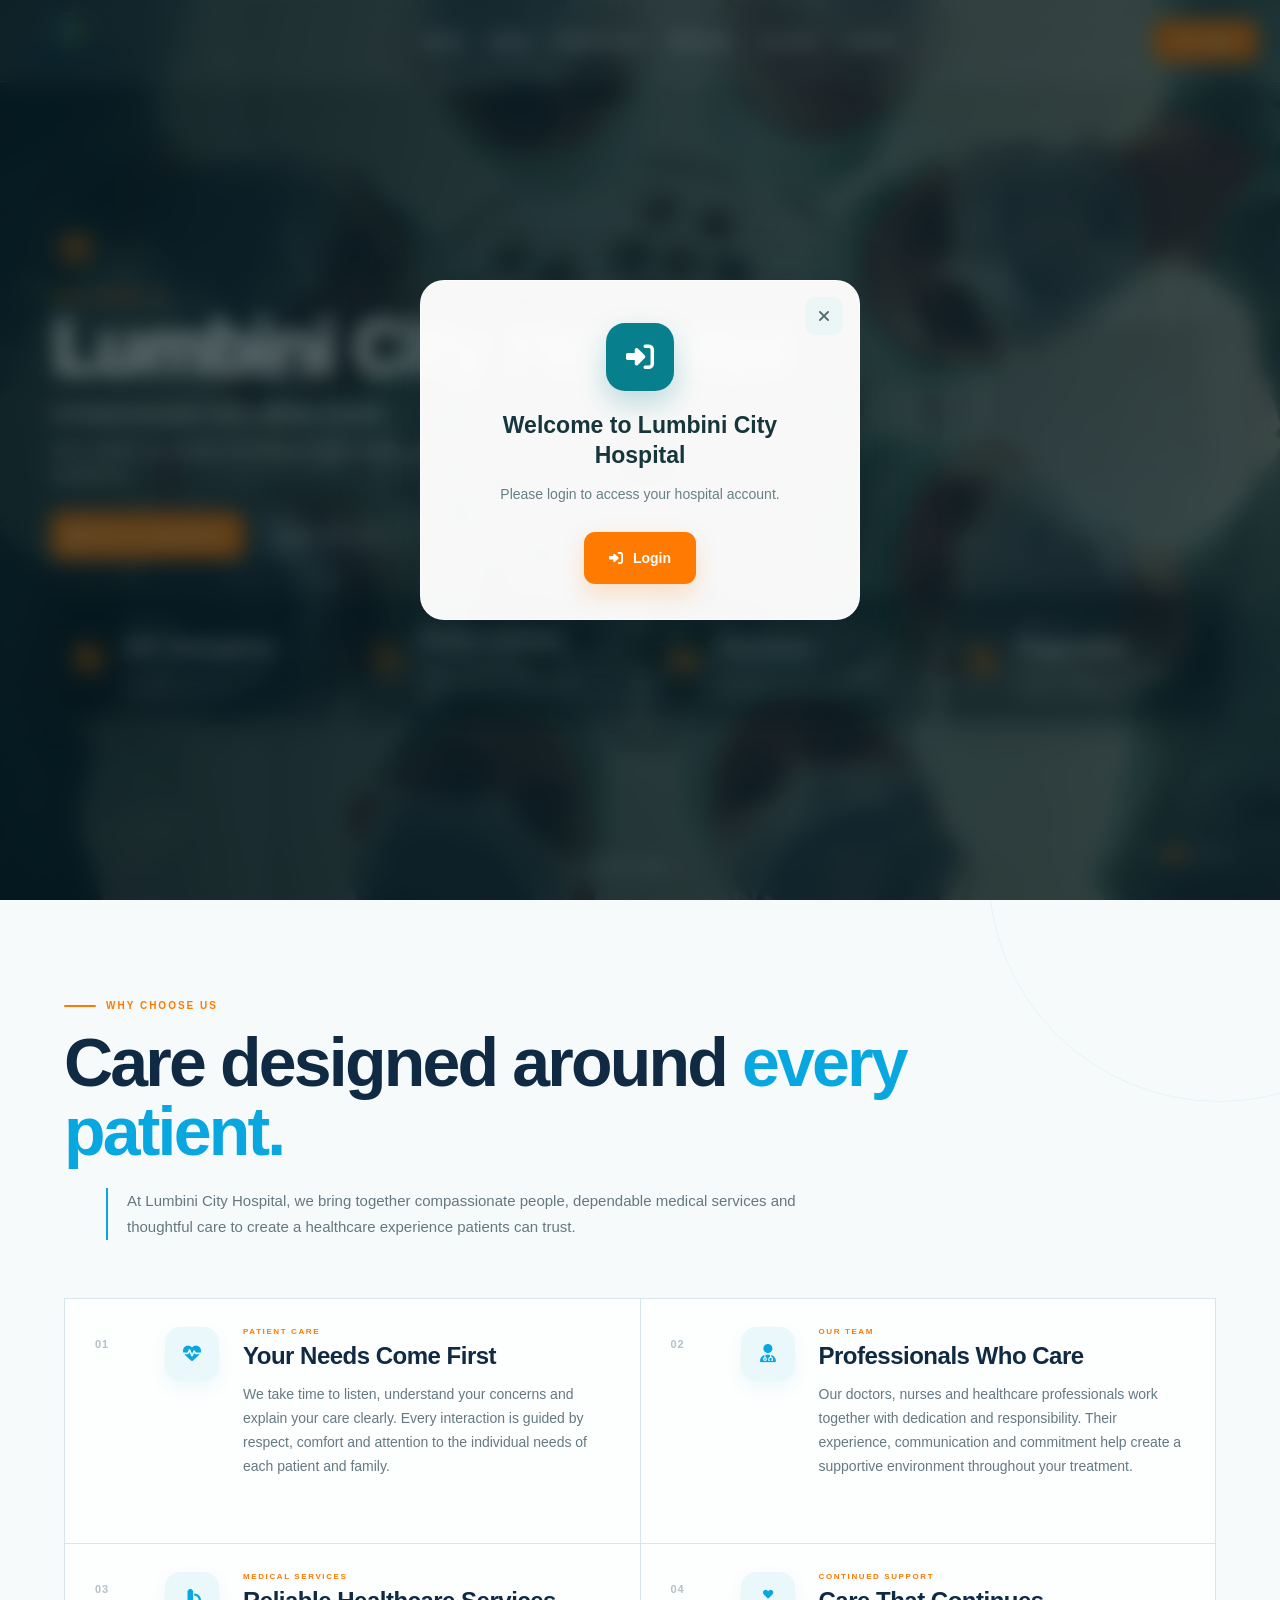
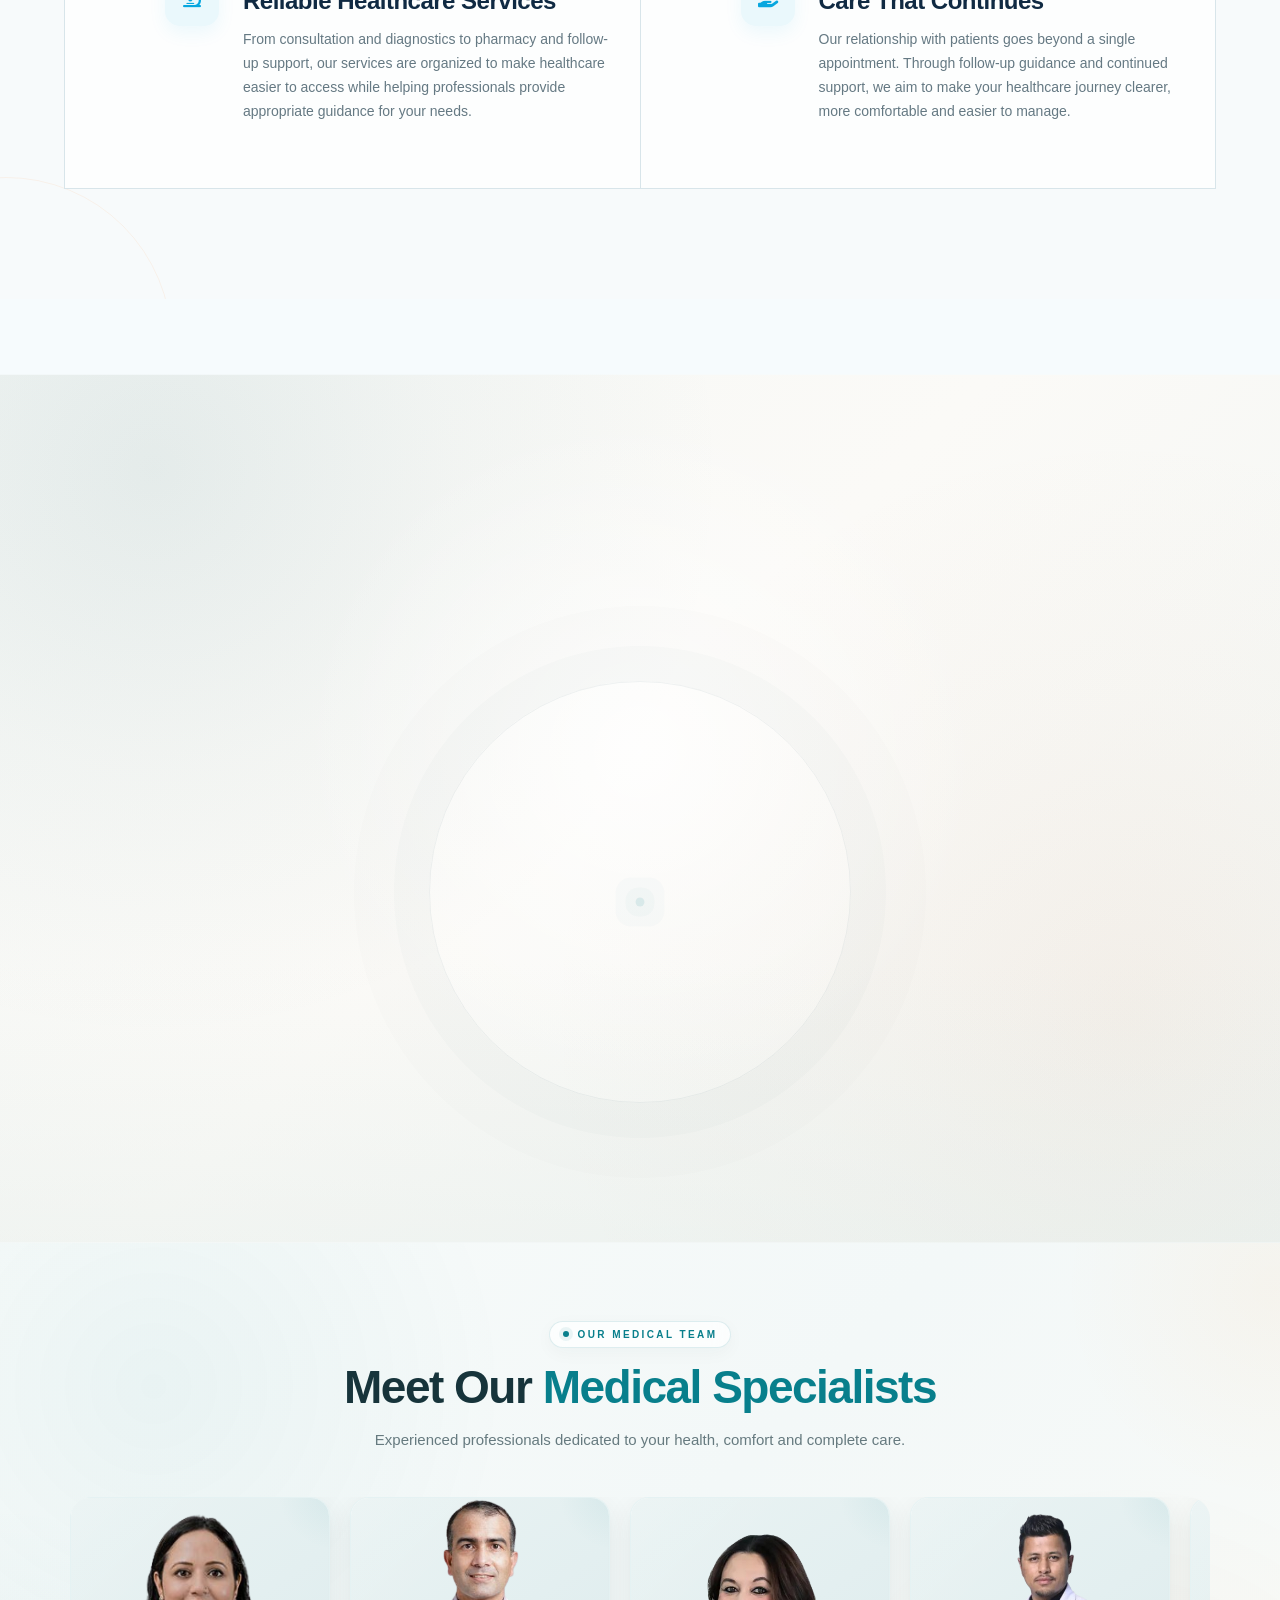
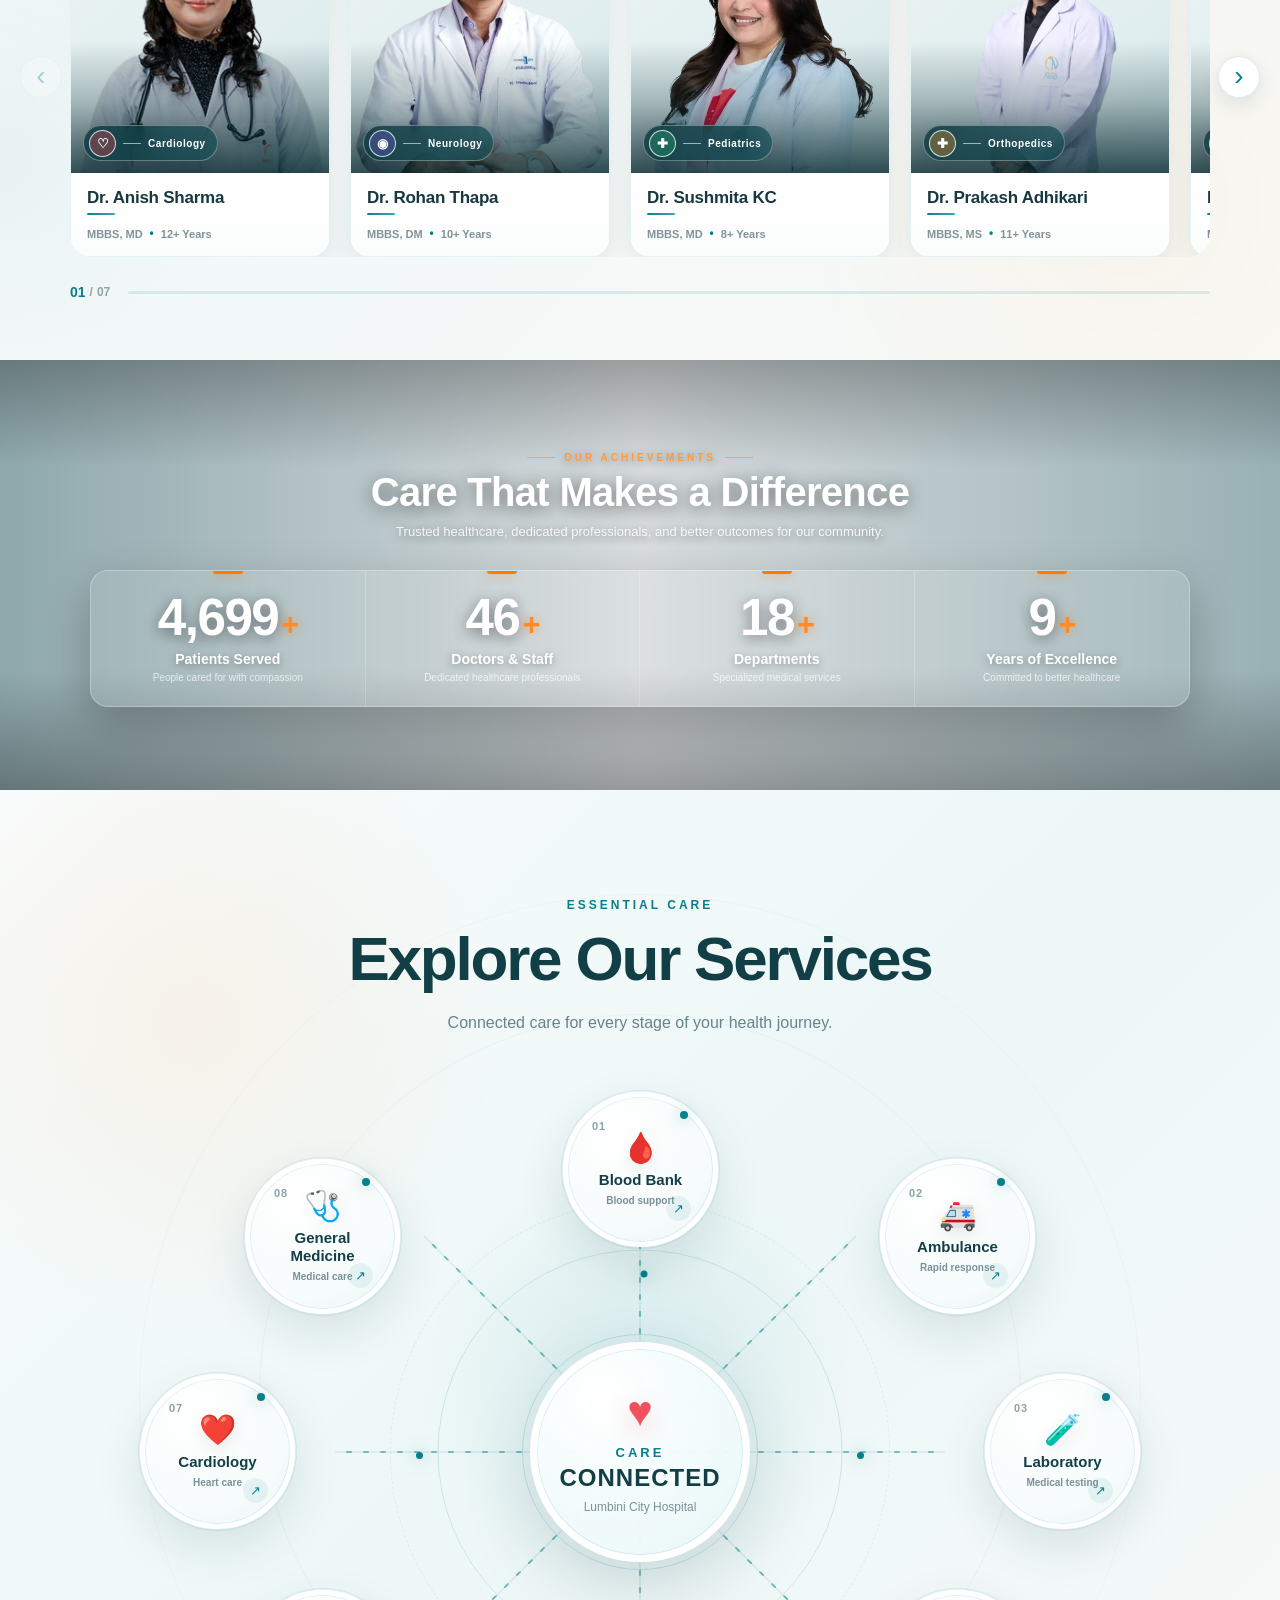
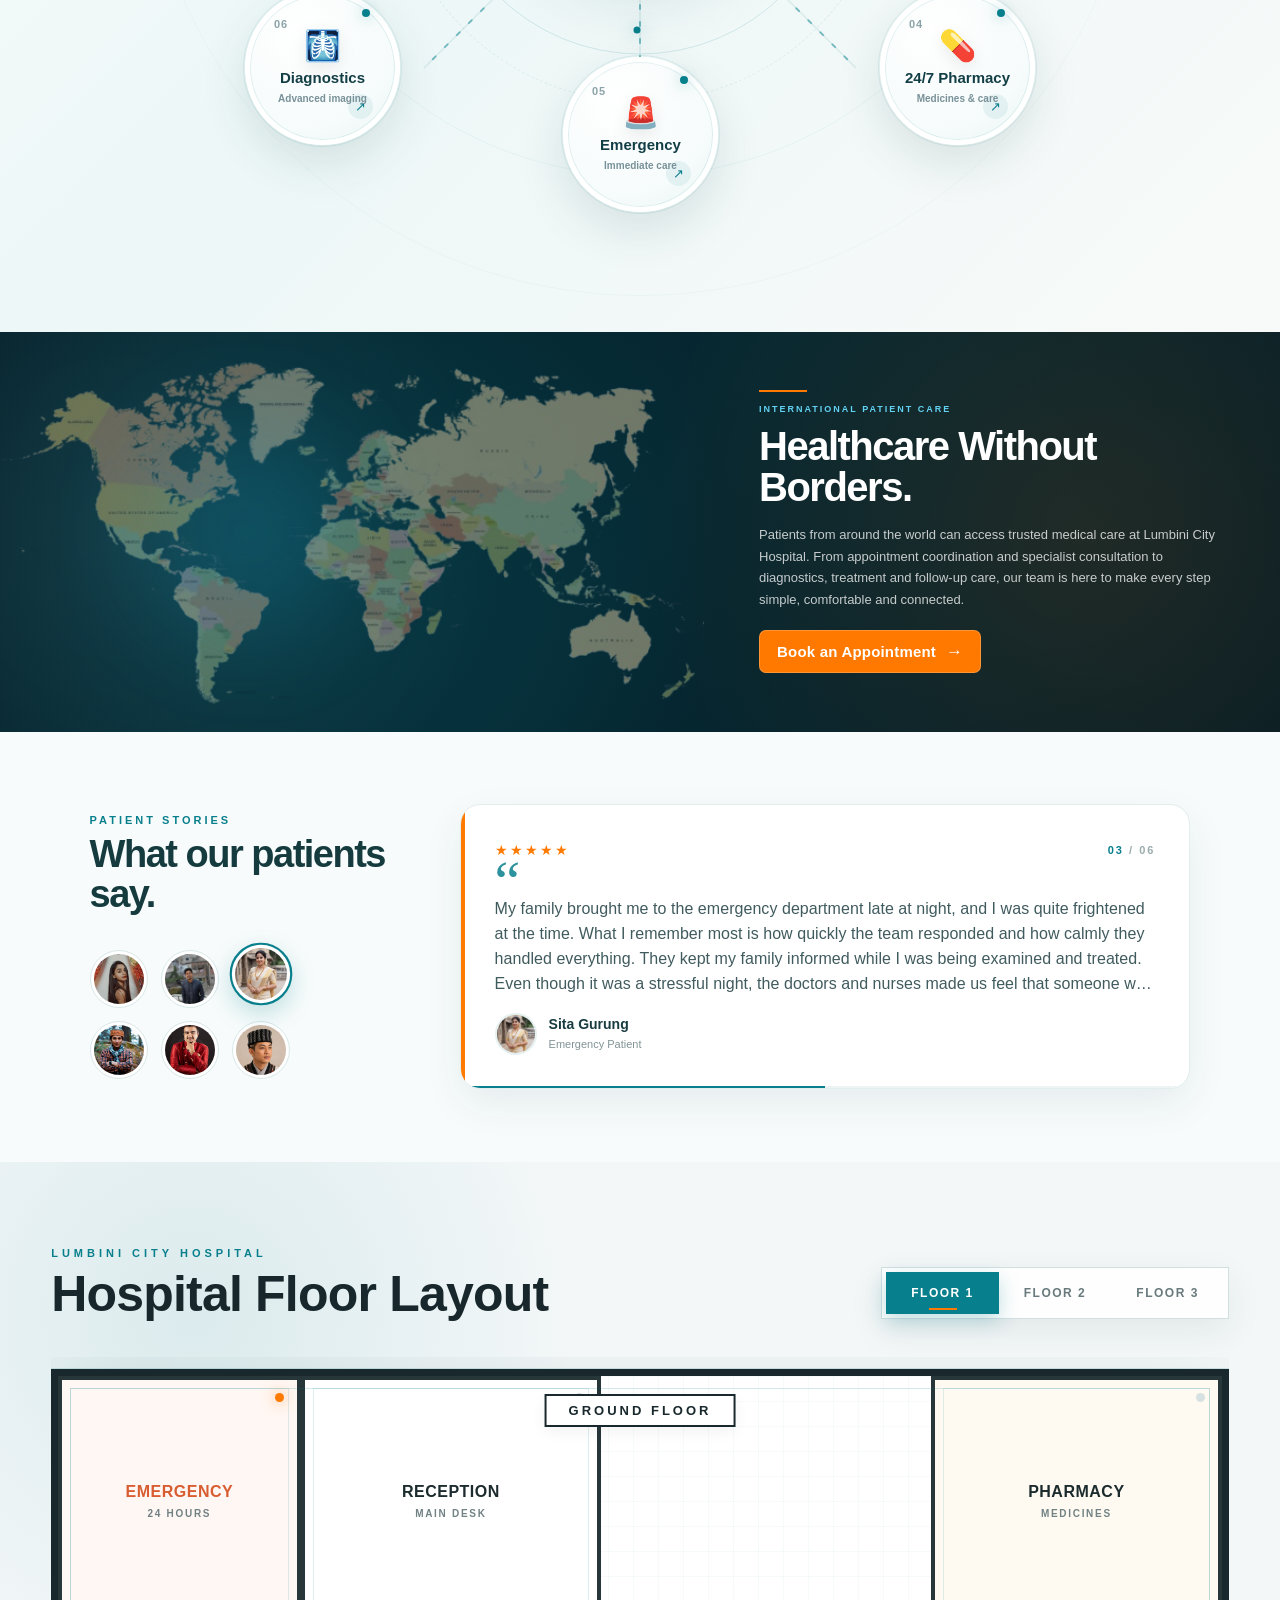
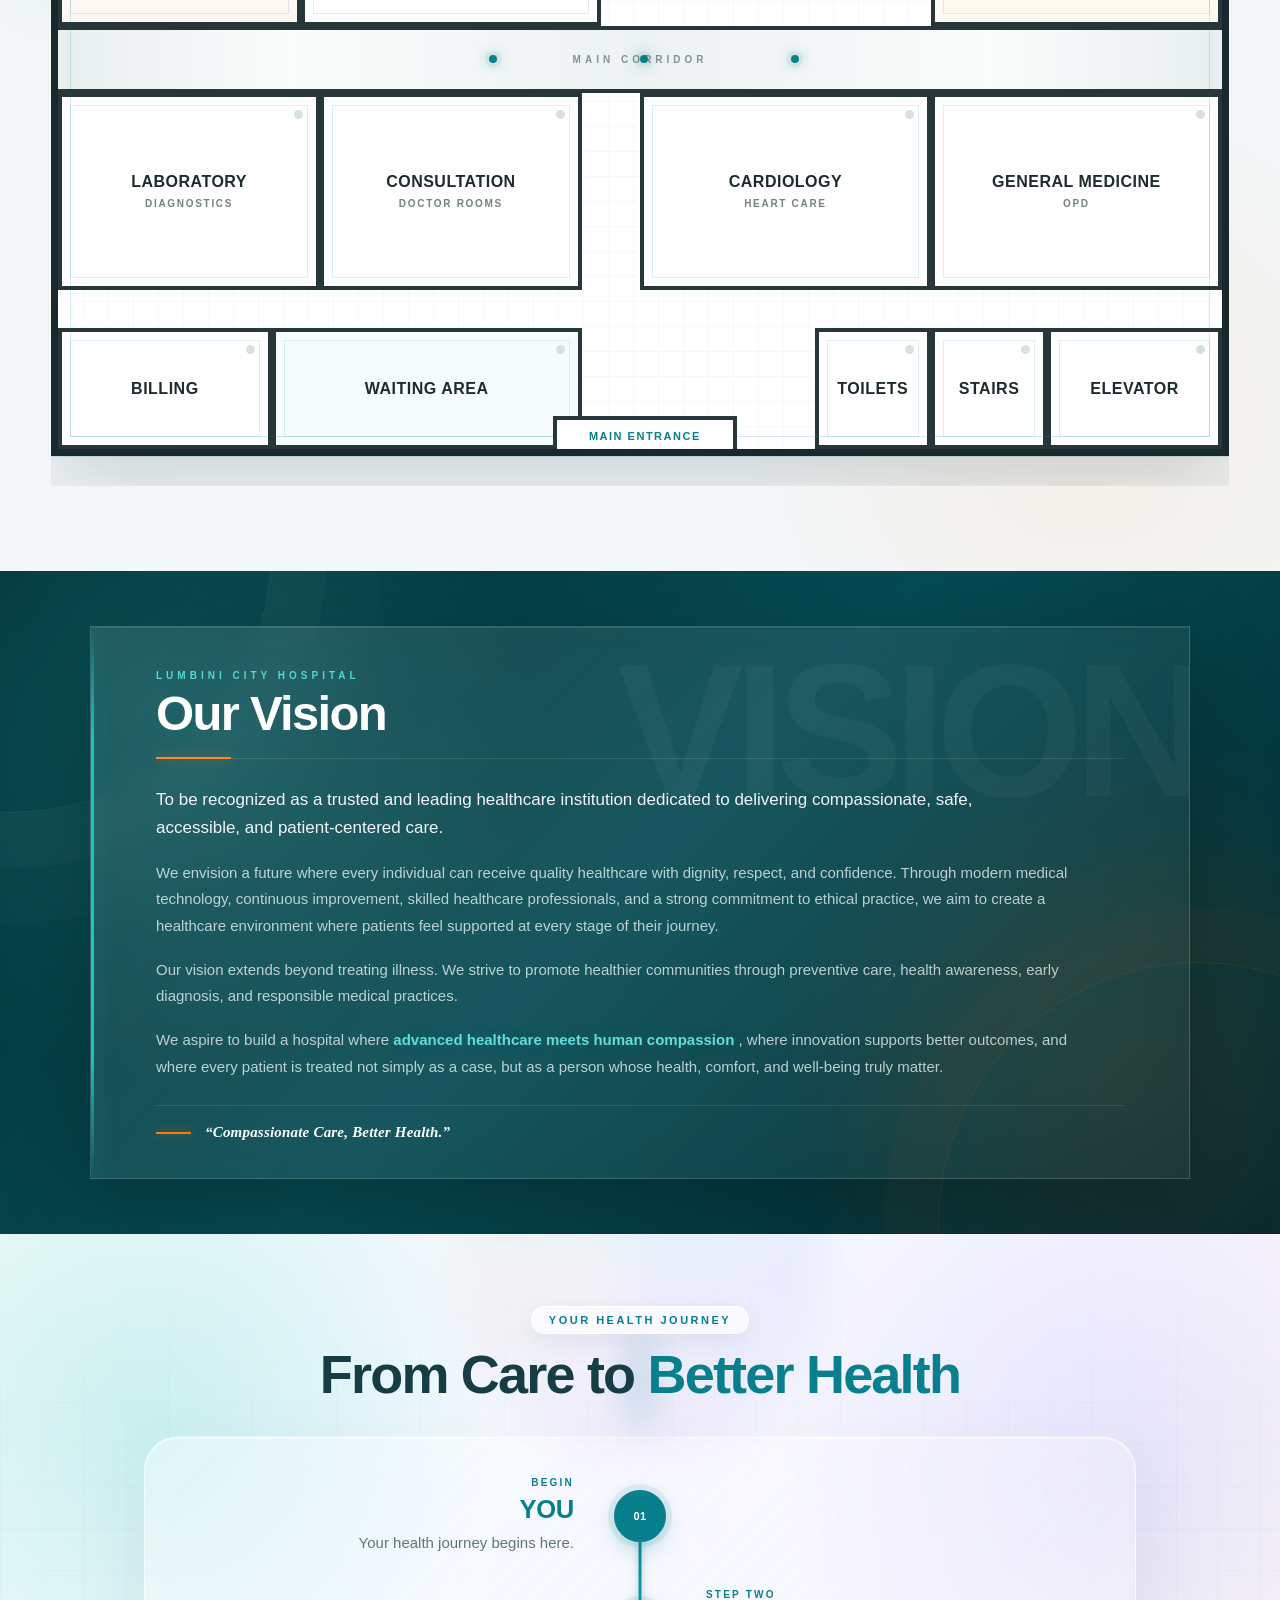
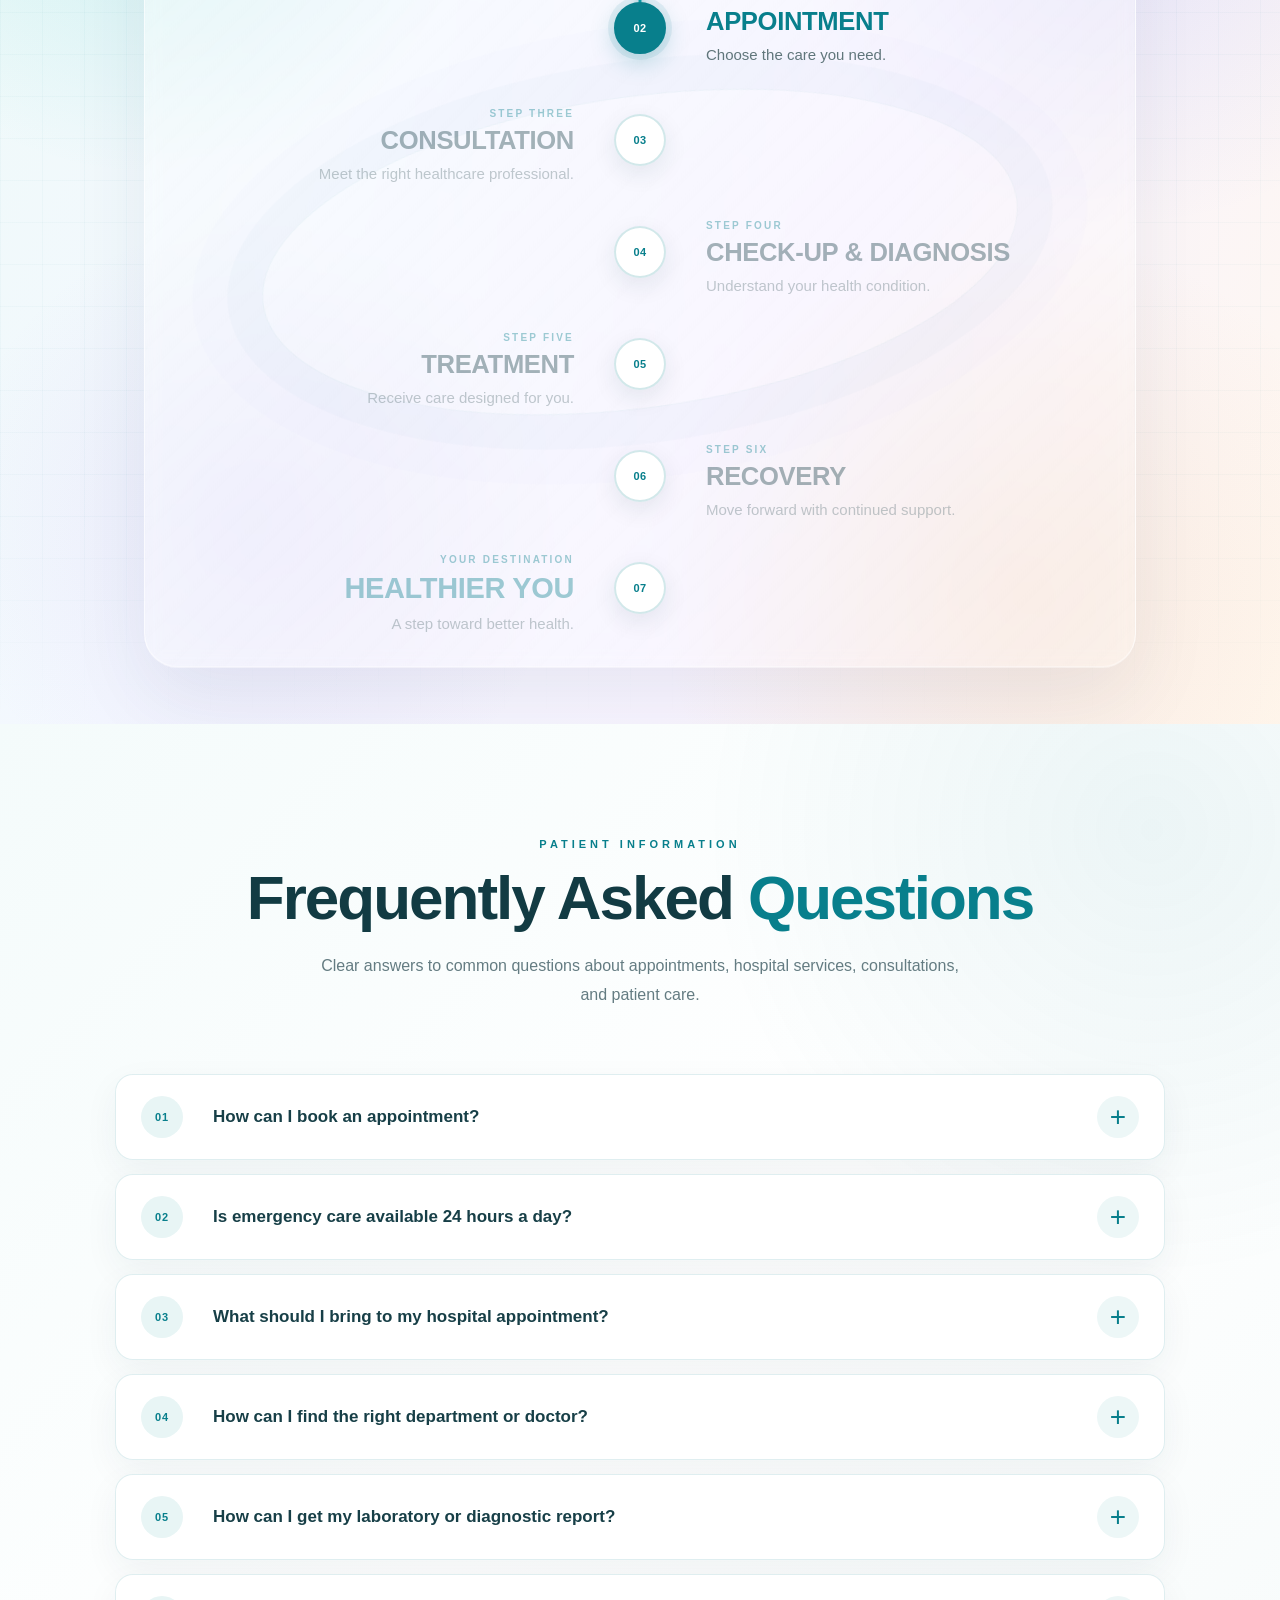
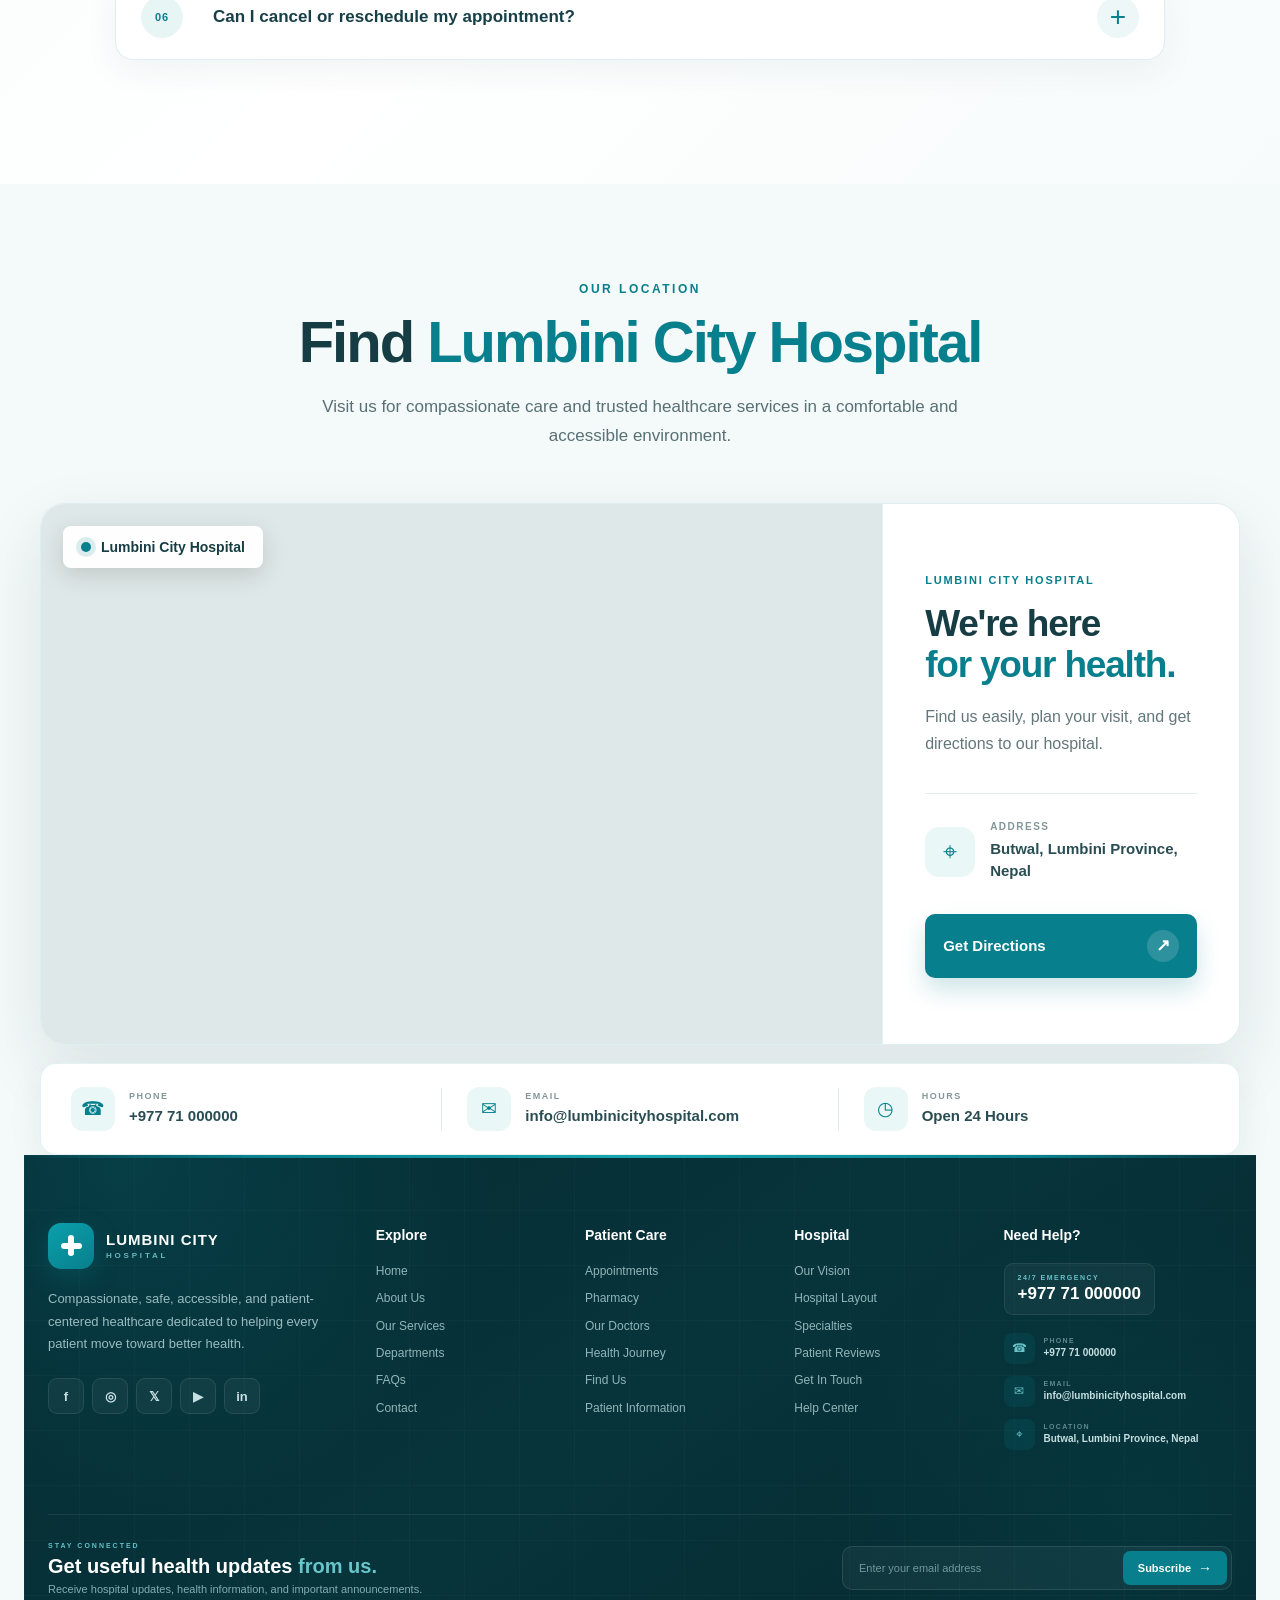
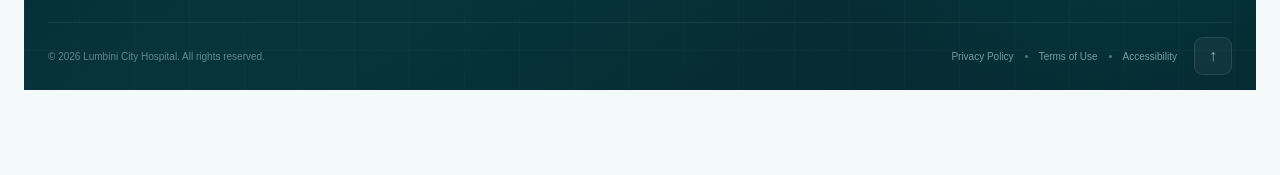
==== commit 1af2e890: "Update hospital website" ====
--- a/index.html
+++ b/index.html
@@ -20,241 +20,315 @@
 <body>
 
 
+
 <!-- =========================================================
-     LUMBINI CITY HOSPITAL - HTML
-     LOGO UPDATED TO IMAGE
+     LUMBINI CITY HOSPITAL - NAVBAR HTML
+
+     FINAL MOBILE MENU BEHAVIOR:
+     1. Desktop navbar remains unchanged
+     2. Mobile navbar has ☰ button
+     3. Clicking ☰ opens the left-side mobile menu
+     4. ☰ remains in the navbar
+     5. ONE X button appears inside the mobile menu
+     6. X closes the mobile menu
+     7. Mobile Login stays inside the mobile menu
+     8. No duplicate X button
 ========================================================= -->
 
- 
-<!-- ========================================================= 
-     NAVBAR 
-========================================================= --> 
- 
-<header class="navbar" id="navbar"> 
- 
-    <div class="nav-container"> 
- 
-        <a href="#home" class="logo"> 
- 
-            <img src="image/logo-removebg-preview.png" 
-                 alt="Lumbini City Hospital Logo"> 
- 
-        </a> 
- 
- 
-        <nav class="nav-menu"> 
- 
-            <a href="#home" class="active"> 
-                Home 
-            </a> 
- 
-            <a href="#why-choose-us"> 
-                About 
-            </a> 
- 
-            <a href="#departments"> 
-                Departments 
-            </a> 
- 
-            <a href="#department-info"> 
-                Department Info 
-            </a> 
- 
-            <a href="pharmacy.html"> 
-                Pharmacy 
-            </a> 
- 
-            <a href="#services"> 
-                Services 
-            </a> 
- 
-            <a href="#contact"> 
-                Contact 
-            </a> 
- 
-        </nav> 
- 
- 
-        <a href="login.html" class="login-btn" id="mainLoginBtn"> 
- 
-            <i class="fa-solid fa-right-to-bracket"></i> 
- 
-            <span>Login</span> 
- 
-        </a> 
- 
- 
-        <button 
-            class="menu-toggle" 
-            id="menuToggle" 
-            type="button" 
-            aria-label="Open menu"> 
- 
-            <i class="fa-solid fa-bars"></i> 
- 
-        </button> 
- 
-    </div> 
- 
-</header> 
- 
- 
- 
-<!-- ========================================================= 
-     MOBILE OVERLAY 
-========================================================= --> 
- 
-<div 
-    class="mobile-overlay" 
-    id="mobileOverlay"> 
-</div> 
- 
- 
- 
-<!-- ========================================================= 
-     MOBILE SIDE MENU 
-========================================================= --> 
- 
-<aside 
-    class="mobile-menu" 
-    id="mobileMenu"> 
- 
- 
-    <div class="mobile-menu-header"> 
- 
-        <a href="#home" class="mobile-logo"> 
- 
-            <img 
-                src="image/logo-removebg-preview.png" 
-                alt="Lumbini City Hospital Logo"> 
- 
-        </a> 
- 
- 
-        <button 
-            class="close-menu" 
-            id="closeMenu" 
-            type="button" 
-            aria-label="Close menu"> 
- 
-            <i class="fa-solid fa-xmark"></i> 
- 
-        </button> 
- 
-    </div> 
- 
- 
-    <nav class="mobile-links"> 
- 
-        <a href="#home"> 
- 
-            <i class="fa-solid fa-house"></i> 
- 
-            <span> 
-                Home 
-            </span> 
- 
-        </a> 
- 
- 
-        <a href="#why-choose-us"> 
- 
-            <i class="fa-solid fa-hospital"></i> 
- 
-            <span> 
-                About 
-            </span> 
- 
-        </a> 
- 
- 
-        <a href="#departments"> 
- 
-            <i class="fa-solid fa-stethoscope"></i> 
- 
-            <span> 
-                Departments 
-            </span> 
- 
-        </a> 
- 
- 
-        <a href="#department-info"> 
- 
-            <i class="fa-solid fa-circle-info"></i> 
- 
-            <span> 
-                Department Info 
-            </span> 
- 
-        </a> 
- 
- 
-        <a href="pharmacy.html"> 
- 
-            <i class="fa-solid fa-pills"></i> 
- 
-            <span> 
-                Pharmacy 
-            </span> 
- 
-        </a> 
- 
- 
-        <a href="#services"> 
- 
-            <i class="fa-solid fa-hand-holding-medical"></i> 
- 
-            <span> 
-                Services 
-            </span> 
- 
-        </a> 
- 
- 
-        <a href="#Contact"> 
- 
-            <i class="fa-solid fa-phone"></i> 
- 
-            <span> 
-                Contact 
-            </span> 
- 
-        </a> 
- 
- 
-        <!-- MOBILE APPOINTMENT --> 
- 
-        <a 
-            href="#" 
-            class="mobile-appointment-trigger open-appointment-modal"> 
- 
-            <i class="fa-solid fa-calendar-check"></i> 
- 
-            <span> 
-                Book an Appointment 
-            </span> 
- 
-        </a> 
- 
-    </nav> 
- 
- 
-    <div class="floating-auth" id="floatingAuth"> 
- 
-        <a href="login.html" id="floatingAuthBtn"> 
- 
-            <i class="fa-solid fa-right-to-bracket"></i> 
- 
-            <span> 
-                Login 
-            </span> 
- 
-        </a> 
- 
-    </div> remove department info and when clcike contact shoudl go to contact place in web in last
-
-
+
+<!-- =========================================================
+     DESKTOP NAVBAR
+========================================================= -->
+
+<header class="navbar" id="navbar">
+
+    <div class="nav-container">
+
+
+        <!-- =====================================================
+             LOGO
+        ====================================================== -->
+
+        <a href="#home" class="logo">
+
+            <img
+                src="image/logo-removebg-preview.png"
+                alt="Lumbini City Hospital Logo">
+
+        </a>
+
+
+
+        <!-- =====================================================
+             DESKTOP NAVIGATION
+        ====================================================== -->
+
+        <nav class="nav-menu">
+
+            <a href="#home" class="active">
+                Home
+            </a>
+
+            <a href="#why-choose-us">
+                About
+            </a>
+
+            <a href="#departments">
+                Departments
+            </a>
+
+            <a href="pharmacy.html">
+                Pharmacy
+            </a>
+
+            <a href="#services">
+                Services
+            </a>
+
+            <a href="#contact">
+                Contact
+            </a>
+
+        </nav>
+
+
+
+        <!-- =====================================================
+             DESKTOP LOGIN BUTTON
+        ====================================================== -->
+
+        <a
+            href="login.html"
+            class="login-btn"
+            id="mainLoginBtn">
+
+            <i class="fa-solid fa-right-to-bracket"></i>
+
+            <span>Login</span>
+
+        </a>
+
+
+
+
+
+
+        <!-- =====================================================
+             MOBILE MENU TOGGLE
+             
+             IMPORTANT:
+             This button stays as ☰.
+             It does NOT change into X.
+        ====================================================== -->
+
+        <button
+            class="menu-toggle"
+            id="menuToggle"
+            type="button"
+            aria-label="Open menu"
+            aria-controls="mobileMenu"
+            aria-expanded="false">
+
+            <i class="fa-solid fa-bars"></i>
+
+        </button>
+
+    </div>
+
+</header>
+
+
+
+<!-- =========================================================
+     MOBILE OVERLAY
+========================================================= -->
+
+<div
+    class="mobile-overlay"
+    id="mobileOverlay">
+</div>
+
+
+
+<!-- =========================================================
+     MOBILE SIDE MENU
+========================================================= -->
+
+<aside
+    class="mobile-menu"
+    id="mobileMenu"
+    aria-label="Mobile navigation">
+
+
+    <!-- =====================================================
+         MOBILE MENU HEADER
+    ====================================================== -->
+
+    <div class="mobile-menu-header">
+
+
+        <!-- MOBILE LOGO -->
+
+        <a
+            href="#home"
+            class="mobile-logo">
+
+            <img
+                src="image/logo-removebg-preview.png"
+                alt="Lumbini City Hospital Logo">
+
+        </a>
+
+
+
+        <!-- =================================================
+             MOBILE MENU CLOSE BUTTON
+
+             THIS IS THE ONLY X BUTTON.
+
+             It appears INSIDE the left-side menu.
+        ================================================== -->
+
+        <button
+            class="close-menu"
+            id="closeMenu"
+            type="button"
+            aria-label="Close menu">
+
+            <i class="fa-solid fa-xmark"></i>
+
+        </button>
+
+
+    </div>
+
+
+
+    <!-- =====================================================
+         MOBILE NAVIGATION LINKS
+    ====================================================== -->
+
+    <nav class="mobile-links">
+
+
+        <!-- HOME -->
+
+        <a href="#home">
+
+            <i class="fa-solid fa-house"></i>
+
+            <span>Home</span>
+
+        </a>
+
+
+
+        <!-- ABOUT -->
+
+        <a href="#why-choose-us">
+
+            <i class="fa-solid fa-hospital"></i>
+
+            <span>About</span>
+
+        </a>
+
+
+
+        <!-- DEPARTMENTS -->
+
+        <a href="#departments">
+
+            <i class="fa-solid fa-stethoscope"></i>
+
+            <span>Departments</span>
+
+        </a>
+
+
+
+        <!-- PHARMACY -->
+
+        <a href="pharmacy.html">
+
+            <i class="fa-solid fa-pills"></i>
+
+            <span>Pharmacy</span>
+
+        </a>
+
+
+
+        <!-- SERVICES -->
+
+        <a href="#services">
+
+            <i class="fa-solid fa-hand-holding-medical"></i>
+
+            <span>Services</span>
+
+        </a>
+
+
+
+        <!-- CONTACT -->
+
+        <a href="#contact">
+
+            <i class="fa-solid fa-phone"></i>
+
+            <span>Contact</span>
+
+        </a>
+
+
+
+        <!-- =================================================
+             MOBILE APPOINTMENT
+        ================================================== -->
+
+        <a
+            href="#"
+            class="mobile-appointment-trigger open-appointment-modal">
+
+            <i class="fa-solid fa-calendar-check"></i>
+
+            <span>Book an Appointment</span>
+
+        </a>
+
+    </nav>
+
+
+
+    <!-- =====================================================
+         MOBILE LOGIN
+         
+         IMPORTANT:
+         Login stays inside the mobile menu.
+    ====================================================== -->
+
+    <div
+        class="floating-auth"
+        id="floatingAuth">
+
+        <a
+            href="login.html"
+            id="floatingAuthBtn">
+
+            <i class="fa-solid fa-right-to-bracket"></i>
+
+            <span>Login</span>
+
+        </a>
+
+    </div>
+
+
+
+    <!-- =====================================================
+         MOBILE FOOTER
+    ====================================================== -->
 
     <div class="mobile-footer">
 
@@ -266,7 +340,17 @@
 
     </div>
 
+
 </aside>
+
+
+
+
+
+
+
+
+
 
 
 
--- a/style.css
+++ b/style.css
@@ -1,4 +1,3 @@
-
 /* =========================================================
    LUMBINI CITY HOSPITAL
    MAIN CSS
@@ -312,12 +311,13 @@
         0 8px 20px rgba(255, 121, 0, 0.20);
 }
 
-
-/* =========================================================
-   MOBILE MENU BUTTON
+/* =========================================================
+   MOBILE MENU TOGGLE
+   NAVBAR ☰ BUTTON
 ========================================================= */
 
 .menu-toggle {
+
     display: none;
 
     width: 43px;
@@ -342,12 +342,37 @@
 }
 
 .menu-toggle:hover {
+
     background: var(--orange-dark);
 
-    transform:
-        translateY(-1px);
-}
-
+    transform: translateY(-1px);
+}
+
+/* =========================================================
+   HIDE NAVBAR MENU BUTTON WHEN MOBILE MENU IS OPEN
+========================================================= */
+
+
+.menu-toggle.menu-open {
+    opacity: 0;
+    visibility: hidden;
+}
+
+.close-menu {
+    width: 40px;
+    height: 40px;
+    border: 0;
+    border-radius: 10px;
+    background: var(--orange);
+    color: var(--white);
+    display: flex;
+    align-items: center;
+    justify-content: center;
+    font-size: 20px;
+    cursor: pointer;
+    position: relative;
+    z-index: 10002;
+}
 
 /* =========================================================
    MOBILE OVERLAY
@@ -593,36 +618,21 @@
 ========================================================= */
 
 .floating-auth {
-    margin:
-        auto 17px 15px;
+    width: 100%;
+    padding: 18px 20px 10px;
+    box-sizing: border-box;
+    position: static;
 }
 
 .floating-auth a {
-    min-height: 48px;
     width: 100%;
-
-    border-radius: 11px;
-
     display: flex;
     align-items: center;
     justify-content: center;
-
-    gap: 9px;
-
-    background:
-        var(--orange);
-
-    color:
-        var(--white);
-
-    font-size: 14px;
-    font-weight: 800;
-
-    transition:
-        background 0.45s var(--smooth),
-        transform 0.45s var(--smooth),
-        box-shadow 0.45s var(--smooth);
-}
+    gap: 10px;
+    box-sizing: border-box;
+}
+
 
 .floating-auth a:hover {
     background:
@@ -2982,6 +2992,18 @@
             none !important;
     }
 }
+
+
+
+
+
+
+
+
+
+
+
+
 
 
 
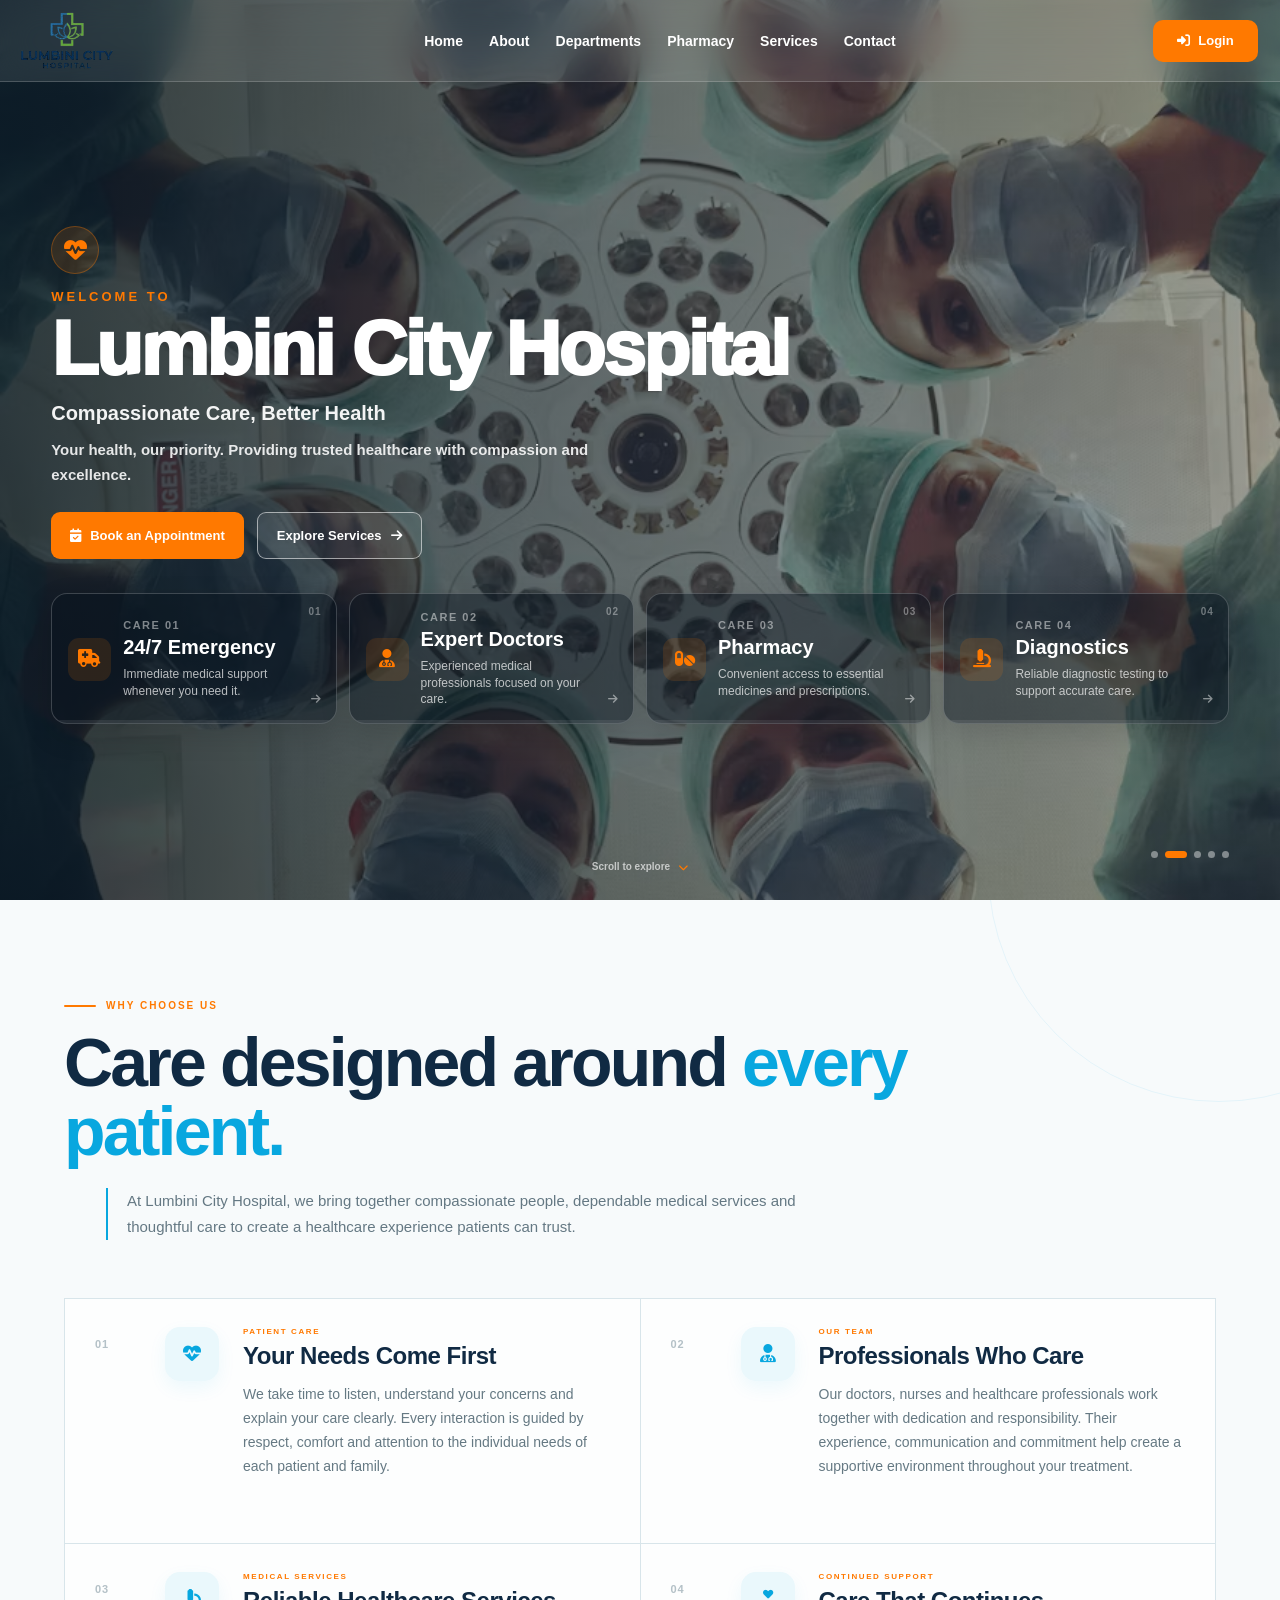
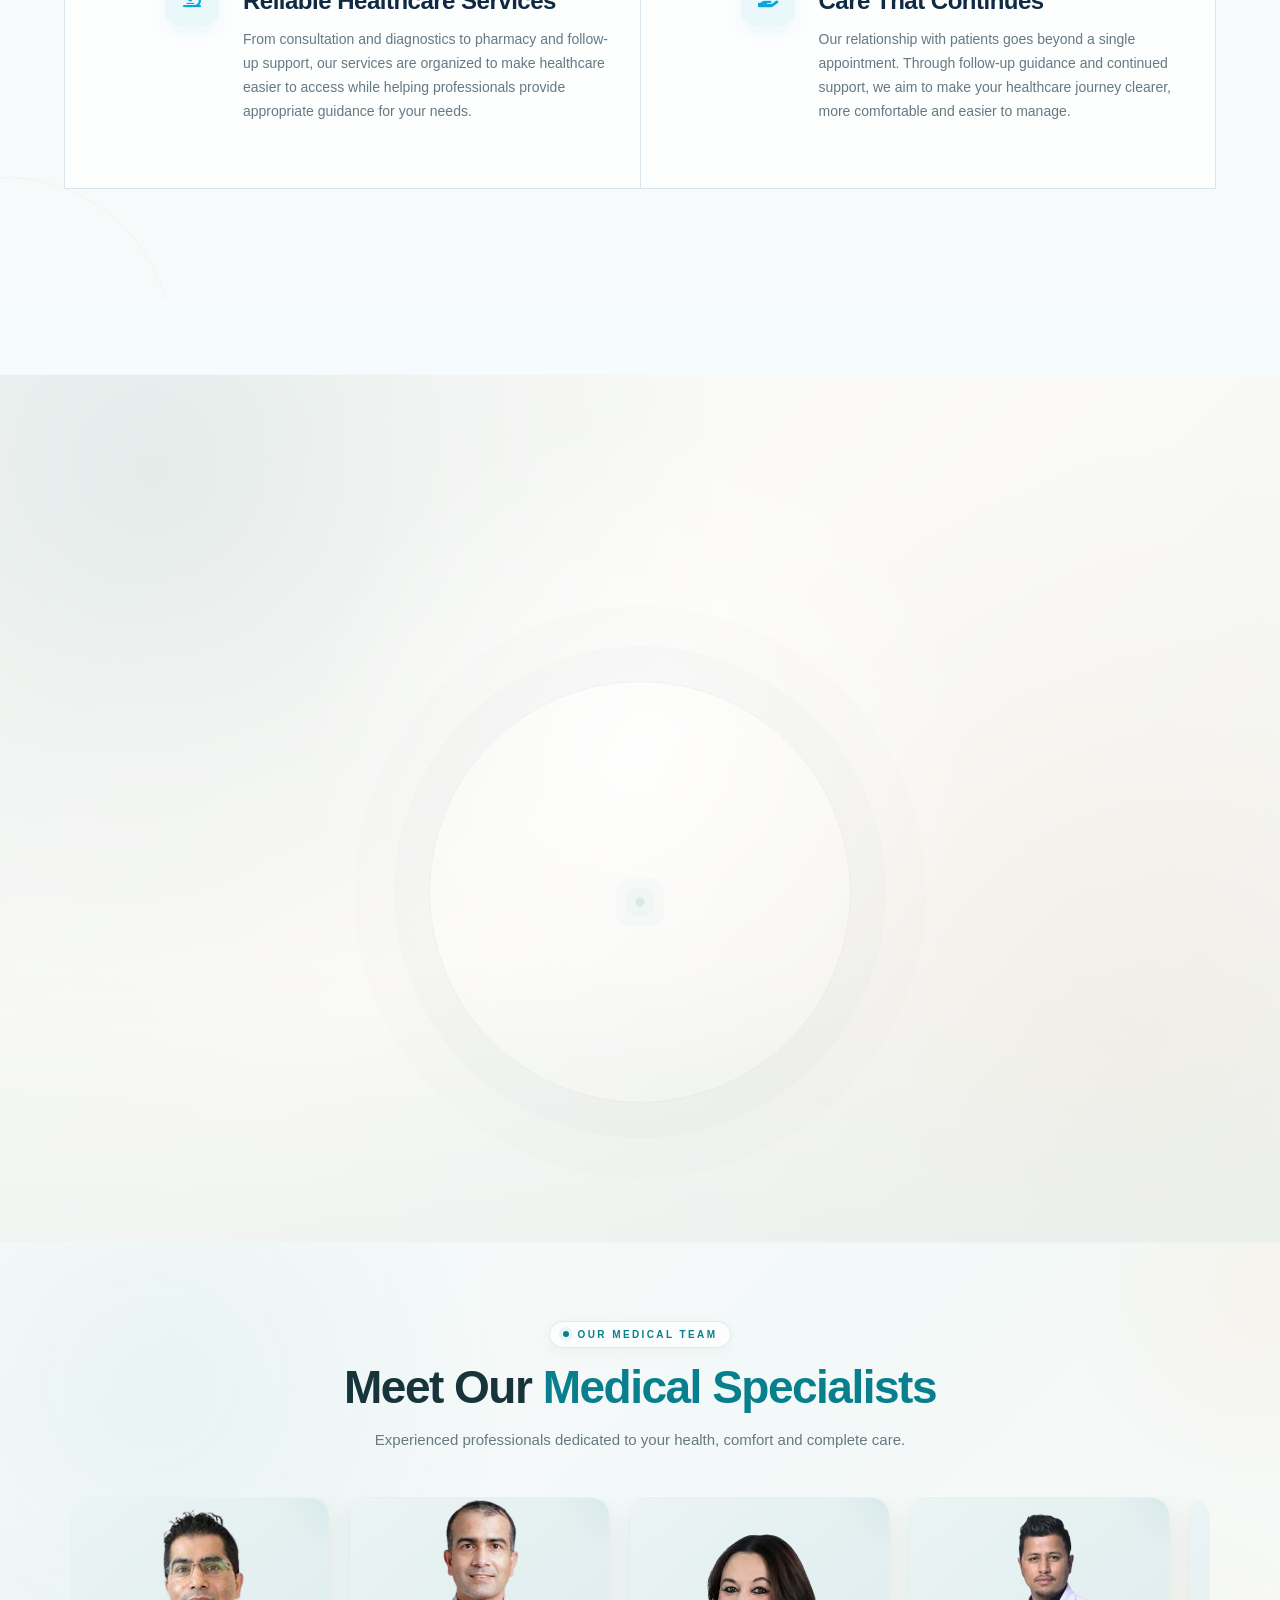
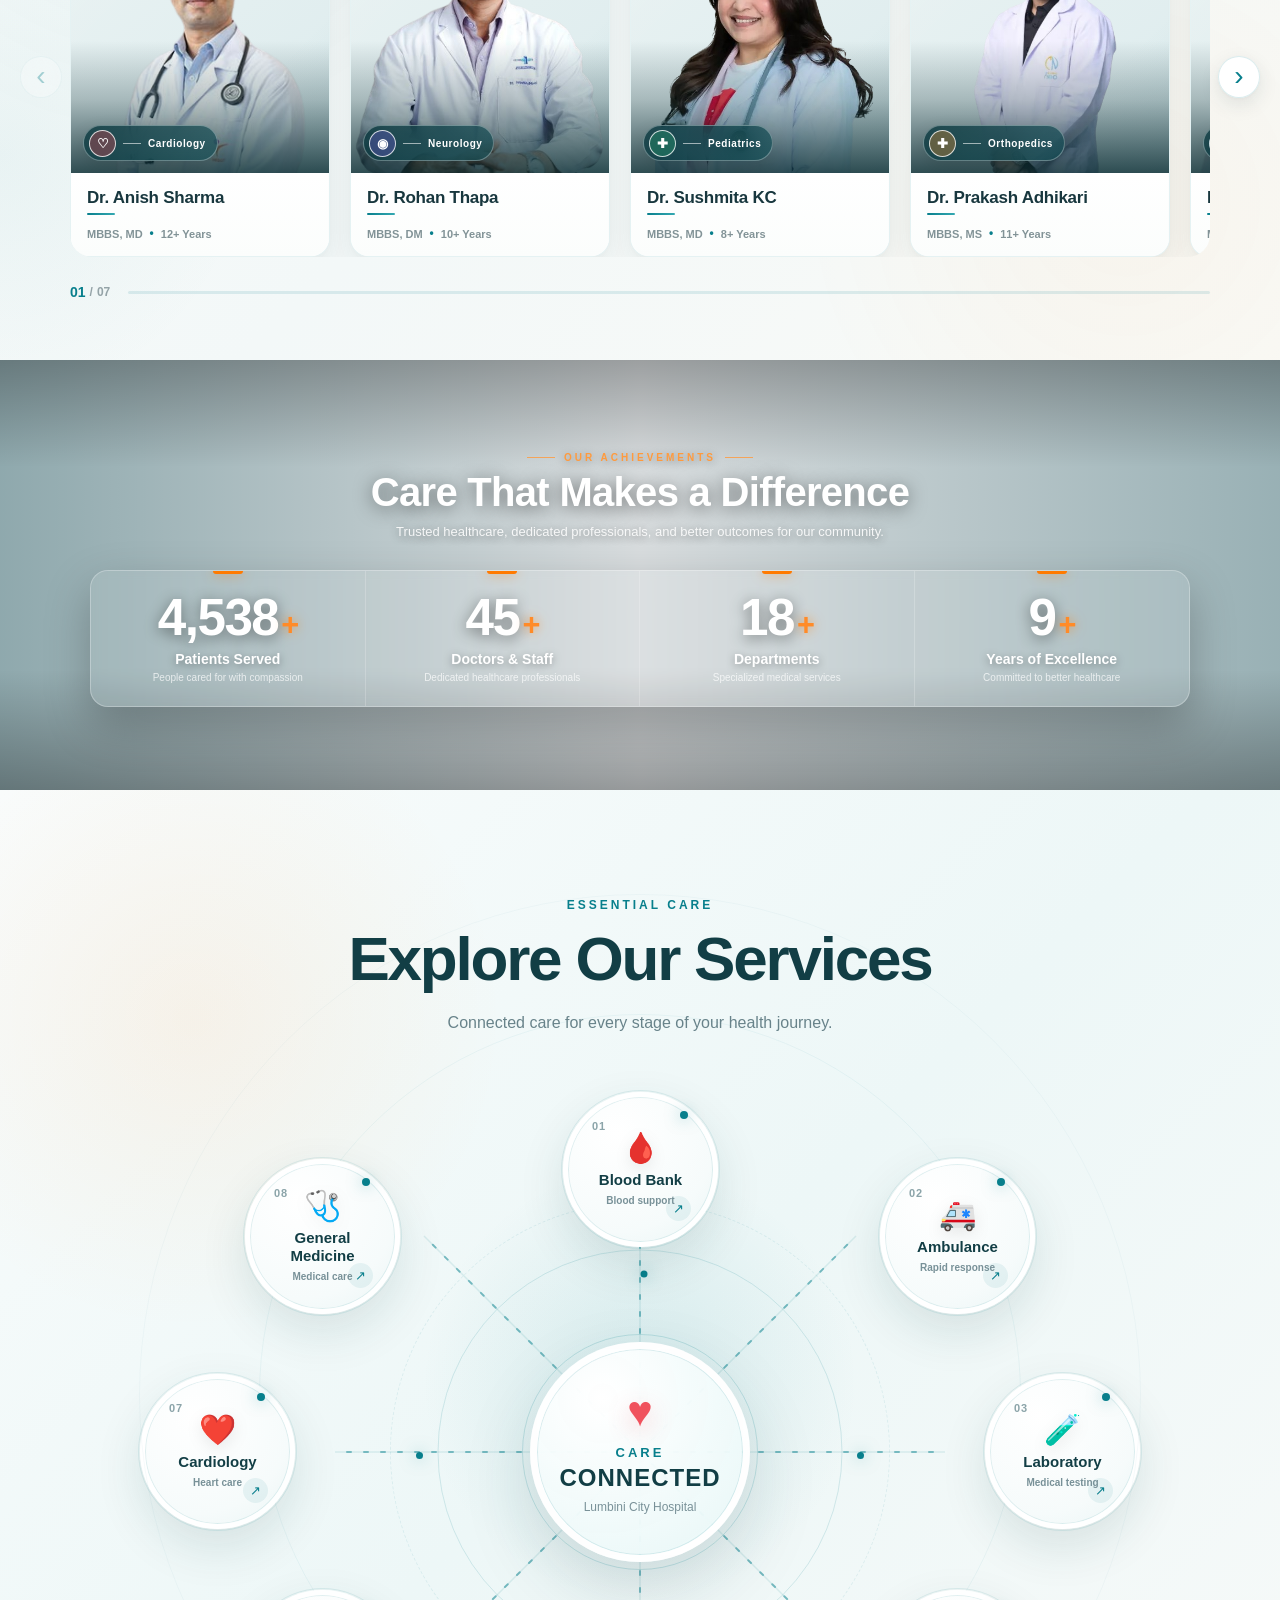
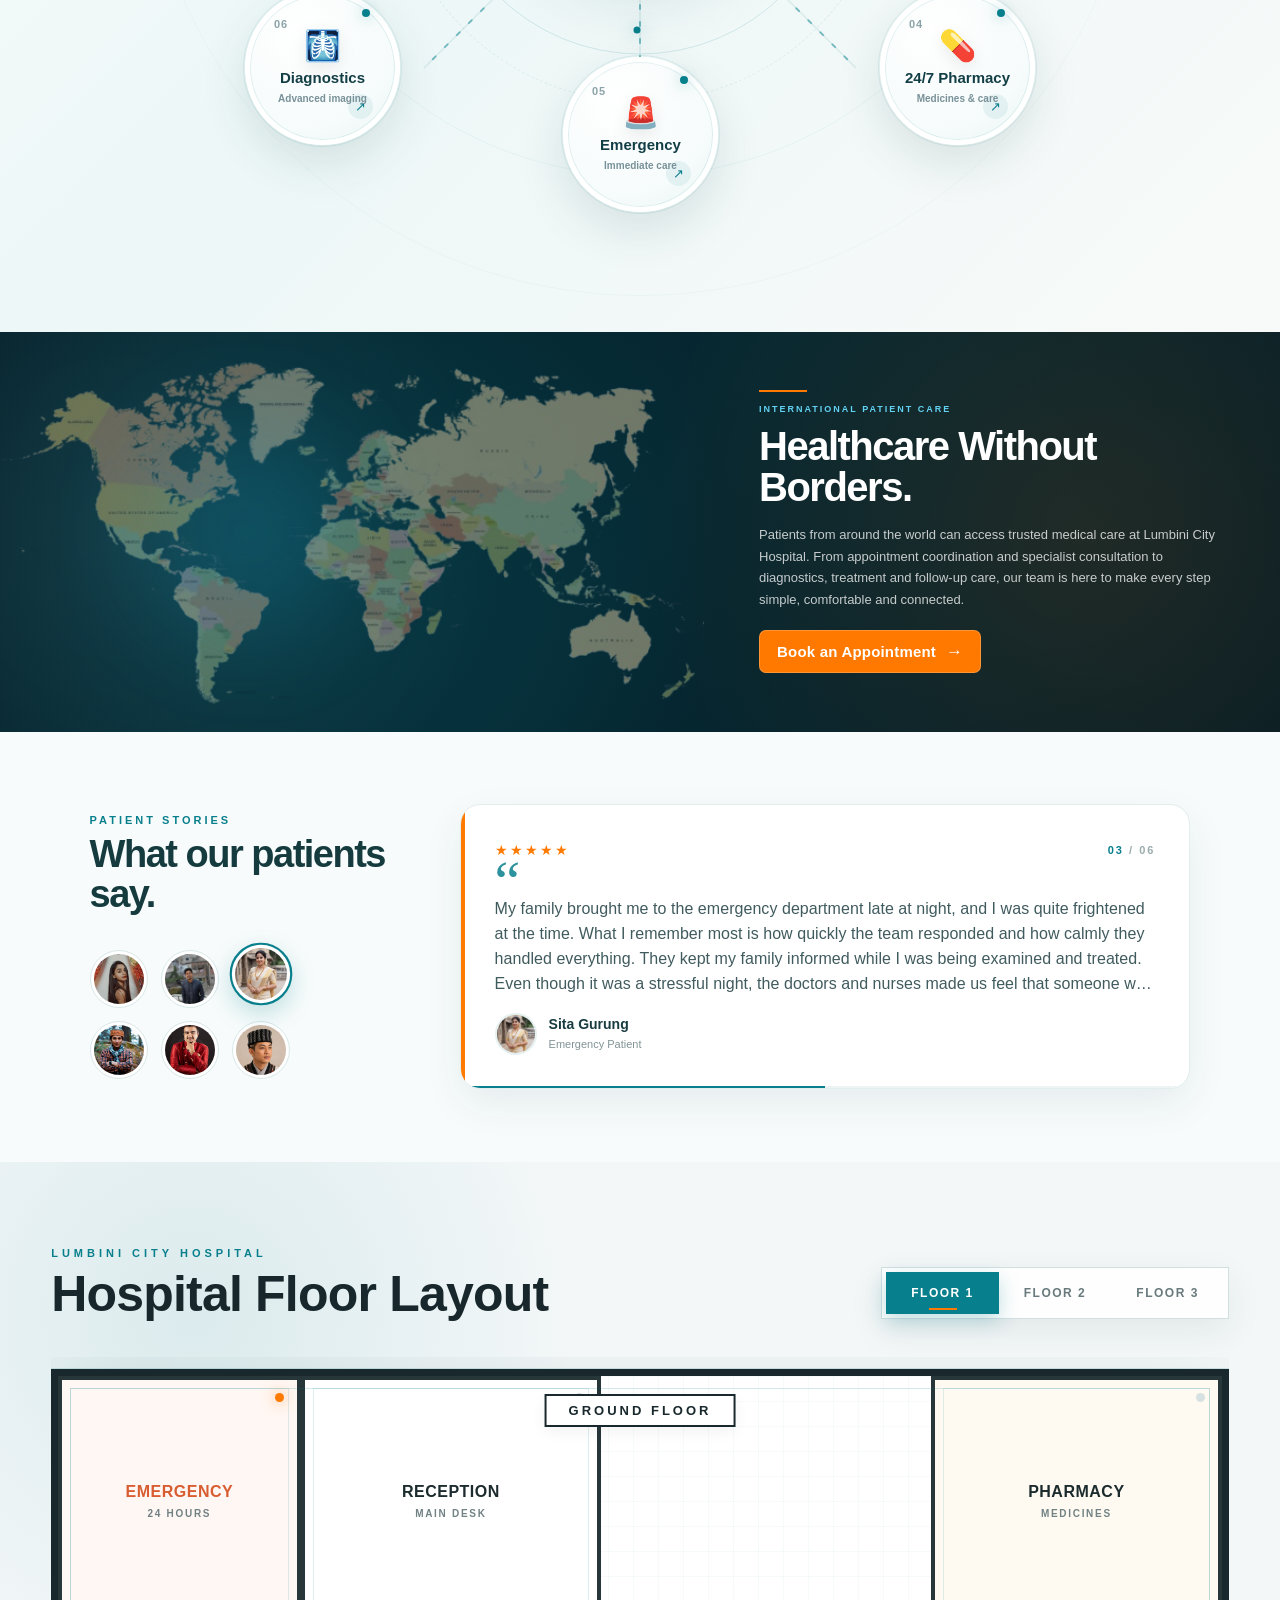
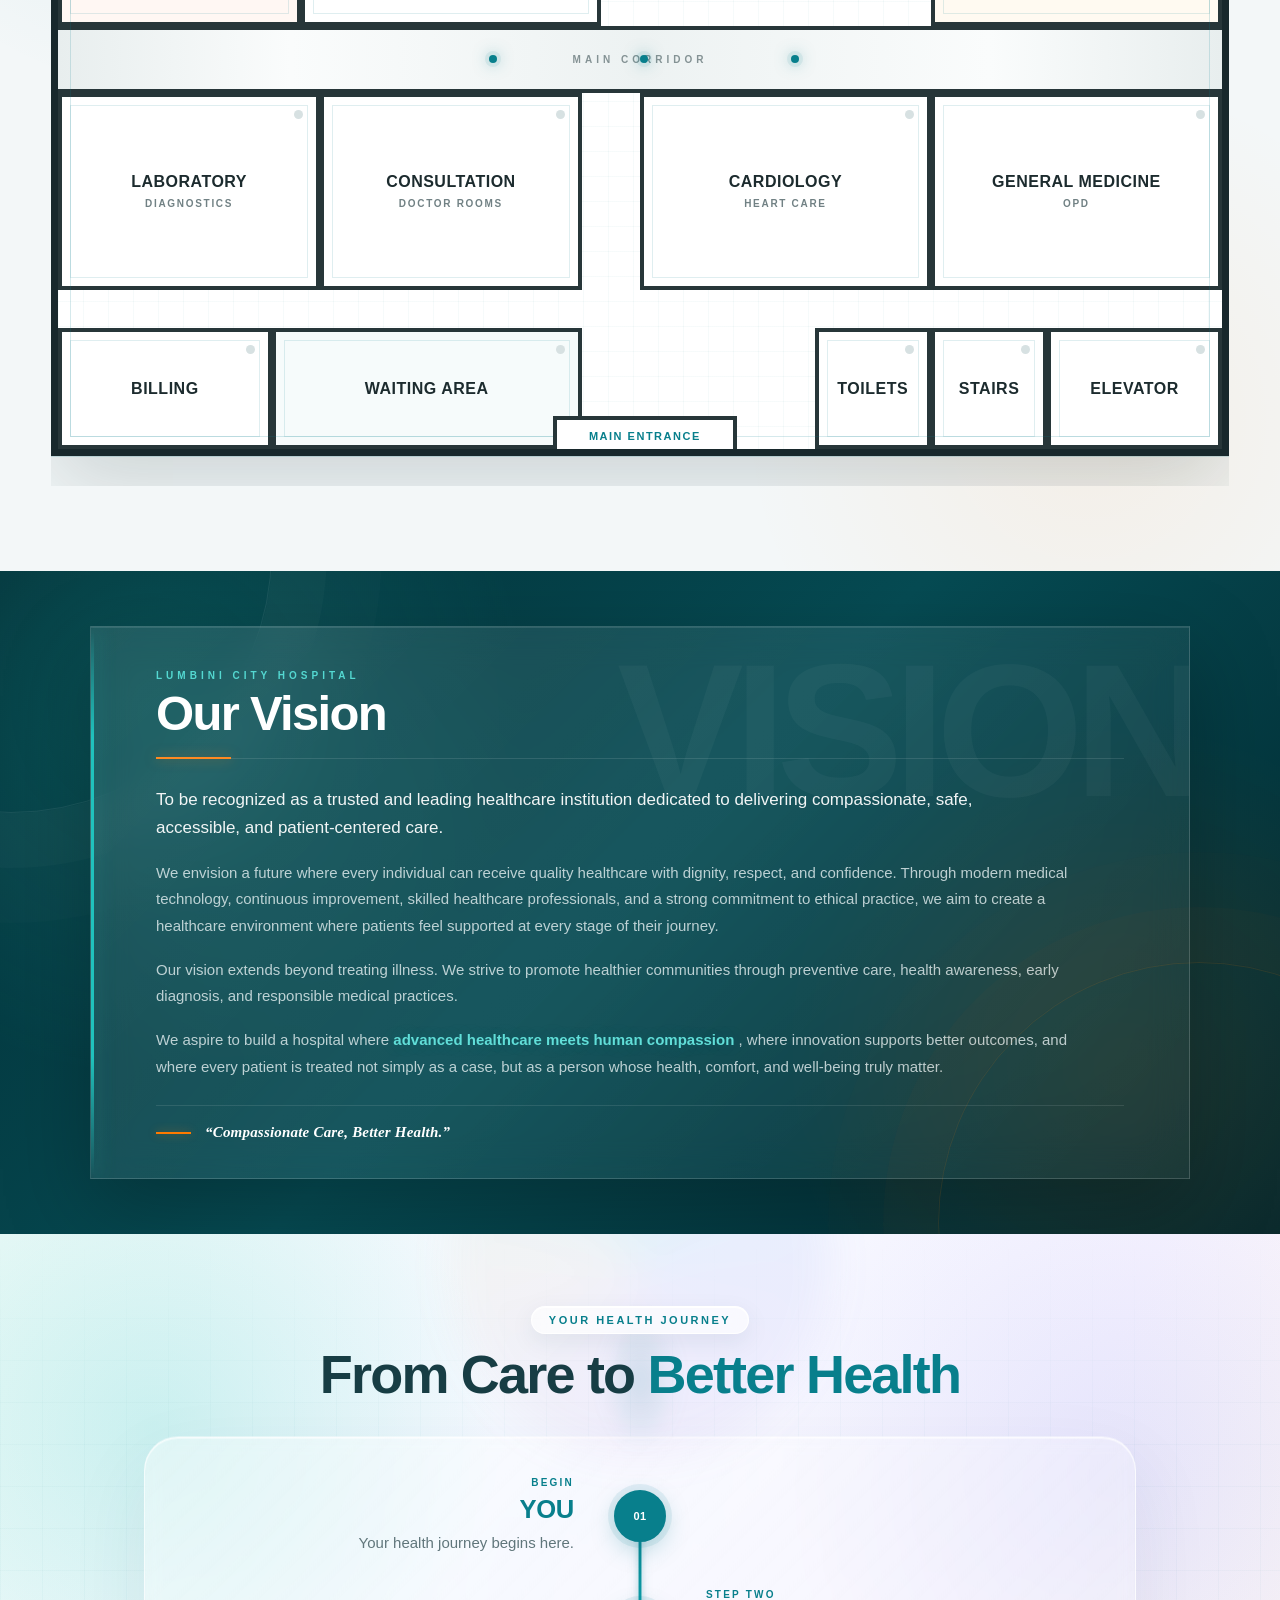
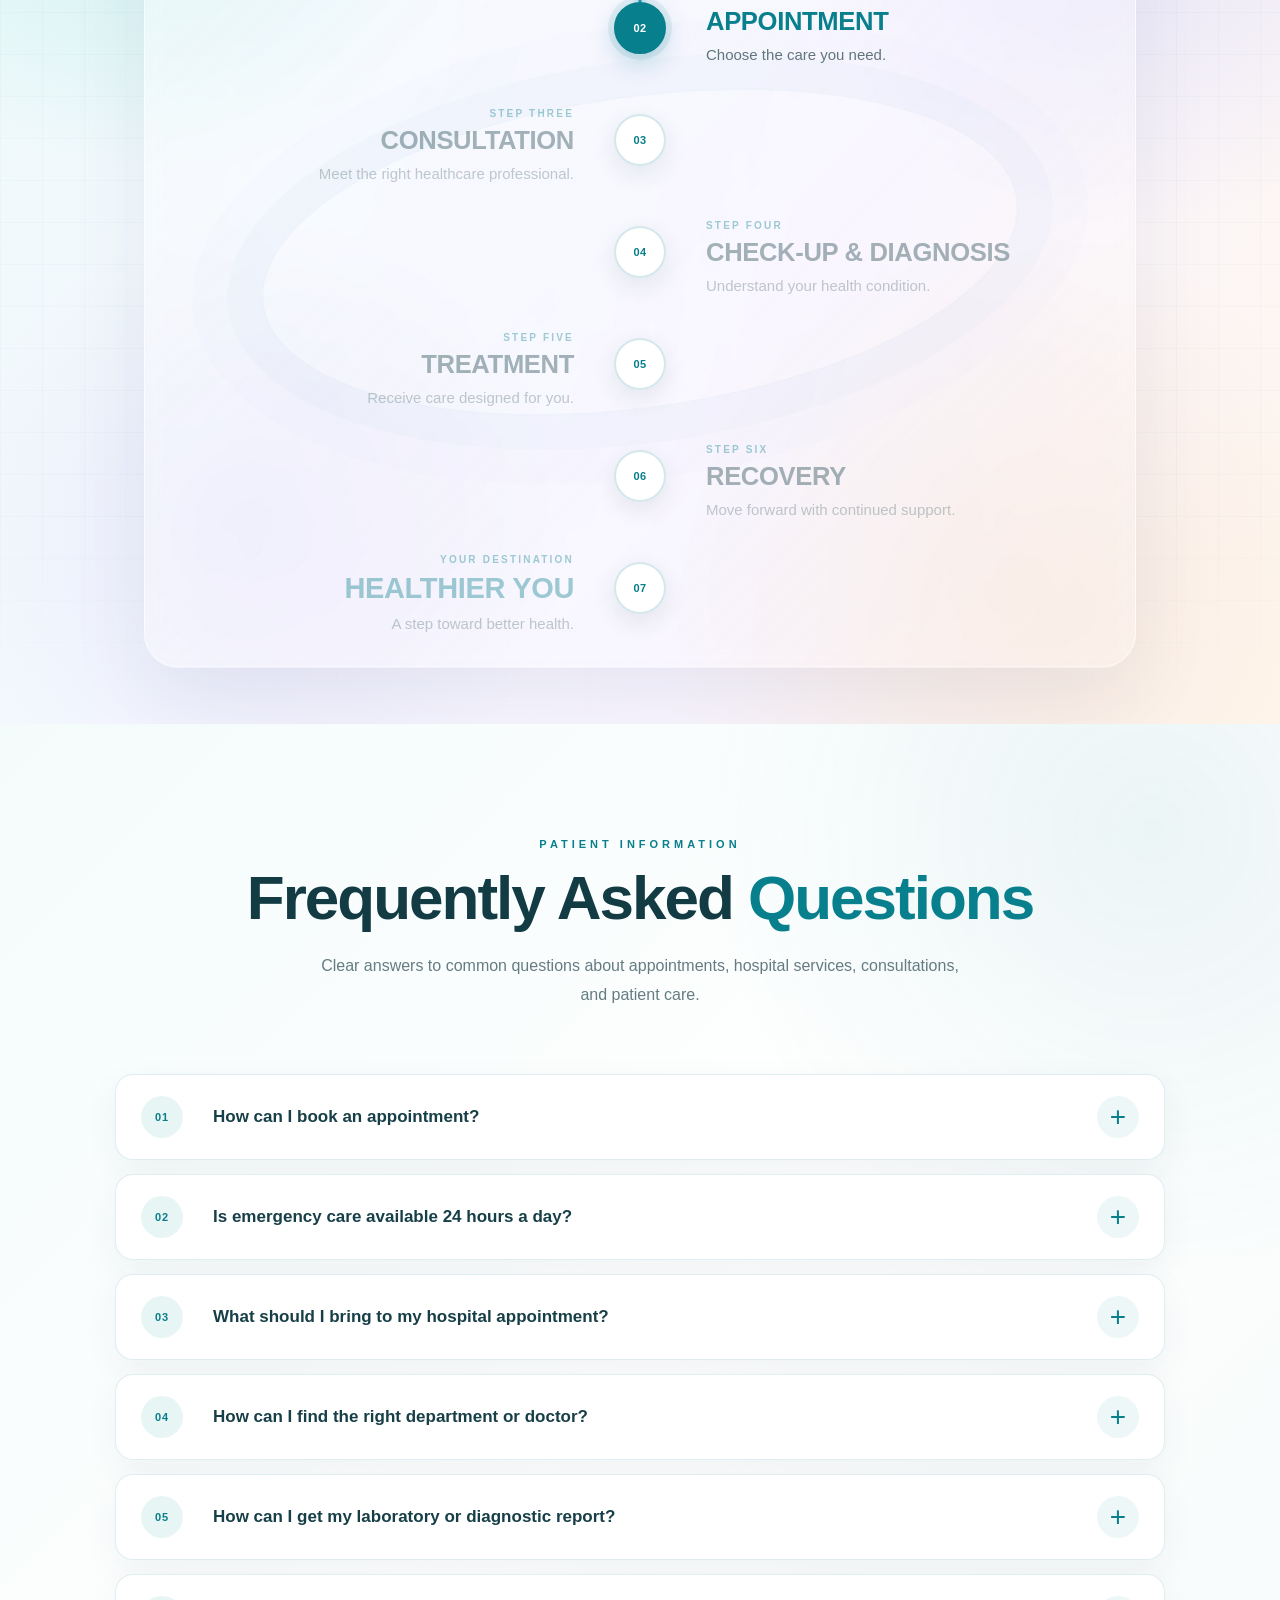
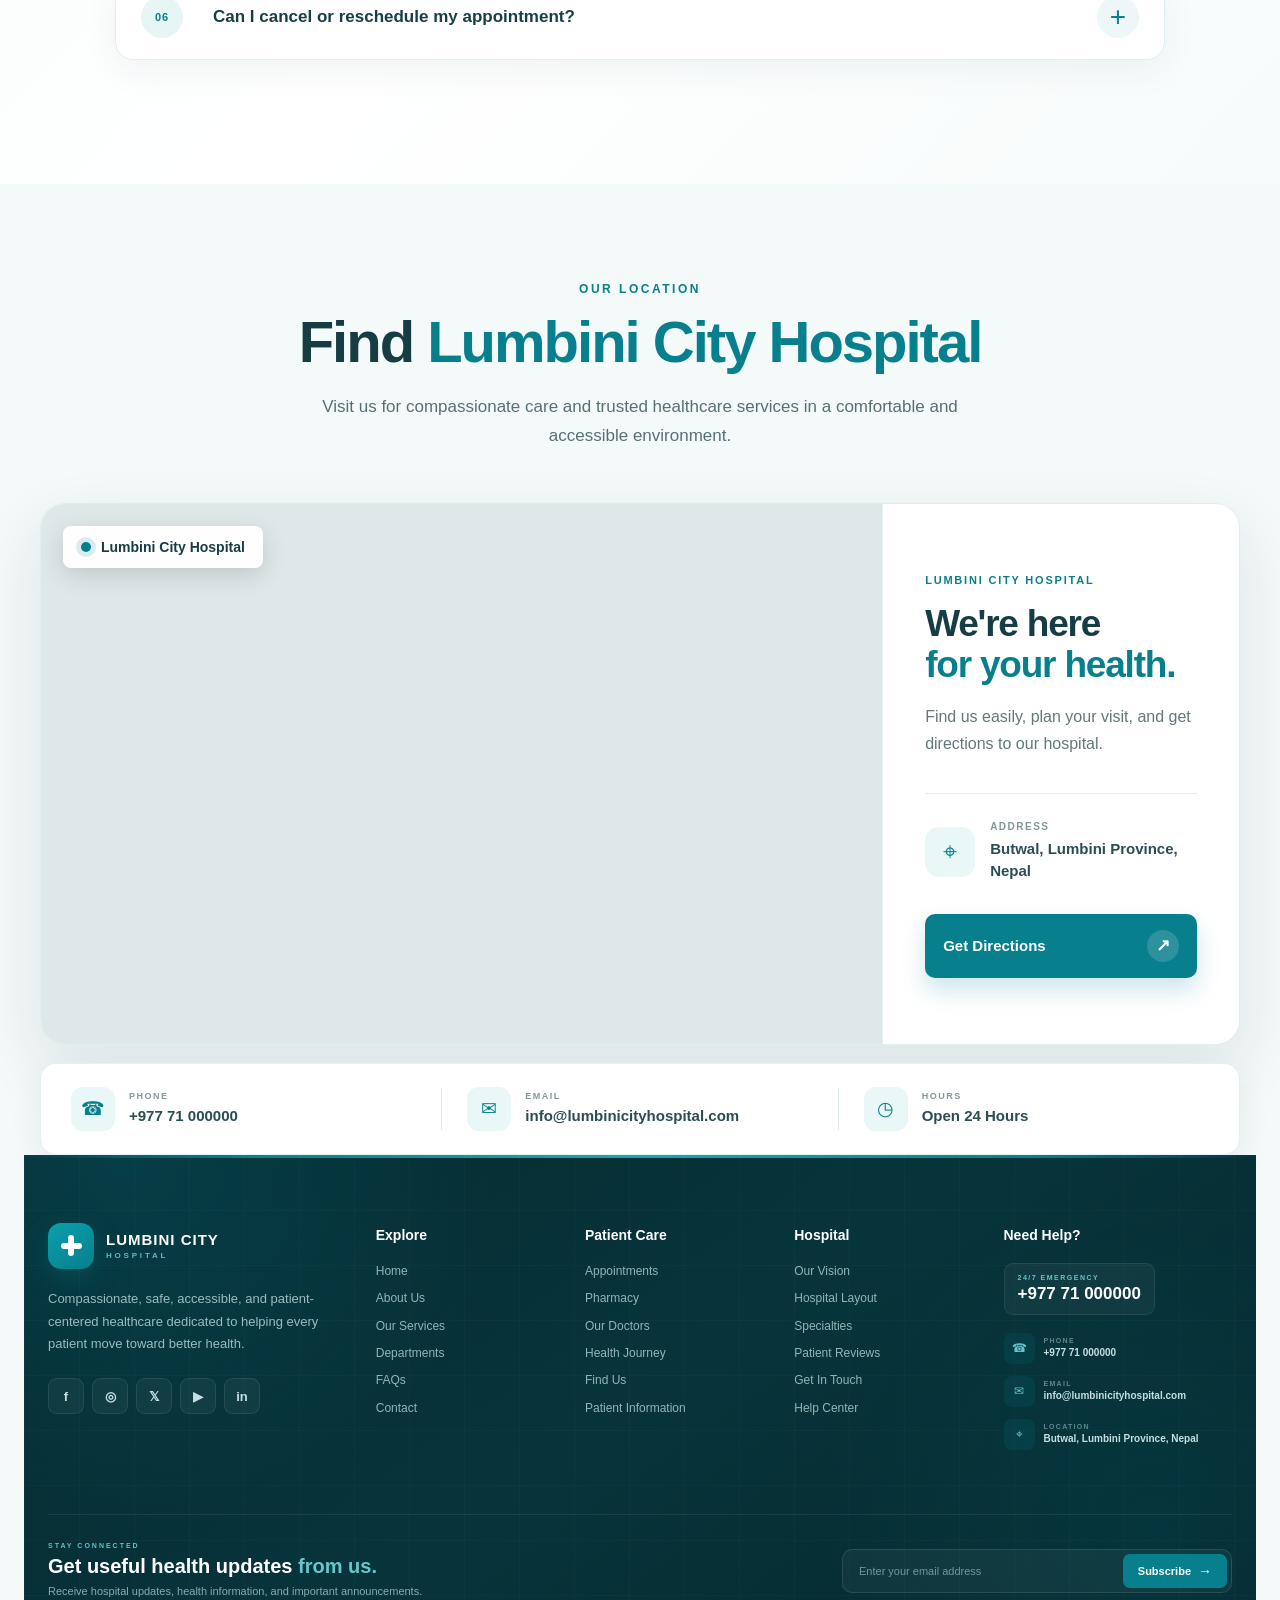
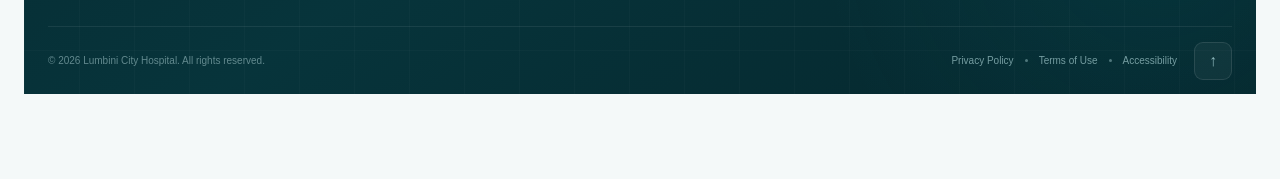
==== commit 9e0fa218: "Update website design" ====
--- a/index.html
+++ b/index.html
@@ -21,19 +21,38 @@
 
 
 
-<!-- =========================================================
-     LUMBINI CITY HOSPITAL - NAVBAR HTML
-
-     FINAL MOBILE MENU BEHAVIOR:
-     1. Desktop navbar remains unchanged
-     2. Mobile navbar has ☰ button
-     3. Clicking ☰ opens the left-side mobile menu
-     4. ☰ remains in the navbar
-     5. ONE X button appears inside the mobile menu
-     6. X closes the mobile menu
-     7. Mobile Login stays inside the mobile menu
-     8. No duplicate X button
+    <!-- =========================================================
+     LUMBINI CITY HOSPITAL — 5 SECOND INTRO
 ========================================================= -->
+
+<div class="hospital-intro" id="hospitalIntro">
+
+    <div class="intro-glow intro-glow-one"></div>
+    <div class="intro-glow intro-glow-two"></div>
+
+    <div class="intro-content">
+
+        <div class="intro-logo-wrap">
+            <div class="intro-ring"></div>
+            <div class="intro-ring intro-ring-two"></div>
+
+            <img
+                src="image/logo-removebg-preview.png"
+                alt="Lumbini City Hospital Logo"
+                class="intro-logo"
+            />
+        </div>
+
+        <div class="intro-text">
+            <h1>LUMBINI CITY HOSPITAL</h1>
+            <p>Compassionate Care, Better Health</p>
+        </div>
+
+        <div class="intro-line"></div>
+
+    </div>
+
+</div>
 
 
 <!-- =========================================================
@@ -184,9 +203,7 @@
         <!-- =================================================
              MOBILE MENU CLOSE BUTTON
 
-             THIS IS THE ONLY X BUTTON.
-
-             It appears INSIDE the left-side menu.
+        
         ================================================== -->
 
         <button
@@ -1483,8 +1500,7 @@
                     <div class="specialist-photo">
 
                         <img
-                            src="image/doctor1-removebg-preview (1).png"
-                            alt="Dr. Anish Sharma">
+                            src="image/doctor8-removebg-preview.png">
 
                         <div class="specialist-department">
 
@@ -1647,7 +1663,7 @@
                     <div class="specialist-photo">
 
                         <img
-                            src="image/doctor_6-removebg-preview.png"
+                            src="image/doctor1-removebg-preview (1).png"
                             alt="Dr. Nisha Gurung">
 
                         <div class="specialist-department">
--- a/style.css
+++ b/style.css
@@ -4601,79 +4601,6 @@
         font-size: 12.5px;
     }
 }
-
-
-
-
-
-
-
-
-
-
-
-
-
-
-
-
-
-
-
-
-
-
-
-
-
-
-
-
-
-
-
-
-
-
-
-
-
-
-
-
-
-
-
-
-
-
-
-
-
-
-
-
-
-
-
-
-
-
-
-
-
-
-
-
-
-
-
-
-
-
-
-
-
 
 
 
@@ -7272,21 +7199,59 @@
 }
 
 
-/* =========================================================
-   REDUCED MOTION
-   ========================================================= */
-
-@media (prefers-reduced-motion: reduce) {
-
-    .departments-section.department-scroll,
-    .departments-section.department-scroll .departments-header,
-    .departments-section.department-scroll .body-medical-map {
-        opacity: 1 !important;
-        clip-path: none !important;
-        transform: none !important;
-        transition: none !important;
-    }
-}
+
+
+
+
+
+
+
+
+
+
+
+
+
+
+
+
+
+
+
+
+
+
+
+
+
+
+
+
+
+
+
+
+
+
+
+
+
+
+
+
+
+
+
+
+
+
+
+
+
+
+
+
+
 
 
 
@@ -14880,15 +14845,6 @@
 
 
 
-
-
-
-
-
-
-
-
-
 /* =========================================================
    LUMBINI CITY HOSPITAL
    PREMIUM FOOTER
@@ -14965,6 +14921,7 @@
     width: min(1240px, calc(100% - 48px));
     margin: 0 auto;
     padding: 68px 0 52px;
+
     display: grid;
     grid-template-columns:
         1.7fr
@@ -14972,6 +14929,7 @@
         1fr
         1fr
         1.35fr;
+
     gap: 40px;
 }
 
@@ -14996,16 +14954,20 @@
     width: 46px;
     height: 46px;
     flex-shrink: 0;
+
     display: flex;
     align-items: center;
     justify-content: center;
+
     border-radius: 13px;
+
     background:
         linear-gradient(
             145deg,
             #0aa0ac,
             #087f8c
         );
+
     box-shadow:
         0 9px 26px rgba(8,127,140,.28);
 }
@@ -15071,17 +15033,24 @@
 .footer-socials a {
     width: 36px;
     height: 36px;
+
     display: flex;
     align-items: center;
     justify-content: center;
+
     flex-shrink: 0;
+
     border-radius: 9px;
     border: 1px solid rgba(255,255,255,.09);
+
     background: rgba(255,255,255,.045);
+
     color: #c5dfe2;
     text-decoration: none;
+
     font-size: 13px;
     font-weight: 700;
+
     transition:
         transform .3s ease,
         background .3s ease,
@@ -15105,6 +15074,7 @@
     display: flex;
     flex-direction: column;
     align-items: flex-start;
+    min-width: 0;
 }
 
 .footer-column h3,
@@ -15118,11 +15088,16 @@
 .footer-column a {
     position: relative;
     margin-bottom: 10px;
+
     color: #91b5b9;
+
     font-size: 12px;
     line-height: 1.45;
+
     text-decoration: none;
+
     white-space: nowrap;
+
     transition:
         color .25s ease,
         transform .25s ease;
@@ -15138,19 +15113,28 @@
    CONTACT
 ========================================================= */
 
+.footer-contact {
+    min-width: 0;
+}
+
 .footer-emergency {
     display: inline-block;
+
     margin-bottom: 18px;
     padding: 10px 13px;
+
     border-radius: 9px;
     border: 1px solid rgba(255,255,255,.08);
+
     background: rgba(255,255,255,.045);
 }
 
 .footer-emergency span {
     display: block;
     margin-bottom: 3px;
+
     color: #68c2c9;
+
     font-size: 7px;
     font-weight: 900;
     letter-spacing: 1.5px;
@@ -15167,18 +15151,25 @@
     align-items: center;
     gap: 9px;
     margin-bottom: 12px;
+
+    min-width: 0;
 }
 
 .footer-contact-icon {
     width: 31px;
     height: 31px;
+
     flex-shrink: 0;
+
     display: flex;
     align-items: center;
     justify-content: center;
+
     border-radius: 8px;
+
     background: rgba(8,127,140,.15);
     color: #69c4ca;
+
     font-size: 12px;
 }
 
@@ -15186,6 +15177,8 @@
     display: flex;
     flex-direction: column;
     gap: 2px;
+
+    min-width: 0;
 }
 
 .footer-contact-item small {
@@ -15200,6 +15193,9 @@
     font-size: 10px;
     font-weight: 650;
     line-height: 1.35;
+
+    overflow-wrap: anywhere;
+    word-break: normal;
 }
 
 
@@ -15210,13 +15206,18 @@
 .footer-newsletter {
     position: relative;
     z-index: 2;
+
     width: min(1240px, calc(100% - 48px));
+
     margin: 0 auto;
     padding: 27px 0;
+
     display: flex;
     align-items: center;
     justify-content: space-between;
+
     gap: 30px;
+
     border-top: 1px solid rgba(255,255,255,.075);
     border-bottom: 1px solid rgba(255,255,255,.075);
 }
@@ -15228,7 +15229,9 @@
 .newsletter-label {
     display: block;
     margin-bottom: 6px;
+
     color: #5fc1c8;
+
     font-size: 7px;
     font-weight: 900;
     letter-spacing: 2px;
@@ -15236,7 +15239,9 @@
 
 .newsletter-content h3 {
     margin: 0;
+
     color: #fff;
+
     font-size: 20px;
     font-weight: 750;
 }
@@ -15247,28 +15252,40 @@
 
 .newsletter-content p {
     margin: 5px 0 0;
+
     color: #82aeb2;
+
     font-size: 11px;
+    line-height: 1.5;
 }
 
 .newsletter-form {
     width: 390px;
+
     flex-shrink: 0;
+
     display: flex;
+
     padding: 4px;
+
     border: 1px solid rgba(255,255,255,.10);
     border-radius: 10px;
+
     background: rgba(255,255,255,.045);
 }
 
 .newsletter-form input {
     min-width: 0;
     flex: 1;
+
     padding: 11px 12px;
+
     border: 0;
     outline: 0;
+
     background: transparent;
     color: #fff;
+
     font-family: inherit;
     font-size: 11px;
 }
@@ -15279,18 +15296,25 @@
 
 .newsletter-form button {
     flex-shrink: 0;
+
     padding: 0 15px;
+
     display: flex;
     align-items: center;
     gap: 7px;
+
     border: 0;
     border-radius: 7px;
+
     background: #087f8c;
     color: #fff;
+
     font-family: inherit;
     font-size: 11px;
     font-weight: 750;
+
     cursor: pointer;
+
     transition:
         background .25s ease,
         transform .25s ease;
@@ -15313,20 +15337,28 @@
 .footer-bottom {
     position: relative;
     z-index: 2;
+
     width: min(1240px, calc(100% - 48px));
+
     min-height: 67px;
+
     margin: 0 auto;
+
     padding-right: 55px;
+
     display: flex;
     align-items: center;
     justify-content: space-between;
+
     gap: 20px;
+
     box-sizing: border-box;
 }
 
 .footer-copyright {
     color: #62898e;
     font-size: 10px;
+    line-height: 1.5;
 }
 
 .footer-legal {
@@ -15337,8 +15369,11 @@
 
 .footer-legal a {
     color: #759da1;
+
     font-size: 10px;
+
     text-decoration: none;
+
     transition: color .25s ease;
 }
 
@@ -15349,6 +15384,9 @@
 .footer-legal span {
     width: 3px;
     height: 3px;
+
+    flex-shrink: 0;
+
     border-radius: 50%;
     background: #4f777c;
 }
@@ -15360,20 +15398,30 @@
 
 .back-top {
     position: absolute;
+
     right: 0;
     top: 50%;
+
     width: 38px;
     height: 38px;
+
     display: flex;
     align-items: center;
     justify-content: center;
+
     border: 1px solid rgba(255,255,255,.10);
     border-radius: 9px;
+
     background: rgba(255,255,255,.045);
+
     color: #8db6ba;
+
     font-size: 16px;
+
     cursor: pointer;
+
     transform: translateY(-50%);
+
     transition:
         background .3s ease,
         color .3s ease,
@@ -15385,6 +15433,7 @@
     background: #087f8c;
     color: #fff;
     border-color: #087f8c;
+
     transform: translateY(-55%);
 }
 
@@ -15400,6 +15449,7 @@
             1.5fr
             1fr
             1fr;
+
         gap: 35px;
     }
 
@@ -15411,43 +15461,436 @@
 
 /* =========================================================
    MOBILE
-   SAME DESIGN — COMPACT
+   READABLE + NO OVERFLOW
 ========================================================= */
 
 @media (max-width: 700px) {
+
+    .footer-main {
+        width: calc(100% - 30px);
+
+        padding: 48px 0 38px;
+
+        display: grid;
+
+        grid-template-columns: 1fr 1fr;
+
+        grid-template-areas:
+            "brand brand"
+            "explore patient"
+            "hospital contact";
+
+        gap: 36px 24px;
+
+        margin: 0 auto;
+    }
+
+
+    /* =====================================================
+       BRAND
+    ===================================================== */
+
+    .footer-brand {
+        grid-area: brand;
+
+        width: 100%;
+        max-width: 100%;
+
+        min-width: 0;
+    }
+
+    .footer-logo {
+        gap: 10px;
+        margin-bottom: 16px;
+    }
+
+    .footer-logo-mark {
+        width: 42px;
+        height: 42px;
+        border-radius: 10px;
+    }
+
+    .footer-logo-mark::before {
+        width: 19px;
+        height: 5px;
+    }
+
+    .footer-logo-mark::after {
+        width: 5px;
+        height: 19px;
+    }
+
+    .footer-logo strong {
+        font-size: 14px;
+        line-height: 1.2;
+    }
+
+    .footer-logo small {
+        font-size: 7px;
+        letter-spacing: 2px;
+    }
+
+    .footer-description {
+        max-width: 470px;
+
+        font-size: 12px;
+        line-height: 1.7;
+
+        overflow-wrap: anywhere;
+    }
+
+    .footer-socials {
+        margin-top: 18px;
+        gap: 8px;
+    }
+
+    .footer-socials a {
+        width: 34px;
+        height: 34px;
+
+        border-radius: 8px;
+
+        font-size: 12px;
+    }
+
+
+    /* =====================================================
+       EXPLORE
+    ===================================================== */
+
+    .footer-main .footer-column:nth-child(2) {
+        grid-area: explore;
+        min-width: 0;
+        width: 100%;
+    }
+
+
+    /* =====================================================
+       PATIENT
+    ===================================================== */
+
+    .footer-main .footer-column:nth-child(3) {
+        grid-area: patient;
+        min-width: 0;
+        width: 100%;
+    }
+
+
+    /* =====================================================
+       HOSPITAL
+    ===================================================== */
+
+    .footer-main .footer-column:nth-child(4) {
+        grid-area: hospital;
+        min-width: 0;
+        width: 100%;
+    }
+
+
+    /* =====================================================
+       CONTACT
+    ===================================================== */
+
+    .footer-contact {
+        grid-area: contact;
+
+        min-width: 0;
+        width: 100%;
+
+        padding: 0;
+        border: 0;
+    }
+
+
+    /* =====================================================
+       HEADINGS
+    ===================================================== */
+
+    .footer-column h3,
+    .footer-contact h3 {
+        margin: 0 0 16px;
+
+        font-size: 14px;
+        line-height: 1.3;
+
+        white-space: normal;
+    }
+
+
+    /* =====================================================
+       FOOTER LINKS
+    ===================================================== */
+
+    .footer-column a {
+        display: block;
+
+        width: 100%;
+
+        margin-bottom: 11px;
+
+        color: #9abcc0;
+
+        font-size: 12px;
+        line-height: 1.5;
+
+        white-space: normal;
+
+        overflow-wrap: anywhere;
+        word-break: normal;
+    }
+
+    .footer-column a:hover {
+        transform: translateX(3px);
+    }
+
+
+    /* =====================================================
+       EMERGENCY
+    ===================================================== */
+
+    .footer-emergency {
+        display: block;
+
+        width: 100%;
+        max-width: 100%;
+
+        box-sizing: border-box;
+
+        margin-bottom: 14px;
+
+        padding: 10px 11px;
+
+        border-radius: 8px;
+    }
+
+    .footer-emergency span {
+        margin-bottom: 4px;
+
+        font-size: 7px;
+        line-height: 1.3;
+    }
+
+    .footer-emergency strong {
+        font-size: 15px;
+        line-height: 1.2;
+    }
+
+
+    /* =====================================================
+       CONTACT ITEMS
+    ===================================================== */
+
+    .footer-contact-item {
+        width: 100%;
+        min-width: 0;
+
+        align-items: flex-start;
+
+        gap: 8px;
+
+        margin-bottom: 13px;
+    }
+
+    .footer-contact-icon {
+        width: 30px;
+        height: 30px;
+
+        flex-shrink: 0;
+
+        border-radius: 7px;
+
+        font-size: 10px;
+    }
+
+    .footer-contact-item div {
+        flex: 1;
+
+        min-width: 0;
+        max-width: 100%;
+    }
+
+    .footer-contact-item small {
+        margin-bottom: 2px;
+
+        font-size: 7px;
+        line-height: 1.3;
+
+        letter-spacing: 1px;
+    }
+
+    .footer-contact-item strong {
+        display: block;
+
+        max-width: 100%;
+
+        color: #c6dfe1;
+
+        font-size: 10.5px;
+        line-height: 1.45;
+
+        overflow-wrap: anywhere;
+        word-break: normal;
+    }
+
+
+    /* =====================================================
+       NEWSLETTER
+    ===================================================== */
+
+    .footer-newsletter {
+        width: calc(100% - 30px);
+
+        padding: 26px 0;
+
+        display: grid;
+
+        grid-template-columns: 1fr;
+
+        gap: 16px;
+    }
+
+    .newsletter-label {
+        margin-bottom: 7px;
+
+        font-size: 8px;
+        letter-spacing: 1.7px;
+    }
+
+    .newsletter-content h3 {
+        font-size: 20px;
+        line-height: 1.35;
+    }
+
+    .newsletter-content p {
+        margin-top: 7px;
+
+        font-size: 11px;
+        line-height: 1.6;
+
+        overflow-wrap: anywhere;
+    }
+
+    .newsletter-form {
+        width: 100%;
+
+        min-width: 0;
+
+        padding: 4px;
+
+        box-sizing: border-box;
+
+        border-radius: 9px;
+    }
+
+    .newsletter-form input {
+        min-width: 0;
+
+        padding: 12px 11px;
+
+        font-size: 11px;
+    }
+
+    .newsletter-form button {
+        padding: 0 14px;
+
+        font-size: 10.5px;
+    }
+
+    .newsletter-form button span {
+        font-size: 13px;
+    }
+
+
+    /* =====================================================
+       BOTTOM
+    ===================================================== */
+
+    .footer-bottom {
+        width: calc(100% - 30px);
+
+        min-height: 70px;
+
+        padding-right: 43px;
+
+        display: flex;
+
+        align-items: center;
+        justify-content: space-between;
+
+        gap: 14px;
+
+        box-sizing: border-box;
+    }
+
+    .footer-copyright {
+        min-width: 0;
+
+        font-size: 10px;
+        line-height: 1.5;
+
+        overflow-wrap: anywhere;
+    }
+
+    .footer-legal {
+        flex-shrink: 0;
+
+        gap: 8px;
+    }
+
+    .footer-legal a {
+        font-size: 10px;
+        white-space: nowrap;
+    }
+
+    .footer-legal span {
+        width: 3px;
+        height: 3px;
+    }
+
+    .back-top {
+        width: 32px;
+        height: 32px;
+
+        border-radius: 7px;
+
+        font-size: 13px;
+    }
+}
+
+
+/* =========================================================
+   SMALL PHONES
+   400px AND BELOW
+========================================================= */
+
+@media (max-width: 400px) {
 
     .footer-main {
         width: calc(100% - 24px);
-        padding: 48px 0 34px;
-        display: grid;
-        grid-template-columns:
-            1.45fr
-            1fr
-            1fr;
+
+        padding: 42px 0 34px;
+
+        grid-template-columns: 1fr 1fr;
+
         grid-template-areas:
-            "brand explore patient"
-            "brand hospital contact";
-        gap: 30px 18px;
-        margin: 0 auto;
+            "brand brand"
+            "explore patient"
+            "hospital contact";
+
+        gap: 32px 16px;
     }
 
 
     /* BRAND */
-
-    .footer-brand {
-        grid-area: brand;
-        max-width: 100%;
-    }
 
     .footer-logo {
         gap: 9px;
-        margin-bottom: 14px;
+        margin-bottom: 15px;
     }
 
     .footer-logo-mark {
         width: 40px;
         height: 40px;
-        border-radius: 10px;
     }
 
     .footer-logo-mark::before {
@@ -15461,151 +15904,130 @@
     }
 
     .footer-logo strong {
-        font-size: 12px;
+        font-size: 13px;
     }
 
     .footer-logo small {
         font-size: 6.5px;
-        letter-spacing: 2px;
+        letter-spacing: 1.8px;
     }
 
     .footer-description {
-        font-size: 10.5px;
-        line-height: 1.65;
+        font-size: 11px;
+        line-height: 1.7;
     }
 
     .footer-socials {
         margin-top: 16px;
-        gap: 6px;
+        gap: 7px;
     }
 
     .footer-socials a {
-        width: 30px;
-        height: 30px;
-        border-radius: 7px;
-        font-size: 10px;
-    }
-
-
-    /* EXPLORE */
-
-    .footer-main .footer-column:nth-child(2) {
-        grid-area: explore;
-    }
-
-
-    /* PATIENT */
-
-    .footer-main .footer-column:nth-child(3) {
-        grid-area: patient;
-    }
-
-
-    /* HOSPITAL */
-
-    .footer-main .footer-column:nth-child(4) {
-        grid-area: hospital;
-    }
-
-
-    /* CONTACT */
-
-    .footer-contact {
-        grid-area: contact;
-        padding: 0;
-        border: 0;
-    }
+        width: 32px;
+        height: 32px;
+
+        font-size: 11px;
+    }
+
+
+    /* HEADINGS */
 
     .footer-column h3,
     .footer-contact h3 {
-        margin: 0 0 13px;
+        margin-bottom: 14px;
+
+        font-size: 13px;
+    }
+
+
+    /* LINKS */
+
+    .footer-column a {
+        margin-bottom: 10px;
+
         font-size: 11px;
-    }
-
-    .footer-column a {
-        margin-bottom: 8px;
+        line-height: 1.5;
+    }
+
+
+    /* EMERGENCY */
+
+    .footer-emergency {
+        padding: 9px 10px;
+        margin-bottom: 13px;
+    }
+
+    .footer-emergency span {
+        font-size: 6.5px;
+    }
+
+    .footer-emergency strong {
+        font-size: 14px;
+    }
+
+
+    /* CONTACT */
+
+    .footer-contact-item {
+        gap: 7px;
+        margin-bottom: 11px;
+    }
+
+    .footer-contact-icon {
+        width: 28px;
+        height: 28px;
+
+        font-size: 9px;
+    }
+
+    .footer-contact-item small {
+        font-size: 6px;
+    }
+
+    .footer-contact-item strong {
         font-size: 9.5px;
         line-height: 1.45;
     }
 
 
-    /* CONTACT */
-
-    .footer-emergency {
-        margin-bottom: 11px;
-        padding: 8px 10px;
-        border-radius: 7px;
-    }
-
-    .footer-emergency span {
-        margin-bottom: 2px;
-        font-size: 5.5px;
-    }
-
-    .footer-emergency strong {
-        font-size: 12px;
-    }
-
-    .footer-contact-item {
-        gap: 6px;
-        margin-bottom: 9px;
-    }
-
-    .footer-contact-icon {
-        width: 26px;
-        height: 26px;
-        border-radius: 6px;
-        font-size: 9px;
-    }
-
-    .footer-contact-item small {
-        font-size: 5.5px;
-    }
-
-    .footer-contact-item strong {
-        font-size: 8px;
-        line-height: 1.35;
-    }
-
-
     /* NEWSLETTER */
 
     .footer-newsletter {
         width: calc(100% - 24px);
-        padding: 21px 0;
-        display: grid;
-        grid-template-columns: 1fr;
-        gap: 13px;
+
+        padding: 23px 0;
+
+        gap: 15px;
     }
 
     .newsletter-label {
-        font-size: 6.5px;
+        font-size: 7px;
     }
 
     .newsletter-content h3 {
-        font-size: 16px;
-        line-height: 1.3;
+        font-size: 18px;
+        line-height: 1.35;
     }
 
     .newsletter-content p {
-        margin-top: 5px;
-        font-size: 9px;
-        line-height: 1.5;
+        font-size: 10px;
+        line-height: 1.55;
     }
 
     .newsletter-form {
-        width: 100%;
         padding: 3px;
     }
 
     .newsletter-form input {
-        padding: 10px;
-        font-size: 9px;
+        padding: 11px 9px;
+
+        font-size: 10px;
     }
 
     .newsletter-form button {
-        padding: 0 12px;
-        font-size: 9px;
+        padding: 0 11px;
+
+        font-size: 9.5px;
     }
 
     .newsletter-form button span {
@@ -15617,120 +16039,125 @@
 
     .footer-bottom {
         width: calc(100% - 24px);
-        min-height: 58px;
-        padding-right: 42px;
-        display: flex;
-        align-items: center;
-        justify-content: space-between;
-        gap: 10px;
+
+        min-height: 64px;
+
+        padding-right: 39px;
+
+        gap: 9px;
     }
 
     .footer-copyright {
-        font-size: 8px;
+        font-size: 9px;
+        line-height: 1.45;
     }
 
     .footer-legal {
-        gap: 7px;
+        gap: 6px;
     }
 
     .footer-legal a {
-        font-size: 8px;
-    }
-
-    .footer-legal span {
-        width: 2px;
-        height: 2px;
+        font-size: 9px;
     }
 
     .back-top {
         width: 30px;
         height: 30px;
-        border-radius: 7px;
+
         font-size: 12px;
     }
 }
 
 
 /* =========================================================
-   SMALL PHONES
-========================================================= */
-
-@media (max-width: 400px) {
+   VERY SMALL PHONES
+   340px AND BELOW
+========================================================= */
+
+@media (max-width: 340px) {
 
     .footer-main {
-        padding-top: 40px;
-        padding-bottom: 30px;
-        grid-template-columns:
-            1.4fr
-            1fr
-            1fr;
-        gap: 25px 13px;
+        width: calc(100% - 22px);
+
+        grid-template-columns: 1fr;
+
+        grid-template-areas:
+            "brand"
+            "explore"
+            "patient"
+            "hospital"
+            "contact";
+
+        gap: 28px;
     }
 
     .footer-description {
+        font-size: 11px;
+    }
+
+    .footer-column a {
+        font-size: 11px;
+    }
+
+    .footer-contact-item strong {
         font-size: 9.5px;
-        line-height: 1.6;
-    }
-
-    .footer-logo strong {
-        font-size: 11px;
-    }
-
-    .footer-logo small {
+    }
+
+    .footer-contact-item small {
         font-size: 6px;
     }
 
-    .footer-column h3,
-    .footer-contact h3 {
-        font-size: 10px;
-    }
-
-    .footer-column a {
-        font-size: 8.5px;
-        margin-bottom: 7px;
-    }
-
-    .footer-emergency strong {
-        font-size: 11.5px;
-    }
-
-    .footer-contact-item strong {
-        font-size: 7.5px;
-    }
-
-    .footer-contact-item small {
-        font-size: 5px;
-    }
-
-    .newsletter-content h3 {
-        font-size: 15px;
-    }
-
-    .newsletter-content p {
-        font-size: 8.5px;
-    }
-
-    .newsletter-form input {
-        font-size: 8.5px;
-    }
-
-    .newsletter-form button {
-        font-size: 8.5px;
+    .footer-newsletter {
+        width: calc(100% - 22px);
+    }
+
+    .footer-bottom {
+        width: calc(100% - 22px);
+
+        flex-direction: column;
+
+        align-items: flex-start;
+        justify-content: center;
+
+        padding-right: 39px;
+
+        min-height: 82px;
     }
 
     .footer-copyright {
-        font-size: 7.5px;
+        font-size: 9px;
+    }
+
+    .footer-legal {
+        margin-top: 2px;
     }
 
     .footer-legal a {
-        font-size: 7.5px;
-    }
-
-    .back-top {
-        width: 28px;
-        height: 28px;
-        font-size: 11px;
-    }
+        font-size: 9px;
+    }
+}
+
+
+/* =========================================================
+   PREVENT ANY FOOTER CONTENT FROM CAUSING HORIZONTAL SCROLL
+========================================================= */
+
+.hospital-footer,
+.hospital-footer * {
+    box-sizing: border-box;
+}
+
+.hospital-footer img,
+.hospital-footer svg {
+    max-width: 100%;
+}
+
+.hospital-footer p,
+.hospital-footer h3,
+.hospital-footer strong,
+.hospital-footer small,
+.hospital-footer a {
+    max-width: 100%;
 }
 
 
@@ -16075,42 +16502,10 @@
 
 
 
-
-
-
-
-
-
-
-
-
-
-
-
-
-
-
-
-
-
-
-
-
-
-
-
-
-
-
-
-
-
-
-
 /* =========================================================
    LUMBINI CITY HOSPITAL
-   APPOINTMENT MODAL
-   PREMIUM / CLEAN / READABLE DESIGN
+   APPOINTMENT MODAL — FULL COLOUR DESIGN
+   Responsive + Readable Mobile Version
 ========================================================= */
 
 .appointment-modal {
@@ -16133,11 +16528,6 @@
         visibility 0.35s ease;
 }
 
-
-/* =========================================================
-   ACTIVE MODAL
-========================================================= */
-
 .appointment-modal.active {
     opacity: 1;
     visibility: visible;
@@ -16146,14 +16536,25 @@
 
 
 /* =========================================================
-   BACKGROUND OVERLAY
+   OVERLAY
 ========================================================= */
 
 .appointment-modal-overlay {
     position: absolute;
     inset: 0;
 
-    background: rgba(12, 30, 44, 0.62);
+    background:
+        radial-gradient(
+            circle at 15% 10%,
+            rgba(8, 167, 223, .25),
+            transparent 45%
+        ),
+        radial-gradient(
+            circle at 90% 90%,
+            rgba(255, 121, 0, .22),
+            transparent 45%
+        ),
+        rgba(8, 26, 38, 0.72);
 
     backdrop-filter: blur(9px);
     -webkit-backdrop-filter: blur(9px);
@@ -16161,7 +16562,7 @@
 
 
 /* =========================================================
-   MAIN MODAL
+   DIALOG
 ========================================================= */
 
 .appointment-modal-dialog {
@@ -16176,49 +16577,40 @@
 
     background: #ffffff;
 
-    border-radius: 24px;
+    border-radius: 28px;
 
     box-shadow:
-        0 35px 100px rgba(0, 0, 0, 0.30),
-        0 10px 35px rgba(16, 42, 67, 0.12);
-
-    transform:
-        translateY(35px)
-        scale(0.97);
+        0 40px 110px rgba(0, 0, 0, 0.40),
+        0 10px 35px rgba(16, 42, 67, 0.15);
+
+    transform: translateY(35px) scale(0.97);
 
     transition:
-        transform 0.45s cubic-bezier(0.4, 0, 0.2, 1);
+        transform 0.45s cubic-bezier(0.16, 1, 0.3, 1);
 
     scrollbar-width: thin;
     scrollbar-color: #08a7df transparent;
 }
 
-
 .appointment-modal.active .appointment-modal-dialog {
-    transform:
-        translateY(0)
-        scale(1);
-}
-
+    transform: translateY(0) scale(1);
+}
 
 .appointment-modal-dialog::-webkit-scrollbar {
     width: 8px;
 }
 
-
 .appointment-modal-dialog::-webkit-scrollbar-track {
     background: transparent;
 }
-
 
 .appointment-modal-dialog::-webkit-scrollbar-thumb {
     background: #08a7df;
     border-radius: 20px;
 }
 
-
 .appointment-modal-dialog::-webkit-scrollbar-thumb:hover {
-    background: #087ba3;
+    background: #ff7900;
 }
 
 
@@ -16230,7 +16622,6 @@
     position: absolute;
     top: 22px;
     right: 22px;
-
     z-index: 30;
 
     width: 46px;
@@ -16239,8 +16630,8 @@
     border: 0;
     border-radius: 50%;
 
-    background: #f1f5f7;
-    color: #17364f;
+    background: #ffffff;
+    color: #102a43;
 
     display: flex;
     align-items: center;
@@ -16249,6 +16640,9 @@
     font-size: 20px;
 
     cursor: pointer;
+
+    box-shadow:
+        0 8px 22px rgba(0, 0, 0, 0.22);
 
     transition:
         background 0.3s ease,
@@ -16257,7 +16651,6 @@
         box-shadow 0.3s ease;
 }
 
-
 .appointment-modal-close:hover {
     background: #ff7900;
     color: #ffffff;
@@ -16265,7 +16658,7 @@
     transform: rotate(90deg);
 
     box-shadow:
-        0 8px 20px rgba(255, 121, 0, 0.20);
+        0 10px 24px rgba(255, 121, 0, 0.45);
 }
 
 
@@ -16277,7 +16670,6 @@
     display: block;
 }
 
-
 .appointment-form-view[hidden] {
     display: none;
 }
@@ -16295,20 +16687,68 @@
 
     gap: 22px;
 
-    padding:
-        42px
-        80px
-        32px
-        50px;
+    padding: 44px 80px 40px 50px;
+
+    overflow: hidden;
+
+    background:
+        radial-gradient(
+            circle at 100% 0%,
+            rgba(255, 121, 0, .55),
+            transparent 45%
+        ),
+        radial-gradient(
+            circle at 0% 100%,
+            rgba(97, 210, 243, .3),
+            transparent 45%
+        ),
+        linear-gradient(
+            135deg,
+            #0d2b3a 0%,
+            #075d7c 100%
+        );
+}
+
+.appointment-modal-header::before {
+    content: "";
+
+    position: absolute;
+
+    right: 90px;
+    bottom: -70px;
+
+    width: 190px;
+    height: 190px;
+
+    border: 24px solid rgba(255, 255, 255, .07);
+    border-radius: 50%;
+
+    pointer-events: none;
+}
+
+.appointment-modal-header::after {
+    content: "";
+
+    position: absolute;
+
+    left: 0;
+    right: 0;
+    bottom: 0;
+
+    height: 5px;
 
     background:
         linear-gradient(
-            135deg,
-            #ffffff 0%,
-            #f8fcfe 100%
+            90deg,
+            #08a7df,
+            #ffc233,
+            #ff7900
         );
-
-    border-bottom: 1px solid #e6edf0;
+}
+
+.appointment-modal-header > * {
+    position: relative;
+    z-index: 1;
 }
 
 
@@ -16317,25 +16757,26 @@
 ========================================================= */
 
 .appointment-header-icon {
-    width: 70px;
-    height: 70px;
+    width: 74px;
+    height: 74px;
 
     flex-shrink: 0;
 
-    border-radius: 18px;
-
-    background: rgba(8, 167, 223, 0.10);
-
+    border-radius: 22px;
+
+    background: #ffffff;
     color: #08a7df;
 
     display: flex;
     align-items: center;
     justify-content: center;
 
-    font-size: 29px;
+    font-size: 30px;
 
     box-shadow:
-        inset 0 0 0 1px rgba(8, 167, 223, 0.08);
+        0 16px 34px rgba(0, 0, 0, 0.28);
+
+    transform: rotate(-4deg);
 }
 
 
@@ -16344,35 +16785,37 @@
 ========================================================= */
 
 .appointment-header-label {
-    display: block;
-
-    margin-bottom: 7px;
-
-    color: #08a7df;
-
-    font-size: 12px;
+    display: inline-block;
+
+    margin-bottom: 10px;
+    padding: 5px 13px;
+
+    background: #ff7900;
+    color: #ffffff;
+
+    border-radius: 99px;
+
+    font-size: 11px;
     font-weight: 800;
 
     letter-spacing: 2px;
 }
-
 
 .appointment-modal-header h2 {
     margin: 0 0 8px;
 
-    color: #102a43;
-
-    font-size: 32px;
+    color: #ffffff;
+
+    font-size: 34px;
     font-weight: 800;
 
     line-height: 1.2;
 }
-
 
 .appointment-modal-header p {
     margin: 0;
 
-    color: #667c8b;
+    color: rgba(255, 255, 255, 0.82);
 
     font-size: 15px;
     line-height: 1.65;
@@ -16384,10 +16827,20 @@
 ========================================================= */
 
 #appointmentForm {
-    padding:
-        38px
-        50px
-        48px;
+    padding: 38px 50px 48px;
+
+    background:
+        radial-gradient(
+            circle at 100% 0%,
+            rgba(8, 167, 223, .07),
+            transparent 40%
+        ),
+        radial-gradient(
+            circle at 0% 100%,
+            rgba(255, 121, 0, .06),
+            transparent 40%
+        ),
+        #ffffff;
 }
 
 
@@ -16396,58 +16849,90 @@
 ========================================================= */
 
 .appointment-form-section {
-    padding-bottom: 34px;
-
-    margin-bottom: 34px;
-
-    border-bottom: 1px solid #e8eef1;
-}
-
+    --sec: #08a7df;
+    --sec-soft: #e3f5fb;
+
+    position: relative;
+
+    padding: 28px 28px 32px;
+    margin-bottom: 26px;
+
+    background: #ffffff;
+
+    border: 1px solid #e3edf1;
+    border-top: 5px solid var(--sec);
+
+    border-radius: 20px;
+
+    box-shadow:
+        0 10px 30px rgba(16, 42, 67, .06);
+
+    min-width: 0;
+}
+
+.appointment-form-section:nth-of-type(2) {
+    --sec: #ff7900;
+    --sec-soft: #fff0e0;
+}
+
+.appointment-form-section:nth-of-type(3) {
+    --sec: #159957;
+    --sec-soft: #e2f7ec;
+}
+
+.appointment-form-section:nth-of-type(4) {
+    --sec: #6a4fc4;
+    --sec-soft: #ece6fb;
+}
 
 .appointment-section-heading {
     display: flex;
     align-items: flex-start;
 
     gap: 15px;
-
-    margin-bottom: 25px;
-}
-
+    margin-bottom: 26px;
+
+    min-width: 0;
+}
 
 .appointment-section-heading > span {
-    width: 40px;
-    height: 40px;
+    width: 44px;
+    height: 44px;
 
     flex-shrink: 0;
 
-    border-radius: 11px;
-
-    background: #08a7df;
+    border-radius: 14px;
+
+    background: var(--sec);
     color: #ffffff;
 
     display: flex;
     align-items: center;
     justify-content: center;
 
-    font-size: 13px;
+    font-size: 14px;
     font-weight: 800;
 
     box-shadow:
-        0 5px 15px rgba(8, 167, 223, 0.18);
-}
-
+        0 10px 22px color-mix(
+            in srgb,
+            var(--sec) 40%,
+            transparent
+        );
+}
 
 .appointment-section-heading h3 {
     margin: 0 0 5px;
 
     color: #17364f;
 
-    font-size: 19px;
+    font-size: 20px;
     font-weight: 800;
 
     line-height: 1.3;
-}
-
+
+    overflow-wrap: anywhere;
+}
 
 .appointment-section-heading p {
     margin: 0;
@@ -16456,6 +16941,8 @@
 
     font-size: 13px;
     line-height: 1.6;
+
+    overflow-wrap: anywhere;
 }
 
 
@@ -16469,23 +16956,18 @@
     grid-template-columns:
         repeat(2, minmax(0, 1fr));
 
-    gap: 24px 24px;
-}
-
-
-/* =========================================================
-   FIELD
-========================================================= */
+    gap: 24px;
+
+    min-width: 0;
+}
 
 .appointment-field {
     min-width: 0;
 }
 
-
 .appointment-field-full {
     grid-column: 1 / -1;
 }
-
 
 .appointment-field > label {
     display: flex;
@@ -16498,24 +16980,29 @@
     color: #29485e;
 
     font-size: 14px;
-    font-weight: 700;
-}
-
+    font-weight: 800;
+
+    flex-wrap: wrap;
+}
 
 .appointment-field > label span {
     color: #ff7900;
-
     font-size: 14px;
 }
-
 
 .appointment-field > label small {
     margin-left: 4px;
 
+    padding: 2px 8px;
+
+    background: #eef3f6;
+
+    border-radius: 99px;
+
     color: #8b9ca6;
 
     font-size: 11px;
-    font-weight: 500;
+    font-weight: 600;
 }
 
 
@@ -16527,71 +17014,77 @@
     position: relative;
 
     width: 100%;
-}
-
+    min-width: 0;
+}
 
 .appointment-input-wrap > i {
     position: absolute;
 
     top: 50%;
-    left: 16px;
+    left: 9px;
 
     z-index: 2;
 
-    color: #7d919d;
-
-    font-size: 15px;
+    width: 34px;
+    height: 34px;
+
+    display: flex;
+    align-items: center;
+    justify-content: center;
+
+    background: var(--sec-soft);
+    color: var(--sec);
+
+    border-radius: 50%;
+
+    font-size: 14px;
 
     transform: translateY(-50%);
 
     pointer-events: none;
 
     transition:
-        color 0.25s ease;
-}
-
-
-/* =========================================================
-   INPUTS / SELECTS
+        background .25s ease,
+        color .25s ease;
+}
+
+
+/* =========================================================
+   INPUTS / SELECTS / TEXTAREA
 ========================================================= */
 
 .appointment-input-wrap input,
 .appointment-input-wrap select,
 .appointment-field textarea {
     width: 100%;
-
-    border: 1px solid #d8e3e8;
-
-    border-radius: 12px;
-
-    background: #fbfdfe;
-
+    max-width: 100%;
+
+    border: 2px solid #e3edf1;
+    border-radius: 14px;
+
+    background: #f7fbfc;
     color: #17364f;
 
     font-family: inherit;
-
     font-size: 14px;
+    font-weight: 500;
 
     outline: none;
 
     transition:
-        border-color 0.25s ease,
-        box-shadow 0.25s ease,
-        background 0.25s ease;
-}
-
+        border-color .25s ease,
+        box-shadow .25s ease,
+        background .25s ease;
+
+    box-sizing: border-box;
+}
 
 .appointment-input-wrap input,
 .appointment-input-wrap select {
-    height: 52px;
-
-    padding:
-        0
-        15px
-        0
-        45px;
-}
-
+    height: 56px;
+
+    padding: 0 15px 0 54px;
+}
 
 .appointment-input-wrap select {
     appearance: none;
@@ -16614,8 +17107,8 @@
         );
 
     background-position:
-        calc(100% - 19px) 22px,
-        calc(100% - 13px) 22px;
+        calc(100% - 21px) 24px,
+        calc(100% - 15px) 24px;
 
     background-size:
         6px 6px,
@@ -16624,27 +17117,40 @@
     background-repeat: no-repeat;
 }
 
-
 .appointment-input-wrap input::placeholder,
 .appointment-field textarea::placeholder {
     color: #9aaab4;
 }
 
+.appointment-input-wrap input:hover,
+.appointment-input-wrap select:hover,
+.appointment-field textarea:hover {
+    border-color:
+        color-mix(
+            in srgb,
+            var(--sec) 45%,
+            #e3edf1
+        );
+}
 
 .appointment-input-wrap input:focus,
 .appointment-input-wrap select:focus,
 .appointment-field textarea:focus {
-    border-color: #08a7df;
-
-    background: #ffffff;
+    border-color: var(--sec);
+
+    background-color: #ffffff;
 
     box-shadow:
-        0 0 0 4px rgba(8, 167, 223, 0.09);
-}
-
+        0 0 0 5px color-mix(
+            in srgb,
+            var(--sec) 15%,
+            transparent
+        );
+}
 
 .appointment-input-wrap:focus-within > i {
-    color: #08a7df;
+    background: var(--sec);
+    color: #ffffff;
 }
 
 
@@ -16653,12 +17159,10 @@
 ========================================================= */
 
 #appointmentDoctor:disabled {
-    background: #f1f4f6;
-
+    background-color: #f1f4f6;
     color: #9aa8b0;
 
     cursor: not-allowed;
-
     opacity: 1;
 }
 
@@ -16670,13 +17174,11 @@
 .appointment-input-wrap input[type="date"] {
     cursor: pointer;
 }
-
 
 .appointment-input-wrap
 input[type="date"]::-webkit-calendar-picker-indicator {
     cursor: pointer;
-
-    opacity: 0.65;
+    opacity: .65;
 }
 
 
@@ -16689,7 +17191,7 @@
 
     min-height: 130px;
 
-    padding: 15px 16px;
+    padding: 16px 18px;
 
     resize: vertical;
 
@@ -16710,128 +17212,175 @@
     gap: 18px;
 }
 
-
 .appointment-type-option {
     position: relative;
 
     display: block;
 
     cursor: pointer;
-}
-
+
+    min-width: 0;
+}
 
 .appointment-type-option > input {
     position: absolute;
 
     opacity: 0;
-
     pointer-events: none;
 }
 
-
 .appointment-type-box {
-    min-height: 90px;
-
-    padding: 16px 18px;
+    min-height: 96px;
+
+    padding: 16px 20px;
 
     display: flex;
     align-items: center;
 
-    gap: 15px;
-
-    border: 1px solid #d8e3e8;
-
-    border-radius: 13px;
-
-    background: #fbfdfe;
+    gap: 16px;
+
+    border: 2px solid #e3edf1;
+    border-radius: 18px;
+
+    background: #f7fbfc;
 
     transition:
-        border-color 0.25s ease,
-        background 0.25s ease,
-        box-shadow 0.25s ease,
-        transform 0.25s ease;
-}
-
+        border-color .25s ease,
+        background .25s ease,
+        box-shadow .25s ease,
+        transform .25s ease;
+
+    min-width: 0;
+}
 
 .appointment-type-box > i {
-    width: 46px;
-    height: 46px;
+    width: 52px;
+    height: 52px;
 
     flex-shrink: 0;
 
-    border-radius: 12px;
-
-    background: #edf8fc;
-
+    border-radius: 16px;
+
+    background: #d9f1fa;
     color: #08a7df;
 
     display: flex;
     align-items: center;
     justify-content: center;
 
-    font-size: 19px;
+    font-size: 21px;
 
     transition:
-        background 0.25s ease,
-        color 0.25s ease;
-}
-
+        background .25s ease,
+        color .25s ease,
+        box-shadow .25s ease;
+}
+
+.appointment-type-option:nth-child(2)
+.appointment-type-box > i {
+    background: #ffe8d0;
+    color: #ff7900;
+}
 
 .appointment-type-box > span {
     display: flex;
     flex-direction: column;
 
     gap: 5px;
-}
-
+
+    min-width: 0;
+}
 
 .appointment-type-box strong {
     color: #17364f;
 
-    font-size: 14px;
+    font-size: 15px;
     font-weight: 800;
-}
-
+
+    overflow-wrap: anywhere;
+}
 
 .appointment-type-box small {
     color: #7d919d;
 
-    font-size: 12px;
-}
-
+    font-size: 12.5px;
+
+    line-height: 1.45;
+
+    overflow-wrap: anywhere;
+}
 
 .appointment-type-option:hover
 .appointment-type-box {
     border-color: #8bd6ed;
-
     background: #ffffff;
 
-    transform: translateY(-2px);
+    transform: translateY(-3px);
 
     box-shadow:
-        0 7px 20px rgba(16, 42, 67, 0.06);
-}
-
-
-.appointment-type-option
+        0 12px 28px rgba(16, 42, 67, .09);
+}
+
+.appointment-type-option:nth-child(2):hover
+.appointment-type-box {
+    border-color: #ffc48a;
+}
+
+.appointment-type-option > input:checked
++ .appointment-type-box {
+    border-color: #08a7df;
+
+    background:
+        linear-gradient(
+            135deg,
+            #e6f7fd,
+            #ffffff
+        );
+
+    box-shadow:
+        0 0 0 4px rgba(8, 167, 223, .12),
+        0 12px 28px rgba(8, 167, 223, .14);
+}
+
+.appointment-type-option:nth-child(2)
 > input:checked
 + .appointment-type-box {
-    border-color: #08a7df;
-
-    background: #f3fbfe;
+    border-color: #ff7900;
+
+    background:
+        linear-gradient(
+            135deg,
+            #fff0e0,
+            #ffffff
+        );
 
     box-shadow:
-        0 0 0 3px rgba(8, 167, 223, 0.08);
-}
-
-
-.appointment-type-option
+        0 0 0 4px rgba(255, 121, 0, .12),
+        0 12px 28px rgba(255, 121, 0, .14);
+}
+
+.appointment-type-option > input:checked
++ .appointment-type-box > i {
+    background: #08a7df;
+    color: #ffffff;
+
+    box-shadow:
+        0 10px 22px rgba(8, 167, 223, .4);
+}
+
+.appointment-type-option:nth-child(2)
 > input:checked
-+ .appointment-type-box
-> i {
-    background: #08a7df;
-
-    color: #ffffff;
++ .appointment-type-box > i {
+    background: #ff7900;
+
+    box-shadow:
+        0 10px 22px rgba(255, 121, 0, .4);
+}
+
+.appointment-type-option > input:focus-visible
++ .appointment-type-box {
+    outline: 3px solid rgba(8, 167, 223, .4);
+    outline-offset: 3px;
 }
 
 
@@ -16840,12 +17389,16 @@
 ========================================================= */
 
 .appointment-consent {
-    margin:
-        -3px
-        0
-        25px;
-}
-
+    margin: 0 0 25px;
+
+    padding: 16px 18px;
+
+    background: #f1f9fc;
+
+    border-left: 4px solid #08a7df;
+
+    border-radius: 0 14px 14px 0;
+}
 
 .appointment-consent label {
     display: flex;
@@ -16855,17 +17408,15 @@
 
     cursor: pointer;
 
-    color: #667c89;
-
-    font-size: 12px;
-
+    color: #566e7d;
+
+    font-size: 12.5px;
     line-height: 1.7;
 }
 
-
 .appointment-consent input {
-    width: 18px;
-    height: 18px;
+    width: 19px;
+    height: 19px;
 
     flex-shrink: 0;
 
@@ -16886,22 +17437,23 @@
 
     margin-bottom: 22px;
 
-    padding: 13px 16px;
-
-    border:
-        1px solid #ffd0c7;
-
-    border-radius: 10px;
-
-    background: #fff6f4;
-
-    color: #c94c39;
+    padding: 14px 18px;
+
+    border: 1px solid #ffc6bb;
+    border-left: 5px solid #e5483a;
+
+    border-radius: 12px;
+
+    background: #fff3f0;
+    color: #b8402f;
 
     font-size: 13px;
+    font-weight: 600;
 
     line-height: 1.6;
-}
-
+
+    overflow-wrap: anywhere;
+}
 
 .appointment-form-error.show {
     display: block;
@@ -16915,14 +17467,14 @@
 .appointment-submit-area {
     display: flex;
     align-items: center;
-
     justify-content: space-between;
 
     gap: 25px;
 
     padding-top: 5px;
-}
-
+
+    min-width: 0;
+}
 
 .appointment-submit-area p {
     max-width: 470px;
@@ -16931,16 +17483,14 @@
 
     color: #81939e;
 
-    font-size: 11px;
-
+    font-size: 11.5px;
     line-height: 1.7;
 }
-
 
 .appointment-submit-area p i {
     margin-right: 5px;
 
-    color: #08a7df;
+    color: #159957;
 
     font-size: 13px;
 }
@@ -16953,62 +17503,88 @@
 .appointment-submit-btn {
     position: relative;
 
-    min-width: 230px;
-
-    height: 54px;
-
-    padding: 0 22px;
+    min-width: 240px;
+    height: 58px;
+
+    padding: 0 28px;
 
     border: 0;
-
-    border-radius: 11px;
-
-    background: #ff7900;
+    border-radius: 60px;
+
+    background:
+        linear-gradient(
+            135deg,
+            #ff7900,
+            #ff9a2e
+        );
 
     color: #ffffff;
 
     display: inline-flex;
-
     align-items: center;
-
     justify-content: center;
 
     gap: 10px;
 
     font-family: inherit;
-
-    font-size: 14px;
-
+    font-size: 15px;
     font-weight: 800;
 
     cursor: pointer;
 
     overflow: hidden;
 
+    box-shadow:
+        0 14px 30px rgba(255, 121, 0, .35);
+
     transition:
-        background 0.3s ease,
-        transform 0.3s ease,
-        box-shadow 0.3s ease;
-}
-
+        transform .3s ease,
+        box-shadow .3s ease,
+        filter .3s ease;
+}
+
+.appointment-submit-btn::after {
+    content: "";
+
+    position: absolute;
+
+    top: 0;
+    left: -60%;
+
+    width: 40%;
+    height: 100%;
+
+    background:
+        linear-gradient(
+            100deg,
+            transparent,
+            rgba(255, 255, 255, .35),
+            transparent
+        );
+
+    transform: skewX(-20deg);
+
+    transition: left .6s ease;
+}
 
 .appointment-submit-btn:hover {
-    background: #e96800;
-
-    transform: translateY(-2px);
+    transform: translateY(-3px);
 
     box-shadow:
-        0 12px 28px rgba(255, 121, 0, 0.23);
-}
-
+        0 20px 38px rgba(255, 121, 0, .45);
+}
+
+.appointment-submit-btn:hover::after {
+    left: 130%;
+}
 
 .appointment-submit-btn:active {
     transform: translateY(0);
 }
 
-
 .appointment-submit-btn:disabled {
     cursor: not-allowed;
+    filter: saturate(.6);
 }
 
 
@@ -17024,17 +17600,12 @@
     gap: 9px;
 }
 
-
-.appointment-submit-btn.loading
-.submit-text,
-.appointment-submit-btn.loading
-.submit-arrow {
+.appointment-submit-btn.loading .submit-text,
+.appointment-submit-btn.loading .submit-arrow {
     display: none;
 }
 
-
-.appointment-submit-btn.loading
-.submit-loading {
+.appointment-submit-btn.loading .submit-loading {
     display: inline-flex;
 }
 
@@ -17046,94 +17617,125 @@
 .appointment-success-view {
     min-height: 600px;
 
-    padding:
-        65px
-        55px;
+    padding: 65px 55px;
 
     display: flex;
-
     flex-direction: column;
 
     align-items: center;
-
     justify-content: center;
 
     text-align: center;
-}
-
+
+    background:
+        radial-gradient(
+            circle at 15% 10%,
+            rgba(32, 164, 100, .14),
+            transparent 40%
+        ),
+        radial-gradient(
+            circle at 90% 90%,
+            rgba(255, 194, 51, .22),
+            transparent 42%
+        ),
+        linear-gradient(
+            160deg,
+            #ffffff,
+            #effaf4
+        );
+}
 
 .appointment-success-view[hidden] {
     display: none;
 }
 
-
-/* =========================================================
-   SUCCESS ICON
-========================================================= */
-
 .appointment-success-icon {
-    width: 94px;
-    height: 94px;
+    width: 100px;
+    height: 100px;
 
     margin-bottom: 25px;
 
     border-radius: 50%;
 
-    background: #eaf8f0;
-
-    color: #20a464;
+    background:
+        linear-gradient(
+            145deg,
+            #2bc07a,
+            #159957
+        );
+
+    color: #ffffff;
 
     display: flex;
-
     align-items: center;
-
     justify-content: center;
 
-    font-size: 42px;
+    font-size: 44px;
 
     box-shadow:
-        0 0 0 12px rgba(32, 164, 100, 0.06);
-}
-
+        0 0 0 12px rgba(32, 164, 100, .12),
+        0 0 0 26px rgba(32, 164, 100, .06),
+        0 18px 40px rgba(21, 153, 87, .4);
+
+    animation:
+        apptSuccessPop
+        .55s
+        cubic-bezier(.16, 1, .3, 1);
+}
+
+@keyframes apptSuccessPop {
+
+    0% {
+        transform: scale(.4);
+        opacity: 0;
+    }
+
+    70% {
+        transform: scale(1.08);
+    }
+
+    100% {
+        transform: scale(1);
+        opacity: 1;
+    }
+}
 
 .appointment-success-label {
-    margin-bottom: 10px;
-
-    color: #20a464;
+    margin-bottom: 12px;
+
+    padding: 6px 15px;
+
+    background: #d9f3e6;
+
+    border-radius: 99px;
+
+    color: #12784a;
 
     font-size: 11px;
-
     font-weight: 800;
 
     letter-spacing: 2px;
 }
-
 
 .appointment-success-view h2 {
     margin: 0 0 13px;
 
     color: #102a43;
 
-    font-size: 30px;
-
+    font-size: 32px;
     font-weight: 800;
 
     line-height: 1.25;
 }
-
 
 .appointment-success-view > p {
     max-width: 620px;
 
-    margin:
-        0
-        auto
-        34px;
-
-    color: #6c808c;
-
-    font-size: 14px;
-
+    margin: 0 auto 34px;
+
+    color: #5e7482;
+
+    font-size: 14.5px;
     line-height: 1.75;
 }
 
@@ -17150,51 +17752,48 @@
     grid-template-columns:
         repeat(2, minmax(0, 1fr));
 
-    border:
-        1px solid #dfe8ec;
-
-    border-radius: 15px;
-
-    overflow: hidden;
-
-    background: #fbfdfe;
+    gap: 12px;
 
     margin-bottom: 30px;
 }
 
-
 .appointment-success-details > div {
-    min-height: 90px;
-
-    padding:
-        17px
-        22px;
+    min-height: 92px;
+
+    padding: 17px 22px;
 
     display: flex;
-
     flex-direction: column;
 
     align-items: flex-start;
-
     justify-content: center;
 
     text-align: left;
-}
-
-
-.appointment-success-details
-> div:nth-child(odd) {
-    border-right:
-        1px solid #dfe8ec;
-}
-
-
-.appointment-success-details
-> div:nth-child(-n + 2) {
-    border-bottom:
-        1px solid #dfe8ec;
-}
-
+
+    background: #ffffff;
+
+    border: 1px solid #e0ece6;
+    border-left: 5px solid #08a7df;
+
+    border-radius: 16px;
+
+    box-shadow:
+        0 8px 22px rgba(16, 42, 67, .06);
+
+    min-width: 0;
+}
+
+.appointment-success-details > div:nth-child(2) {
+    border-left-color: #ff7900;
+}
+
+.appointment-success-details > div:nth-child(3) {
+    border-left-color: #159957;
+}
+
+.appointment-success-details > div:nth-child(4) {
+    border-left-color: #6a4fc4;
+}
 
 .appointment-success-details span {
     margin-bottom: 6px;
@@ -17202,77 +17801,67 @@
     color: #8a9aa4;
 
     font-size: 10px;
-
     font-weight: 700;
 
     text-transform: uppercase;
 
     letter-spacing: 1px;
 }
-
 
 .appointment-success-details strong {
     color: #17364f;
 
+    font-size: 14.5px;
+    font-weight: 800;
+
+    word-break: break-word;
+}
+
+
+/* =========================================================
+   DONE BUTTON
+========================================================= */
+
+.appointment-success-close {
+    min-width: 160px;
+    height: 54px;
+
+    padding: 0 30px;
+
+    border: 0;
+    border-radius: 60px;
+
+    background: #102a43;
+    color: #ffffff;
+
+    display: inline-flex;
+    align-items: center;
+    justify-content: center;
+
+    gap: 9px;
+
+    font-family: inherit;
     font-size: 14px;
-
     font-weight: 800;
 
-    word-break: break-word;
-}
-
-
-/* =========================================================
-   DONE BUTTON
-========================================================= */
-
-.appointment-success-close {
-    min-width: 145px;
-
-    height: 50px;
-
-    padding:
-        0
-        24px;
-
-    border: 0;
-
-    border-radius: 10px;
-
+    cursor: pointer;
+
+    box-shadow:
+        0 12px 26px rgba(16, 42, 67, .3);
+
+    transition:
+        background .3s ease,
+        transform .3s ease,
+        box-shadow .3s ease;
+}
+
+.appointment-success-close:hover {
     background: #08a7df;
 
-    color: #ffffff;
-
-    display: inline-flex;
-
-    align-items: center;
-
-    justify-content: center;
-
-    gap: 9px;
-
-    font-family: inherit;
-
-    font-size: 14px;
-
-    font-weight: 800;
-
-    cursor: pointer;
-
-    transition:
-        background 0.3s ease,
-        transform 0.3s ease,
-        box-shadow 0.3s ease;
-}
-
-
-.appointment-success-close:hover {
-    background: #087ba3;
-
-    transform: translateY(-2px);
+    transform: translateY(-3px);
 
     box-shadow:
-        0 10px 25px rgba(8, 123, 163, 0.20);
+        0 16px 32px rgba(8, 167, 223, .35);
 }
 
 
@@ -17284,7 +17873,6 @@
     color: #17364f !important;
 }
 
-
 .mobile-appointment-link i {
     color: #ff7900 !important;
 }
@@ -17300,188 +17888,560 @@
         padding: 18px;
     }
 
-
     .appointment-modal-dialog {
         width: 100%;
-
         max-height: 94vh;
-
         border-radius: 20px;
     }
 
-
     .appointment-modal-header {
-        padding:
-            34px
-            70px
-            27px
-            35px;
-    }
-
+        padding: 34px 70px 27px 35px;
+    }
 
     #appointmentForm {
-        padding:
-            32px
-            35px
-            38px;
-    }
-
+        padding: 32px 35px 38px;
+    }
 
     .appointment-form-grid {
         gap: 20px;
     }
 
-
     .appointment-submit-area {
         align-items: flex-end;
     }
-
 }
 
 
 /* =========================================================
    MOBILE
+   READABLE + NO OVERFLOW
 ========================================================= */
 
 @media (max-width: 650px) {
 
     .appointment-modal {
-        padding: 7px;
-    }
-
+        padding: 6px;
+    }
 
     .appointment-modal-dialog {
+        width: 100%;
+        max-width: 100%;
+
         max-height: 97vh;
 
         border-radius: 17px;
     }
 
 
+    /* =====================================================
+       HEADER
+    ===================================================== */
+
+    .appointment-modal-header {
+        gap: 13px;
+
+        padding: 27px 58px 24px 18px;
+
+        align-items: flex-start;
+    }
+
+    .appointment-modal-header::before {
+        right: -70px;
+        bottom: -90px;
+
+        width: 160px;
+        height: 160px;
+
+        border-width: 20px;
+    }
+
+    .appointment-header-icon {
+        width: 54px;
+        height: 54px;
+
+        border-radius: 14px;
+
+        font-size: 22px;
+    }
+
+    .appointment-header-label {
+        margin-bottom: 6px;
+
+        padding: 5px 10px;
+
+        font-size: 8px;
+
+        letter-spacing: 1.2px;
+    }
+
+    .appointment-modal-header h2 {
+        margin-bottom: 6px;
+
+        font-size: 24px;
+        line-height: 1.2;
+
+        overflow-wrap: anywhere;
+    }
+
+    .appointment-modal-header p {
+        font-size: 12.5px;
+        line-height: 1.55;
+
+        overflow-wrap: anywhere;
+    }
+
+    .appointment-modal-close {
+        top: 10px;
+        right: 10px;
+
+        width: 39px;
+        height: 39px;
+
+        font-size: 17px;
+    }
+
+
+    /* =====================================================
+       FORM
+    ===================================================== */
+
+    #appointmentForm {
+        padding: 22px 13px 30px;
+    }
+
+    .appointment-form-section {
+        padding: 21px 16px 25px;
+
+        margin-bottom: 19px;
+
+        border-radius: 17px;
+    }
+
+
+    /* =====================================================
+       SECTION HEADING
+    ===================================================== */
+
+    .appointment-section-heading {
+        gap: 11px;
+
+        margin-bottom: 20px;
+    }
+
+    .appointment-section-heading > span {
+        width: 39px;
+        height: 39px;
+
+        border-radius: 12px;
+
+        font-size: 12px;
+    }
+
+    .appointment-section-heading h3 {
+        font-size: 17px;
+        line-height: 1.3;
+    }
+
+    .appointment-section-heading p {
+        font-size: 12px;
+        line-height: 1.55;
+    }
+
+
+    /* =====================================================
+       FORM GRID
+    ===================================================== */
+
+    .appointment-form-grid {
+        grid-template-columns: 1fr;
+
+        gap: 19px;
+    }
+
+    .appointment-field-full {
+        grid-column: auto;
+    }
+
+    .appointment-field > label {
+        margin-bottom: 8px;
+
+        font-size: 13px;
+        line-height: 1.4;
+    }
+
+    .appointment-field > label span {
+        font-size: 13px;
+    }
+
+    .appointment-field > label small {
+        font-size: 10px;
+    }
+
+
+    /* =====================================================
+       INPUTS
+    ===================================================== */
+
+    .appointment-input-wrap input,
+    .appointment-input-wrap select {
+        height: 53px;
+
+        font-size: 14px;
+
+        border-radius: 13px;
+    }
+
+    .appointment-input-wrap input,
+    .appointment-input-wrap select {
+        padding-left: 51px;
+    }
+
+    .appointment-input-wrap > i {
+        left: 8px;
+
+        width: 33px;
+        height: 33px;
+
+        font-size: 13px;
+    }
+
+    .appointment-input-wrap select {
+        padding-right: 42px;
+
+        background-position:
+            calc(100% - 20px) 22px,
+            calc(100% - 14px) 22px;
+    }
+
+
+    /* =====================================================
+       TEXTAREA
+    ===================================================== */
+
+    .appointment-field textarea {
+        min-height: 125px;
+
+        padding: 15px;
+
+        font-size: 14px;
+        line-height: 1.6;
+
+        border-radius: 13px;
+    }
+
+
+    /* =====================================================
+       APPOINTMENT TYPE
+    ===================================================== */
+
+    .appointment-type-options {
+        grid-template-columns: 1fr;
+
+        gap: 13px;
+    }
+
+    .appointment-type-box {
+        min-height: 86px;
+
+        padding: 14px;
+
+        gap: 14px;
+
+        border-radius: 16px;
+    }
+
+    .appointment-type-box > i {
+        width: 47px;
+        height: 47px;
+
+        border-radius: 14px;
+
+        font-size: 19px;
+    }
+
+    .appointment-type-box strong {
+        font-size: 14px;
+        line-height: 1.35;
+    }
+
+    .appointment-type-box small {
+        font-size: 12px;
+        line-height: 1.4;
+    }
+
+
+    /* =====================================================
+       CONSENT
+    ===================================================== */
+
+    .appointment-consent {
+        margin-bottom: 22px;
+
+        padding: 14px;
+
+        border-radius: 0 13px 13px 0;
+    }
+
+    .appointment-consent label {
+        gap: 10px;
+
+        font-size: 12px;
+        line-height: 1.65;
+    }
+
+    .appointment-consent input {
+        width: 19px;
+        height: 19px;
+    }
+
+
+    /* =====================================================
+       ERROR
+    ===================================================== */
+
+    .appointment-form-error {
+        margin-bottom: 20px;
+
+        padding: 13px 15px;
+
+        font-size: 12px;
+        line-height: 1.6;
+    }
+
+
+    /* =====================================================
+       SUBMIT
+    ===================================================== */
+
+    .appointment-submit-area {
+        flex-direction: column;
+
+        align-items: stretch;
+
+        gap: 16px;
+    }
+
+    .appointment-submit-area p {
+        max-width: none;
+
+        text-align: center;
+
+        font-size: 11px;
+        line-height: 1.65;
+    }
+
+    .appointment-submit-btn {
+        width: 100%;
+        min-width: 0;
+
+        height: 56px;
+
+        font-size: 14px;
+
+        border-radius: 50px;
+    }
+
+
+    /* =====================================================
+       SUCCESS
+    ===================================================== */
+
+    .appointment-success-view {
+        min-height: 570px;
+
+        padding: 46px 18px;
+    }
+
+    .appointment-success-icon {
+        width: 84px;
+        height: 84px;
+
+        margin-bottom: 25px;
+
+        font-size: 36px;
+    }
+
+    .appointment-success-label {
+        margin-bottom: 11px;
+
+        font-size: 9px;
+
+        letter-spacing: 1.6px;
+    }
+
+    .appointment-success-view h2 {
+        margin-bottom: 12px;
+
+        font-size: 25px;
+        line-height: 1.3;
+    }
+
+    .appointment-success-view > p {
+        margin-bottom: 26px;
+
+        font-size: 13px;
+        line-height: 1.7;
+    }
+
+
+    /* =====================================================
+       SUCCESS DETAILS
+    ===================================================== */
+
+    .appointment-success-details {
+        grid-template-columns: 1fr;
+
+        width: 100%;
+
+        gap: 10px;
+
+        margin-bottom: 25px;
+    }
+
+    .appointment-success-details > div {
+        min-height: 76px;
+
+        padding: 14px 16px;
+
+        border-radius: 14px;
+    }
+
+    .appointment-success-details span {
+        margin-bottom: 5px;
+
+        font-size: 9px;
+    }
+
+    .appointment-success-details strong {
+        font-size: 13.5px;
+
+        line-height: 1.4;
+    }
+
+
+    /* =====================================================
+       SUCCESS CLOSE
+    ===================================================== */
+
+    .appointment-success-close {
+        width: 100%;
+
+        min-width: 0;
+
+        height: 53px;
+
+        font-size: 14px;
+    }
+}
+
+
+/* =========================================================
+   SMALL MOBILE
+========================================================= */
+
+@media (max-width: 380px) {
+
+    .appointment-modal {
+        padding: 4px;
+    }
+
+    .appointment-modal-dialog {
+        max-height: 98vh;
+
+        border-radius: 15px;
+    }
+
+
     /* HEADER */
 
     .appointment-modal-header {
-        gap: 14px;
-
-        padding:
-            25px
-            55px
-            22px
-            20px;
-    }
-
+        gap: 11px;
+
+        padding: 24px 51px 21px 15px;
+    }
 
     .appointment-header-icon {
-        width: 52px;
-        height: 52px;
-
-        border-radius: 13px;
-
-        font-size: 21px;
-    }
-
+        width: 47px;
+        height: 47px;
+
+        border-radius: 12px;
+
+        font-size: 19px;
+    }
 
     .appointment-header-label {
         margin-bottom: 5px;
 
-        font-size: 9px;
-
-        letter-spacing: 1.4px;
-    }
-
+        padding: 4px 8px;
+
+        font-size: 7px;
+
+        letter-spacing: 1px;
+    }
 
     .appointment-modal-header h2 {
-        margin-bottom: 6px;
-
-        font-size: 23px;
-    }
-
+        font-size: 22px;
+    }
 
     .appointment-modal-header p {
-        font-size: 12px;
-
-        line-height: 1.55;
-    }
-
-
-    /* CLOSE */
+        font-size: 11.5px;
+        line-height: 1.5;
+    }
 
     .appointment-modal-close {
-        top: 11px;
-        right: 11px;
-
-        width: 38px;
-        height: 38px;
-
-        font-size: 17px;
+        width: 36px;
+        height: 36px;
+
+        top: 9px;
+        right: 9px;
+
+        font-size: 16px;
     }
 
 
     /* FORM */
 
     #appointmentForm {
-        padding:
-            25px
-            18px
-            30px;
+        padding: 18px 10px 26px;
+    }
+
+    .appointment-form-section {
+        padding: 19px 13px 23px;
+
+        border-radius: 16px;
     }
 
 
     /* SECTION */
 
-    .appointment-form-section {
-        padding-bottom: 27px;
-
-        margin-bottom: 27px;
-    }
-
-
     .appointment-section-heading {
-        gap: 11px;
-
-        margin-bottom: 19px;
-    }
-
+        gap: 9px;
+
+        margin-bottom: 18px;
+    }
 
     .appointment-section-heading > span {
-        width: 34px;
-        height: 34px;
-
-        border-radius: 9px;
+        width: 36px;
+        height: 36px;
+
+        border-radius: 11px;
 
         font-size: 11px;
     }
-
 
     .appointment-section-heading h3 {
         font-size: 16px;
     }
 
-
     .appointment-section-heading p {
         font-size: 11px;
     }
 
 
-    /* GRID */
-
-    .appointment-form-grid {
-        grid-template-columns: 1fr;
-
-        gap: 18px;
-    }
-
-
-    .appointment-field-full {
-        grid-column: auto;
-    }
-
-
-    /* LABEL */
+    /* LABELS */
 
     .appointment-field > label {
-        margin-bottom: 8px;
-
-        font-size: 13px;
+        font-size: 12.5px;
     }
 
 
@@ -17489,314 +18449,687 @@
 
     .appointment-input-wrap input,
     .appointment-input-wrap select {
-        height: 50px;
-
-        font-size: 14px;
-    }
-
+        height: 51px;
+
+        font-size: 13.5px;
+
+        border-radius: 12px;
+    }
 
     .appointment-input-wrap > i {
-        left: 15px;
-
-        font-size: 14px;
-    }
-
-
-    /* TEXTAREA */
+        width: 31px;
+        height: 31px;
+
+        font-size: 12px;
+    }
+
+    .appointment-input-wrap input,
+    .appointment-input-wrap select {
+        padding-left: 48px;
+    }
 
     .appointment-field textarea {
-        min-height: 120px;
-
-        font-size: 14px;
+        min-height: 115px;
+
+        font-size: 13.5px;
     }
 
 
     /* TYPE */
-
-    .appointment-type-options {
-        grid-template-columns: 1fr;
-
-        gap: 12px;
-    }
-
 
     .appointment-type-box {
         min-height: 82px;
 
-        padding: 14px;
-    }
-
+        padding: 12px;
+    }
 
     .appointment-type-box > i {
-        width: 42px;
-        height: 42px;
+        width: 44px;
+        height: 44px;
 
         font-size: 17px;
     }
 
-
     .appointment-type-box strong {
-        font-size: 13px;
-    }
-
+        font-size: 13.5px;
+    }
 
     .appointment-type-box small {
-        font-size: 11px;
+        font-size: 11.5px;
     }
 
 
     /* CONSENT */
 
     .appointment-consent label {
-        font-size: 11px;
-
-        line-height: 1.65;
-    }
-
-
-    /* ERROR */
-
-    .appointment-form-error {
-        font-size: 12px;
+        font-size: 11.5px;
     }
 
 
     /* SUBMIT */
 
-    .appointment-submit-area {
-        flex-direction: column;
-
-        align-items: stretch;
-
-        gap: 15px;
-    }
-
-
     .appointment-submit-area p {
-        max-width: none;
-
-        text-align: center;
-
-        font-size: 10px;
-    }
-
+        font-size: 10.5px;
+    }
 
     .appointment-submit-btn {
-        width: 100%;
-
-        height: 52px;
-
-        font-size: 14px;
+        height: 54px;
+
+        font-size: 13.5px;
     }
 
 
     /* SUCCESS */
 
     .appointment-success-view {
-        min-height: 570px;
-
-        padding:
-            45px
-            18px;
-    }
-
+        min-height: 550px;
+
+        padding: 40px 14px;
+    }
 
     .appointment-success-icon {
         width: 78px;
         height: 78px;
 
-        margin-bottom: 21px;
-
-        font-size: 34px;
-    }
-
+        font-size: 33px;
+    }
 
     .appointment-success-label {
-        font-size: 10px;
-    }
-
+        font-size: 8.5px;
+    }
 
     .appointment-success-view h2 {
-        font-size: 23px;
-    }
-
+        font-size: 22px;
+    }
 
     .appointment-success-view > p {
         font-size: 12px;
-
-        line-height: 1.7;
-
-        margin-bottom: 25px;
-    }
-
-
-    .appointment-success-details {
-        grid-template-columns: 1fr;
-
-        width: 100%;
-
-        margin-bottom: 25px;
-    }
-
+    }
 
     .appointment-success-details > div {
-        min-height: 75px;
-
-        padding:
-            14px
-            17px;
-    }
-
-
-    .appointment-success-details
-    > div:nth-child(odd) {
-        border-right: 0;
-    }
-
-
-    .appointment-success-details
-    > div:nth-child(-n + 2) {
-        border-bottom: 0;
-    }
-
-
-    .appointment-success-details
-    > div:not(:last-child) {
-        border-bottom:
-            1px solid #dfe8ec;
-    }
-
+        min-height: 72px;
+
+        padding: 13px 14px;
+    }
 
     .appointment-success-details strong {
         font-size: 13px;
     }
-
-
-    .appointment-success-close {
-        width: 100%;
-
-        height: 49px;
-
-        font-size: 13px;
-    }
-
-}
-
-
-/* =========================================================
-   SMALL MOBILE
-========================================================= */
-
-@media (max-width: 380px) {
-
-    .appointment-modal {
-        padding: 4px;
-    }
-
-
-    .appointment-modal-dialog {
-        max-height: 98vh;
-
-        border-radius: 15px;
-    }
-
+}
+
+
+/* =========================================================
+   VERY SMALL PHONES
+   SINGLE COLUMN + MAXIMUM WRAPPING SAFETY
+========================================================= */
+
+@media (max-width: 330px) {
 
     .appointment-modal-header {
-        padding:
-            22px
-            48px
-            19px
-            16px;
-    }
-
-
-    .appointment-header-icon {
-        width: 46px;
-        height: 46px;
-
-        font-size: 19px;
-    }
-
+        padding-right: 48px;
+    }
 
     .appointment-modal-header h2 {
-        font-size: 21px;
-    }
-
+        font-size: 20px;
+    }
 
     .appointment-modal-header p {
         font-size: 11px;
     }
 
-
     #appointmentForm {
-        padding:
-            22px
-            15px
-            27px;
-    }
-
+        padding-left: 8px;
+        padding-right: 8px;
+    }
+
+    .appointment-form-section {
+        padding-left: 11px;
+        padding-right: 11px;
+    }
 
     .appointment-section-heading h3 {
         font-size: 15px;
     }
 
-
     .appointment-section-heading p {
-        font-size: 10px;
-    }
-
+        font-size: 10.5px;
+    }
 
     .appointment-field > label {
         font-size: 12px;
     }
 
-
     .appointment-input-wrap input,
     .appointment-input-wrap select {
-        height: 48px;
-
         font-size: 13px;
     }
-
 
     .appointment-field textarea {
         font-size: 13px;
     }
 
-
-    .appointment-success-view {
-        padding:
-            40px
-            14px;
-    }
-
-
-    .appointment-success-view h2 {
-        font-size: 21px;
-    }
-
-}
-
-
-
-
-
-
-
-
-
-
-
-
-
-
-
-
-
-
-
-
-
-
-
-
+    .appointment-type-box {
+        gap: 11px;
+    }
+
+    .appointment-type-box > i {
+        width: 41px;
+        height: 41px;
+
+        font-size: 16px;
+    }
+
+    .appointment-type-box strong {
+        font-size: 13px;
+    }
+
+    .appointment-type-box small {
+        font-size: 11px;
+    }
+
+    .appointment-consent label {
+        font-size: 11px;
+    }
+
+    .appointment-submit-area p {
+        font-size: 10px;
+    }
+}
+
+
+/* =========================================================
+   GLOBAL MODAL OVERFLOW SAFETY
+========================================================= */
+
+.appointment-modal,
+.appointment-modal-dialog,
+.appointment-modal-header,
+#appointmentForm,
+.appointment-form-section,
+.appointment-field,
+.appointment-input-wrap,
+.appointment-type-option,
+.appointment-type-box,
+.appointment-success-view,
+.appointment-success-details {
+    box-sizing: border-box;
+    min-width: 0;
+}
+
+.appointment-modal h2,
+.appointment-modal h3,
+.appointment-modal p,
+.appointment-modal label,
+.appointment-modal strong,
+.appointment-modal small,
+.appointment-modal span {
+    overflow-wrap: anywhere;
+}
+
+.appointment-modal input,
+.appointment-modal select,
+.appointment-modal textarea,
+.appointment-modal button {
+    max-width: 100%;
+    box-sizing: border-box;
+}
+
+
+/* =========================================================
+   REDUCED MOTION
+========================================================= */
+
+@media (prefers-reduced-motion: reduce) {
+
+    .appointment-modal,
+    .appointment-modal-dialog,
+    .appointment-modal-close,
+    .appointment-input-wrap input,
+    .appointment-input-wrap select,
+    .appointment-field textarea,
+    .appointment-type-box,
+    .appointment-type-box > i,
+    .appointment-submit-btn,
+    .appointment-success-close {
+        transition: none;
+    }
+
+    .appointment-success-icon {
+        animation: none;
+    }
+
+    .appointment-submit-btn::after {
+        display: none;
+    }
+}
+
+
+
+
+
+
+
+/* =========================================================
+   LUMBINI CITY HOSPITAL — 5 SECOND INTRO
+========================================================= */
+
+.hospital-intro {
+    position: fixed;
+    inset: 0;
+    width: 100%;
+    height: 100vh;
+    height: 100dvh;
+    background:
+        radial-gradient(circle at center, #ffffff 0%, #f5ffff 45%, #e9fbfa 100%);
+    display: flex;
+    align-items: center;
+    justify-content: center;
+    z-index: 999999;
+    overflow: hidden;
+    opacity: 1;
+    visibility: visible;
+    transition:
+        opacity 0.9s ease,
+        visibility 0.9s ease;
+}
+
+.hospital-intro.hide {
+    opacity: 0;
+    visibility: hidden;
+    pointer-events: none;
+}
+
+/* ---------------------------------------------------------
+   BACKGROUND GLOW
+--------------------------------------------------------- */
+
+.intro-glow {
+    position: absolute;
+    border-radius: 50%;
+    filter: blur(70px);
+    pointer-events: none;
+    opacity: 0;
+}
+
+.intro-glow-one {
+    width: 380px;
+    height: 380px;
+    background: rgba(8, 127, 140, 0.16);
+    animation: introGlowOne 4s ease-in-out forwards;
+}
+
+.intro-glow-two {
+    width: 280px;
+    height: 280px;
+    background: rgba(255, 122, 0, 0.11);
+    animation: introGlowTwo 4s ease-in-out forwards;
+}
+
+/* ---------------------------------------------------------
+   CONTENT
+--------------------------------------------------------- */
+
+.intro-content {
+    position: relative;
+    z-index: 5;
+    display: flex;
+    flex-direction: column;
+    align-items: center;
+    text-align: center;
+}
+
+/* ---------------------------------------------------------
+   LOGO
+--------------------------------------------------------- */
+
+.intro-logo-wrap {
+    position: relative;
+    width: 190px;
+    height: 190px;
+    display: flex;
+    align-items: center;
+    justify-content: center;
+    animation: introLogoWrap 1.2s cubic-bezier(.22, 1, .36, 1) forwards;
+}
+
+.intro-logo {
+    position: relative;
+    z-index: 5;
+    width: 175px;
+    height: 175px;
+    object-fit: contain;
+    filter:
+        drop-shadow(0 10px 25px rgba(8, 127, 140, 0.18));
+    animation:
+        introLogo 1.3s cubic-bezier(.22, 1, .36, 1) forwards,
+        introFloat 3s ease-in-out 1.3s infinite;
+}
+
+/* ---------------------------------------------------------
+   ANIMATED RINGS
+--------------------------------------------------------- */
+
+.intro-ring {
+    position: absolute;
+    width: 170px;
+    height: 170px;
+    border: 2px solid rgba(8, 127, 140, 0.18);
+    border-radius: 50%;
+    animation: introRing 2.5s ease-out 0.2s infinite;
+}
+
+.intro-ring-two {
+    width: 190px;
+    height: 190px;
+    border: 1px solid rgba(255, 122, 0, 0.15);
+    animation-delay: 0.8s;
+}
+
+/* ---------------------------------------------------------
+   TEXT
+--------------------------------------------------------- */
+
+.intro-text {
+    margin-top: 22px;
+    opacity: 0;
+    animation: introText 1s ease 1.15s forwards;
+}
+
+.intro-text h1 {
+    margin: 0;
+    font-family: Arial, Helvetica, sans-serif;
+    font-size: clamp(24px, 4vw, 38px);
+    font-weight: 800;
+    letter-spacing: 2.5px;
+    color: #087f8c;
+}
+
+.intro-text p {
+    margin: 9px 0 0;
+    font-family: Arial, Helvetica, sans-serif;
+    font-size: clamp(13px, 2vw, 17px);
+    font-weight: 500;
+    letter-spacing: 0.8px;
+    color: #52676a;
+}
+
+/* ---------------------------------------------------------
+   BOTTOM LINE
+--------------------------------------------------------- */
+
+.intro-line {
+    width: 0;
+    height: 3px;
+    margin-top: 22px;
+    border-radius: 10px;
+    background: linear-gradient(
+        90deg,
+        transparent,
+        #087f8c,
+        #ff7a00,
+        #087f8c,
+        transparent
+    );
+    animation: introLine 1.2s ease 1.7s forwards;
+}
+
+/* ---------------------------------------------------------
+   ANIMATIONS
+--------------------------------------------------------- */
+
+@keyframes introLogoWrap {
+    0% {
+        opacity: 0;
+        transform: scale(0.65);
+    }
+
+    70% {
+        opacity: 1;
+        transform: scale(1.06);
+    }
+
+    100% {
+        opacity: 1;
+        transform: scale(1);
+    }
+}
+
+@keyframes introLogo {
+    0% {
+        opacity: 0;
+        transform: scale(0.55) rotate(-5deg);
+    }
+
+    70% {
+        opacity: 1;
+        transform: scale(1.05) rotate(1deg);
+    }
+
+    100% {
+        opacity: 1;
+        transform: scale(1) rotate(0);
+    }
+}
+
+@keyframes introFloat {
+    0%,
+    100% {
+        transform: translateY(0);
+    }
+
+    50% {
+        transform: translateY(-5px);
+    }
+}
+
+@keyframes introRing {
+    0% {
+        opacity: 0;
+        transform: scale(0.75);
+    }
+
+    35% {
+        opacity: 1;
+    }
+
+    100% {
+        opacity: 0;
+        transform: scale(1.3);
+    }
+}
+
+@keyframes introText {
+    0% {
+        opacity: 0;
+        transform: translateY(15px);
+    }
+
+    100% {
+        opacity: 1;
+        transform: translateY(0);
+    }
+}
+
+@keyframes introLine {
+    0% {
+        width: 0;
+        opacity: 0;
+    }
+
+    100% {
+        width: 180px;
+        opacity: 1;
+    }
+}
+
+@keyframes introGlowOne {
+    0% {
+        opacity: 0;
+        transform: scale(0.5);
+    }
+
+    50% {
+        opacity: 1;
+        transform: scale(1.15);
+    }
+
+    100% {
+        opacity: 0.65;
+        transform: scale(1);
+    }
+}
+
+@keyframes introGlowTwo {
+    0% {
+        opacity: 0;
+        transform: translate(100px, 50px) scale(0.5);
+    }
+
+    50% {
+        opacity: 0.8;
+        transform: translate(-80px, -50px) scale(1);
+    }
+
+    100% {
+        opacity: 0.5;
+        transform: translate(-40px, 20px) scale(1);
+    }
+}
+
+/* ---------------------------------------------------------
+   MOBILE
+--------------------------------------------------------- */
+
+@media (max-width: 600px) {
+
+    .intro-logo-wrap {
+        width: 155px;
+        height: 155px;
+    }
+
+    .intro-logo {
+        width: 145px;
+        height: 145px;
+    }
+
+    .intro-ring {
+        width: 140px;
+        height: 140px;
+    }
+
+    .intro-ring-two {
+        width: 158px;
+        height: 158px;
+    }
+
+    .intro-text {
+        margin-top: 18px;
+        padding: 0 20px;
+    }
+
+    .intro-text h1 {
+        font-size: 23px;
+        letter-spacing: 1.5px;
+    }
+
+    .intro-text p {
+        font-size: 12px;
+        margin-top: 8px;
+    }
+
+    .intro-line {
+        margin-top: 18px;
+    }
+}
+
+/* ---------------------------------------------------------
+   SMALL PHONES
+--------------------------------------------------------- */
+
+@media (max-width: 380px) {
+
+    .intro-logo-wrap {
+        width: 135px;
+        height: 135px;
+    }
+
+    .intro-logo {
+        width: 125px;
+        height: 125px;
+    }
+
+    .intro-ring {
+        width: 120px;
+        height: 120px;
+    }
+
+    .intro-ring-two {
+        width: 138px;
+        height: 138px;
+    }
+
+    .intro-text h1 {
+        font-size: 20px;
+    }
+
+    .intro-text p {
+        font-size: 11px;
+    }
+
+    .intro-line {
+        width: 0;
+    }
+}
+
+/* ---------------------------------------------------------
+   REDUCED MOTION
+--------------------------------------------------------- */
+
+@media (prefers-reduced-motion: reduce) {
+
+    .hospital-intro *,
+    .hospital-intro {
+        animation: none !important;
+        transition: none !important;
+    }
+
+    .intro-text,
+    .intro-line {
+        opacity: 1;
+    }
+
+    .intro-line {
+        width: 180px;
+    }
+}
+
+
+
+
+
+
+
+
+
+
+
+
+
+
+
+
+
+
+
+
+
+
+
+
+
+
+
+
+
+
+
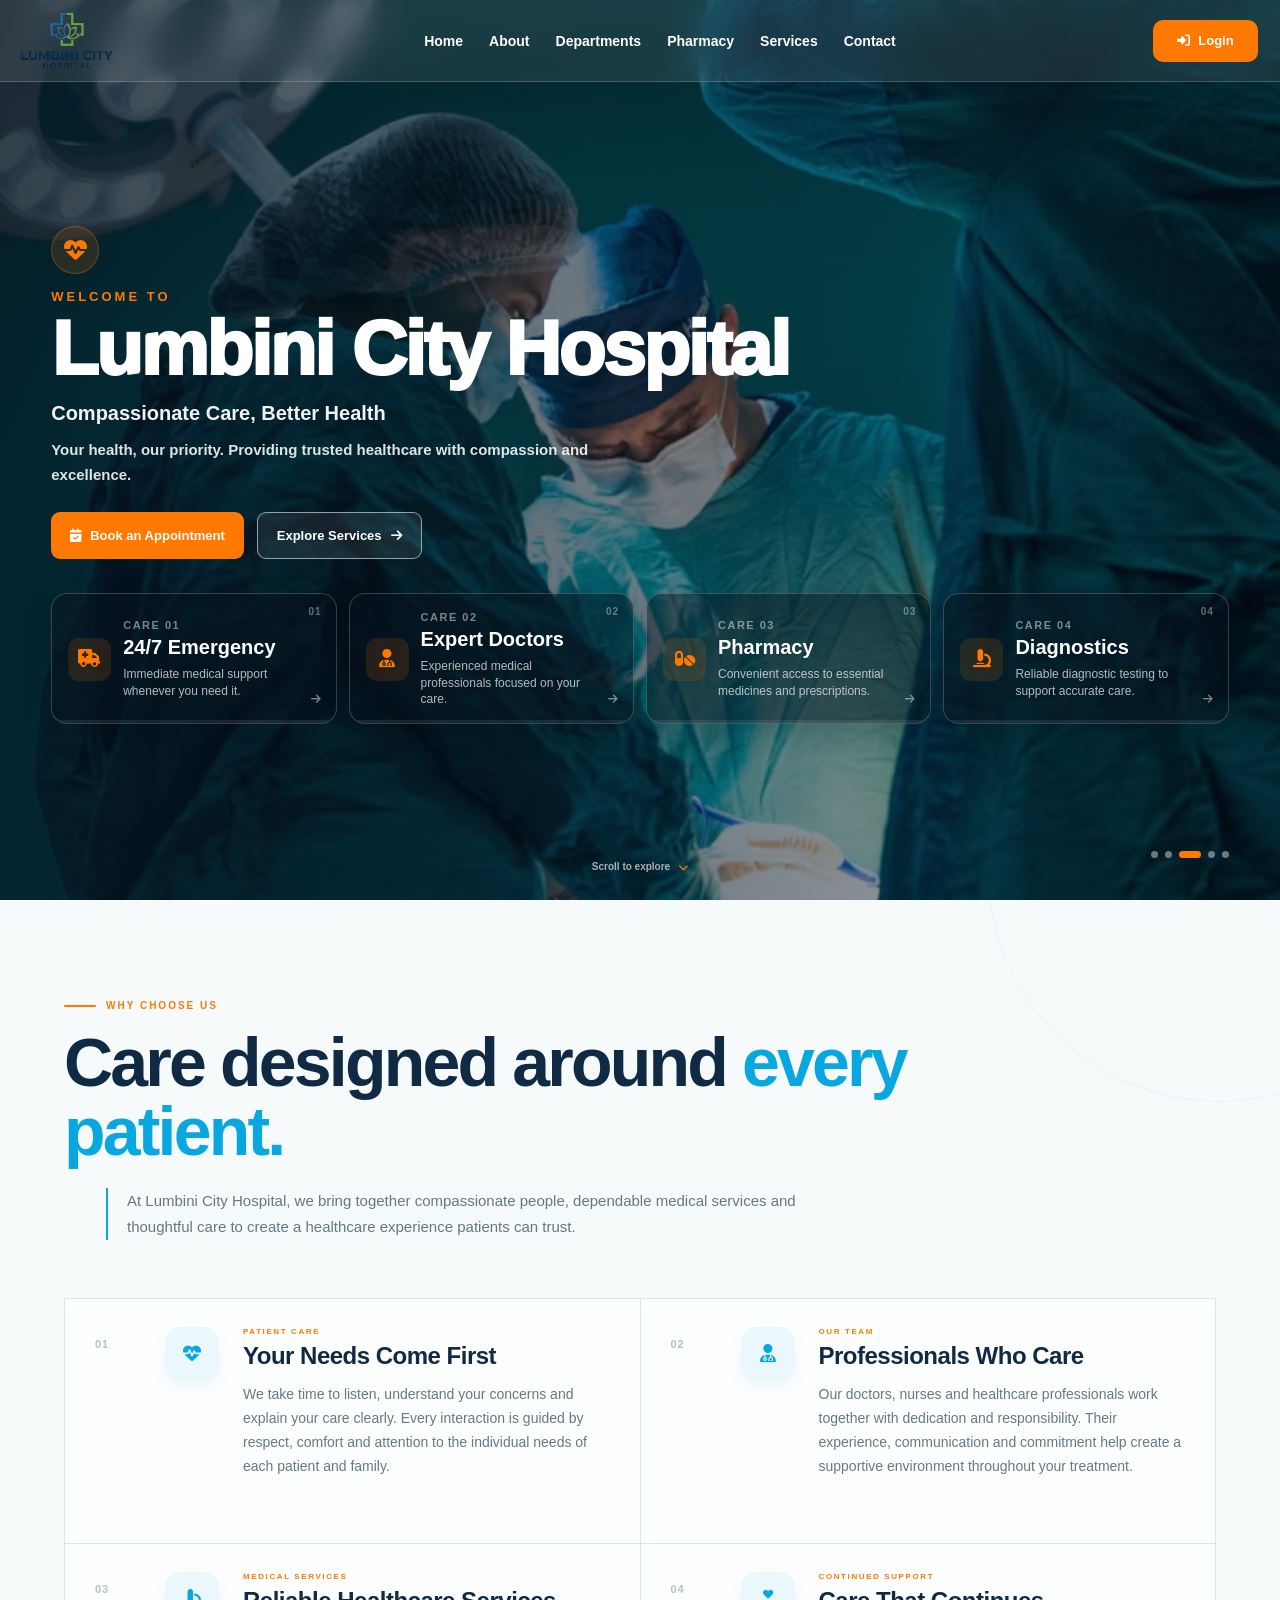
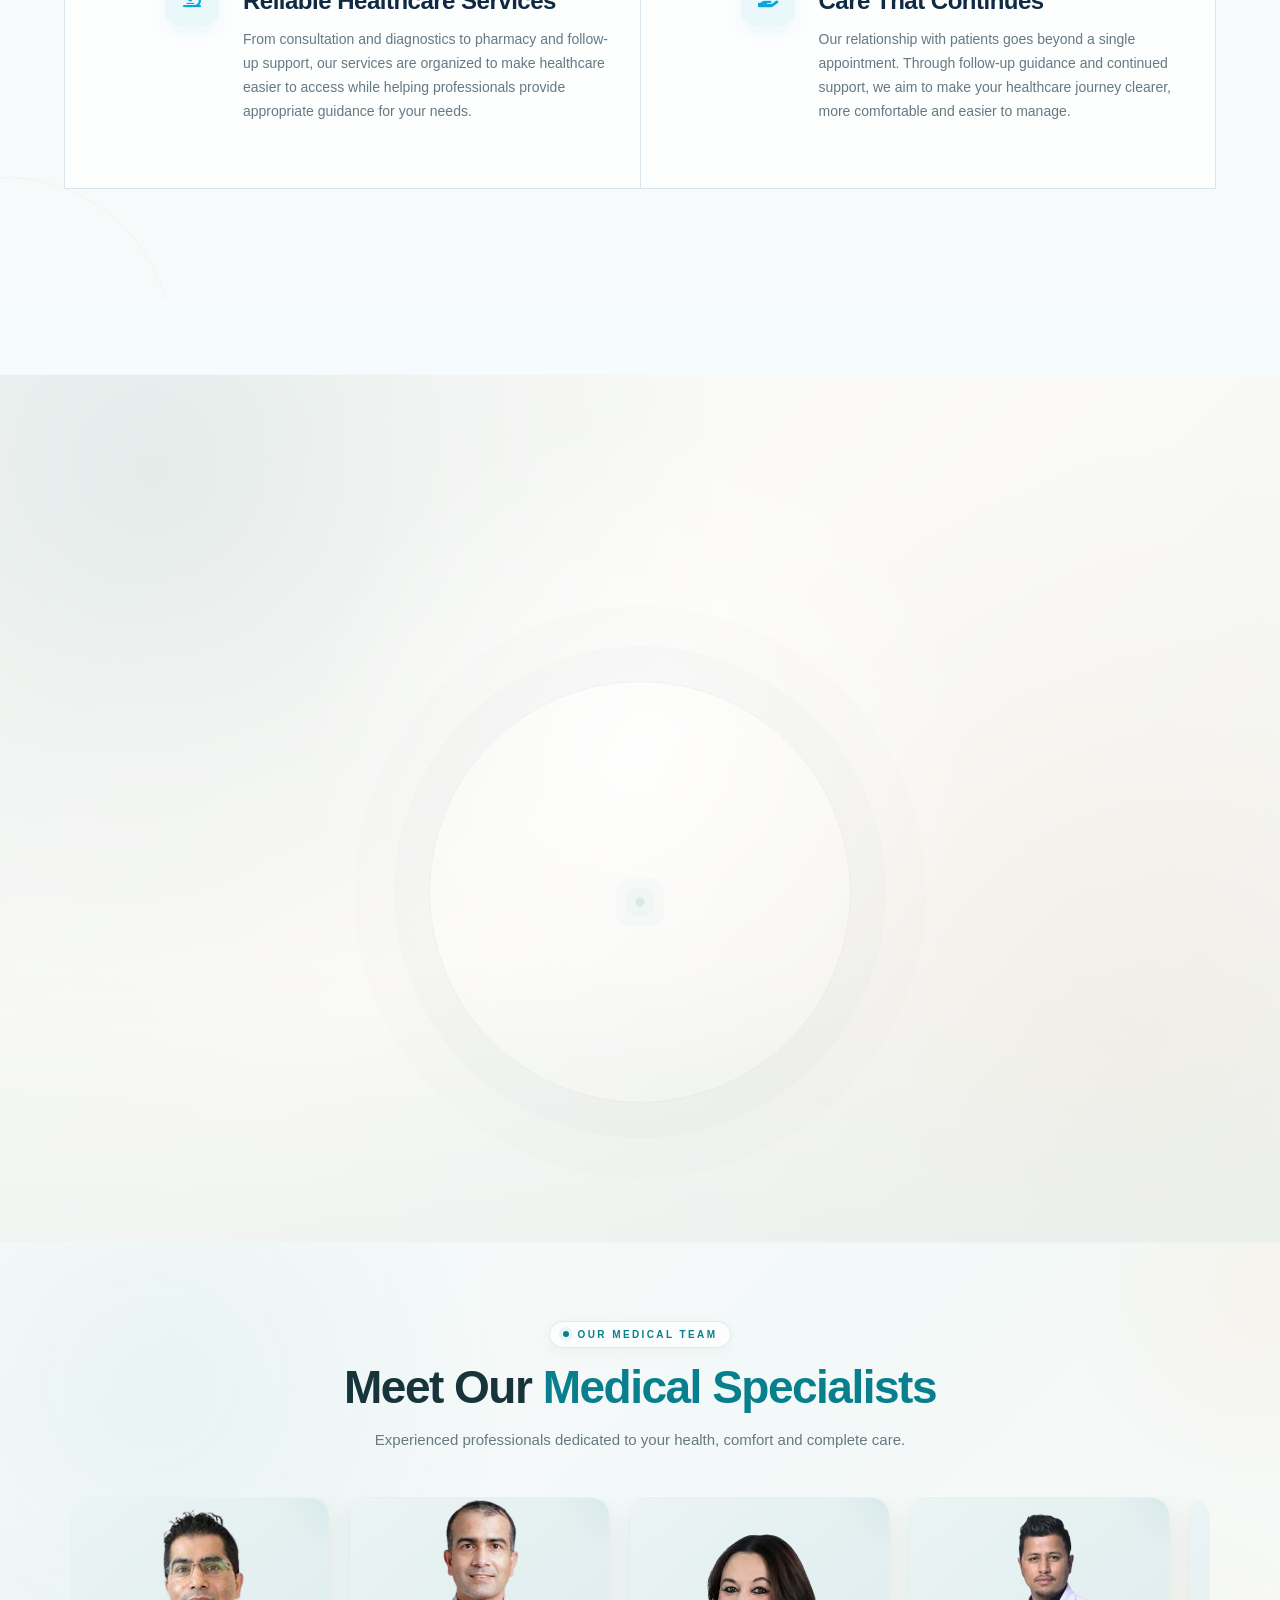
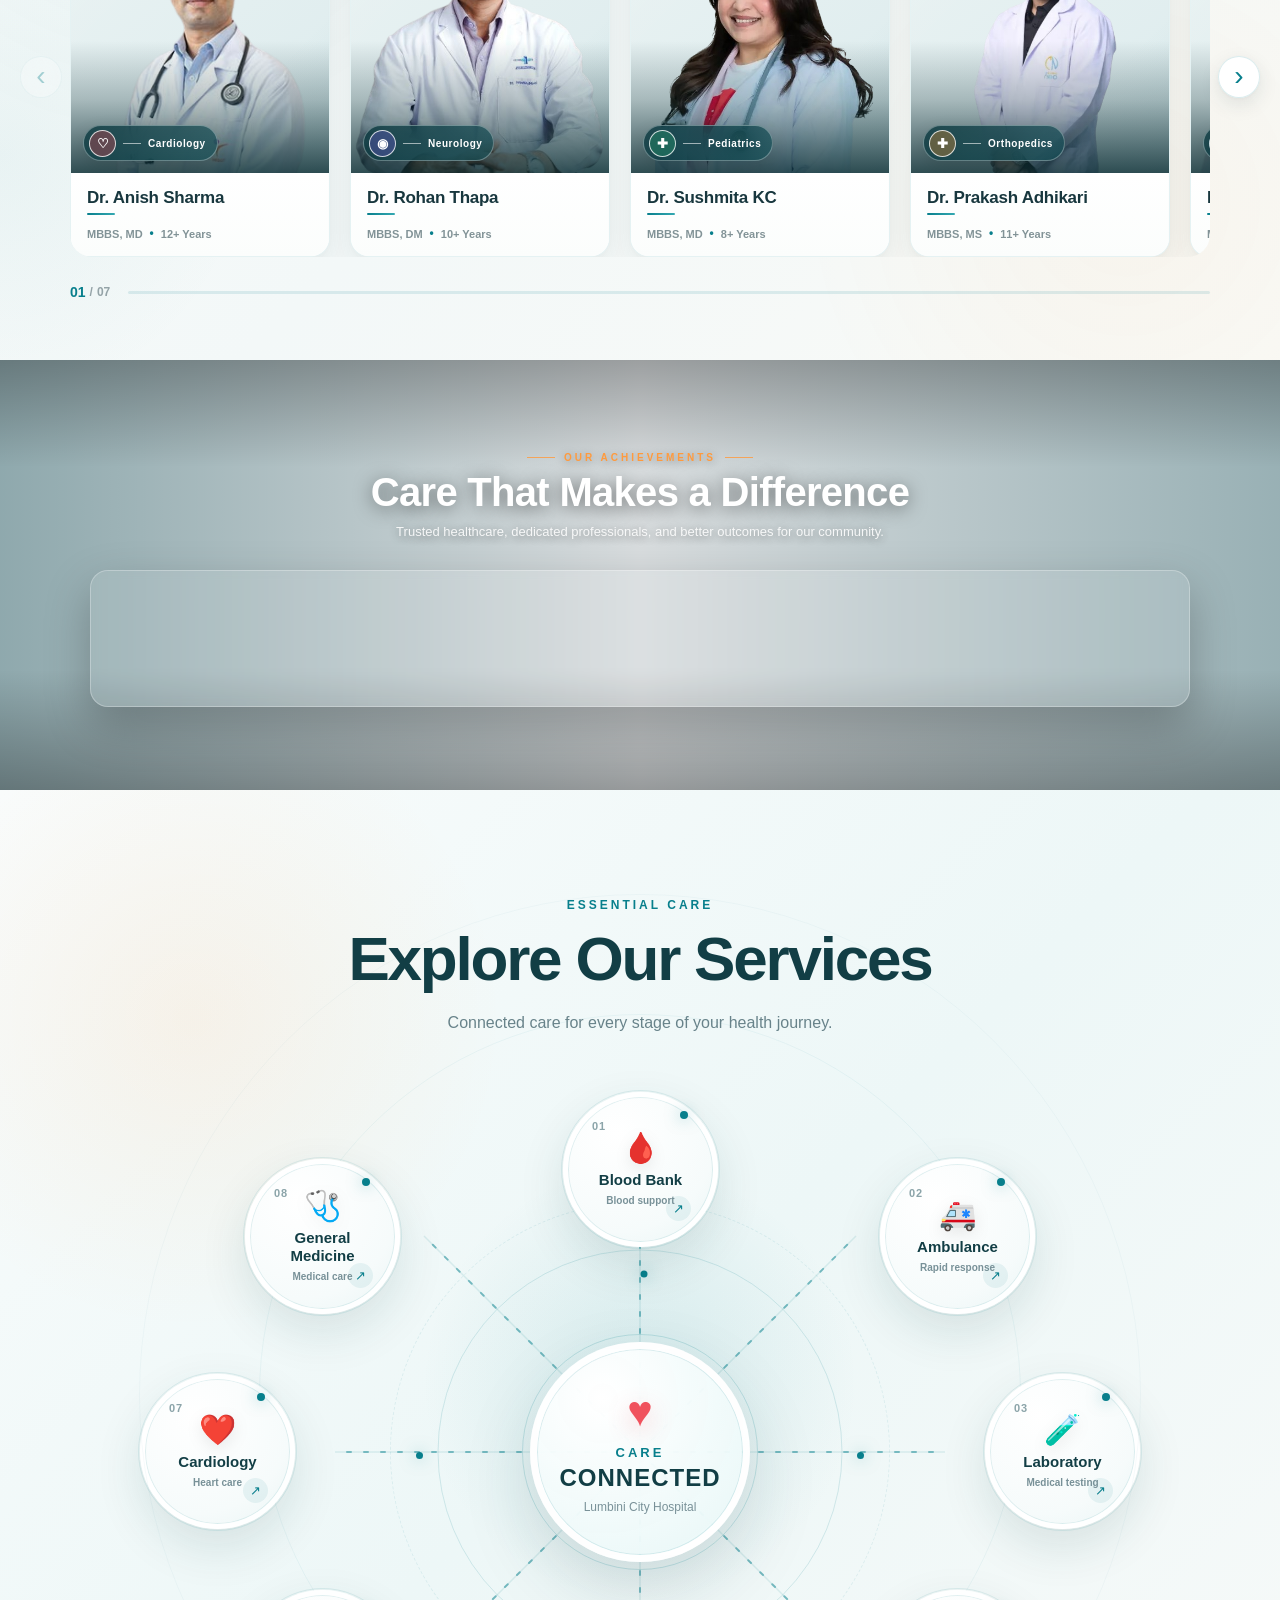
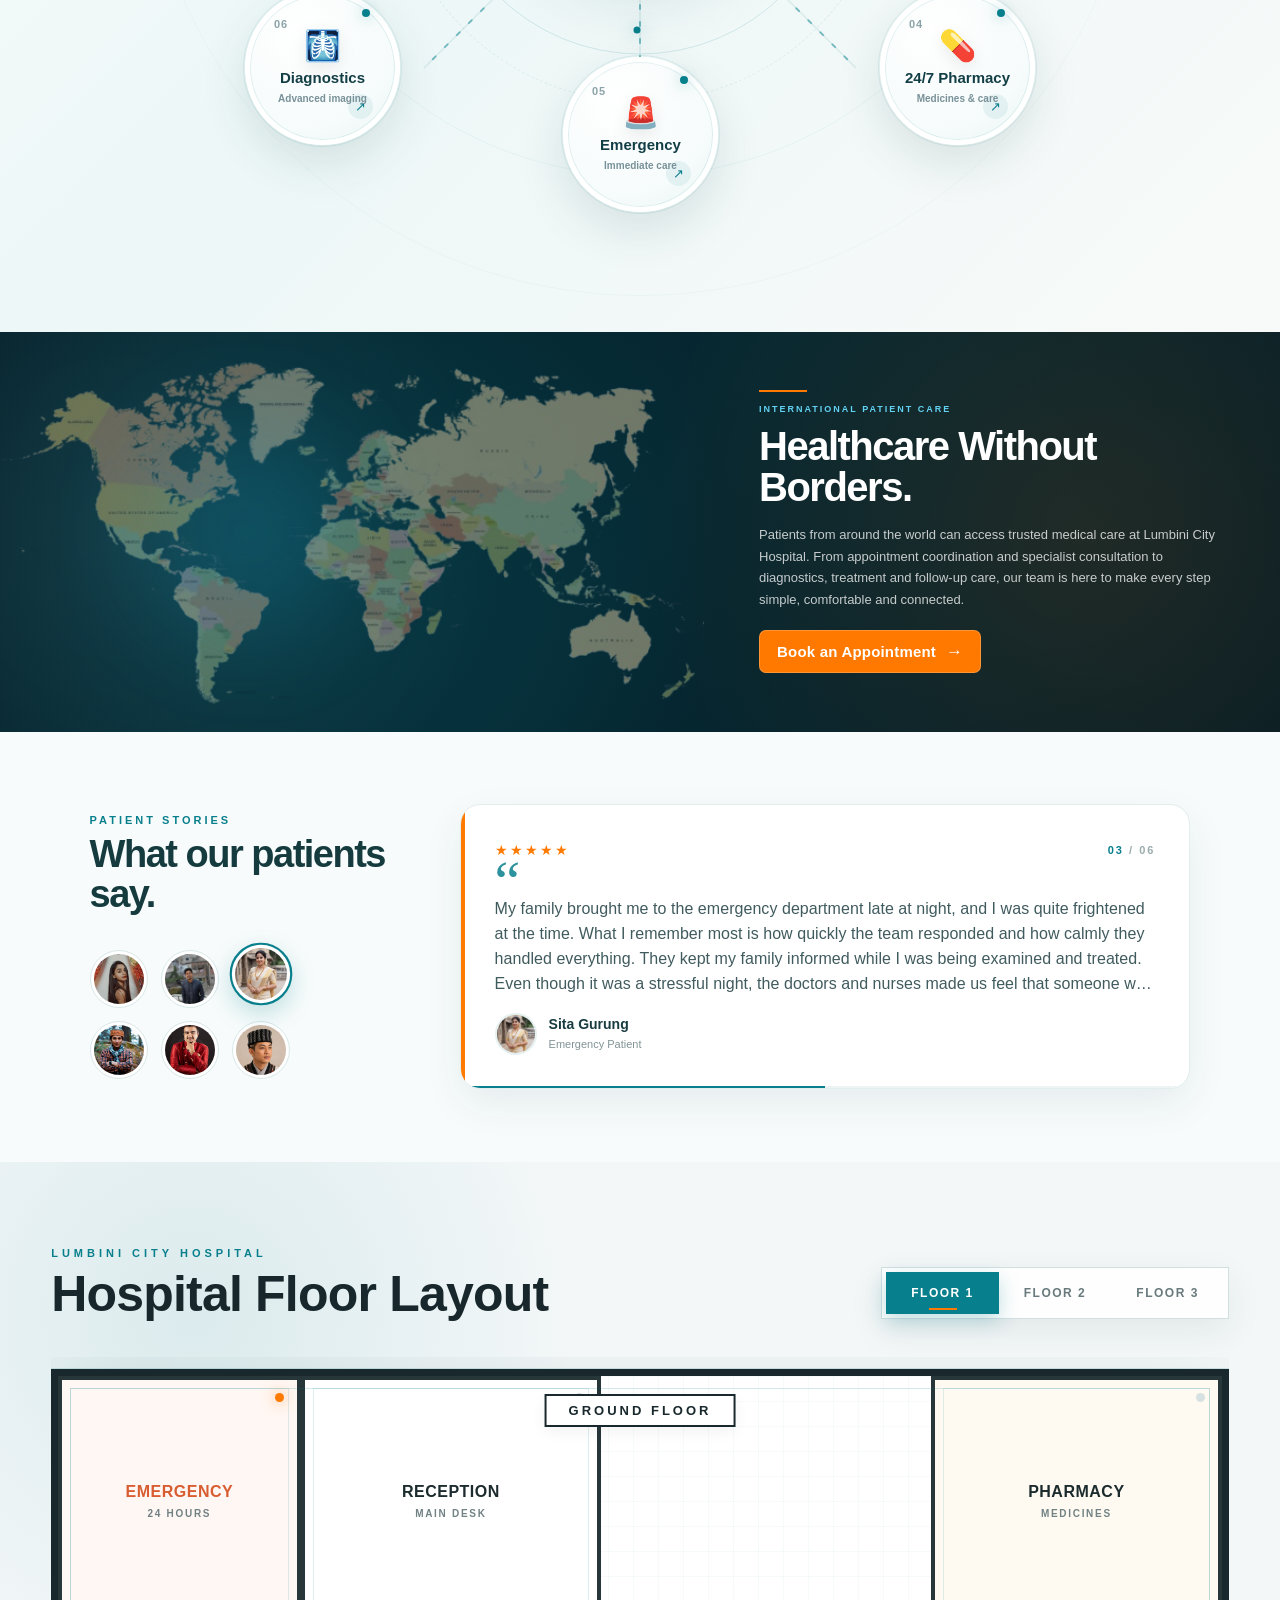
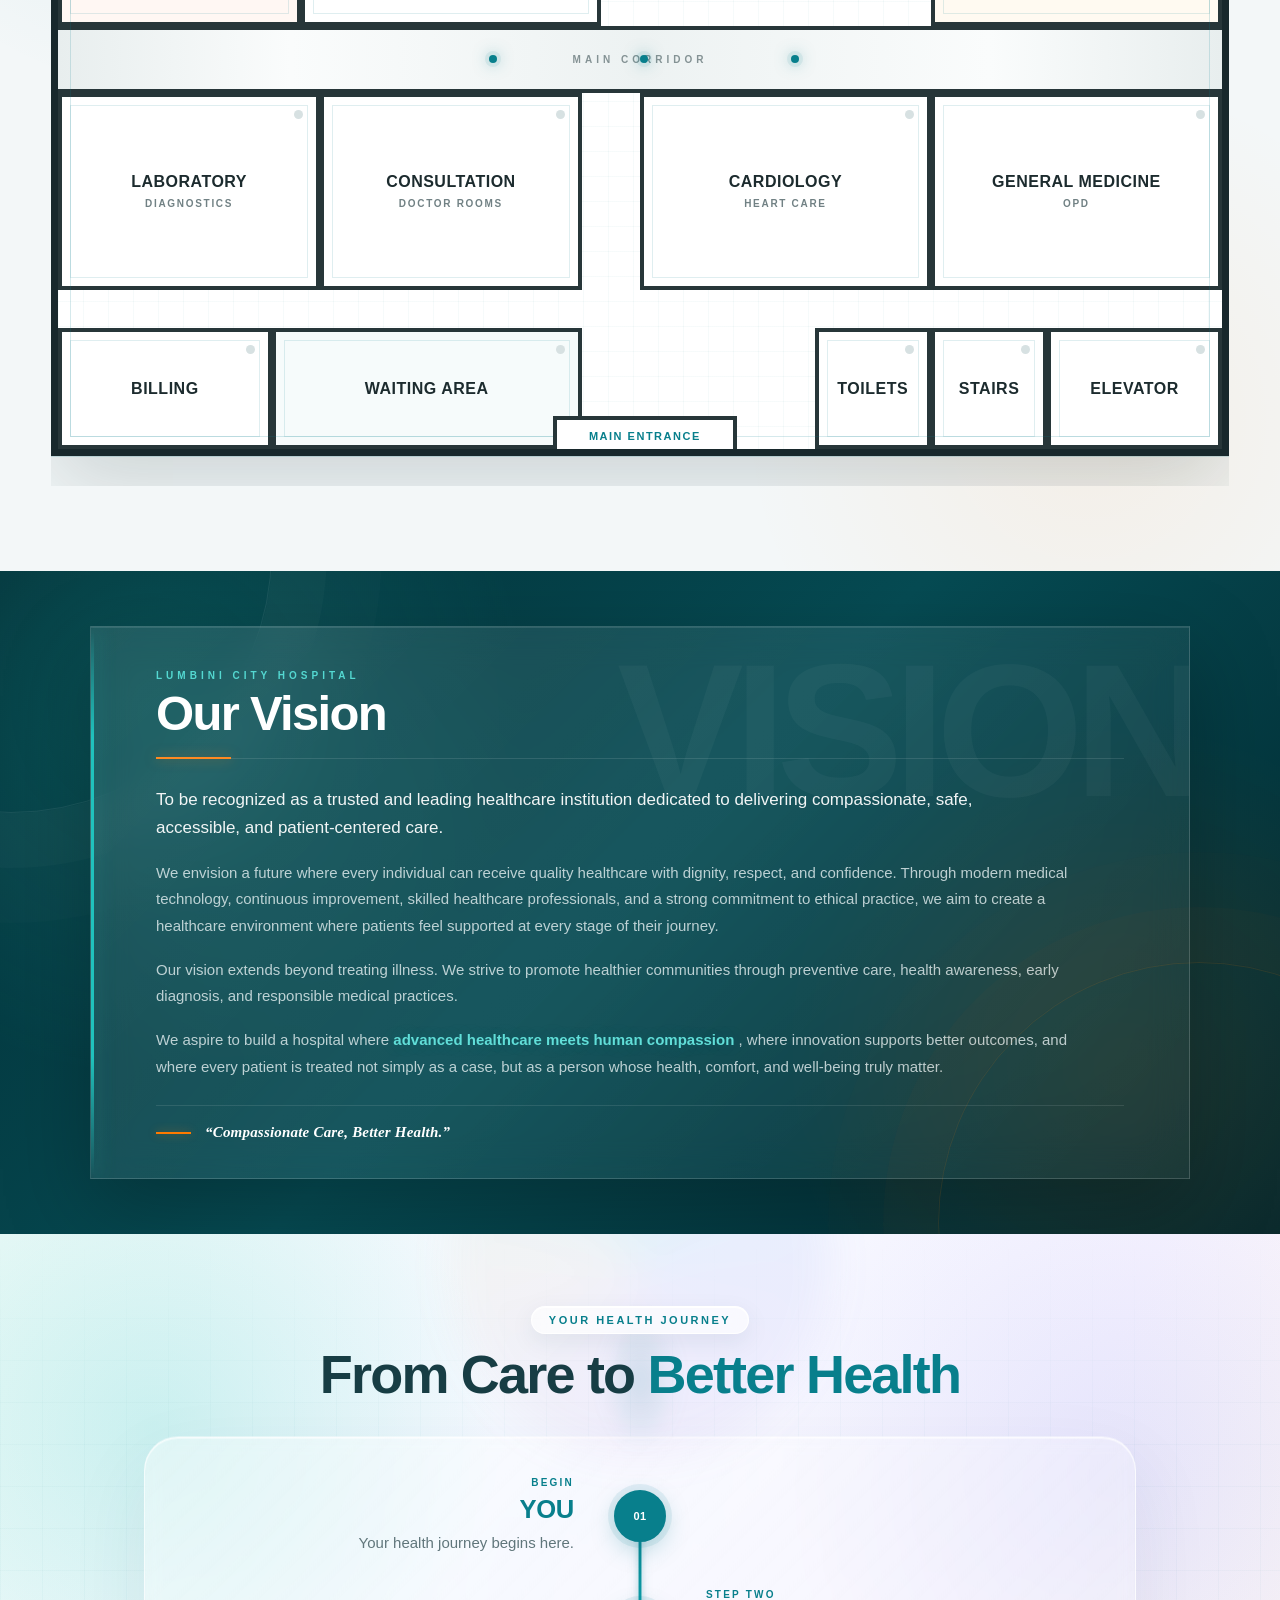
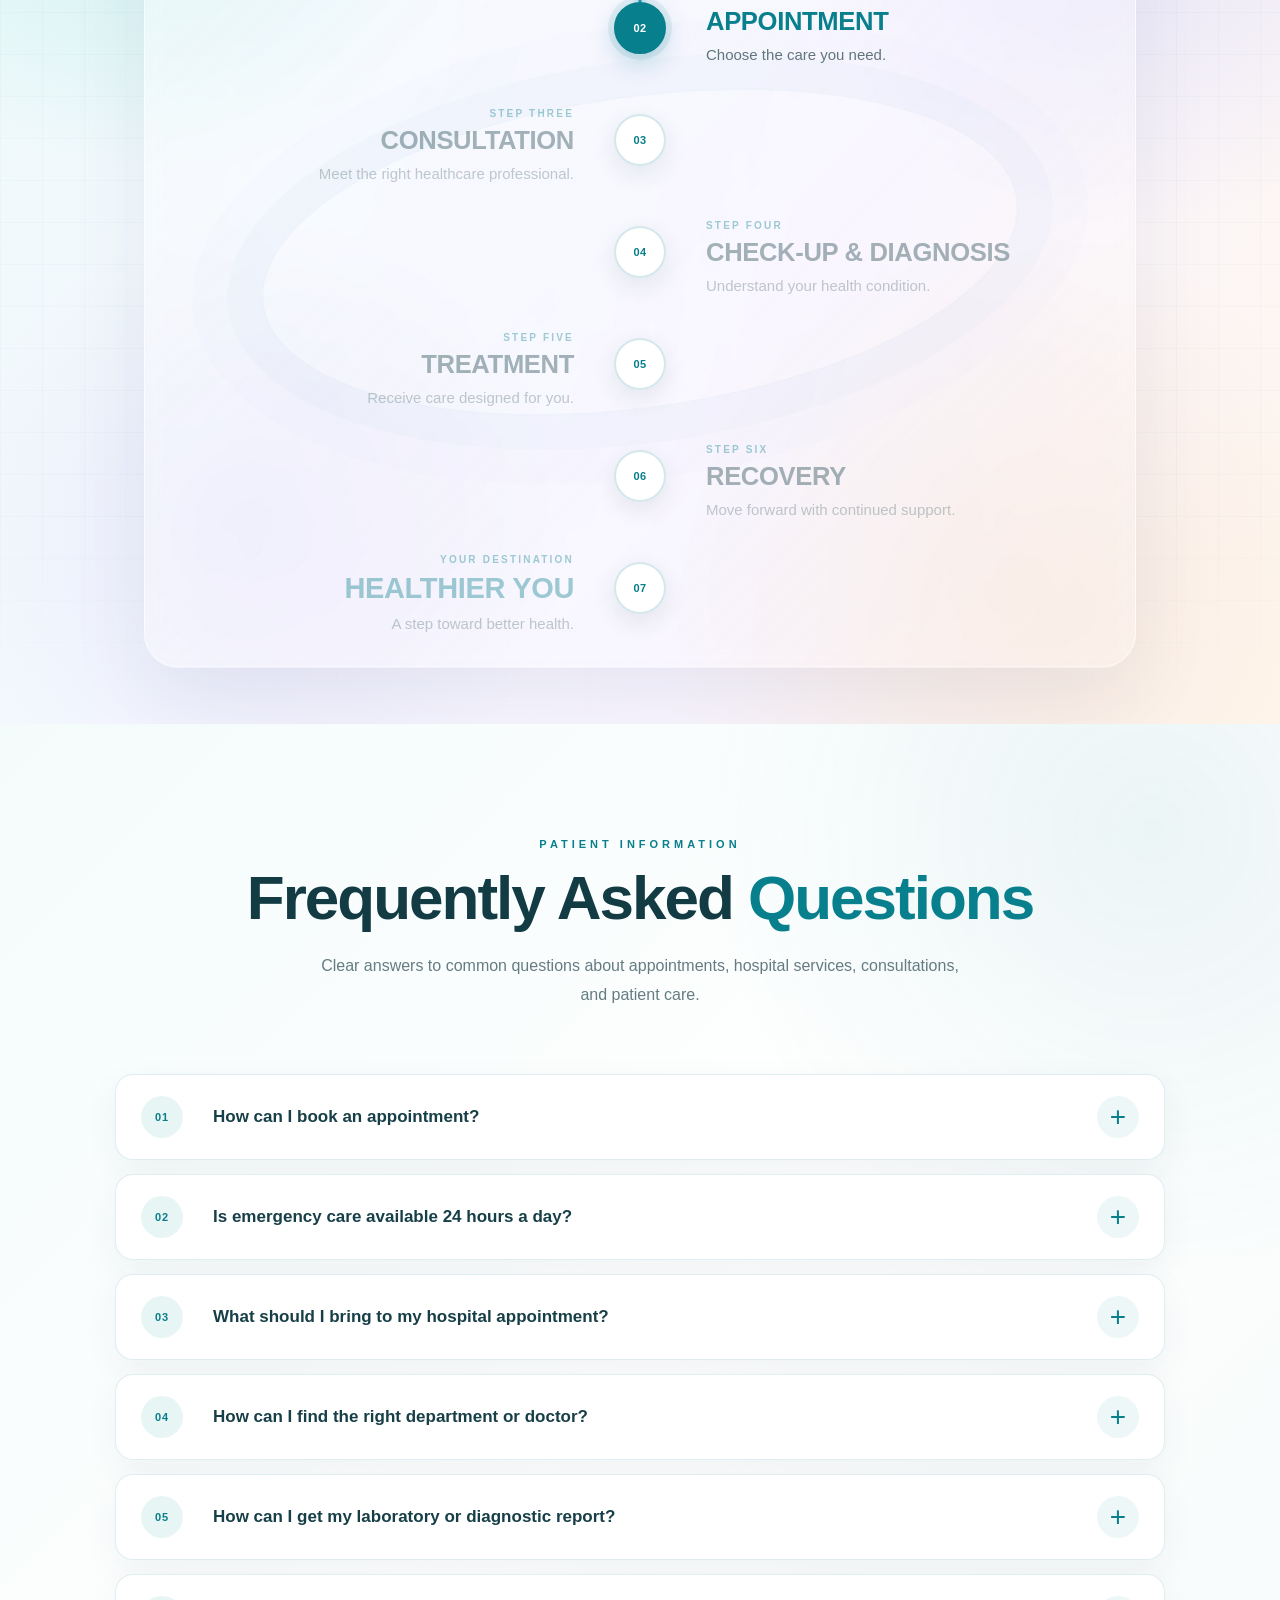
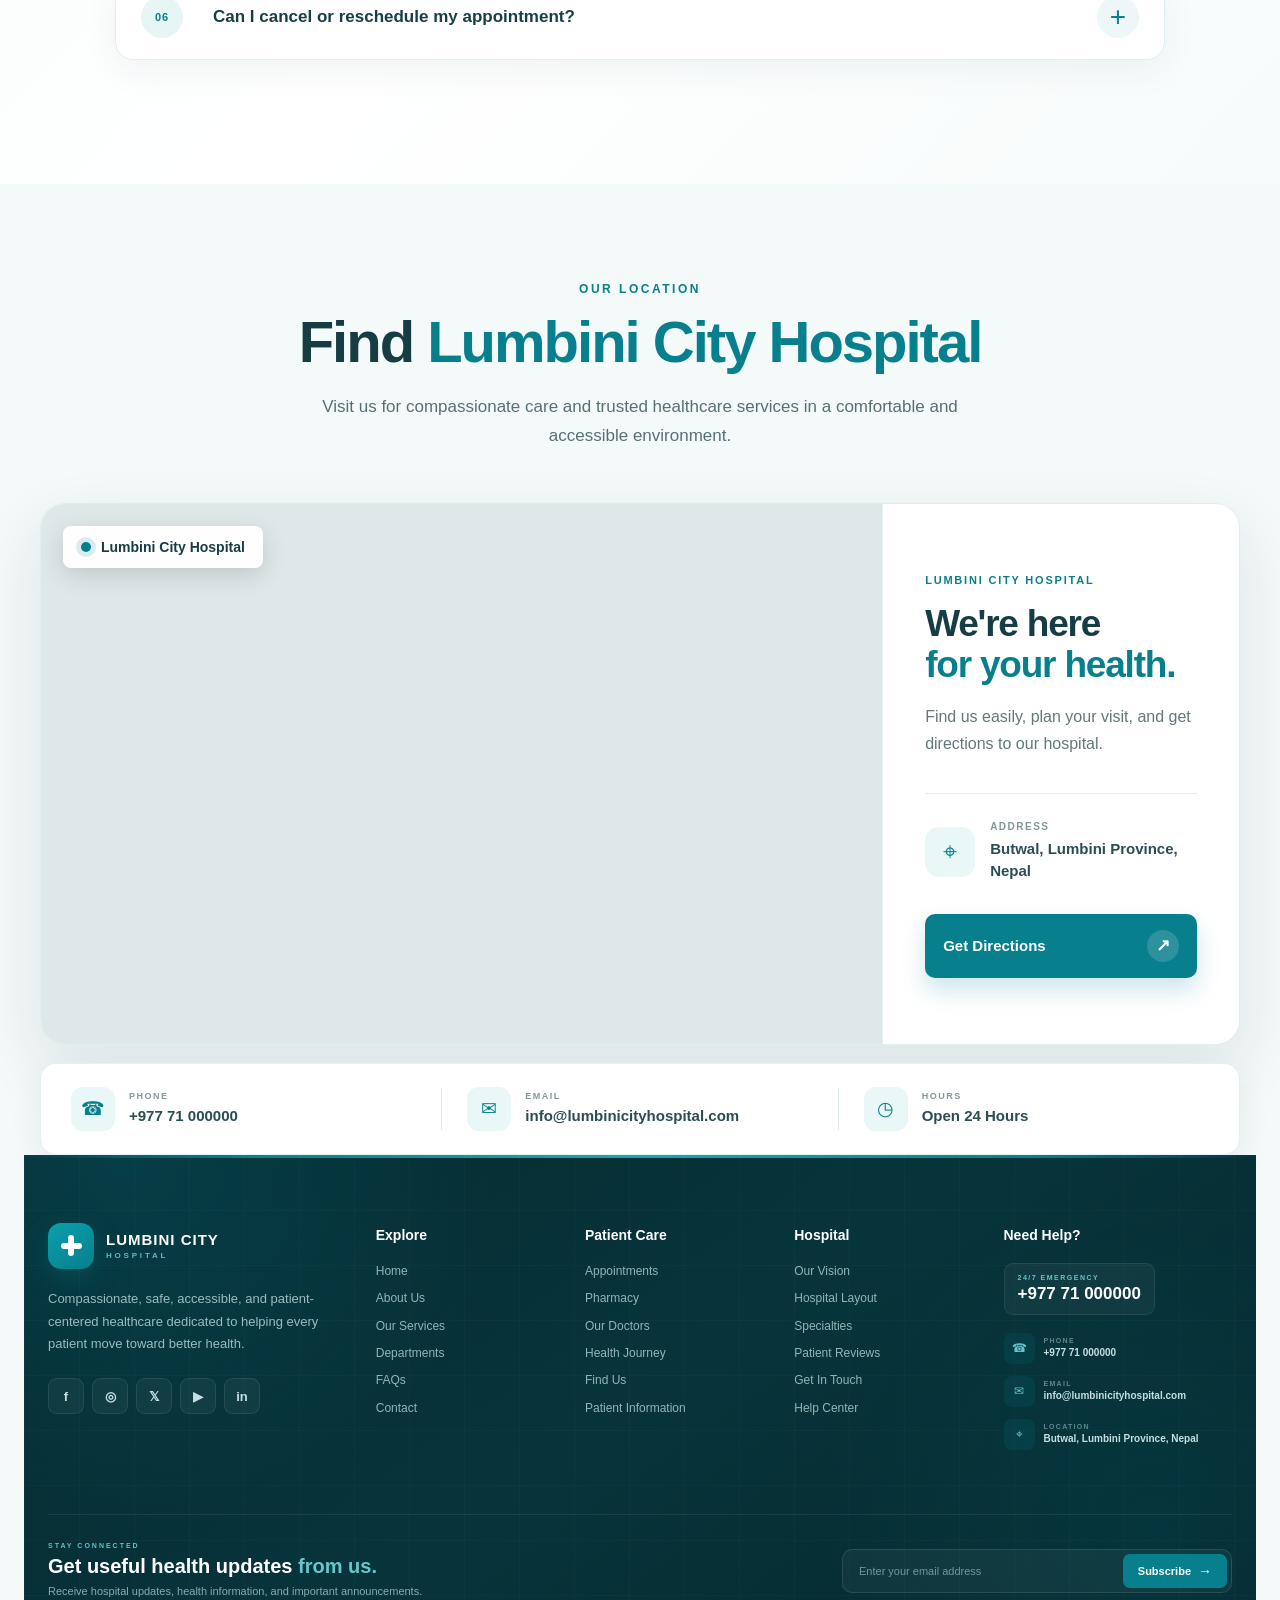
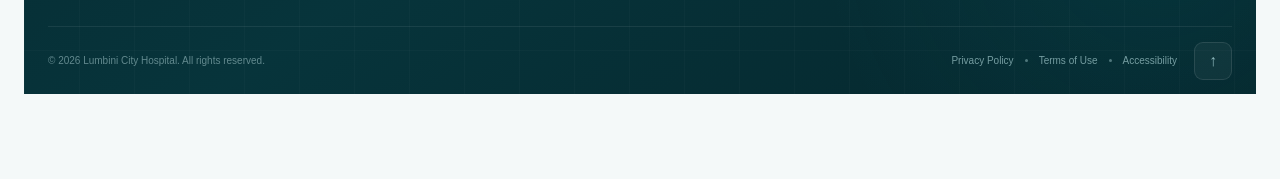
==== commit 9a9908e6: "Add Google Search Console verification" ====
--- a/index.html
+++ b/index.html
@@ -6,6 +6,7 @@
     <meta charset="UTF-8">
 
     <meta name="viewport" content="width=device-width, initial-scale=1.0">
+     <meta name="google-site-verification" content="rvFRvqX8i-4qqlf01ADYxsp5bG0tdT5LvTYGQq_RUTU" />
 
     <title>Lumbini City Hospital</title>
 
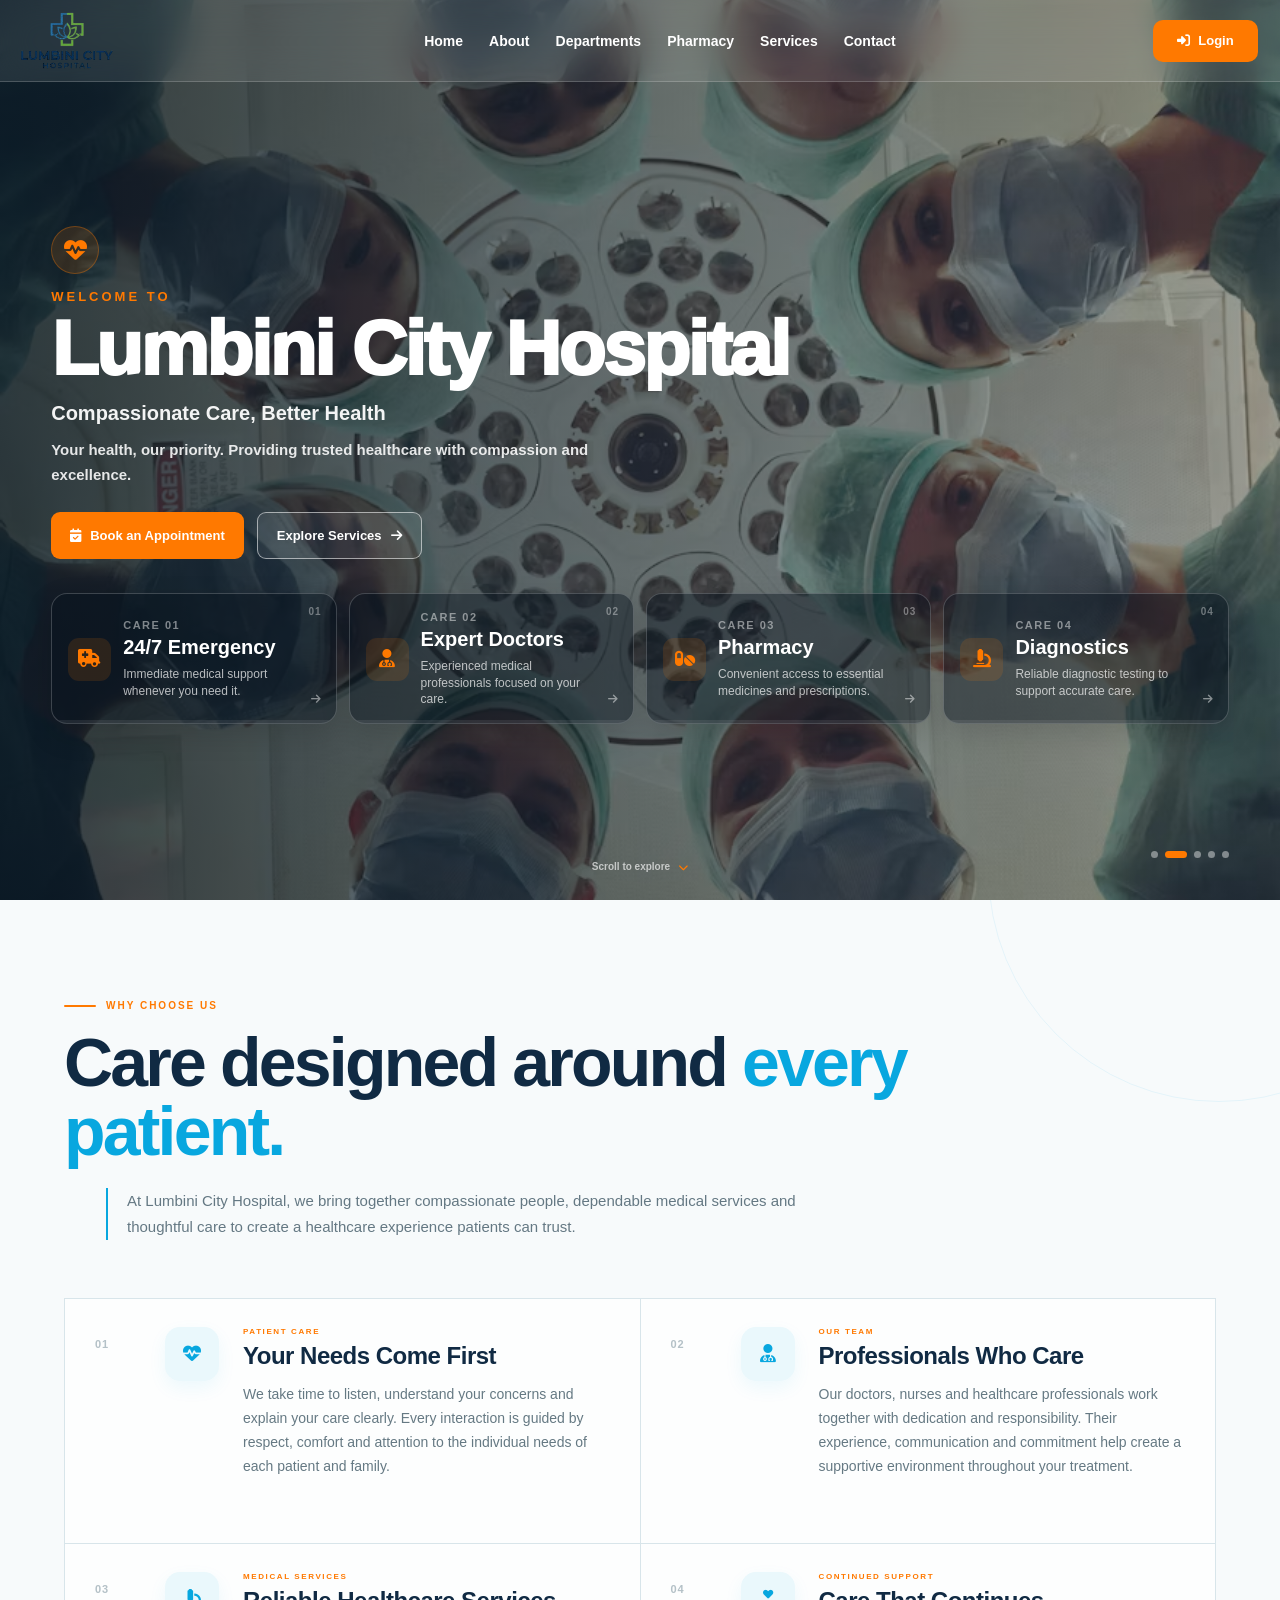
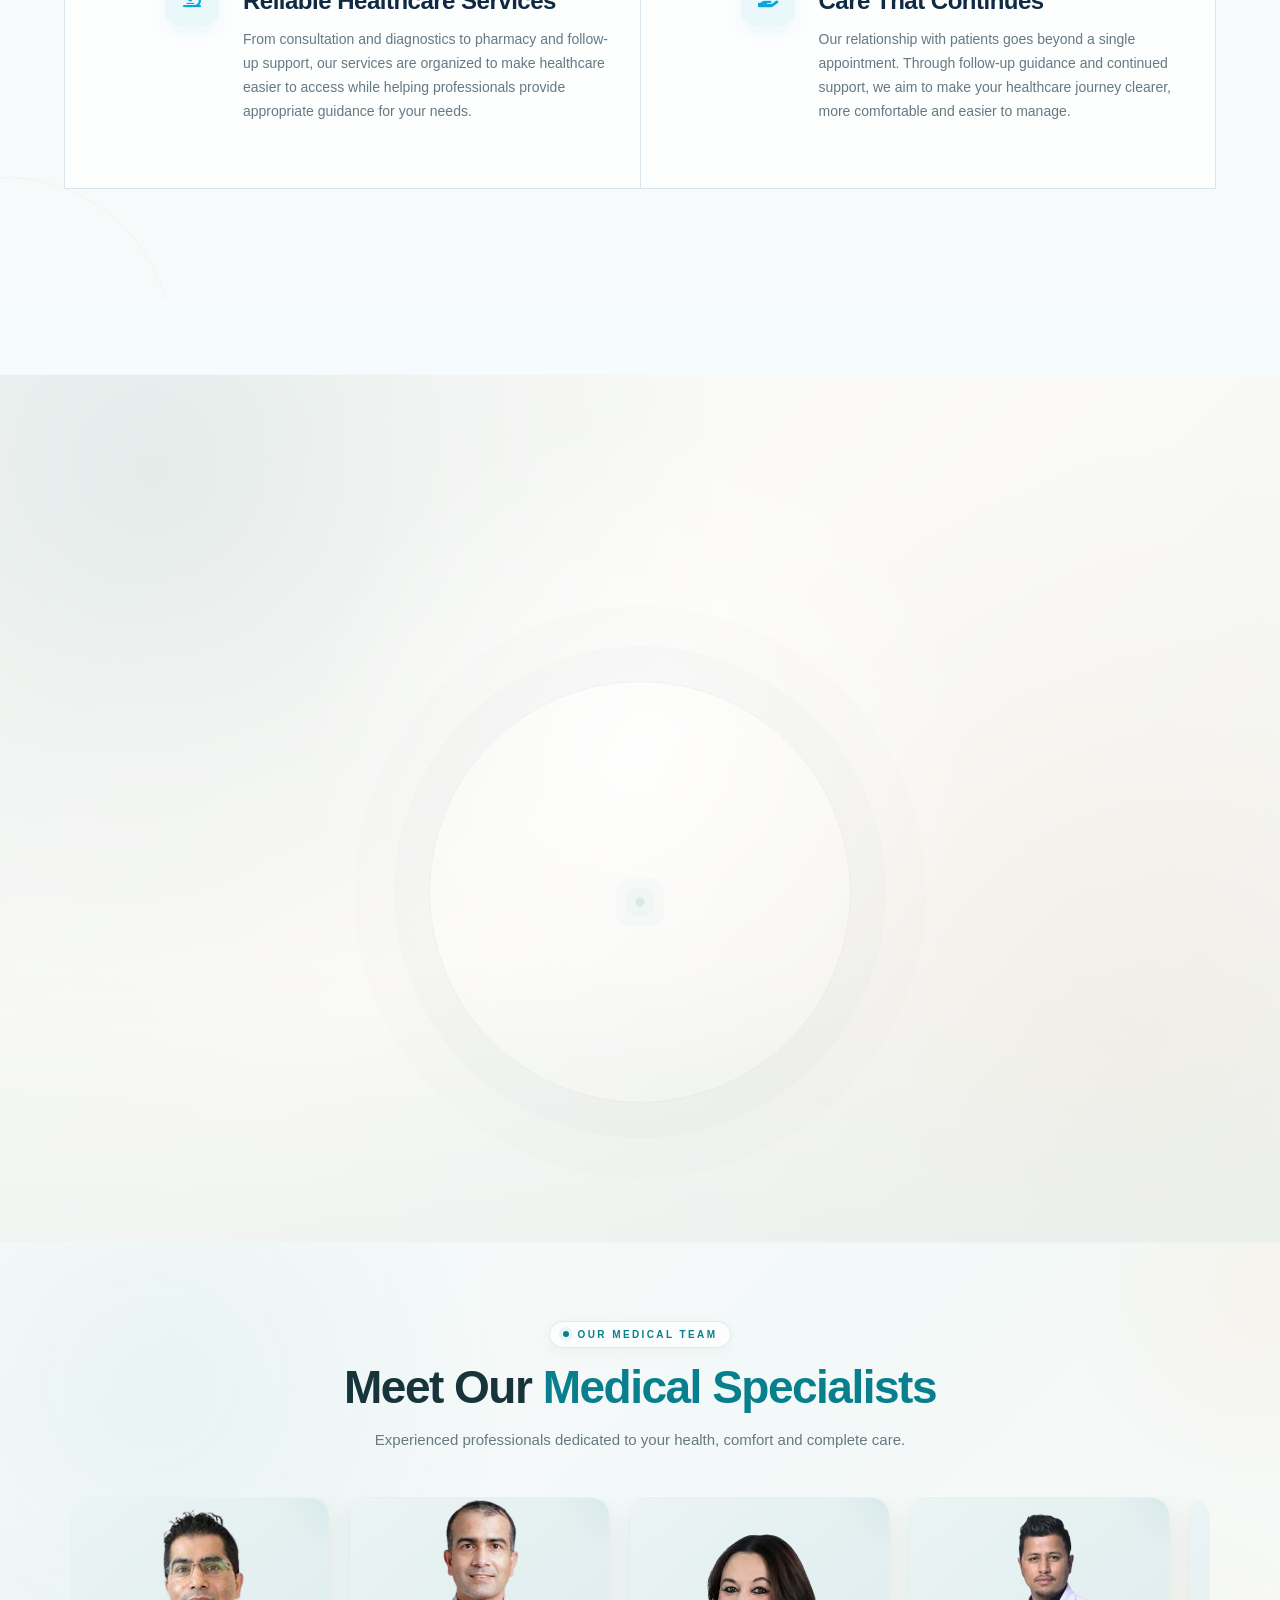
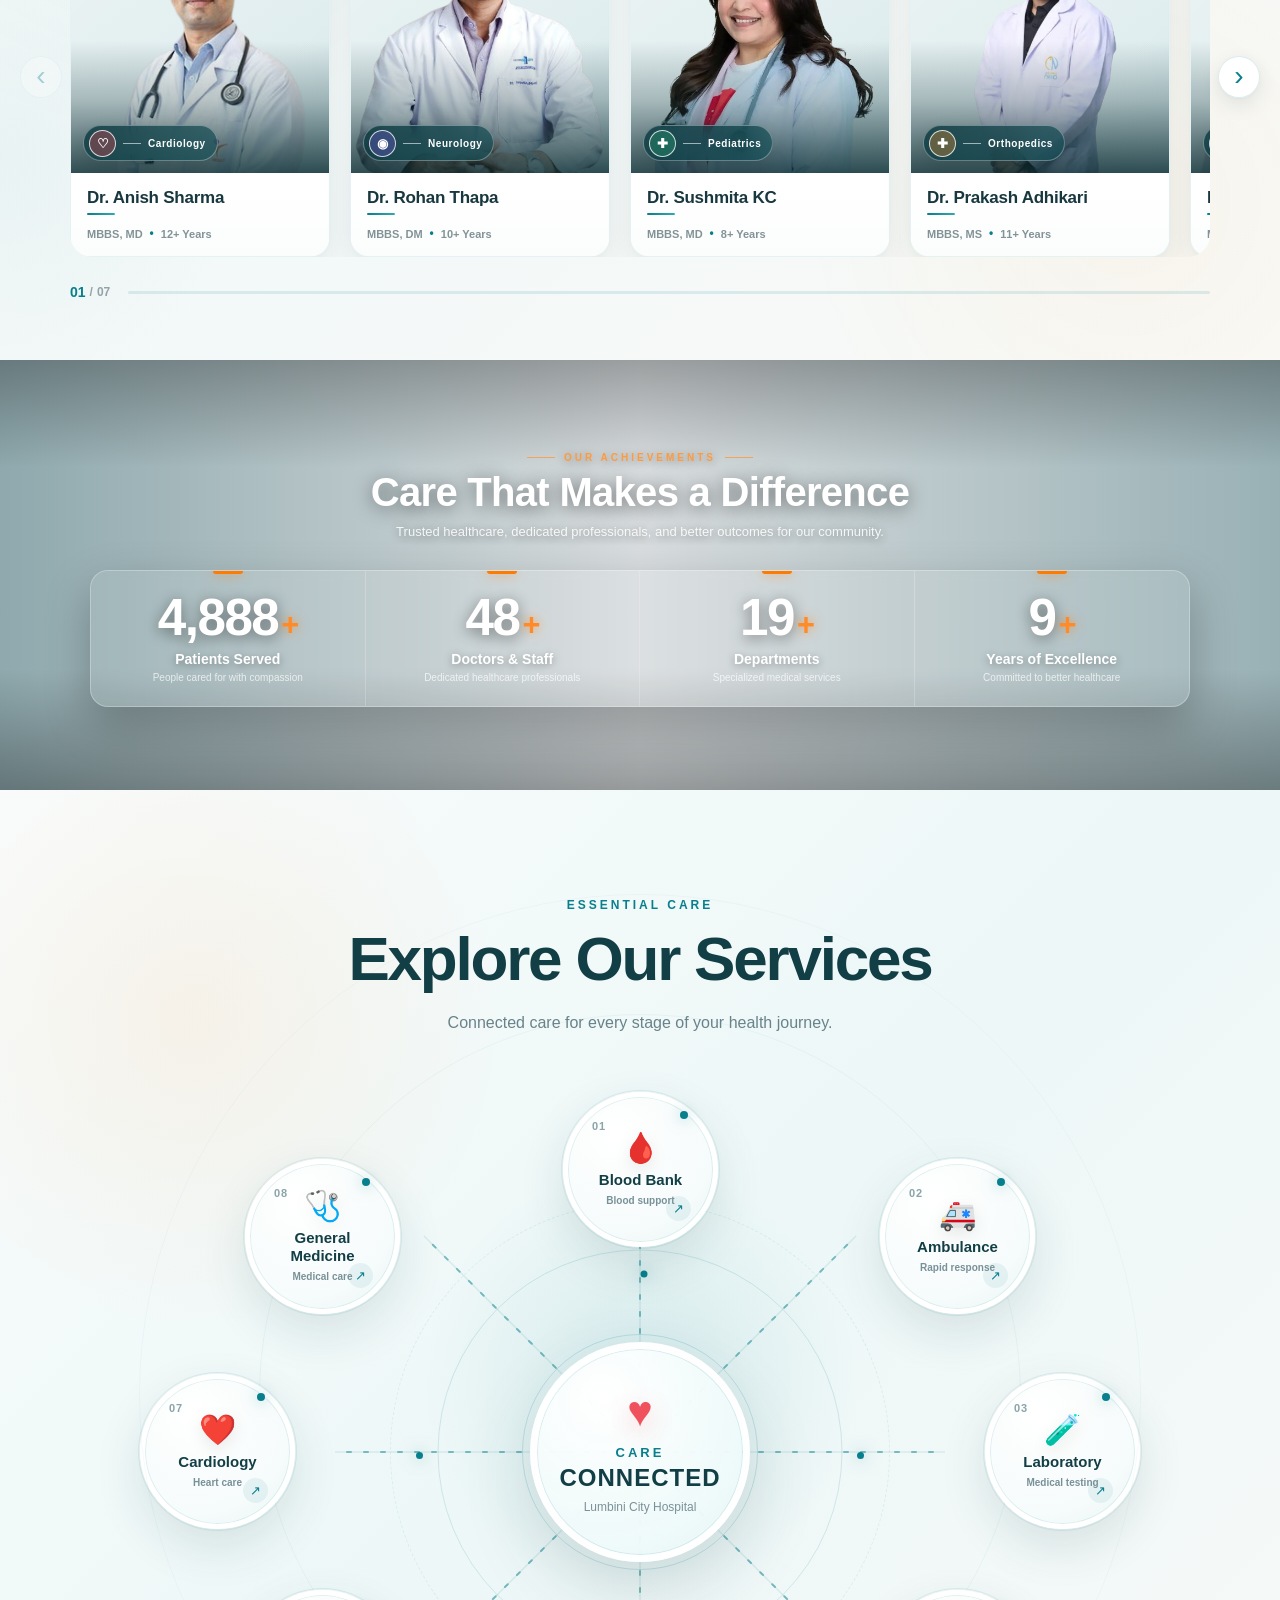
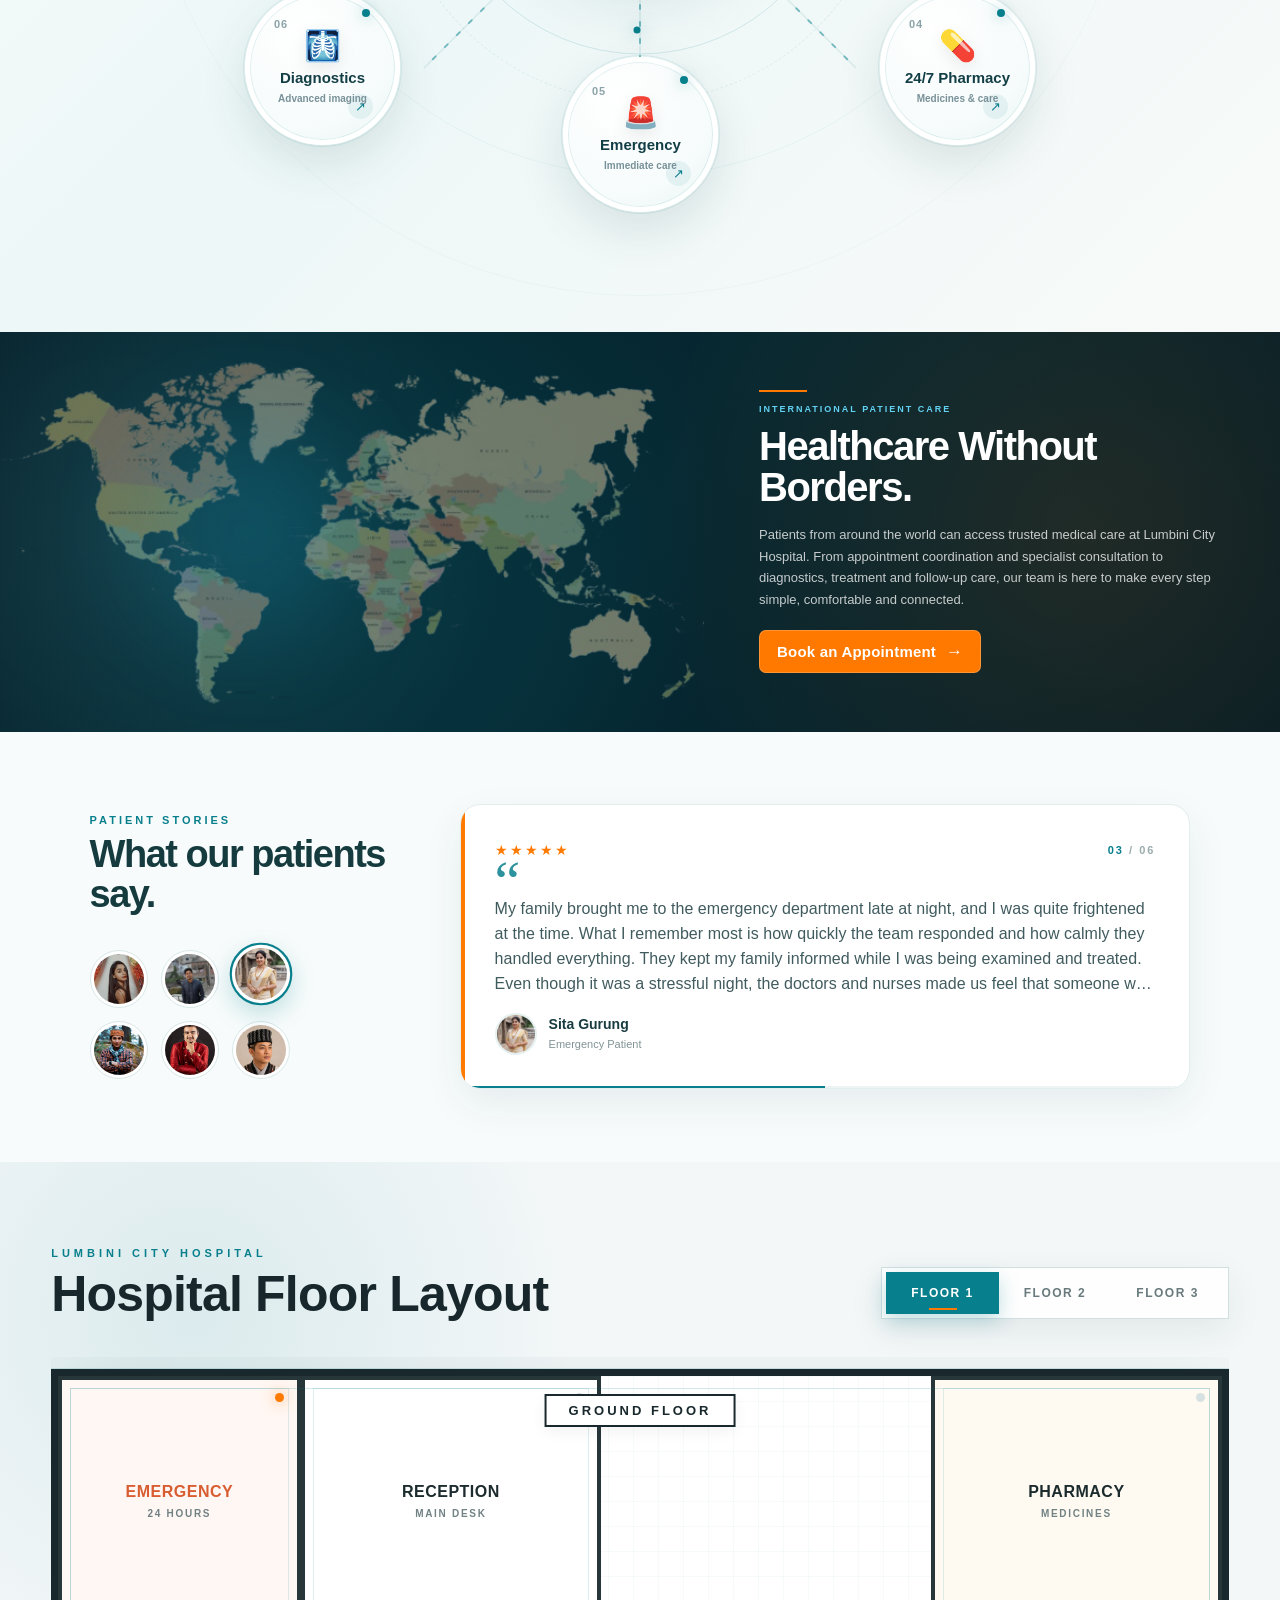
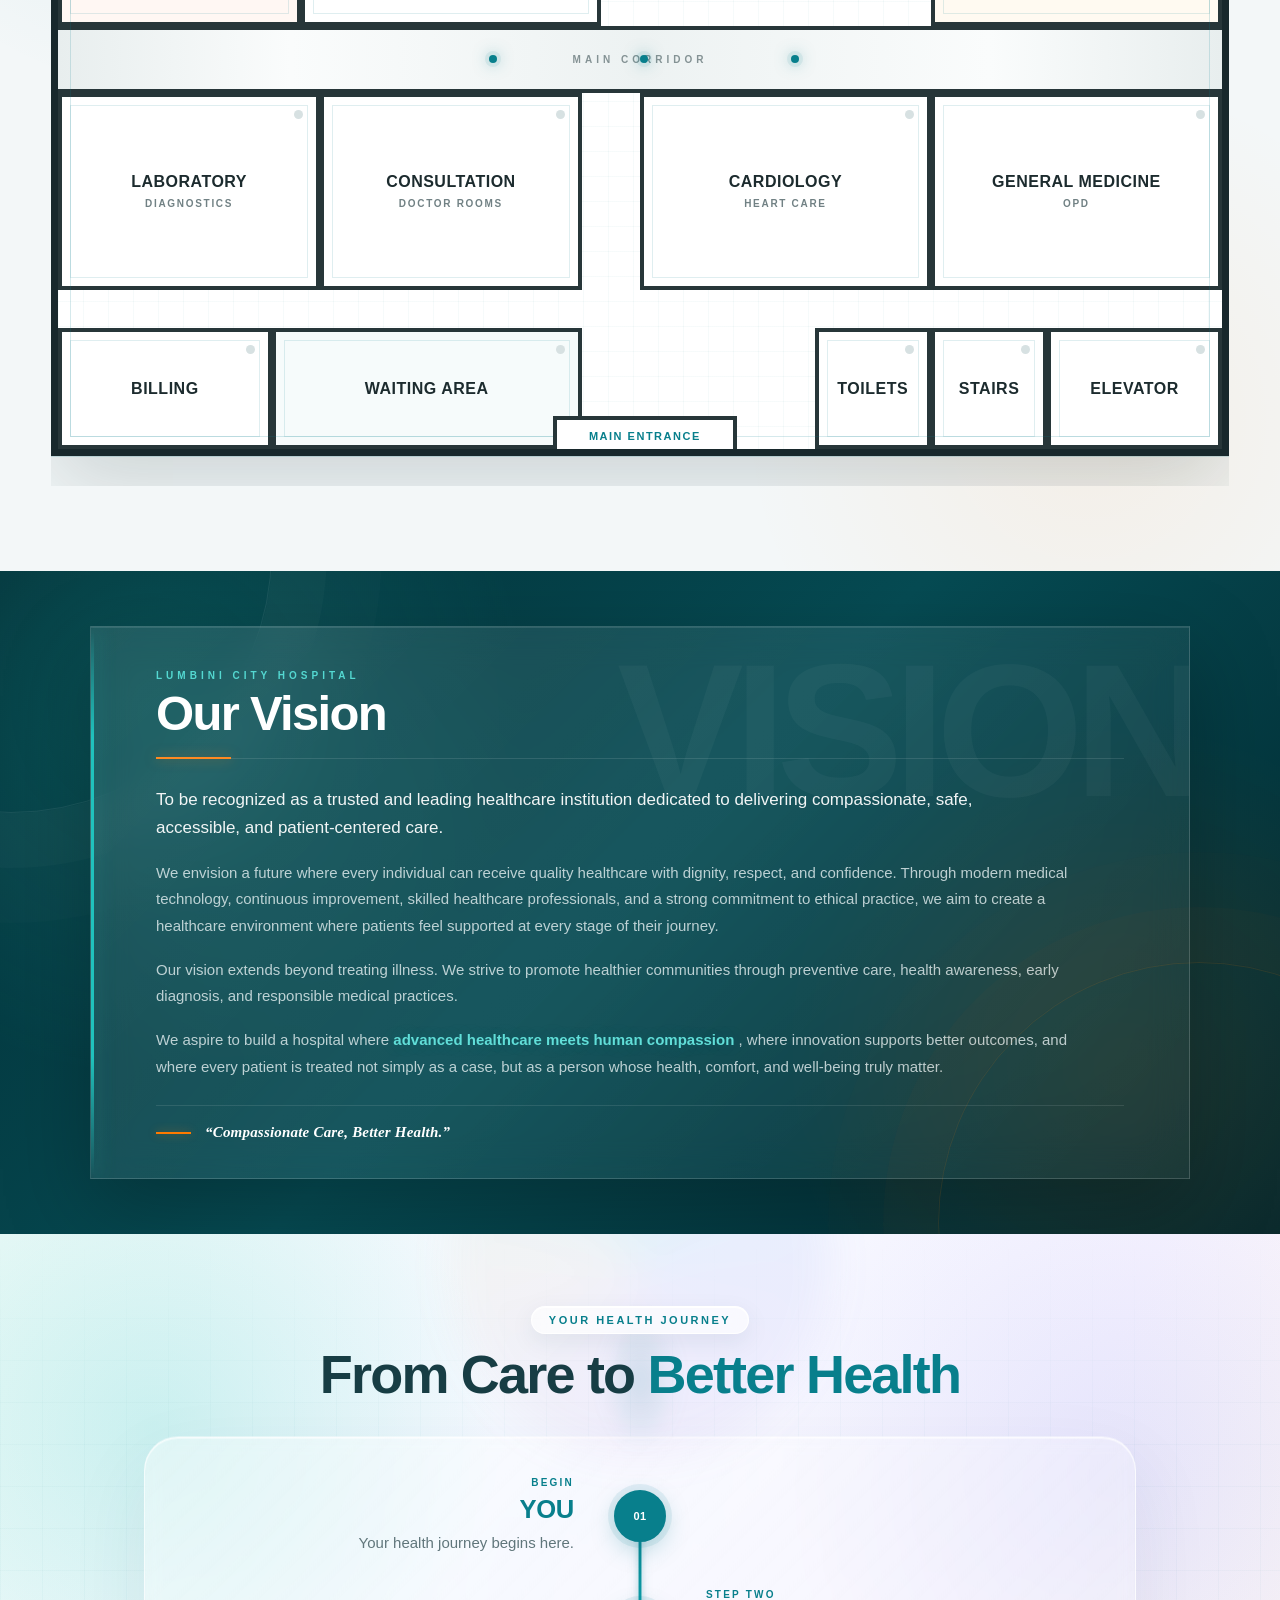
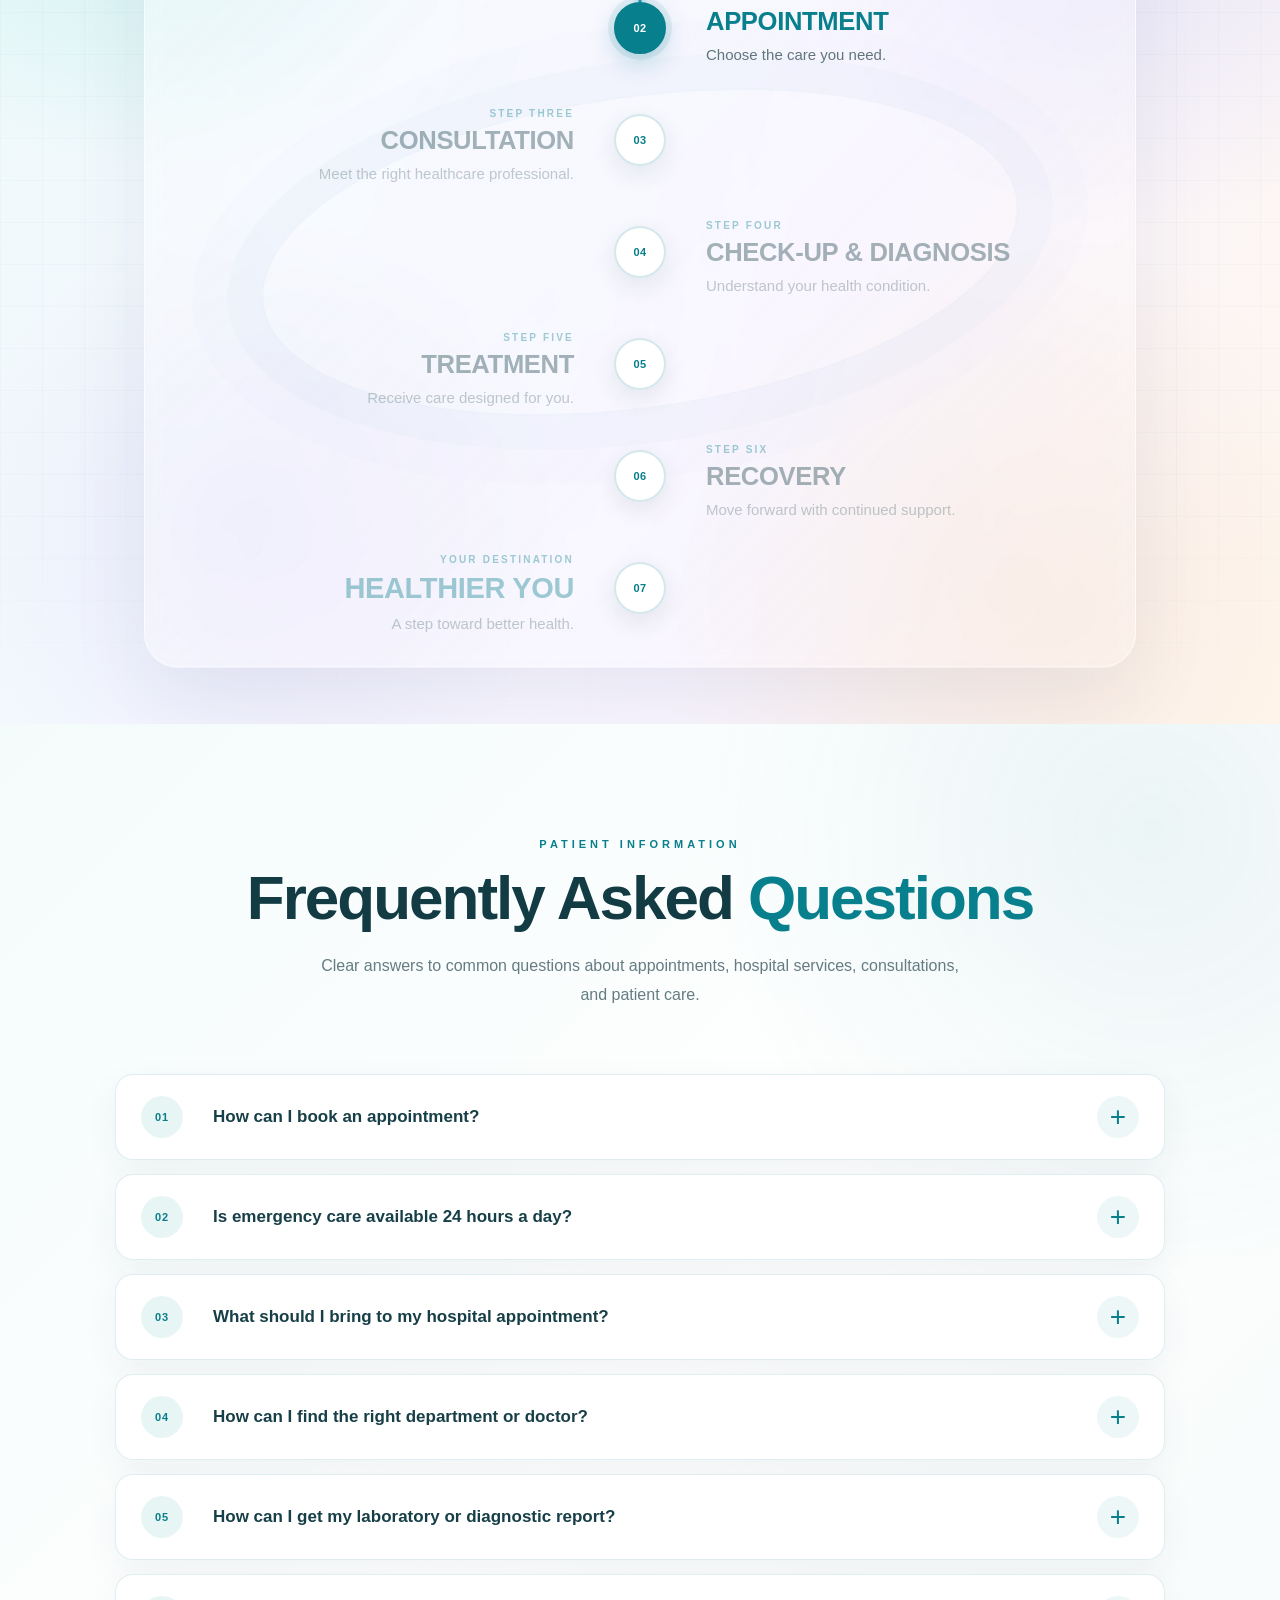
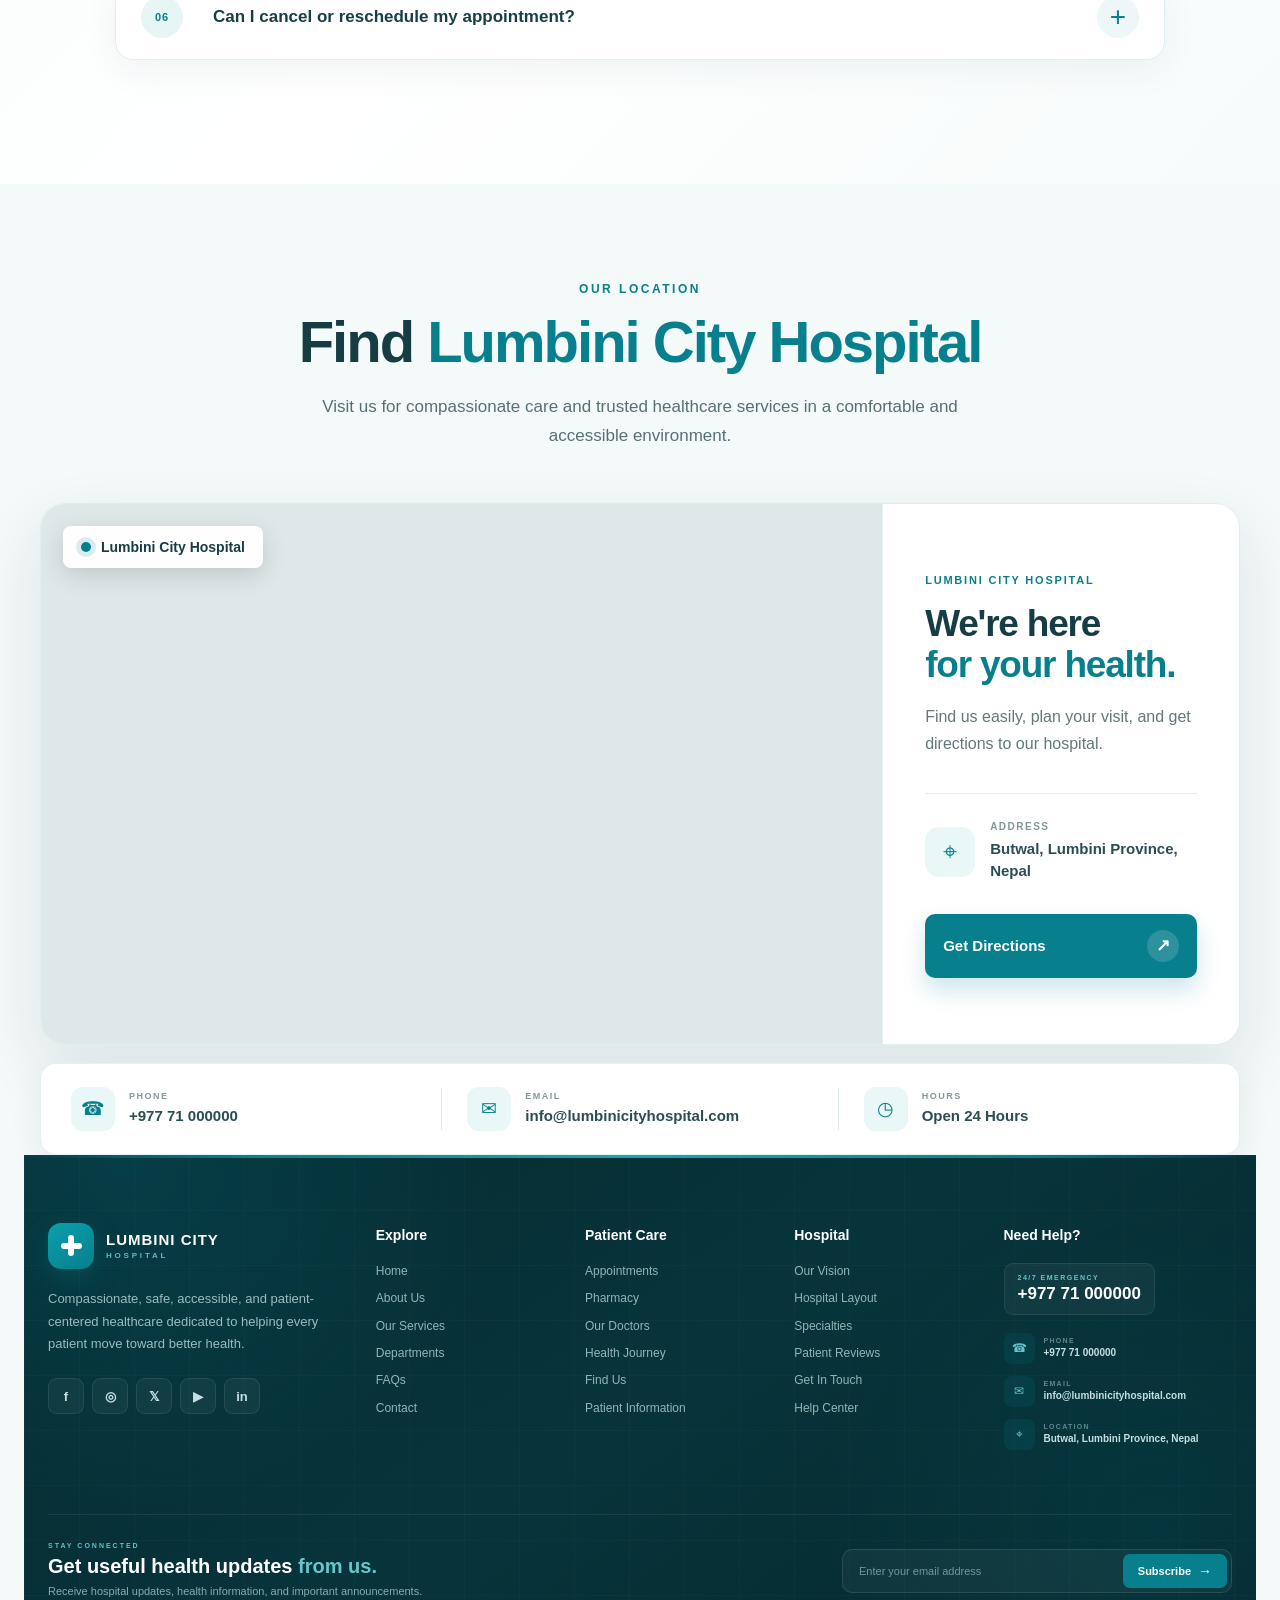
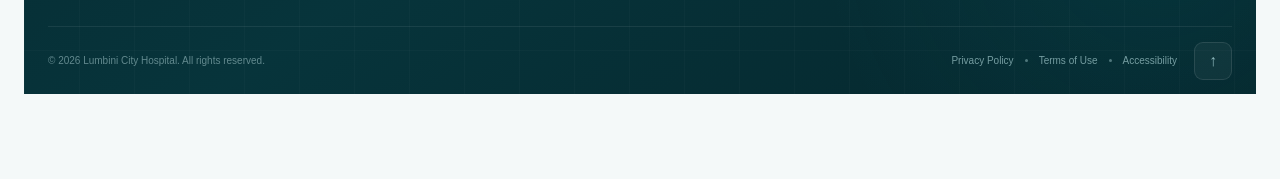
==== commit 021aefaf: "Add Google Search Console verification" ====
--- a/index.html
+++ b/index.html
@@ -6,7 +6,7 @@
     <meta charset="UTF-8">
 
     <meta name="viewport" content="width=device-width, initial-scale=1.0">
-     <meta name="google-site-verification" content="rvFRvqX8i-4qqlf01ADYxsp5bG0tdT5LvTYGQq_RUTU" />
+    <meta name="google-site-verification" content="rvFRvqX8i-4qqlf01ADYxsp5bG0tdT5LvTYGQq_RUTU" />
 
     <title>Lumbini City Hospital</title>
 
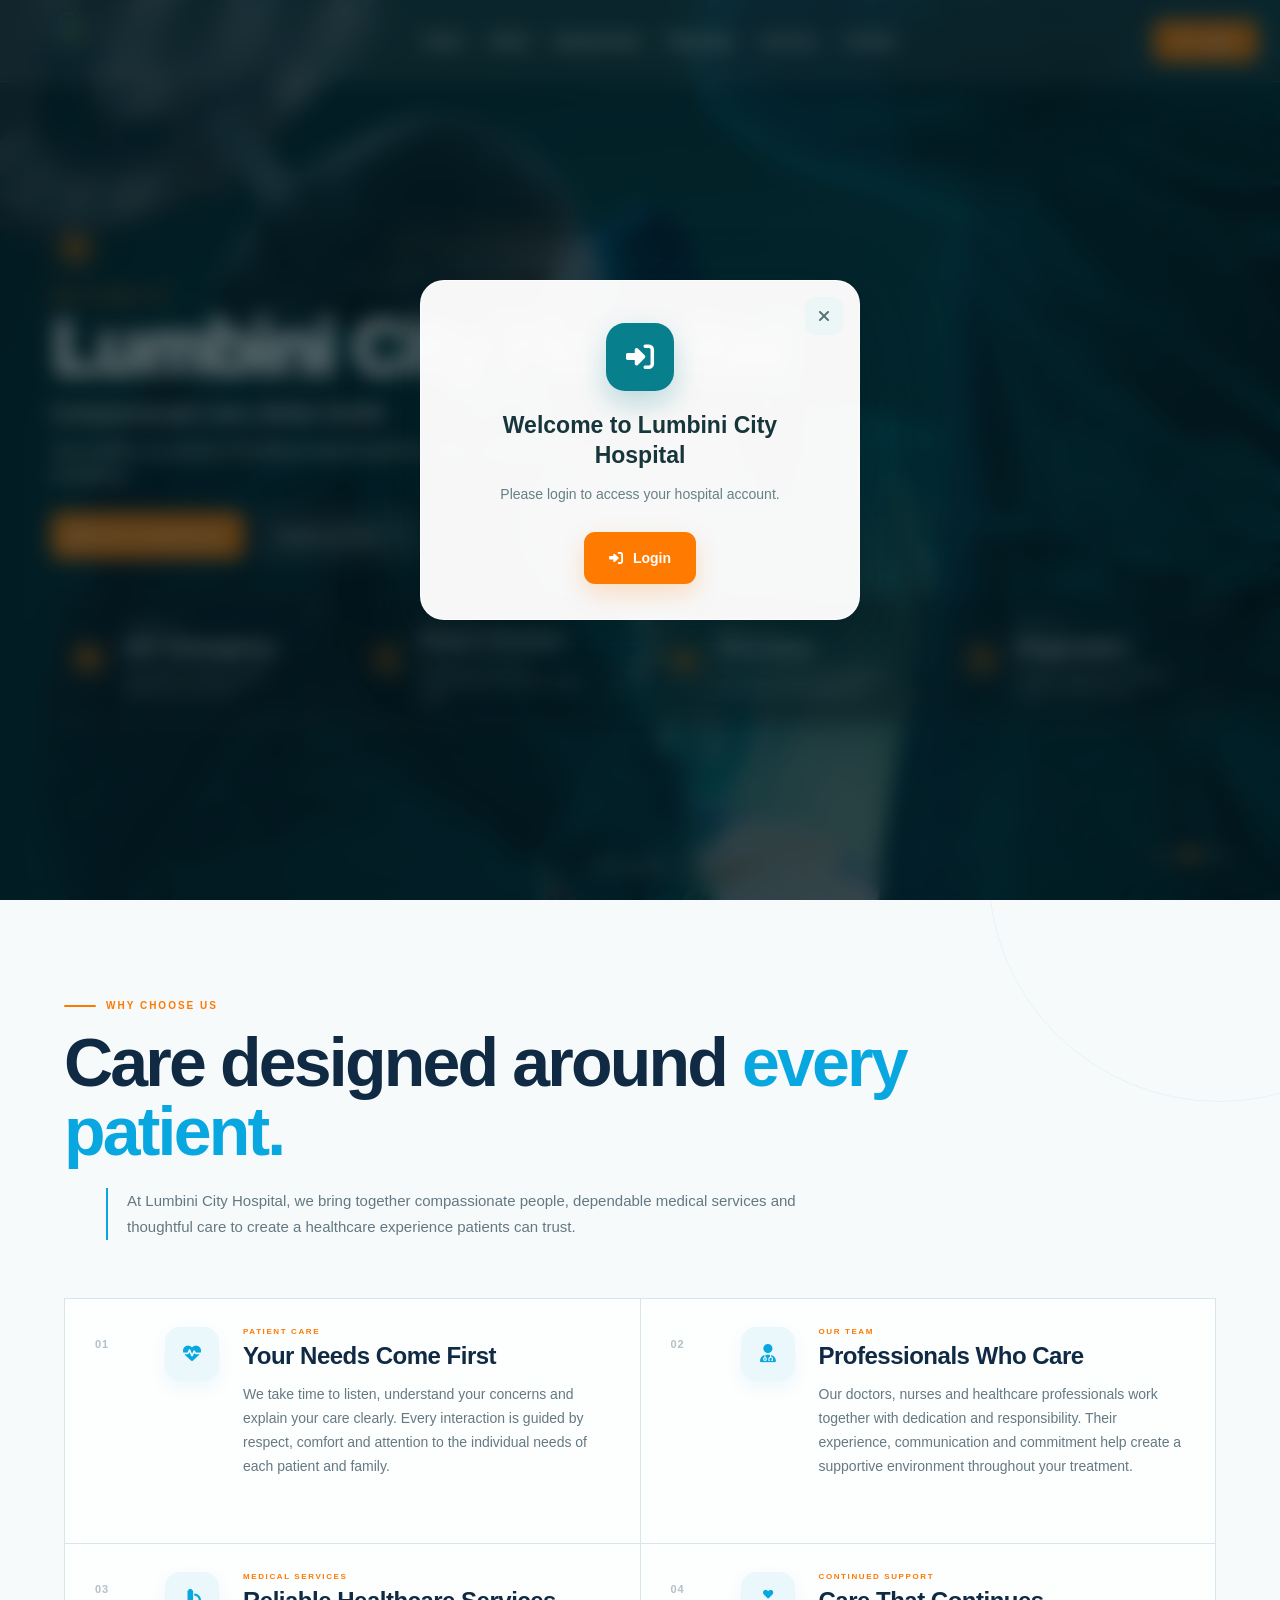
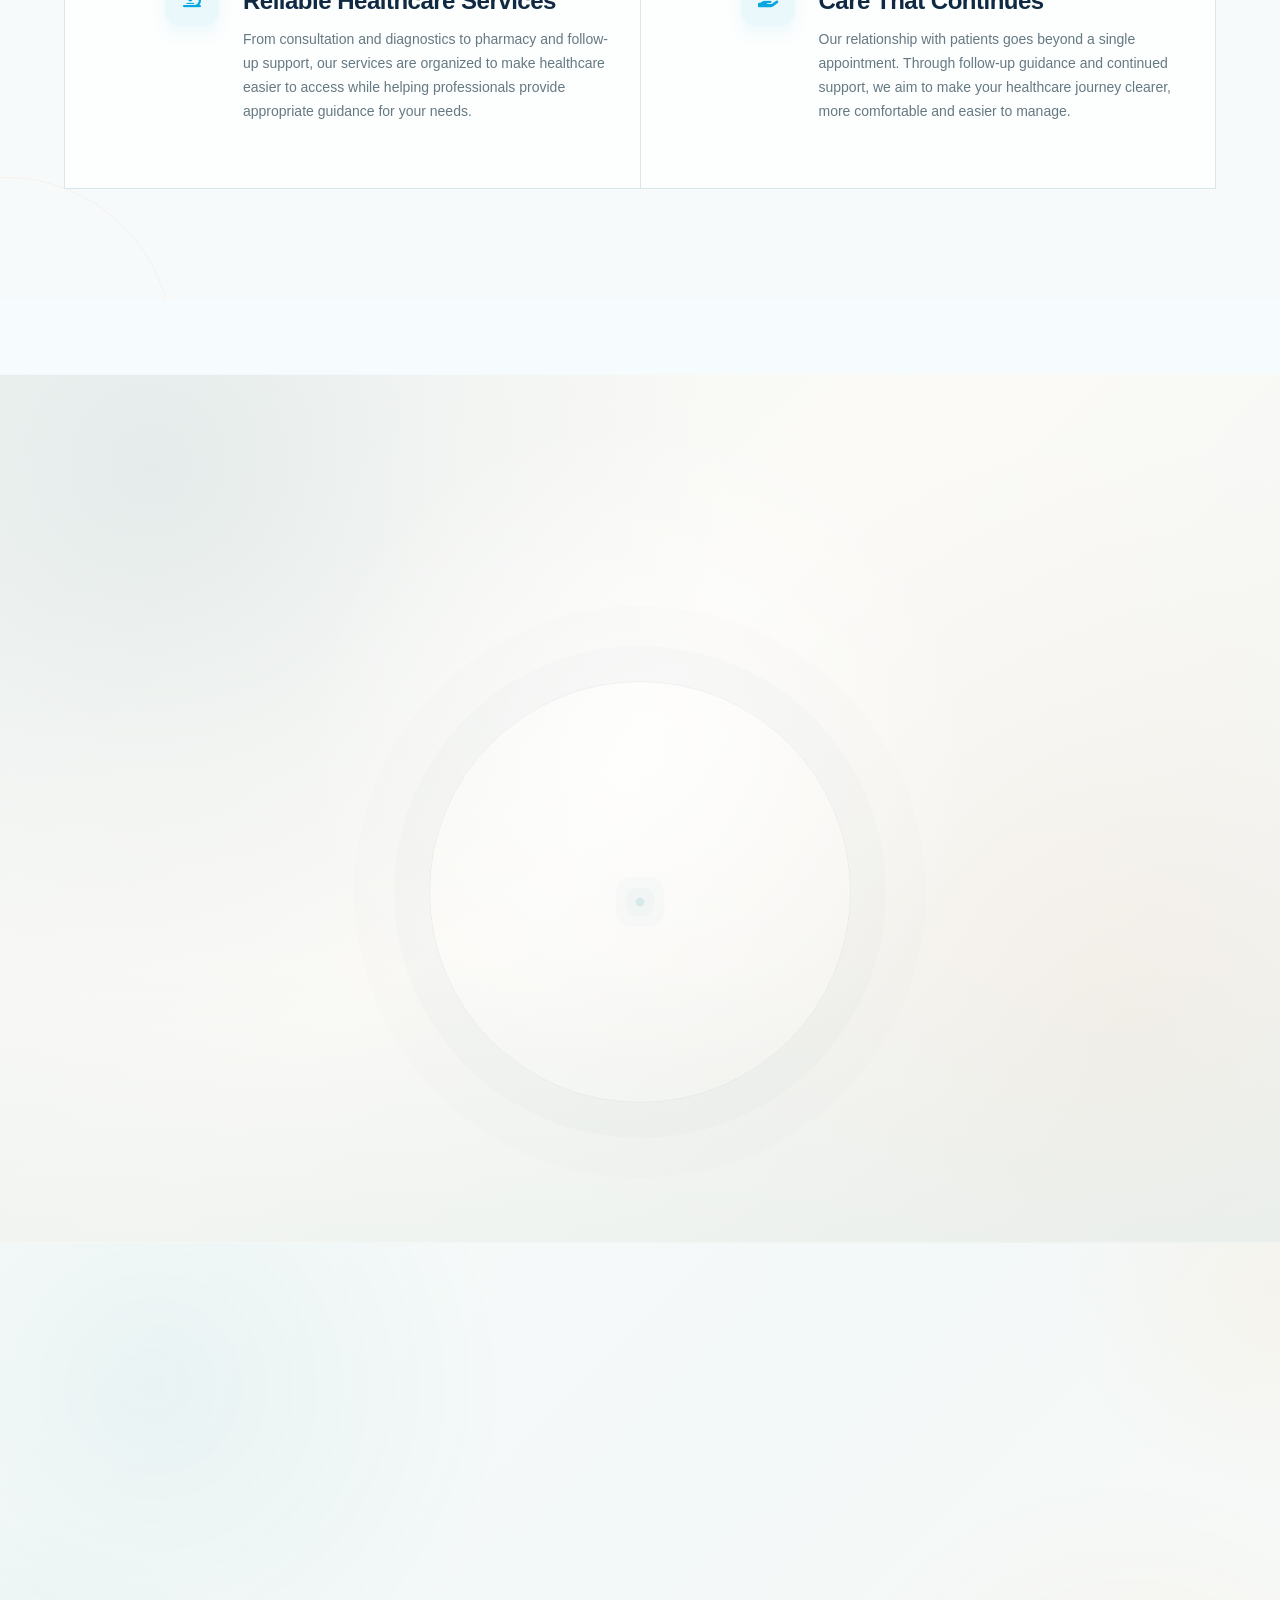
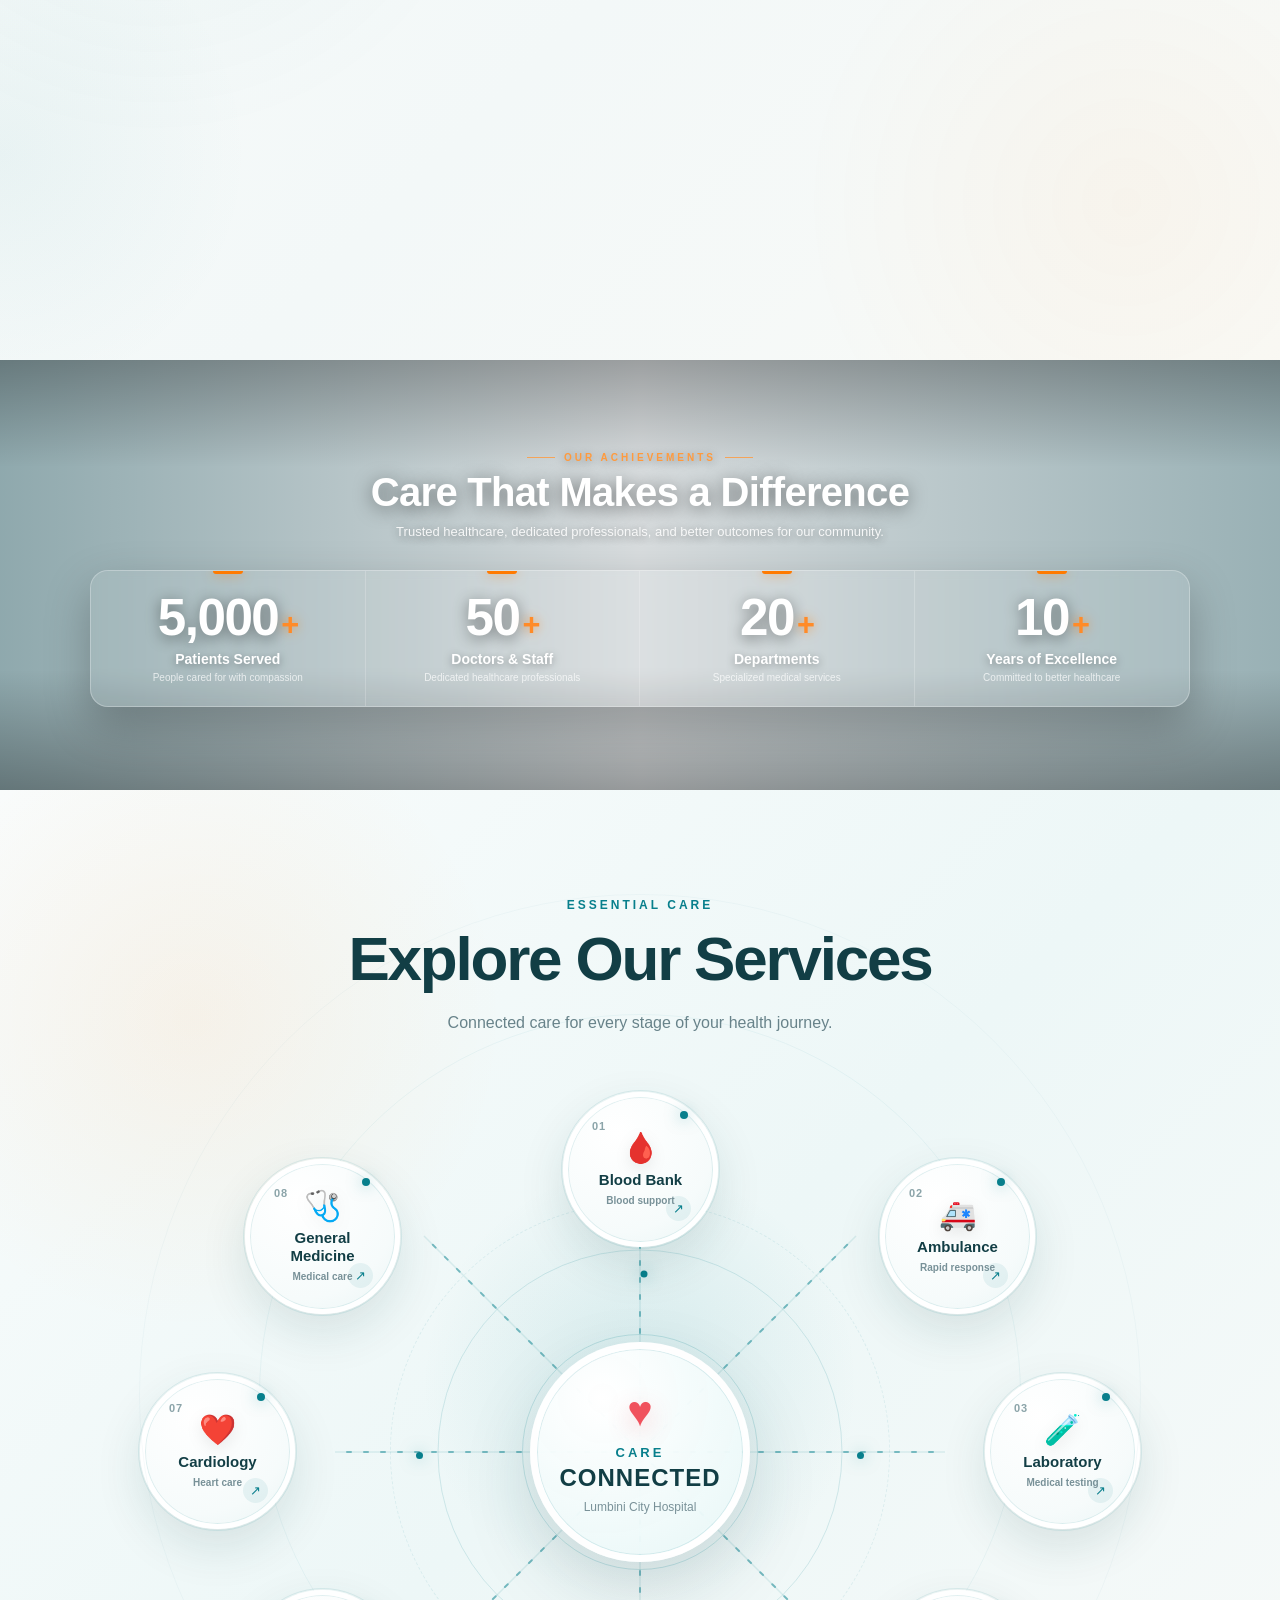
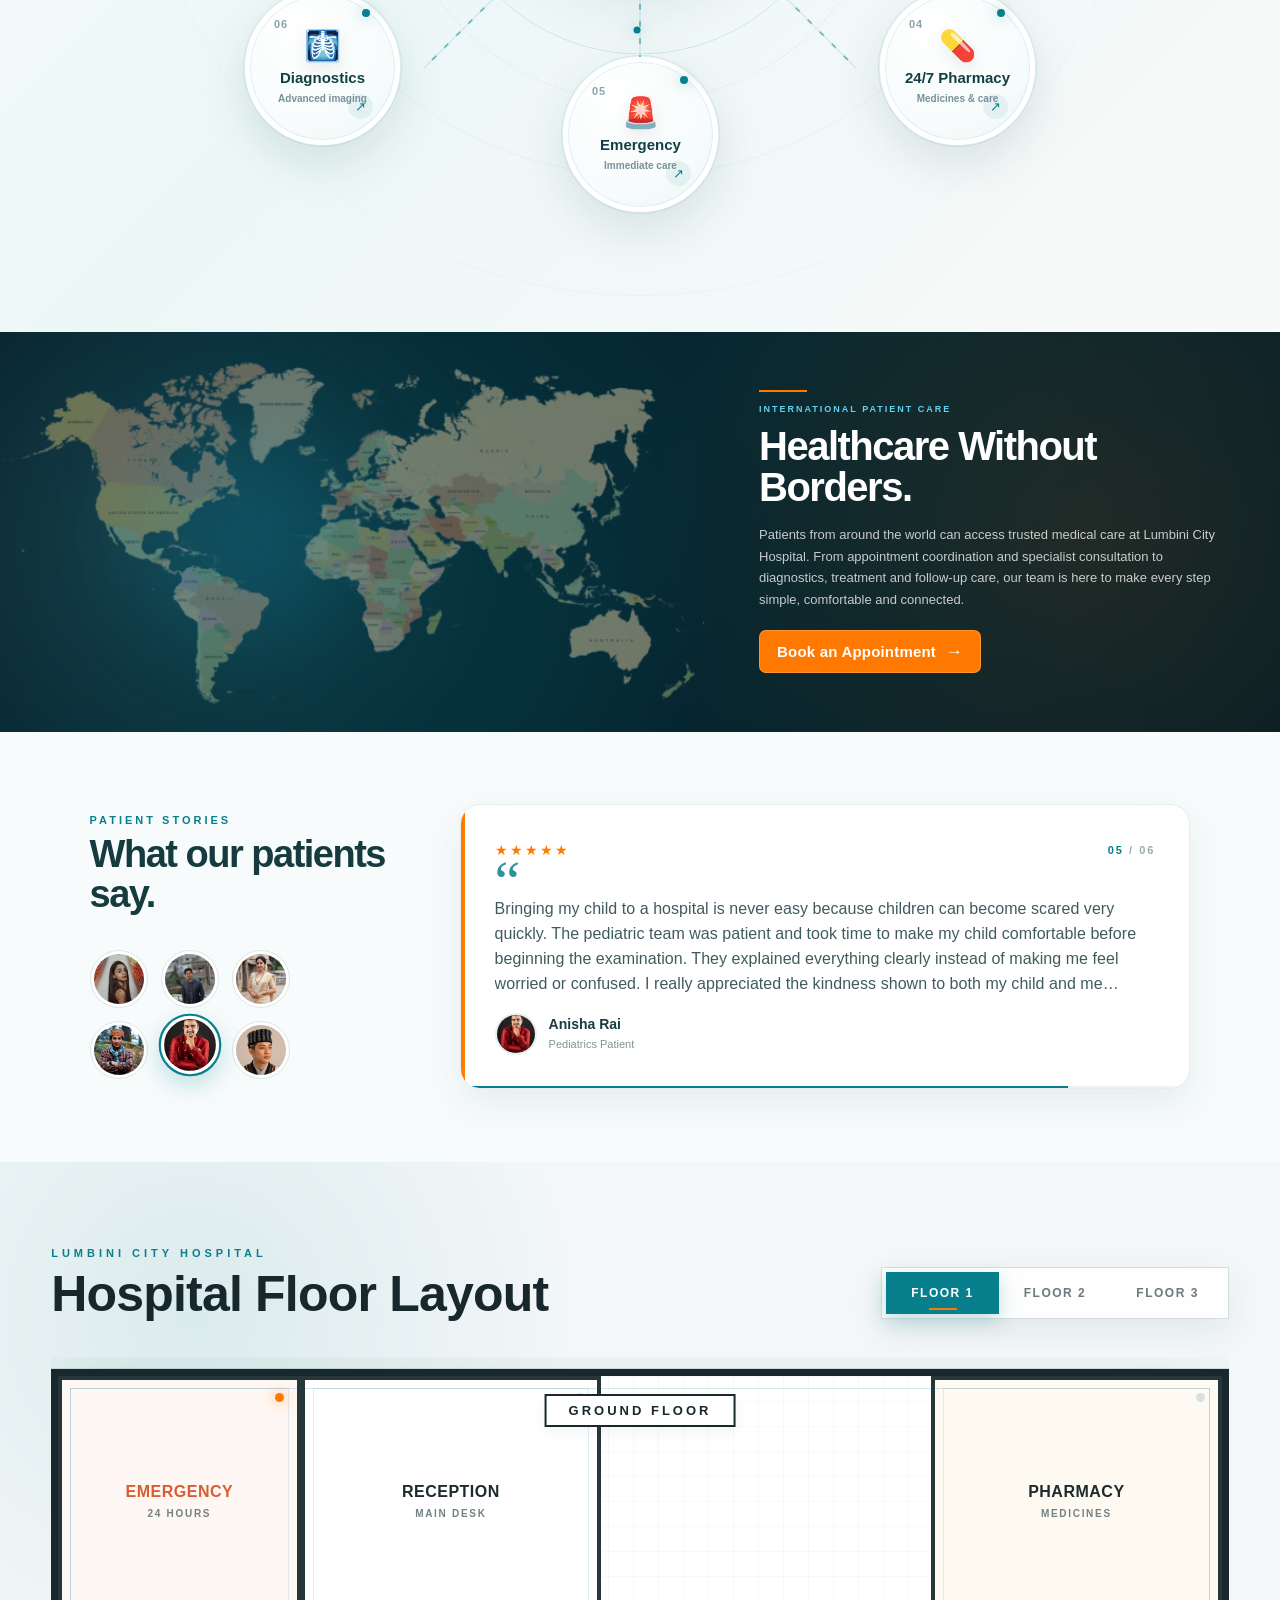
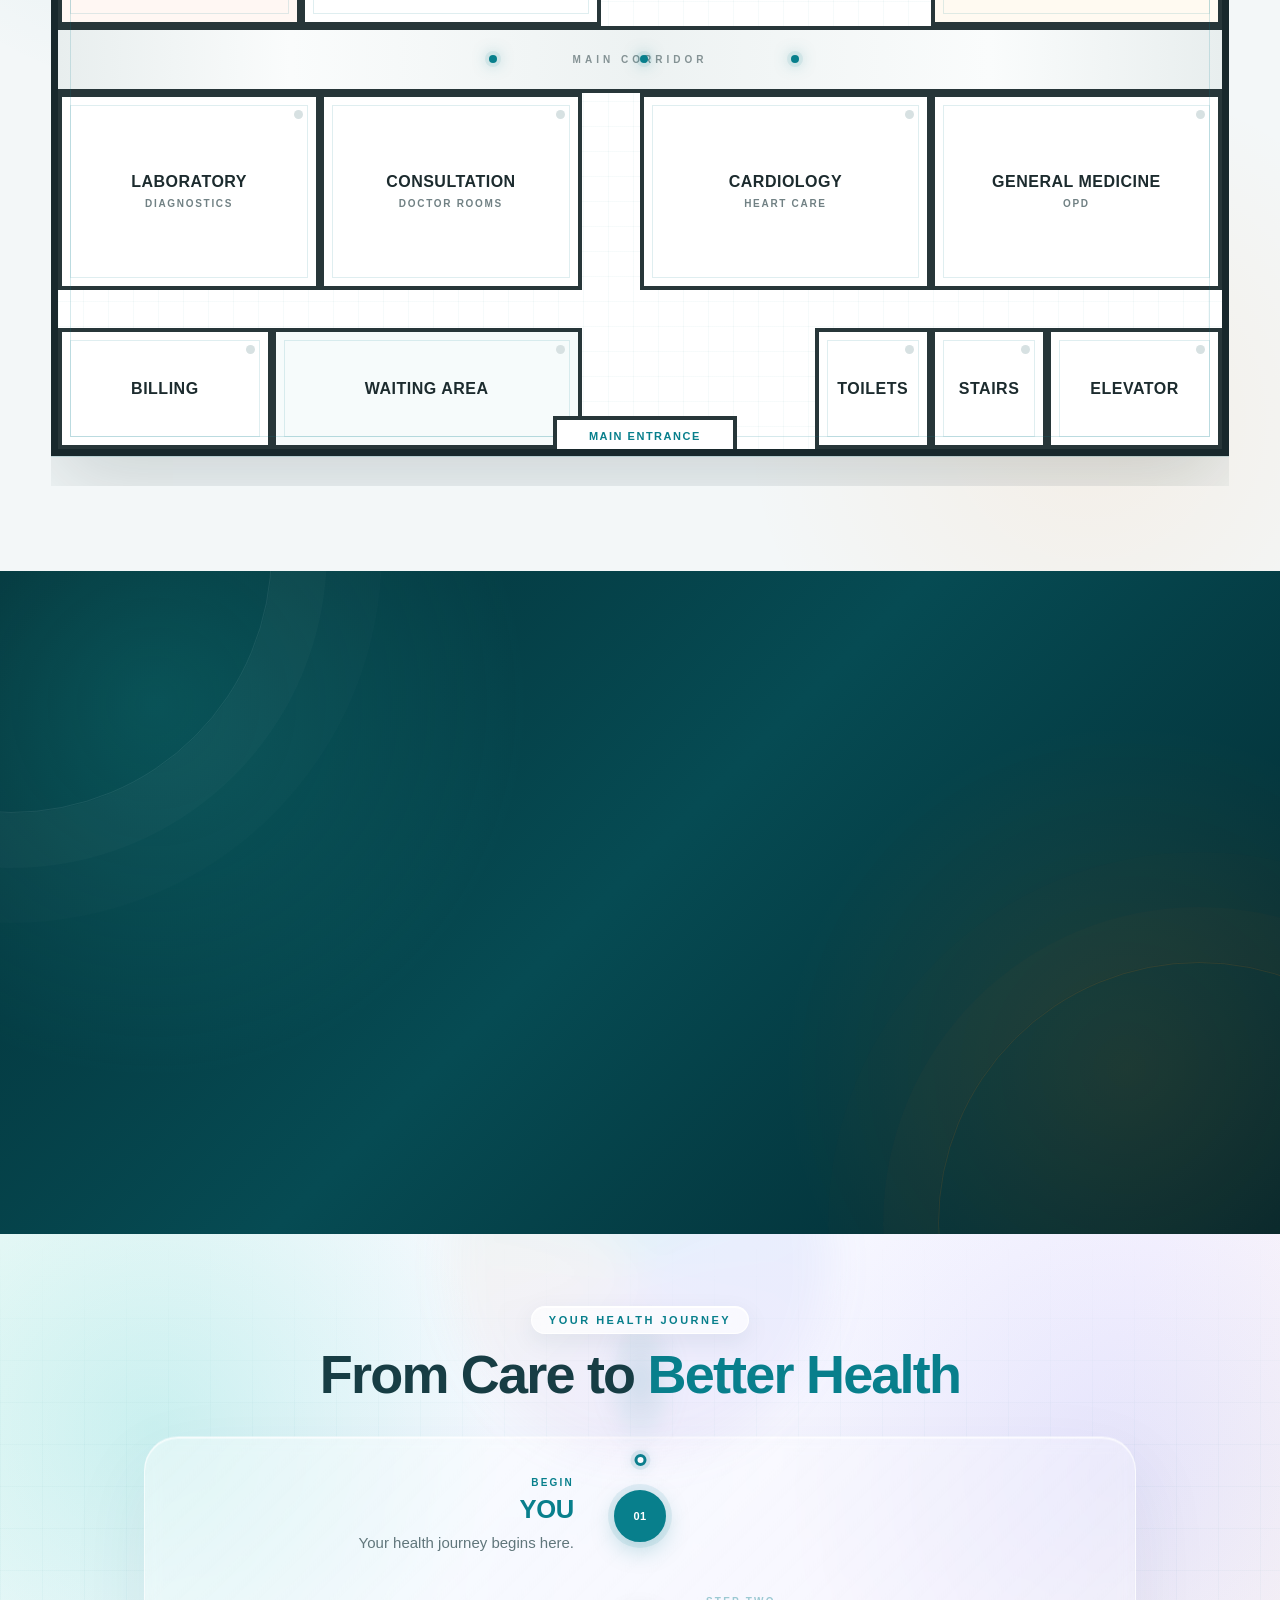
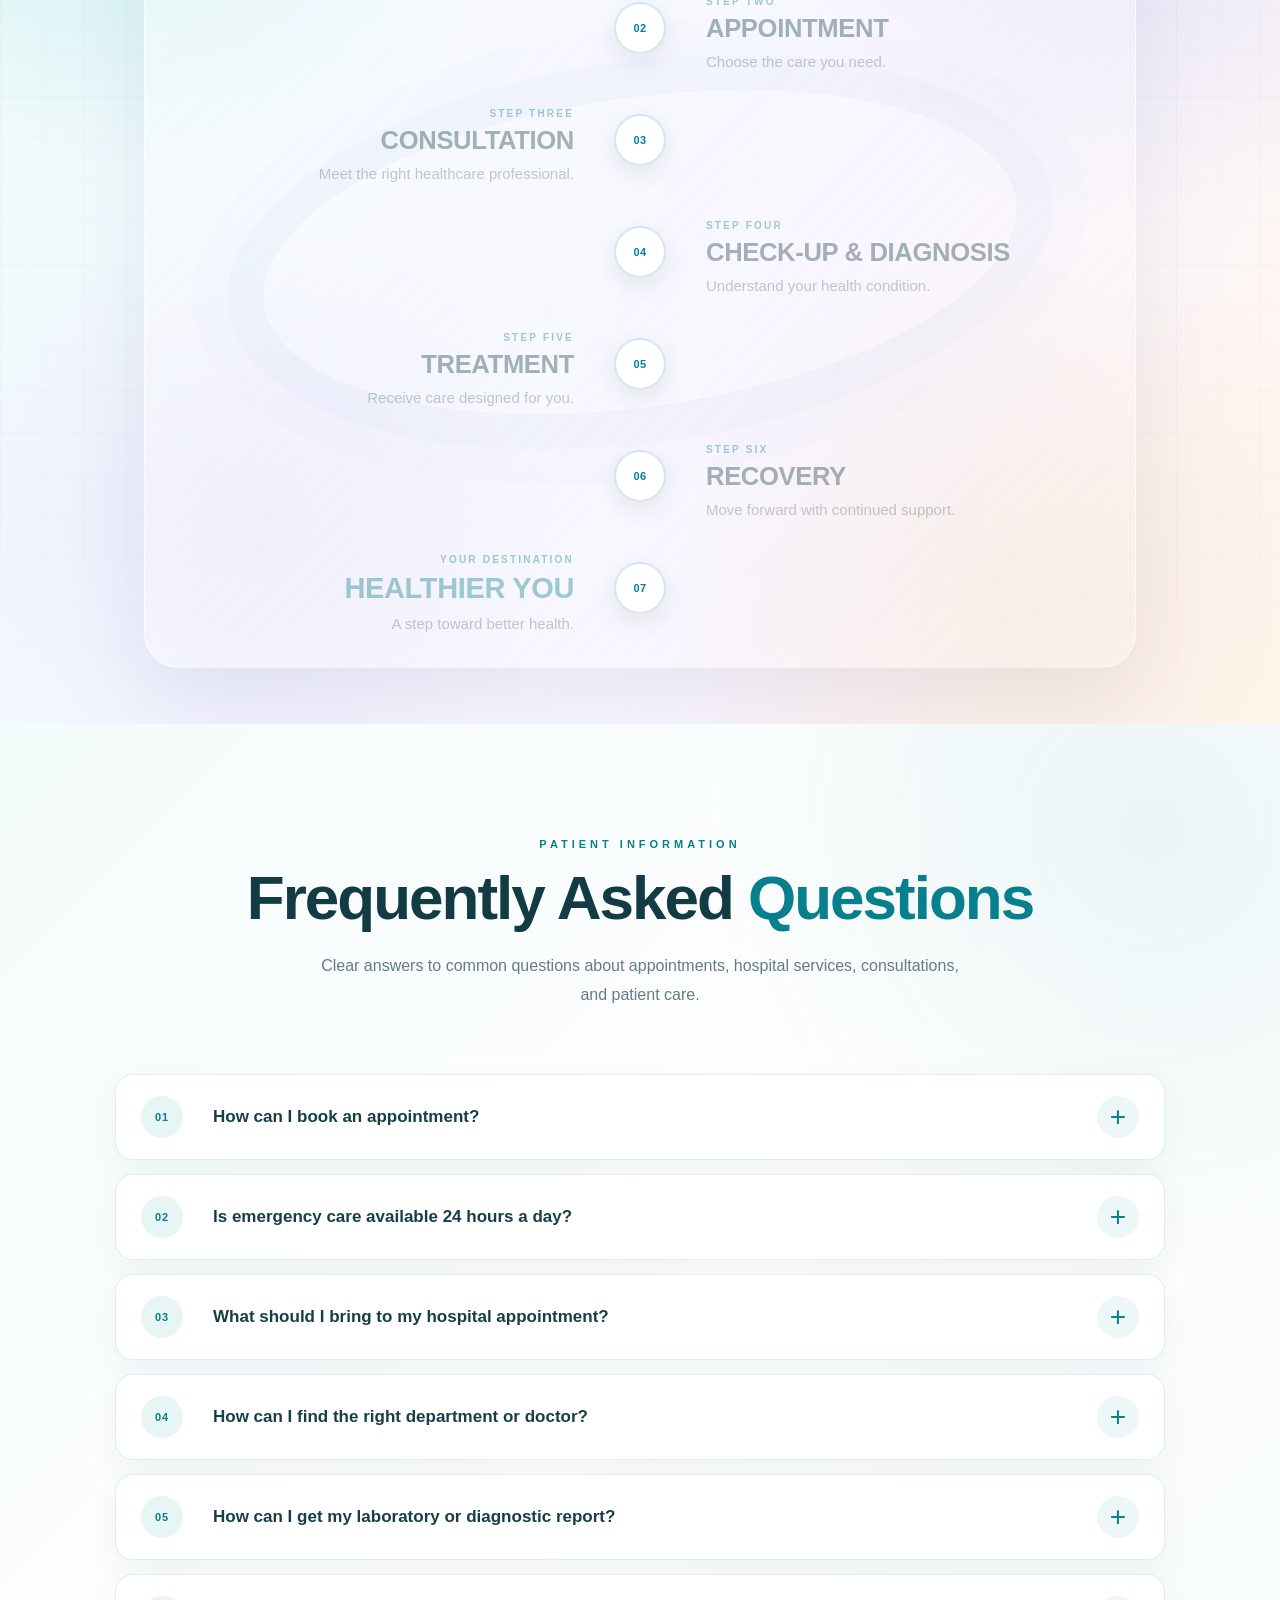
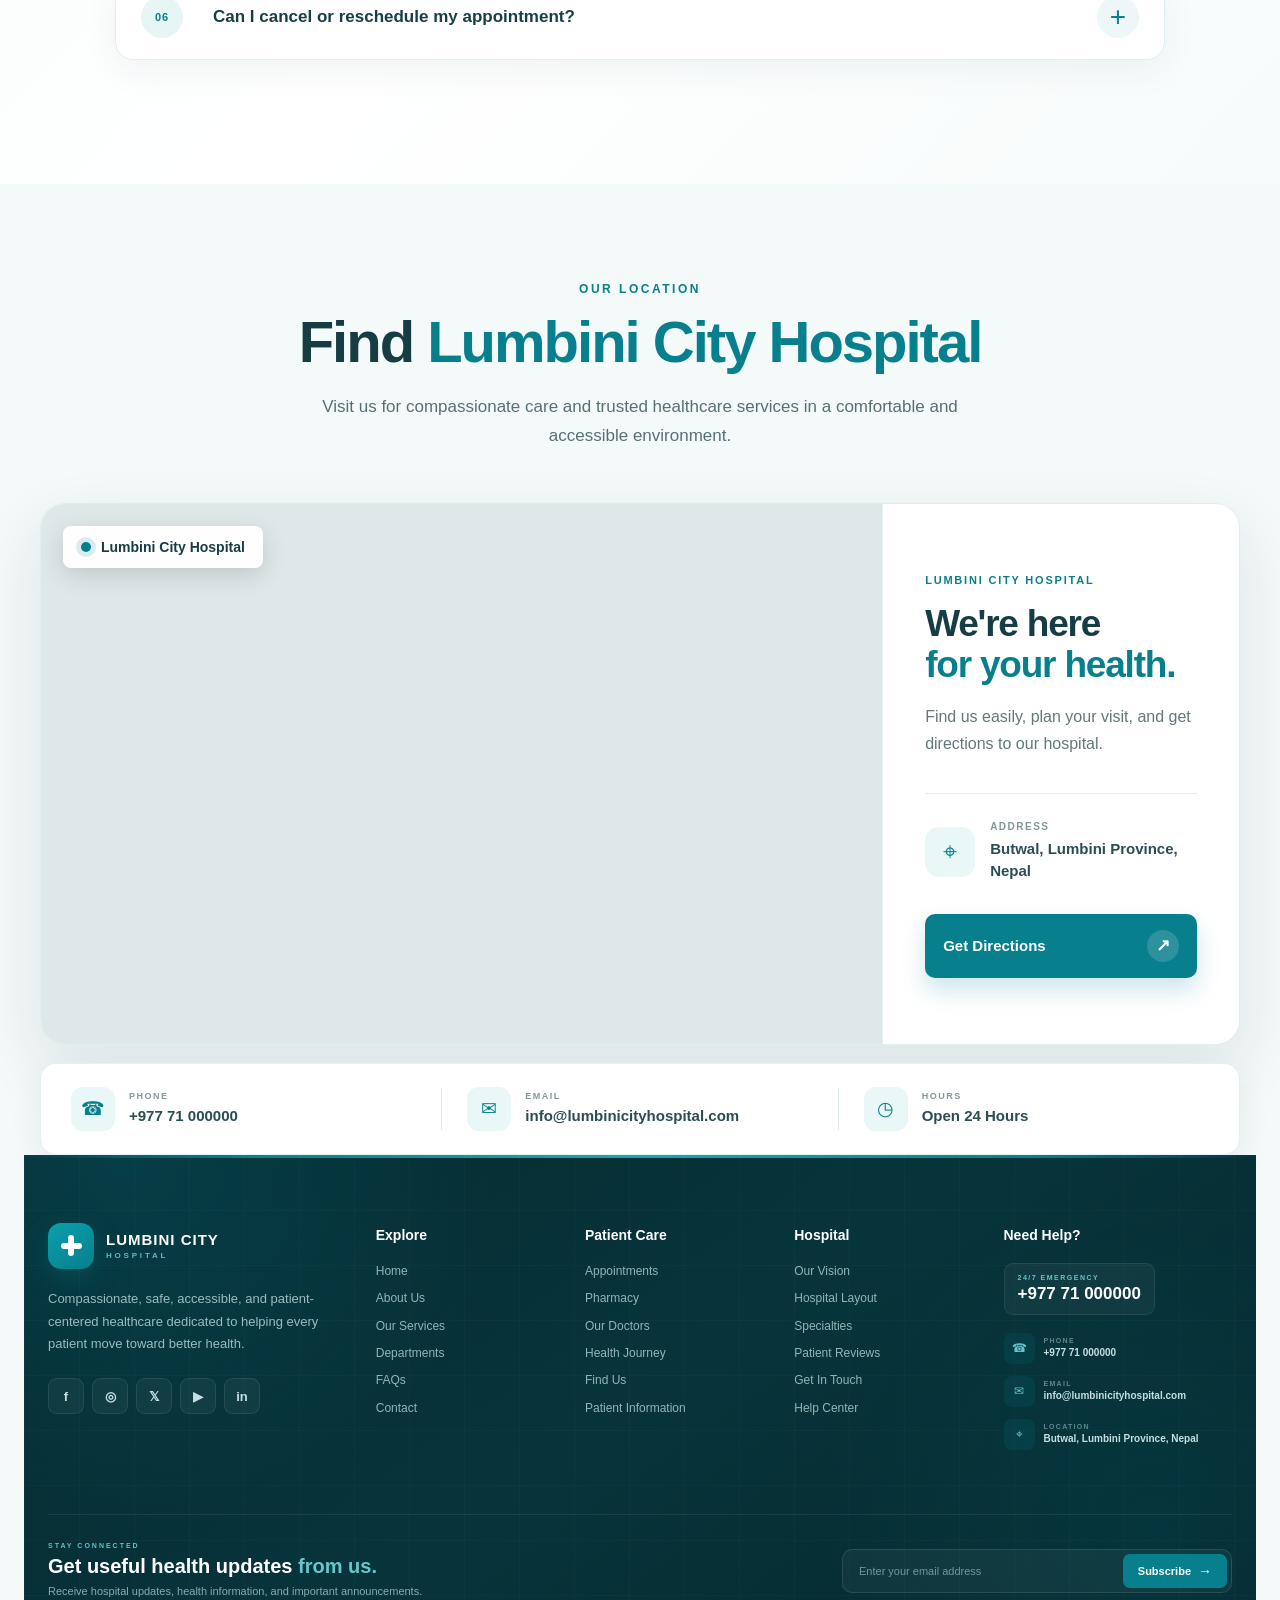
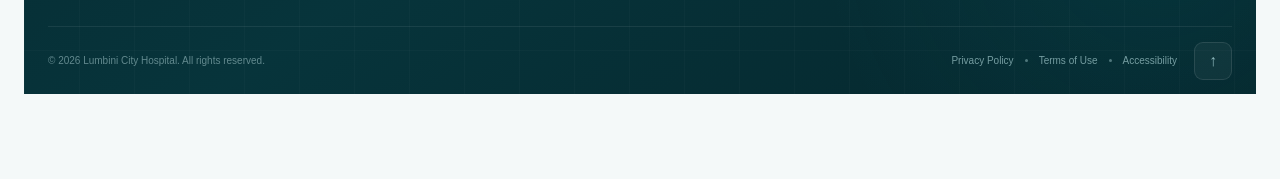
==== commit 9d0e0b30: "Remove book appointment from mobile menu" ====
--- a/index.html
+++ b/index.html
@@ -6,8 +6,7 @@
     <meta charset="UTF-8">
 
     <meta name="viewport" content="width=device-width, initial-scale=1.0">
-    <meta name="google-site-verification" content="rvFRvqX8i-4qqlf01ADYxsp5bG0tdT5LvTYGQq_RUTU" />
-
+    
     <title>Lumbini City Hospital</title>
 
     <link rel="stylesheet" href="style.css">
@@ -301,21 +300,7 @@
 
 
 
-        <!-- =================================================
-             MOBILE APPOINTMENT
-        ================================================== -->
-
-        <a
-            href="#"
-            class="mobile-appointment-trigger open-appointment-modal">
-
-            <i class="fa-solid fa-calendar-check"></i>
-
-            <span>Book an Appointment</span>
-
-        </a>
-
-    </nav>
+        
 
 
 
